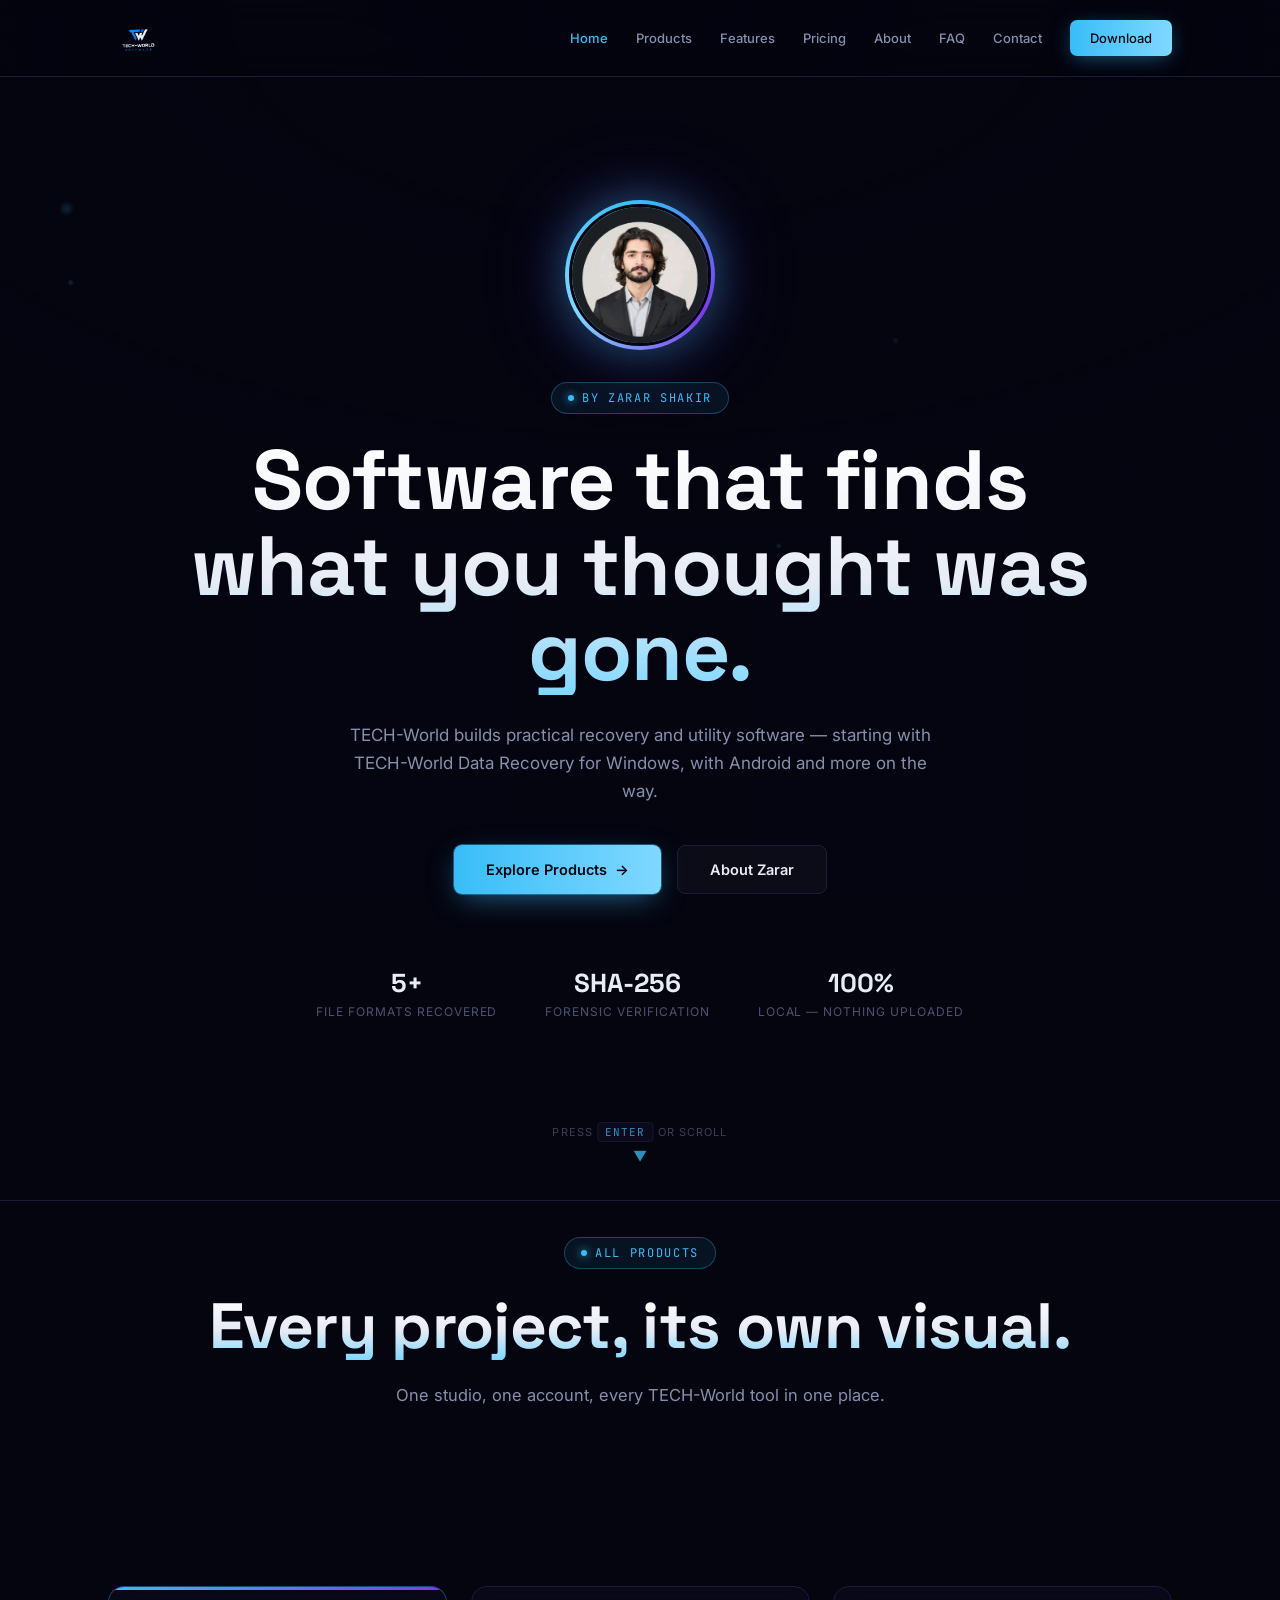
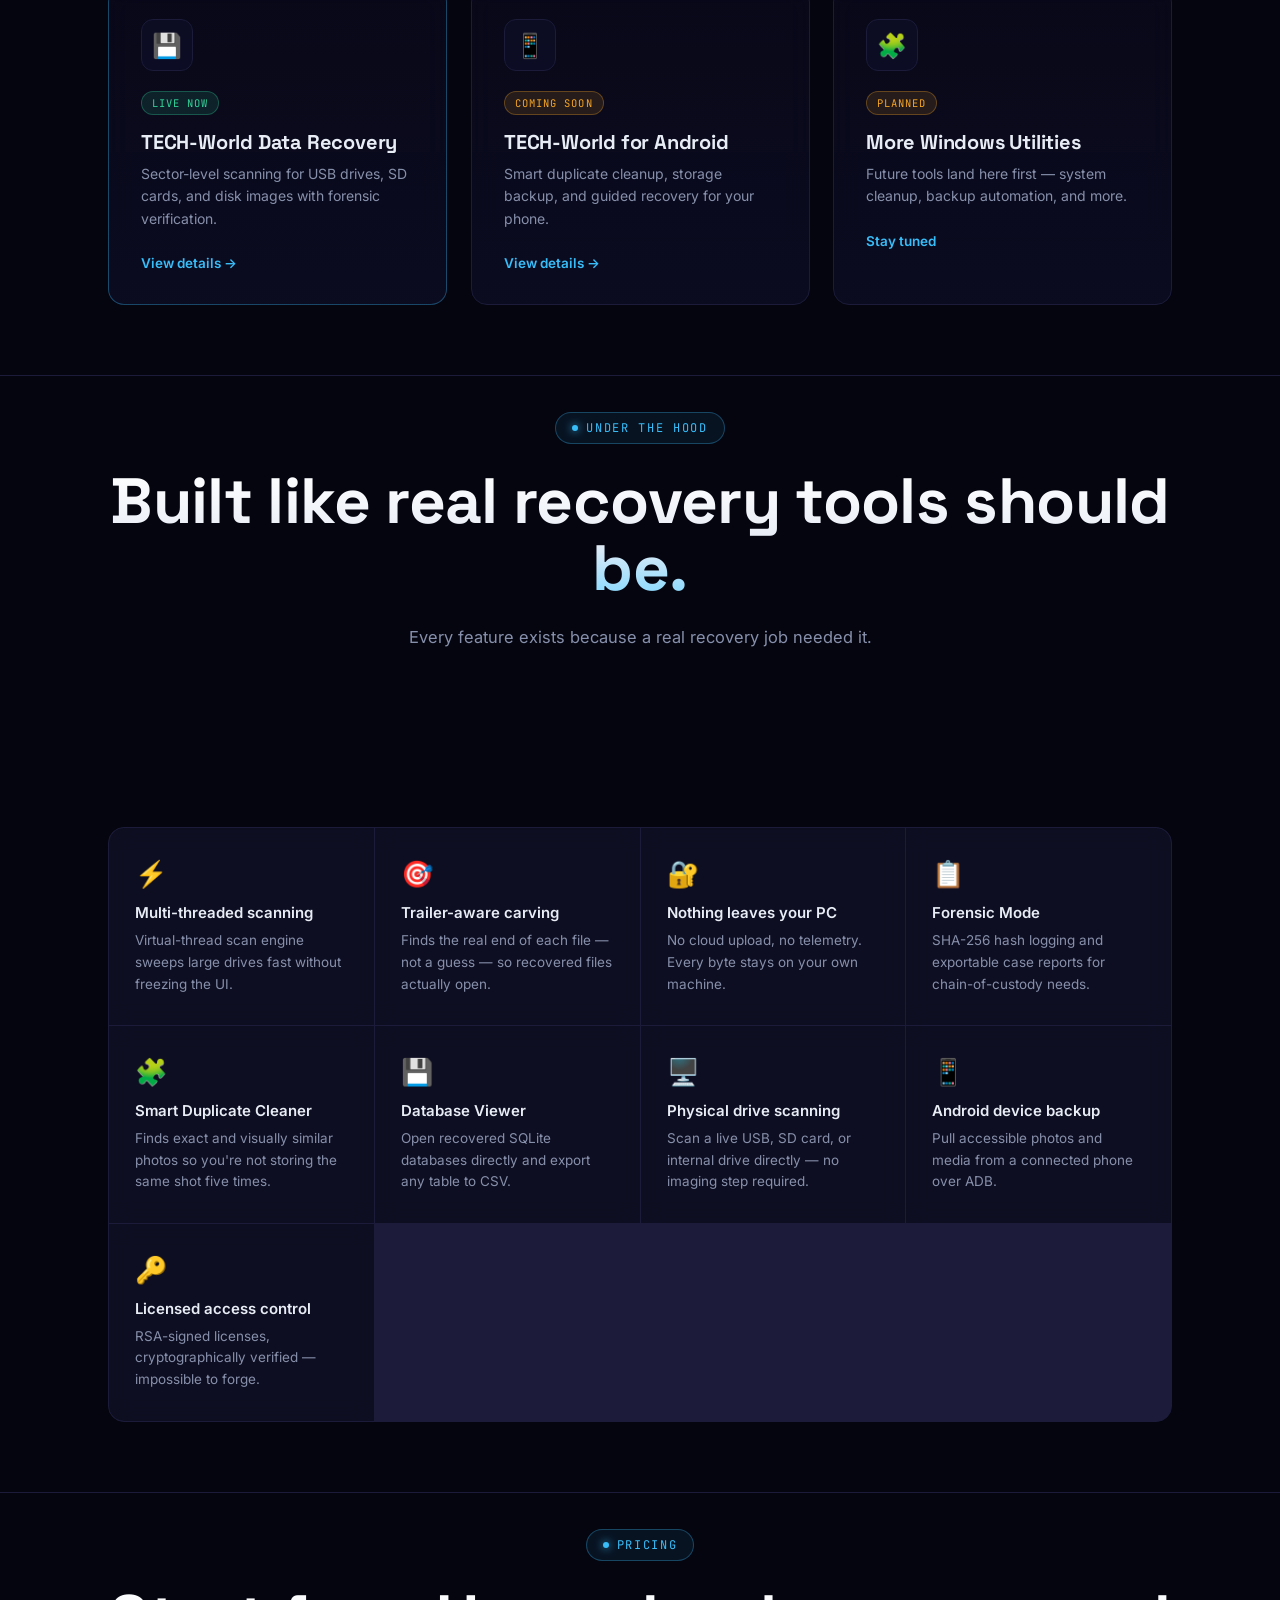
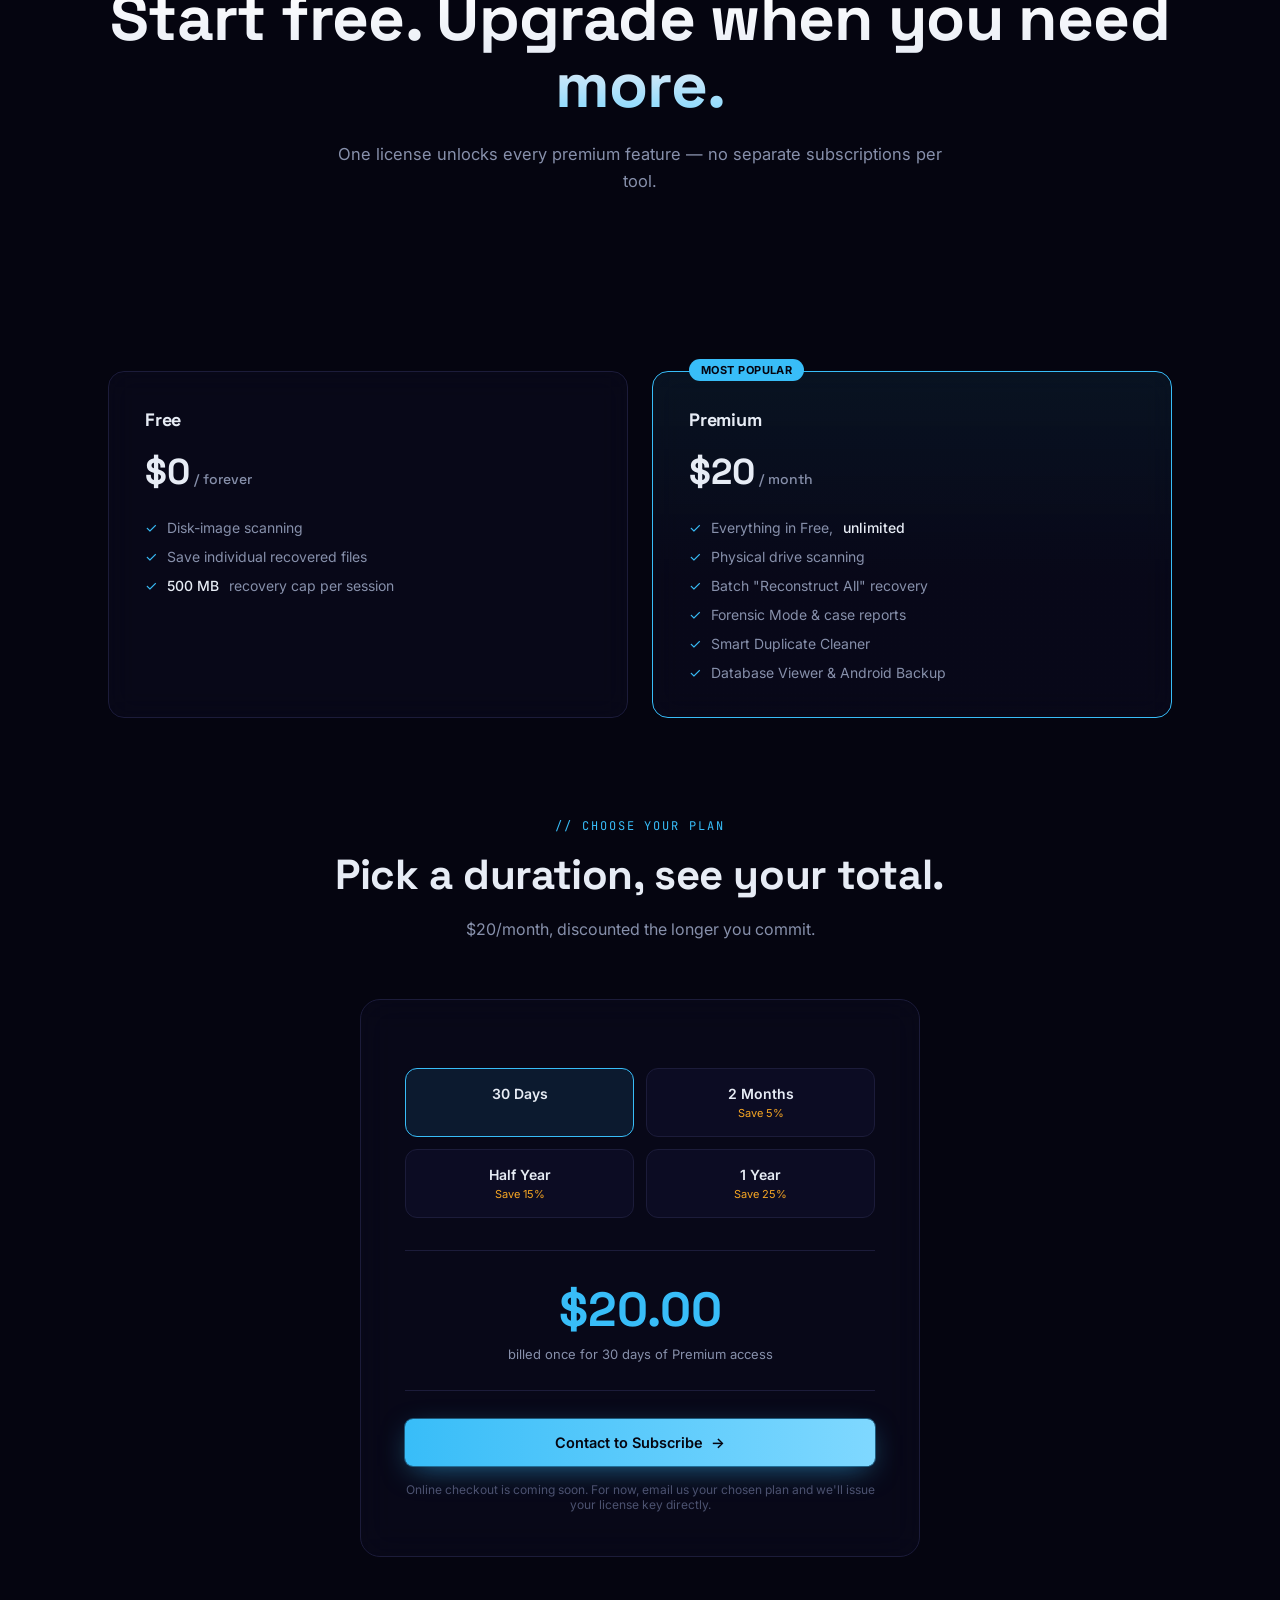
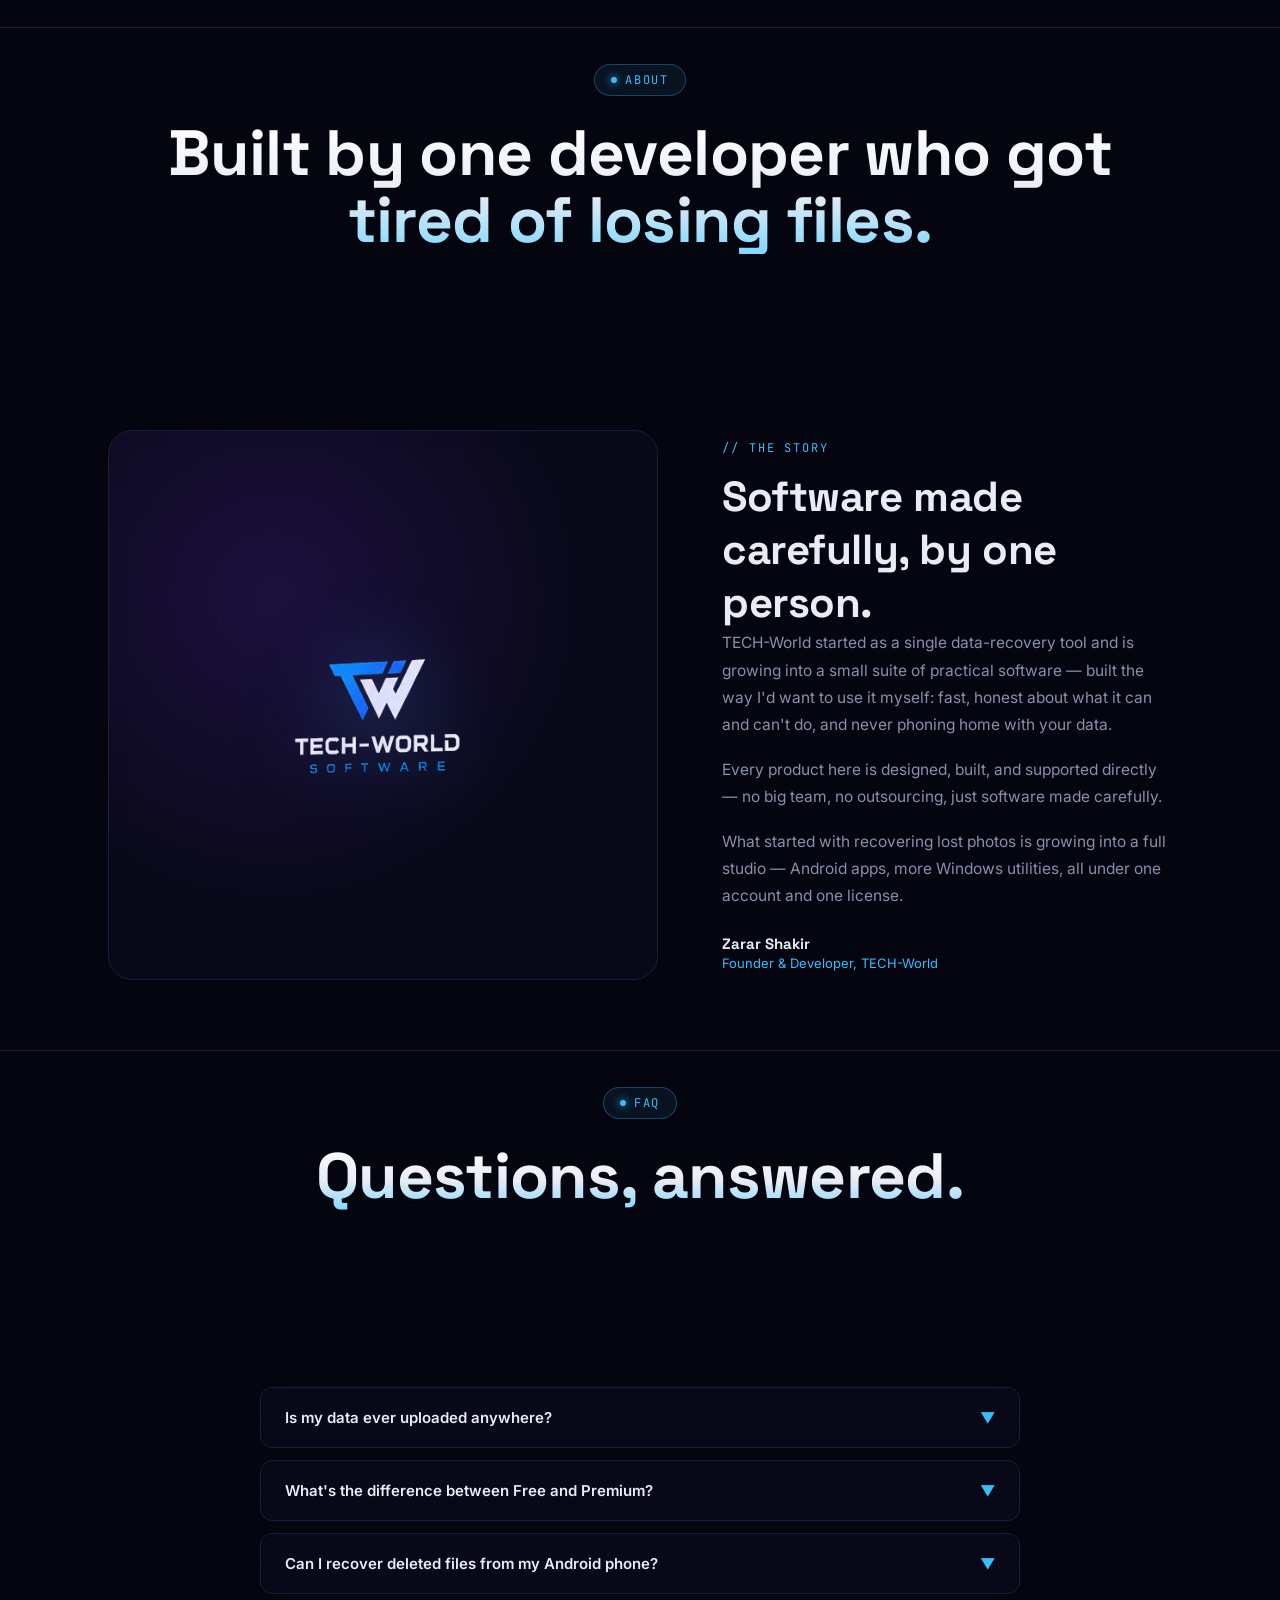
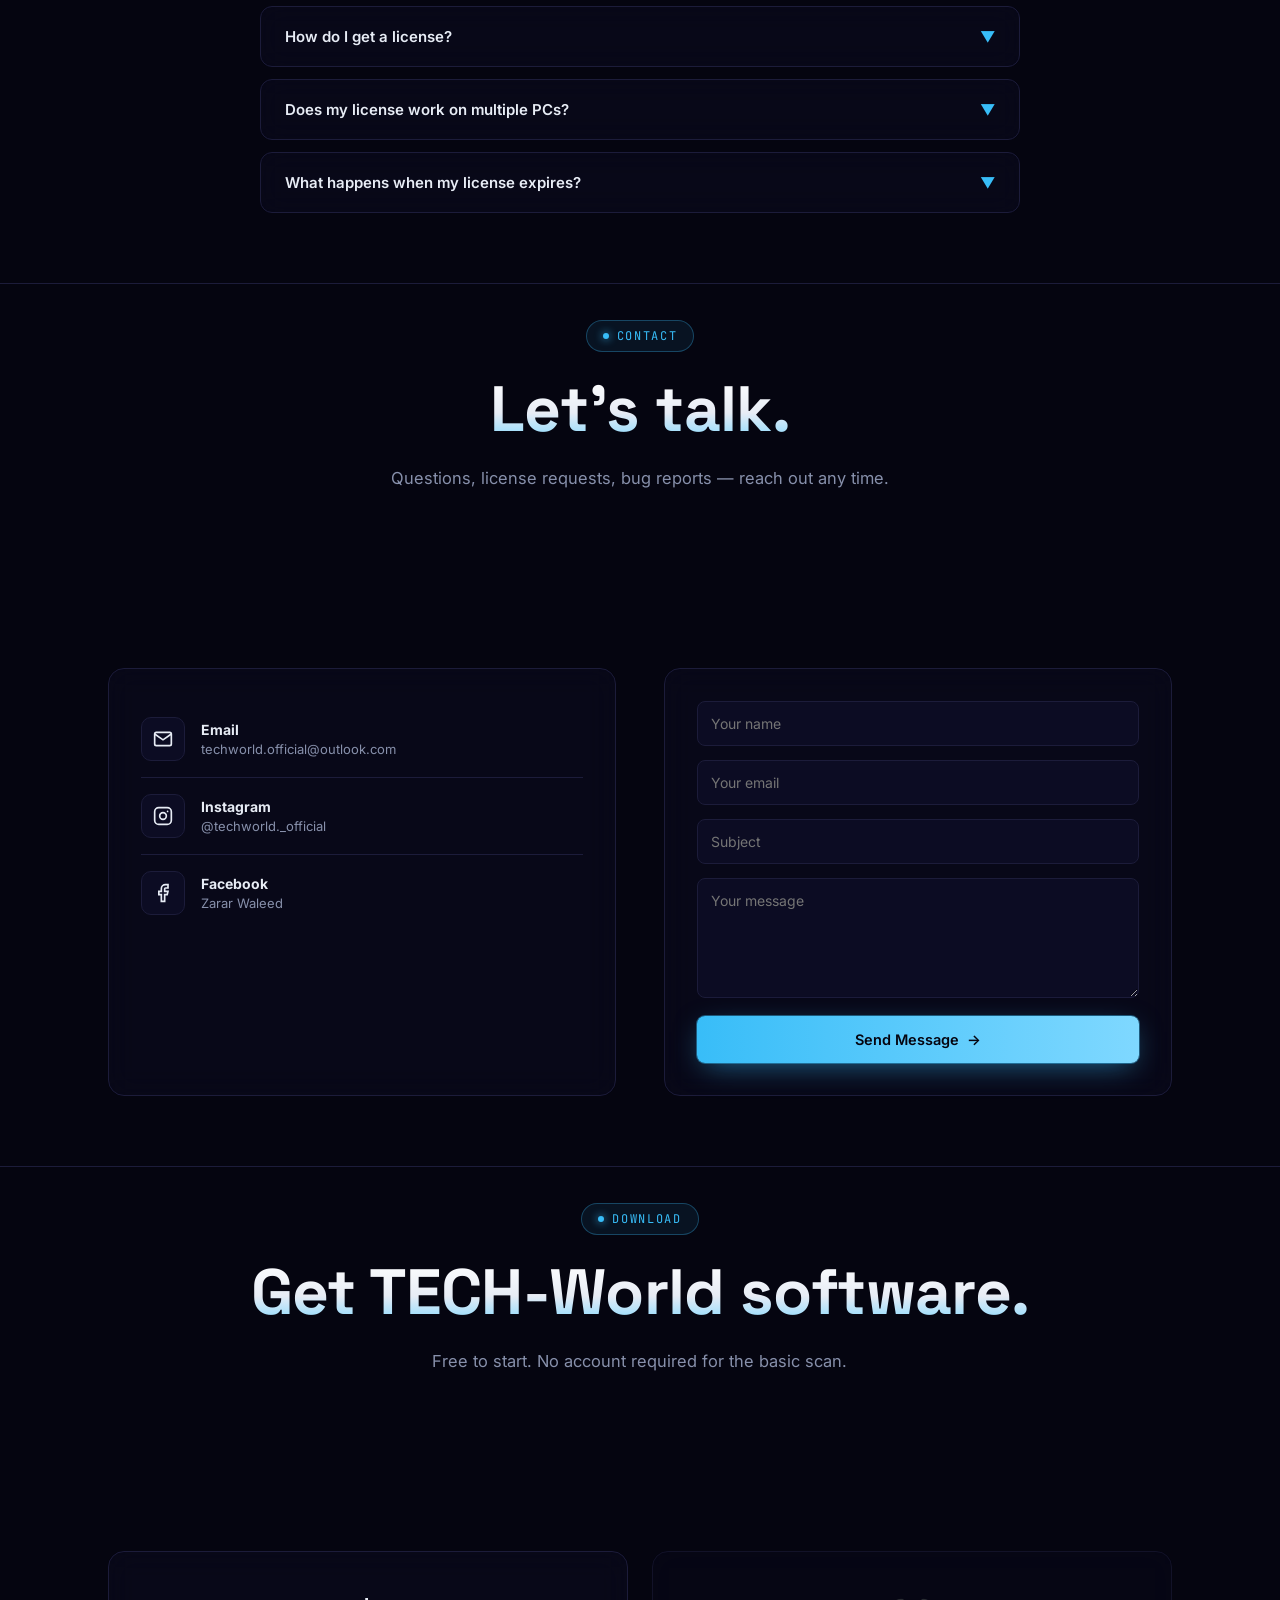
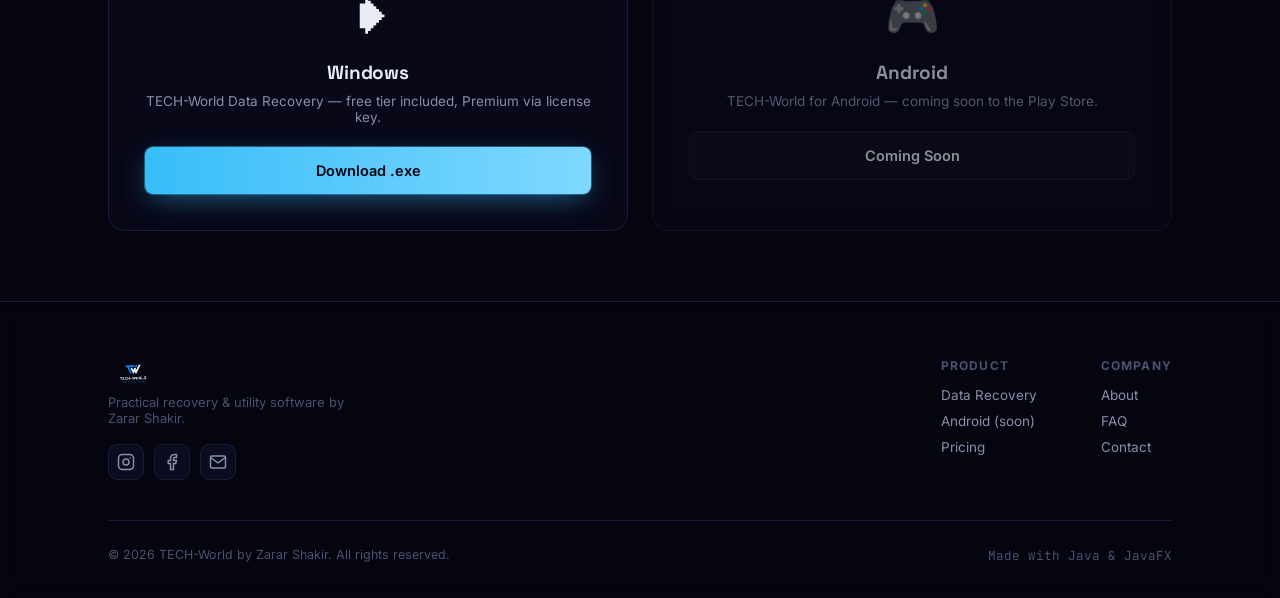
==== index.html @ 9b6d64a4 "Add files via upload" ====
<!DOCTYPE html>
<html lang="en">
<head>
<meta charset="UTF-8" />
<meta name="viewport" content="width=device-width, initial-scale=1.0" />
<title>Home — TECH-WORLD</title>
<meta name="description" content="Software by Zarar Shakir — TECH-World Data Recovery and future Android & Windows apps." />
<link rel="stylesheet" href="styles.css" />

</head>
<body>
<canvas id="neuralCanvas"></canvas>
<div class="page-vignette"></div>
<nav>
  <div class="wrap">
    <a href="index.html" class="nav-brand">
      <img src="logo-tw.png" alt="TECH-WORLD logo" />
    </a>
    <button class="nav-toggle" onclick="toggleNav()">&#9776;</button>
    <div class="nav-links">
      <a href="index.html" class="active">Home</a>
      <a href="products.html">Products</a>
      <a href="features.html">Features</a>
      <a href="pricing.html">Pricing</a>
      <a href="about.html">About</a>
      <a href="faq.html">FAQ</a>
      <a href="contact.html">Contact</a>
      <a href="download.html" class="nav-cta">Download</a>
    </div>
  </div>
</nav>

<section class="hero" id="slide-0" data-slide="0">
  <div class="wrap">
    <div class="profile-parallax-wrap" id="profileWrap">
      <div class="profile-photo-ring">
        <img src="profile.jpg" alt="Zarar Shakir" class="profile-photo" />
      </div>
    </div>
    <div class="eyebrow"><span class="dot"></span> BY ZARAR SHAKIR</div>
    <h1>Software that finds<br/>what you thought was gone.</h1>
    <p class="sub">TECH-World builds practical recovery and utility software — starting with TECH-World Data Recovery for Windows, with Android and more on the way.</p>
    <div class="hero-ctas">
      <a href="products.html" class="btn-primary">Explore Products &nbsp;&rarr;</a>
      <a href="about.html" class="btn-ghost">About Zarar</a>
    </div>
    <div class="hero-stats">
      <div class="hero-stat"><b>5+</b><span>File formats recovered</span></div>
      <div class="hero-stat"><b>SHA&#8209;256</b><span>Forensic verification</span></div>
      <div class="hero-stat"><b>100%</b><span>Local — nothing uploaded</span></div>
    </div>
  </div>
  <div class="scroll-hint" onclick="advanceSlide()">
    <span>Press <kbd>Enter</kbd> or scroll</span>
    <div class="scroll-hint-arrow">&#9660;</div>
  </div>
</section>

<div class="page-slide-wrap" id="slide-1" data-slide="1">
<section class="page-hero">
  <div class="wrap">
    <div class="eyebrow reveal"><span class="dot"></span> ALL PRODUCTS</div>
    <h1 class="reveal">Every project, its own visual.</h1>
    <p class="sub reveal">One studio, one account, every TECH-World tool in one place.</p>
  </div>
</section>
<section>
  <div class="wrap">
    <div class="products-grid">
      <div class="product-card featured" onclick="window.location.href='recovery.html'">
        <div class="product-icon">&#128190;</div>
        <span class="product-status status-live">Live now</span>
        <h3>TECH-World Data Recovery</h3>
        <p>Sector-level scanning for USB drives, SD cards, and disk images with forensic verification.</p>
        <span class="product-link">View details &rarr;</span>
      </div>
      <div class="product-card" onclick="window.location.href='android.html'">
        <div class="product-icon">&#128241;</div>
        <span class="product-status status-soon">Coming soon</span>
        <h3>TECH-World for Android</h3>
        <p>Smart duplicate cleanup, storage backup, and guided recovery for your phone.</p>
        <span class="product-link">View details &rarr;</span>
      </div>
      <div class="product-card">
        <div class="product-icon">&#129513;</div>
        <span class="product-status status-soon">Planned</span>
        <h3>More Windows Utilities</h3>
        <p>Future tools land here first — system cleanup, backup automation, and more.</p>
        <span class="product-link">Stay tuned</span>
      </div>
    </div>
  </div>
</section>
</div>


<div class="page-slide-wrap" id="slide-2" data-slide="2">
<section class="page-hero">
  <div class="wrap">
    <div class="eyebrow reveal"><span class="dot"></span> UNDER THE HOOD</div>
    <h1 class="reveal">Built like real recovery tools should be.</h1>
    <p class="sub reveal">Every feature exists because a real recovery job needed it.</p>
  </div>
</section>
<section>
  <div class="wrap">
    <div class="features-grid reveal">
      <div class="feature-item"><div class="f-icon">&#9889;</div><h4>Multi-threaded scanning</h4><p>Virtual-thread scan engine sweeps large drives fast without freezing the UI.</p></div>
      <div class="feature-item"><div class="f-icon">&#127919;</div><h4>Trailer-aware carving</h4><p>Finds the real end of each file — not a guess — so recovered files actually open.</p></div>
      <div class="feature-item"><div class="f-icon">&#128272;</div><h4>Nothing leaves your PC</h4><p>No cloud upload, no telemetry. Every byte stays on your own machine.</p></div>
      <div class="feature-item"><div class="f-icon">&#128203;</div><h4>Forensic Mode</h4><p>SHA-256 hash logging and exportable case reports for chain-of-custody needs.</p></div>
      <div class="feature-item"><div class="f-icon">&#129513;</div><h4>Smart Duplicate Cleaner</h4><p>Finds exact and visually similar photos so you're not storing the same shot five times.</p></div>
      <div class="feature-item"><div class="f-icon">&#128190;</div><h4>Database Viewer</h4><p>Open recovered SQLite databases directly and export any table to CSV.</p></div>
      <div class="feature-item"><div class="f-icon">&#128421;&#65039;</div><h4>Physical drive scanning</h4><p>Scan a live USB, SD card, or internal drive directly — no imaging step required.</p></div>
      <div class="feature-item"><div class="f-icon">&#128241;</div><h4>Android device backup</h4><p>Pull accessible photos and media from a connected phone over ADB.</p></div>
      <div class="feature-item"><div class="f-icon">&#128273;</div><h4>Licensed access control</h4><p>RSA-signed licenses, cryptographically verified — impossible to forge.</p></div>
    </div>
  </div>
</section>
</div>


<div class="page-slide-wrap" id="slide-3" data-slide="3">
<section class="page-hero">
  <div class="wrap">
    <div class="eyebrow reveal"><span class="dot"></span> PRICING</div>
    <h1 class="reveal">Start free. Upgrade when you need more.</h1>
    <p class="sub reveal">One license unlocks every premium feature — no separate subscriptions per tool.</p>
  </div>
</section>
<section>
  <div class="wrap">
    <div class="pricing-grid reveal">
      <div class="price-card">
        <h3>Free</h3>
        <div class="price">$0<span> / forever</span></div>
        <ul>
          <li><span class="check">&#10003;</span> Disk-image scanning</li>
          <li><span class="check">&#10003;</span> Save individual recovered files</li>
          <li><span class="check">&#10003;</span> <b>500&nbsp;MB</b> recovery cap per session</li>
        </ul>
      </div>
      <div class="price-card highlight">
        <span class="price-badge">MOST POPULAR</span>
        <h3>Premium</h3>
        <div class="price">$20<span> / month</span></div>
        <ul>
          <li><span class="check">&#10003;</span> Everything in Free, <b>unlimited</b></li>
          <li><span class="check">&#10003;</span> Physical drive scanning</li>
          <li><span class="check">&#10003;</span> Batch "Reconstruct All" recovery</li>
          <li><span class="check">&#10003;</span> Forensic Mode &amp; case reports</li>
          <li><span class="check">&#10003;</span> Smart Duplicate Cleaner</li>
          <li><span class="check">&#10003;</span> Database Viewer &amp; Android Backup</li>
        </ul>
      </div>
    </div>
  </div>
</section>

<section>
  <div class="wrap">
    <span class="section-label reveal center" style="text-align:center; display:block;">// Choose your plan</span>
    <h2 class="section-title reveal center">Pick a duration, see your total.</h2>
    <p class="section-desc reveal center">$20/month, discounted the longer you commit.</p>

    <div class="calc-card reveal">
      <div class="duration-options" id="durationOptions">
        <div class="duration-opt selected" data-months="1" data-discount="0">
          <div class="d-label">30 Days</div>
          <div class="d-save">&nbsp;</div>
        </div>
        <div class="duration-opt" data-months="2" data-discount="0.05">
          <div class="d-label">2 Months</div>
          <div class="d-save">Save 5%</div>
        </div>
        <div class="duration-opt" data-months="6" data-discount="0.15">
          <div class="d-label">Half Year</div>
          <div class="d-save">Save 15%</div>
        </div>
        <div class="duration-opt" data-months="12" data-discount="0.25">
          <div class="d-label">1 Year</div>
          <div class="d-save">Save 25%</div>
        </div>
      </div>
      <div class="calc-total">
        <div class="amount" id="calcAmount">$20.00</div>
        <div class="period" id="calcPeriod">billed once for 30 days of Premium access</div>
      </div>
      <div class="hero-ctas" style="margin-top:0;">
        <a href="mailto:techworld.official@outlook.com?subject=TECH-World%20Premium%20Subscription" class="btn-primary" style="width:100%; justify-content:center;" id="subscribeBtn">Contact to Subscribe &nbsp;&rarr;</a>
      </div>
      <p style="text-align:center; font-size:12px; color:var(--ink-faint); margin-top:16px;">
        Online checkout is coming soon. For now, email us your chosen plan and we'll issue your license key directly.
      </p>
    </div>
  </div>
</section>

<script>
const BASE_PRICE = 20;
const opts = document.querySelectorAll('.duration-opt');
opts.forEach(opt => {
  opt.addEventListener('click', () => {
    opts.forEach(o => o.classList.remove('selected'));
    opt.classList.add('selected');
    const months = parseInt(opt.dataset.months);
    const discount = parseFloat(opt.dataset.discount);
    const total = BASE_PRICE * months * (1 - discount);
    document.getElementById('calcAmount').textContent = '$' + total.toFixed(2);
    const label = opt.querySelector('.d-label').textContent;
    document.getElementById('calcPeriod').textContent = 'billed once for ' + label.toLowerCase() + ' of Premium access';
    document.getElementById('subscribeBtn').href = 'mailto:techworld.official@outlook.com?subject=TECH-World%20Premium%20-%20' + encodeURIComponent(label) + '&body=I%27d%20like%20to%20subscribe%20to%20the%20' + encodeURIComponent(label) + '%20plan%20(%24' + total.toFixed(2) + ').';
  });
});
</script>
</div>


<div class="page-slide-wrap" id="slide-4" data-slide="4">
<section class="page-hero">
  <div class="wrap">
    <div class="eyebrow reveal"><span class="dot"></span> ABOUT</div>
    <h1 class="reveal">Built by one developer who got tired of losing files.</h1>
  </div>
</section>
<section>
  <div class="wrap">
    <div class="about-wrap">
      <div class="about-visual reveal-l">
        <img src="logo-tw.png" alt="TECH-WORLD emblem" />
      </div>
      <div class="about-text reveal-r">
        <span class="section-label">// The story</span>
        <h2 class="section-title">Software made carefully, by one person.</h2>
        <p>TECH-World started as a single data-recovery tool and is growing into a small suite of practical software — built the way I'd want to use it myself: fast, honest about what it can and can't do, and never phoning home with your data.</p>
        <p>Every product here is designed, built, and supported directly — no big team, no outsourcing, just software made carefully.</p>
        <p>What started with recovering lost photos is growing into a full studio — Android apps, more Windows utilities, all under one account and one license.</p>
        <div class="name">Zarar Shakir</div>
        <div class="role">Founder &amp; Developer, TECH-World</div>
      </div>
    </div>
  </div>
</section>
</div>


<div class="page-slide-wrap" id="slide-5" data-slide="5">
<section class="page-hero">
  <div class="wrap">
    <div class="eyebrow reveal"><span class="dot"></span> FAQ</div>
    <h1 class="reveal">Questions, answered.</h1>
  </div>
</section>
<section>
  <div class="wrap">
    <div class="faq-list reveal">
      
      <div class="faq-item" onclick="toggleFaq(this)">
        <div class="faq-q">Is my data ever uploaded anywhere? <span class="arrow">&#9660;</span></div>
        <div class="faq-a"><p>No. TECH-World Data Recovery runs entirely on your PC. Nothing you scan or recover is ever sent over the network — verified in the app's own source code.</p></div>
      </div>
      <div class="faq-item" onclick="toggleFaq(this)">
        <div class="faq-q">What's the difference between Free and Premium? <span class="arrow">&#9660;</span></div>
        <div class="faq-a"><p>Free lets you scan disk images and save individual files up to 500MB per session. Premium removes that cap and unlocks physical drive scanning, batch recovery, Forensic Mode, Duplicate Cleaner, Database Viewer, and Android Backup.</p></div>
      </div>
      <div class="faq-item" onclick="toggleFaq(this)">
        <div class="faq-q">Can I recover deleted files from my Android phone? <span class="arrow">&#9660;</span></div>
        <div class="faq-a"><p>Only accessible (not-yet-deleted) files can be pulled from a non-rooted phone — Android's security model blocks raw storage access even for us. See the Android product page for what's realistically possible.</p></div>
      </div>
      <div class="faq-item" onclick="toggleFaq(this)">
        <div class="faq-q">How do I get a license? <span class="arrow">&#9660;</span></div>
        <div class="faq-a"><p>Email us at techworld.official@outlook.com with your chosen plan from the Pricing page, and we'll issue your license key directly.</p></div>
      </div>
      <div class="faq-item" onclick="toggleFaq(this)">
        <div class="faq-q">Does my license work on multiple PCs? <span class="arrow">&#9660;</span></div>
        <div class="faq-a"><p>Each license key is tied to you as a customer, not to a specific machine — reach out if you need it on more than one device.</p></div>
      </div>
      <div class="faq-item" onclick="toggleFaq(this)">
        <div class="faq-q">What happens when my license expires? <span class="arrow">&#9660;</span></div>
        <div class="faq-a"><p>The app automatically drops back to the Free tier — your recovered files stay exactly where you saved them; nothing is deleted.</p></div>
      </div>
    </div>
  </div>
</section>
</div>


<div class="page-slide-wrap" id="slide-6" data-slide="6">
<section class="page-hero">
  <div class="wrap">
    <div class="eyebrow reveal"><span class="dot"></span> CONTACT</div>
    <h1 class="reveal">Let's talk.</h1>
    <p class="sub reveal">Questions, license requests, bug reports — reach out any time.</p>
  </div>
</section>
<section>
  <div class="wrap">
    <div class="contact-grid">
      <div class="contact-card reveal-l">
        <div class="contact-row">
          <div class="c-icon"><svg width="20" height="20" viewBox="0 0 24 24" fill="none" stroke="currentColor" stroke-width="2"><rect x="2" y="4" width="20" height="16" rx="2"/><path d="M2 6l10 7 10-7"/></svg></div>
          <div><b>Email</b><span>techworld.official@outlook.com</span></div>
        </div>
        <div class="contact-row">
          <div class="c-icon"><svg width="20" height="20" viewBox="0 0 24 24" fill="none" stroke="currentColor" stroke-width="2"><rect x="2" y="2" width="20" height="20" rx="5"/><circle cx="12" cy="12" r="4"/><circle cx="17.5" cy="6.5" r="1" fill="currentColor" stroke="none"/></svg></div>
          <div><b>Instagram</b><span>@techworld._official</span></div>
        </div>
        <div class="contact-row">
          <div class="c-icon"><svg width="20" height="20" viewBox="0 0 24 24" fill="none" stroke="currentColor" stroke-width="2"><path d="M18 2h-3a5 5 0 0 0-5 5v3H7v4h3v8h4v-8h3l1-4h-4V7a1 1 0 0 1 1-1h3z"/></svg></div>
          <div><b>Facebook</b><span>Zarar Waleed</span></div>
        </div>
      </div>
      <div class="contact-card reveal-r">
        <form class="contact-form" onsubmit="event.preventDefault(); window.location.href='mailto:techworld.official@outlook.com?subject=' + encodeURIComponent(this.subject.value) + '&body=' + encodeURIComponent('From: ' + this.name.value + ' (' + this.email.value + ')\n\n' + this.message.value);">
          <input type="text" name="name" placeholder="Your name" required />
          <input type="email" name="email" placeholder="Your email" required />
          <input type="text" name="subject" placeholder="Subject" required />
          <textarea name="message" placeholder="Your message" required></textarea>
          <button type="submit" class="btn-primary" style="width:100%; justify-content:center;">Send Message &nbsp;&rarr;</button>
        </form>
      </div>
    </div>
  </div>
</section>
</div>


<div class="page-slide-wrap" id="slide-7" data-slide="7">
<section class="page-hero">
  <div class="wrap">
    <div class="eyebrow reveal"><span class="dot"></span> DOWNLOAD</div>
    <h1 class="reveal">Get TECH-World software.</h1>
    <p class="sub reveal">Free to start. No account required for the basic scan.</p>
  </div>
</section>
<section>
  <div class="wrap">
    <div class="download-cards reveal">
      <div class="dl-card">
        <div class="dl-big-icon">&#129090;</div>
        <h3>Windows</h3>
        <p>TECH-World Data Recovery — free tier included, Premium via license key.</p>
        <button class="btn-primary" style="width:100%; justify-content:center;" onclick="pendingDownloadUrl='#'; openModal('licenseModal')">Download .exe</button>
      </div>
      <div class="dl-card" style="opacity:.6;">
        <div class="dl-big-icon">&#127918;</div>
        <h3>Android</h3>
        <p>TECH-World for Android — coming soon to the Play Store.</p>
        <button class="btn-ghost" style="width:100%; justify-content:center; cursor:not-allowed;" disabled>Coming Soon</button>
      </div>
    </div>
  </div>
</section>

<div class="modal-backdrop" id="licenseModal">
  <div class="modal-box" style="max-width:480px;">
    <div class="modal-close" onclick="closeModal('licenseModal')">&#10005;</div>
    <div class="modal-header">
      <h2>Enter Your License Key</h2>
      <p>Have a license? Paste it below to unlock Premium. No license? The free tier downloads too — <a href="pricing.html" style="color:var(--teal)">see pricing</a>.</p>
    </div>
    <div class="modal-body">
      <textarea class="license-input" id="licenseKeyInput" placeholder="Paste your license key here (optional for Free tier)..."></textarea>
      <div class="license-status" id="licenseStatus"></div>
      <div class="modal-actions">
        <button class="btn-primary" style="flex:1; justify-content:center;" onclick="verifyAndDownload()">Verify &amp; Download</button>
      </div>
    </div>
  </div>
</div>
</div>


<footer>
  <div class="wrap">
    <div class="footer-top">
      <div>
        <a href="index.html" class="footer-brand">
          <img src="logo-tw.png" alt="TECH-WORLD logo" />
        </a>
        <p class="footer-tagline">Practical recovery &amp; utility software by Zarar Shakir.</p>
        <div class="social-row">
          <a href="https://www.instagram.com/techworld._official?utm_source=ig_web_button_share_sheet&igsh=ZDNlZDc0MzIxNw==" target="_blank" rel="noopener" class="social-icon" aria-label="Instagram" title="Instagram">
            <svg width="18" height="18" viewBox="0 0 24 24" fill="none" stroke="currentColor" stroke-width="2"><rect x="2" y="2" width="20" height="20" rx="5"/><circle cx="12" cy="12" r="4"/><circle cx="17.5" cy="6.5" r="1" fill="currentColor" stroke="none"/></svg>
          </a>
          <a href="https://web.facebook.com/zarar.waleed.2025" target="_blank" rel="noopener" class="social-icon" aria-label="Facebook" title="Facebook">
            <svg width="18" height="18" viewBox="0 0 24 24" fill="none" stroke="currentColor" stroke-width="2"><path d="M18 2h-3a5 5 0 0 0-5 5v3H7v4h3v8h4v-8h3l1-4h-4V7a1 1 0 0 1 1-1h3z"/></svg>
          </a>
          <a href="mailto:techworld.official@outlook.com" class="social-icon" aria-label="Email" title="Email">
            <svg width="18" height="18" viewBox="0 0 24 24" fill="none" stroke="currentColor" stroke-width="2"><rect x="2" y="4" width="20" height="16" rx="2"/><path d="M2 6l10 7 10-7"/></svg>
          </a>
        </div>
      </div>
      <div class="footer-cols">
        <div class="footer-col">
          <h5>Product</h5>
          <a href="recovery.html">Data Recovery</a>
          <a href="android.html">Android (soon)</a>
          <a href="pricing.html">Pricing</a>
        </div>
        <div class="footer-col">
          <h5>Company</h5>
          <a href="about.html">About</a>
          <a href="faq.html">FAQ</a>
          <a href="mailto:techworld.official@outlook.com">Contact</a>
        </div>
      </div>
    </div>
    <div class="footer-bottom">
      <span>&copy; 2026 TECH-World by Zarar Shakir. All rights reserved.</span>
      <span class="mono">Made with Java &amp; JavaFX</span>
    </div>
  </div>
</footer>
<script src="main.js"></script>
</body>
</html>
---- styles.css ----
@import url('https://fonts.googleapis.com/css2?family=Space+Grotesk:wght@400;500;600;700;800&family=Inter:wght@400;500;600;700&family=JetBrains+Mono:wght@400;500&display=swap');

:root{
  --void: #050510; --panel: rgba(11,11,32,0.55); --panel-solid: #0b0b20;
  --panel-2: rgba(16,16,42,0.65); --line: #1c1c3a;
  --teal: #38bdf8; --teal-soft: #7fd8ff; --indigo: #7c3aed; --amber: #f5a524;
  --ink: #e7ecf5; --ink-dim: #8790ab; --ink-faint: #4c5270;
}
*{ margin:0; padding:0; box-sizing:border-box; }
html{ scroll-behavior:smooth; }
body{ background:var(--void); color:var(--ink); font-family:'Inter', sans-serif; overflow-x:hidden;
  animation:pageFadeIn .6s ease; }
@keyframes pageFadeIn{ from{ opacity:0; } to{ opacity:1; } }
::selection{ background:var(--teal); color:var(--void); }
a{ color:inherit; text-decoration:none; }
img{ max-width:100%; display:block; }
button{ font-family:inherit; }
h1,h2,h3{ font-family:'Space Grotesk', sans-serif; letter-spacing:-0.01em; }
.mono{ font-family:'JetBrains Mono', monospace; }
.wrap{ max-width:1120px; margin:0 auto; padding:0 28px; position:relative; z-index:2; }

#neuralCanvas{ position:absolute; top:0; left:0; right:0; z-index:0; pointer-events:none; }
.page-vignette{ position:fixed; inset:0; z-index:1; pointer-events:none;
  background:radial-gradient(ellipse 80% 60% at 50% 0%, rgba(5,5,16,0) 0%, rgba(5,5,16,0.5) 100%); }

nav{ position:fixed; top:0; left:0; right:0; z-index:50; background:rgba(5,5,16,0.55);
  backdrop-filter:blur(16px); border-bottom:1px solid var(--line); }
nav .wrap{ display:flex; align-items:center; justify-content:space-between; height:76px; }
.nav-brand{ display:flex; align-items:center; gap:10px; }
.nav-brand img{ height:34px; width:auto; }
.nav-links{ display:flex; gap:28px; align-items:center; }
.nav-links a{ font-size:13px; color:var(--ink-dim); font-weight:500; transition:color .18s; white-space:nowrap; }
.nav-links a:hover, .nav-links a.active{ color:var(--teal); }
.nav-cta{ background:linear-gradient(90deg, var(--teal), var(--teal-soft)); color:var(--void) !important;
  font-weight:700; font-size:13px; padding:10px 20px; border-radius:7px;
  box-shadow:0 4px 20px -4px rgba(56,189,248,0.5); }
.nav-toggle{ display:none; background:none; border:1px solid var(--line); color:var(--ink); width:38px; height:38px; border-radius:8px; font-size:16px; cursor:pointer; }
@media (max-width:900px){
  .nav-links{ display:none; position:fixed; top:76px; left:0; right:0; background:var(--panel-solid);
    flex-direction:column; padding:20px 28px; border-bottom:1px solid var(--line); gap:16px; }
  .nav-links.open{ display:flex; }
  .nav-toggle{ display:block; }
}

.page-hero{ position:relative; min-height:52vh; display:flex; align-items:center; padding-top:76px; }
.page-hero .wrap{ padding:70px 28px; text-align:center; }
.profile-parallax-wrap{
  display:flex; justify-content:center; margin-bottom:32px;
  perspective:1000px;
}
.profile-photo-ring{
  width:150px; height:150px; border-radius:50%;
  padding:4px;
  background:conic-gradient(from 0deg, var(--teal), var(--indigo), var(--teal-soft), var(--teal));
  box-shadow:0 0 50px -5px rgba(56,189,248,0.5), 0 0 100px -20px rgba(124,58,237,0.4);
  transition:transform .12s ease-out;
  will-change:transform;
  animation:ringSpin 8s linear infinite;
}
@keyframes ringSpin{ from{ filter:hue-rotate(0deg);} to{ filter:hue-rotate(15deg);} }
.profile-photo{
  width:100%; height:100%; border-radius:50%; object-fit:cover;
  border:3px solid var(--void); display:block;
}

.eyebrow{ display:inline-flex; align-items:center; gap:8px; font-family:'JetBrains Mono', monospace;
  font-size:12px; letter-spacing:0.14em; color:var(--teal); text-transform:uppercase;
  background:rgba(56,189,248,0.08); border:1px solid rgba(56,189,248,0.3); padding:7px 16px;
  border-radius:20px; margin-bottom:24px; animation:floaty 4s ease-in-out infinite; }
.eyebrow .dot{ width:6px; height:6px; border-radius:50%; background:var(--teal); box-shadow:0 0 8px var(--teal); animation:pulse 1.6s infinite; }
@keyframes pulse{ 0%,100%{opacity:1;} 50%{opacity:.3;} }
@keyframes floaty{ 0%,100%{ transform:translateY(0); } 50%{ transform:translateY(-6px); } }

.page-hero h1{ font-size:clamp(36px, 6vw, 64px); font-weight:800; line-height:1.05;
  background:linear-gradient(180deg, #fff 0%, var(--ink) 55%, var(--teal-soft) 100%);
  -webkit-background-clip:text; background-clip:text; color:transparent; }
.page-hero .sub{ max-width:620px; margin:22px auto 0; font-size:16.5px; line-height:1.65; color:var(--ink-dim); }

.hero{ position:relative; min-height:100vh; display:flex; align-items:center; }
.hero .wrap{ padding-top:100px; padding-bottom:80px; text-align:center; }
.hero h1{ font-size:clamp(42px, 7vw, 84px); font-weight:800; line-height:1.02;
  background:linear-gradient(180deg, #fff 0%, var(--ink) 55%, var(--teal-soft) 100%);
  -webkit-background-clip:text; background-clip:text; color:transparent; }
.hero .sub{ max-width:600px; margin:26px auto 0; font-size:17px; line-height:1.65; color:var(--ink-dim); }
.hero-stats{ display:flex; gap:48px; justify-content:center; margin-top:72px; flex-wrap:wrap; }
.hero-stat b{ display:block; font-family:'Space Grotesk',sans-serif; font-size:26px; color:var(--ink); }
.hero-stat span{ font-size:12px; color:var(--ink-faint); text-transform:uppercase; letter-spacing:0.08em; }

.scroll-hint{ position:absolute; bottom:36px; left:50%; transform:translateX(-50%); text-align:center;
  cursor:pointer; opacity:0.75; transition:opacity .2s; }
.scroll-hint:hover{ opacity:1; }
.scroll-hint span{ font-size:11px; color:var(--ink-faint); text-transform:uppercase; letter-spacing:0.1em; display:block; margin-bottom:8px; }
.scroll-hint kbd{ background:var(--panel-2); border:1px solid var(--line); border-radius:4px; padding:2px 7px; font-family:'JetBrains Mono',monospace; color:var(--teal); }
.scroll-hint-arrow{ color:var(--teal); font-size:14px; animation:bounce 1.8s ease-in-out infinite; }
@keyframes bounce{ 0%,100%{ transform:translateY(0); } 50%{ transform:translateY(8px); } }

.slide-transition-overlay{ position:fixed; inset:0; z-index:200; background:var(--void); opacity:0;
  pointer-events:none; transition:opacity .35s ease; }
.slide-transition-overlay.active{ opacity:1; }
.page-slide-wrap{ border-top:1px solid var(--line); }
.page-slide-wrap .page-hero{ min-height:auto; padding-top:60px; }
.page-slide-wrap .page-hero .wrap{ padding:36px 28px 20px; }
.page-slide-wrap section{ padding:30px 0 70px; }
.page-slide-wrap section:first-of-type{ padding-top:0; }

.hero-ctas{ display:flex; gap:16px; justify-content:center; margin-top:40px; flex-wrap:wrap; }
.btn-primary, .btn-ghost{ font-weight:600; font-size:14.5px; padding:15px 32px; border-radius:8px;
  cursor:pointer; display:inline-flex; align-items:center; gap:8px;
  transition:transform .25s ease, box-shadow .25s ease; border:none; }
.btn-primary{ background:linear-gradient(90deg, var(--teal), var(--teal-soft)); color:var(--void);
  box-shadow:0 0 0 1px rgba(56,189,248,0.4), 0 8px 30px -8px rgba(56,189,248,0.6); }
.btn-primary:hover{ transform:translateY(-3px) scale(1.02); box-shadow:0 0 0 1px rgba(56,189,248,0.6), 0 16px 40px -8px rgba(56,189,248,0.8); }
.btn-ghost{ background:rgba(255,255,255,0.03); border:1px solid var(--line) !important; color:var(--ink); }
.btn-ghost:hover{ border-color:var(--teal) !important; color:var(--teal); transform:translateY(-2px); }

.reveal{ opacity:0; transform:translateY(28px); transition:opacity .7s ease, transform .7s ease; }
.reveal.in{ opacity:1; transform:translateY(0); }
.reveal-l{ opacity:0; transform:translateX(-32px); transition:opacity .7s ease, transform .7s ease; }
.reveal-l.in{ opacity:1; transform:translateX(0); }
.reveal-r{ opacity:0; transform:translateX(32px); transition:opacity .7s ease, transform .7s ease; }
.reveal-r.in{ opacity:1; transform:translateX(0); }

section{ position:relative; padding:100px 0; }
.section-label{ font-family:'JetBrains Mono', monospace; font-size:12px; letter-spacing:0.16em;
  color:var(--teal); text-transform:uppercase; margin-bottom:14px; display:block; }
.section-title{ font-size:clamp(28px,4vw,42px); font-weight:700; max-width:640px; }
.section-desc{ color:var(--ink-dim); font-size:16px; max-width:560px; margin-top:16px; line-height:1.6; }
.center{ text-align:center; margin-left:auto; margin-right:auto; }

.products-grid{ display:grid; grid-template-columns:repeat(auto-fit, minmax(320px,1fr)); gap:24px; margin-top:56px; perspective:1200px; }
.product-card{ background:linear-gradient(180deg, var(--panel), var(--panel-2)); backdrop-filter:blur(14px);
  border:1px solid var(--line); border-radius:16px; padding:32px; position:relative; overflow:hidden;
  cursor:pointer; transform-style:preserve-3d; transition:border-color .25s, box-shadow .25s; will-change:transform; }
.product-card:hover{ border-color:rgba(56,189,248,0.45); box-shadow:0 20px 50px -20px rgba(56,189,248,0.35); }
.product-card.featured{ border-color:rgba(56,189,248,0.35); }
.product-card.featured::before{ content:""; position:absolute; top:0; left:0; right:0; height:3px;
  background:linear-gradient(90deg, var(--teal), var(--indigo)); }
.product-icon{ width:52px; height:52px; border-radius:12px; background:var(--panel-2); border:1px solid var(--line);
  display:flex; align-items:center; justify-content:center; font-size:24px; margin-bottom:20px; transform:translateZ(30px); }
.product-card h3{ font-size:20px; margin-bottom:8px; transform:translateZ(20px); }
.product-status{ display:inline-block; font-family:'JetBrains Mono',monospace; font-size:10.5px; letter-spacing:0.1em;
  text-transform:uppercase; padding:4px 10px; border-radius:12px; margin-bottom:14px; }
.status-live{ background:rgba(52,211,153,0.12); color:#34d399; border:1px solid rgba(52,211,153,0.3); }
.status-soon{ background:rgba(245,165,36,0.12); color:var(--amber); border:1px solid rgba(245,165,36,0.3); }
.product-card p{ color:var(--ink-dim); font-size:14px; line-height:1.6; margin-bottom:22px; }
.product-link{ font-size:13.5px; font-weight:600; color:var(--teal); display:inline-flex; align-items:center; gap:6px; }

.features-grid{ display:grid; grid-template-columns:repeat(auto-fit, minmax(260px,1fr)); gap:1px; margin-top:56px;
  background:var(--line); border:1px solid var(--line); border-radius:16px; overflow:hidden; }
.feature-item{ background:rgba(5,5,16,0.55); backdrop-filter:blur(10px); padding:30px 26px; transition:background .25s, transform .25s; }
.feature-item:hover{ background:rgba(11,11,32,0.75); transform:translateY(-3px); }
.feature-item .f-icon{ font-size:26px; margin-bottom:14px; }
.feature-item h4{ font-size:15px; font-weight:600; margin-bottom:8px; }
.feature-item p{ font-size:13.5px; color:var(--ink-dim); line-height:1.6; }

.pricing-grid{ display:grid; grid-template-columns:repeat(auto-fit, minmax(300px,1fr)); gap:24px; margin-top:56px; }
.price-card{ background:var(--panel); backdrop-filter:blur(14px); border:1px solid var(--line); border-radius:16px;
  padding:36px; transition:transform .25s; position:relative; }
.price-card:hover{ transform:translateY(-4px); }
.price-card.highlight{ border-color:var(--teal); background:linear-gradient(180deg, rgba(56,189,248,0.08), var(--panel) 60%); }
.price-badge{ position:absolute; top:-13px; left:36px; background:var(--teal); color:var(--void); font-size:11px;
  font-weight:700; padding:4px 12px; border-radius:12px; letter-spacing:0.04em; }
.price-card h3{ font-size:18px; margin-bottom:6px; }
.price-card .price{ font-family:'Space Grotesk',sans-serif; font-size:36px; font-weight:700; margin:18px 0 4px; }
.price-card .price span{ font-size:14px; color:var(--ink-dim); font-weight:500; }
.price-card ul{ list-style:none; margin-top:24px; display:flex; flex-direction:column; gap:12px; }
.price-card li{ font-size:14px; color:var(--ink-dim); display:flex; align-items:flex-start; gap:10px; }
.price-card li b{ color:var(--ink); font-weight:500; }
.check{ color:var(--teal); flex-shrink:0; }

/* subscription calculator */
.calc-card{ background:var(--panel); backdrop-filter:blur(16px); border:1px solid var(--line); border-radius:20px;
  padding:44px; max-width:560px; margin:56px auto 0; }
.duration-options{ display:grid; grid-template-columns:repeat(2, 1fr); gap:12px; margin:24px 0 32px; }
.duration-opt{ background:var(--panel-2); border:1px solid var(--line); border-radius:12px; padding:16px;
  text-align:center; cursor:pointer; transition:.2s; }
.duration-opt:hover{ border-color:rgba(56,189,248,0.4); }
.duration-opt.selected{ border-color:var(--teal); background:rgba(56,189,248,0.1); }
.duration-opt .d-label{ font-weight:600; font-size:14px; }
.duration-opt .d-save{ font-size:11px; color:var(--amber); margin-top:4px; }
.calc-total{ text-align:center; padding:28px 0; border-top:1px solid var(--line); border-bottom:1px solid var(--line); margin-bottom:28px; }
.calc-total .amount{ font-family:'Space Grotesk',sans-serif; font-size:48px; font-weight:800; color:var(--teal); }
.calc-total .period{ font-size:13px; color:var(--ink-dim); margin-top:6px; }

.about-wrap{ display:grid; grid-template-columns:1.1fr 0.9fr; gap:64px; align-items:center; margin-top:56px; }
.about-visual{ aspect-ratio:1; border-radius:24px; background:var(--panel); backdrop-filter:blur(14px);
  border:1px solid var(--line); display:flex; align-items:center; justify-content:center; position:relative; overflow:hidden; }
.about-visual img{ width:60%; filter:drop-shadow(0 0 40px rgba(56,189,248,0.35)); }
.about-visual::after{ content:""; position:absolute; inset:0;
  background:radial-gradient(circle at 30% 30%, rgba(124,58,237,0.18), transparent 60%); }
.about-text p{ color:var(--ink-dim); font-size:15.5px; line-height:1.75; margin-bottom:18px; }
.about-text .name{ font-family:'Space Grotesk',sans-serif; font-size:15px; font-weight:700; color:var(--ink); margin-top:24px; }
.about-text .role{ font-size:13px; color:var(--teal); margin-top:2px; }
@media (max-width:820px){ .about-wrap{ grid-template-columns:1fr; } }

.faq-list{ max-width:760px; margin:56px auto 0; display:flex; flex-direction:column; gap:12px; }
.faq-item{ background:var(--panel); backdrop-filter:blur(12px); border:1px solid var(--line); border-radius:12px; overflow:hidden; }
.faq-q{ padding:20px 24px; cursor:pointer; display:flex; justify-content:space-between; align-items:center; font-weight:600; font-size:15px; }
.faq-q .arrow{ transition:transform .3s; color:var(--teal); }
.faq-item.open .faq-q .arrow{ transform:rotate(180deg); }
.faq-a{ max-height:0; overflow:hidden; transition:max-height .35s ease; }
.faq-item.open .faq-a{ max-height:220px; }
.faq-a p{ padding:0 24px 20px; color:var(--ink-dim); font-size:14px; line-height:1.65; }

.contact-grid{ display:grid; grid-template-columns:1fr 1fr; gap:48px; margin-top:56px; }
.contact-card{ background:var(--panel); backdrop-filter:blur(14px); border:1px solid var(--line); border-radius:16px; padding:32px; }
.contact-row{ display:flex; align-items:center; gap:16px; padding:16px 0; border-bottom:1px solid var(--line); }
.contact-row:last-child{ border-bottom:none; }
.contact-row .c-icon{ width:44px; height:44px; border-radius:10px; background:var(--panel-2); border:1px solid var(--line);
  display:flex; align-items:center; justify-content:center; flex-shrink:0; }
.contact-row b{ display:block; font-size:14px; }
.contact-row span{ font-size:13px; color:var(--ink-dim); }
.contact-form input, .contact-form textarea{ width:100%; background:var(--panel-2); border:1px solid var(--line);
  border-radius:8px; color:var(--ink); padding:13px; font-family:inherit; font-size:14px; margin-bottom:14px; }
.contact-form textarea{ min-height:120px; resize:vertical; }
.contact-form input:focus, .contact-form textarea:focus{ outline:none; border-color:var(--teal); }
@media (max-width:820px){ .contact-grid{ grid-template-columns:1fr; } }

.download-cards{ display:grid; grid-template-columns:repeat(auto-fit, minmax(280px,1fr)); gap:24px; margin-top:56px; }
.dl-card{ background:var(--panel); backdrop-filter:blur(14px); border:1px solid var(--line); border-radius:16px; padding:36px; text-align:center; transition:transform .25s; }
.dl-card:hover{ transform:translateY(-4px); }
.dl-card .dl-big-icon{ font-size:44px; margin-bottom:18px; }
.dl-card h3{ font-size:19px; margin-bottom:8px; }
.dl-card p{ color:var(--ink-dim); font-size:13.5px; margin-bottom:22px; }

footer{ border-top:1px solid var(--line); padding:56px 0 34px; background:rgba(5,5,16,0.4); backdrop-filter:blur(10px); }
.footer-top{ display:flex; justify-content:space-between; flex-wrap:wrap; gap:32px; margin-bottom:40px; }
.footer-brand{ display:flex; align-items:center; gap:10px; }
.footer-brand img{ height:28px; width:auto; }
.footer-tagline{ color:var(--ink-faint); font-size:13px; margin-top:8px; max-width:260px; }
.social-row{ display:flex; gap:10px; margin-top:18px; }
.social-icon{ width:36px; height:36px; border-radius:9px; background:var(--panel-2); border:1px solid var(--line);
  display:flex; align-items:center; justify-content:center; color:var(--ink-dim); transition:.2s; }
.social-icon:hover{ color:var(--teal); border-color:var(--teal); transform:translateY(-2px); }
.footer-cols{ display:flex; gap:64px; flex-wrap:wrap; }
.footer-col h5{ font-size:12px; text-transform:uppercase; letter-spacing:0.1em; color:var(--ink-faint); margin-bottom:14px; }
.footer-col a{ display:block; font-size:13.5px; color:var(--ink-dim); margin-bottom:10px; }
.footer-col a:hover{ color:var(--teal); }
.footer-bottom{ border-top:1px solid var(--line); padding-top:26px; display:flex; justify-content:space-between;
  flex-wrap:wrap; gap:12px; font-size:12.5px; color:var(--ink-faint); }

.modal-backdrop{ position:fixed; inset:0; z-index:100; background:rgba(2,2,8,0.75); backdrop-filter:blur(6px);
  display:none; align-items:center; justify-content:center; padding:24px; }
.modal-backdrop.open{ display:flex; }
.modal-box{ background:var(--panel-solid); border:1px solid var(--line); border-radius:18px; max-width:640px;
  width:100%; max-height:86vh; overflow-y:auto; position:relative; box-shadow:0 40px 100px -20px rgba(0,0,0,0.7);
  animation:modalIn .35s ease; }
@keyframes modalIn{ from{ opacity:0; transform:scale(0.94) translateY(10px);} to{ opacity:1; transform:scale(1) translateY(0);} }
.modal-close{ position:absolute; top:18px; right:18px; width:34px; height:34px; border-radius:50%;
  background:var(--panel-2); border:1px solid var(--line); color:var(--ink-dim); display:flex; align-items:center;
  justify-content:center; cursor:pointer; font-size:16px; transition:.2s; }
.modal-close:hover{ color:var(--ink); border-color:var(--teal); }
.modal-header{ padding:40px 40px 24px; border-bottom:1px solid var(--line); }
.modal-header .product-icon{ margin-bottom:18px; }
.modal-header h2{ font-size:26px; margin-bottom:10px; }
.modal-header p{ color:var(--ink-dim); font-size:14.5px; line-height:1.65; }
.modal-body{ padding:32px 40px 40px; }
.modal-body h4{ font-size:12px; text-transform:uppercase; letter-spacing:0.1em; color:var(--ink-faint); margin-bottom:14px; }
.modal-feature-list{ list-style:none; display:flex; flex-direction:column; gap:10px; margin-bottom:32px; }
.modal-feature-list li{ font-size:14px; color:var(--ink-dim); display:flex; gap:10px; }
.download-row{ display:flex; gap:14px; flex-wrap:wrap; }
.download-btn{ flex:1; min-width:220px; display:flex; align-items:center; gap:14px; background:var(--panel-2);
  border:1px solid var(--line); border-radius:12px; padding:16px 20px; cursor:pointer; transition:.2s; }
.download-btn:hover{ border-color:var(--teal); transform:translateY(-2px); }
.download-btn.disabled{ opacity:0.45; cursor:not-allowed; }
.download-btn.disabled:hover{ transform:none; border-color:var(--line); }
.download-btn .dl-icon{ font-size:24px; }
.download-btn .dl-text b{ display:block; font-size:14px; }
.download-btn .dl-text span{ font-size:11.5px; color:var(--ink-faint); }

#licenseModal .modal-header{ text-align:center; }
.license-input{ width:100%; background:var(--panel-2); border:1px solid var(--line); border-radius:8px;
  color:var(--ink); padding:14px; font-family:'JetBrains Mono',monospace; font-size:12.5px; resize:vertical; min-height:90px; }
.license-input:focus{ outline:none; border-color:var(--teal); }
.license-status{ margin-top:14px; font-size:13px; min-height:20px; }
.license-status.ok{ color:#34d399; }
.license-status.err{ color:#ef4a6b; }
.modal-actions{ margin-top:22px; display:flex; gap:12px; }

@media (prefers-reduced-motion: reduce){ * { animation-duration: 0.01ms !important; transition-duration: 0.01ms !important; } }
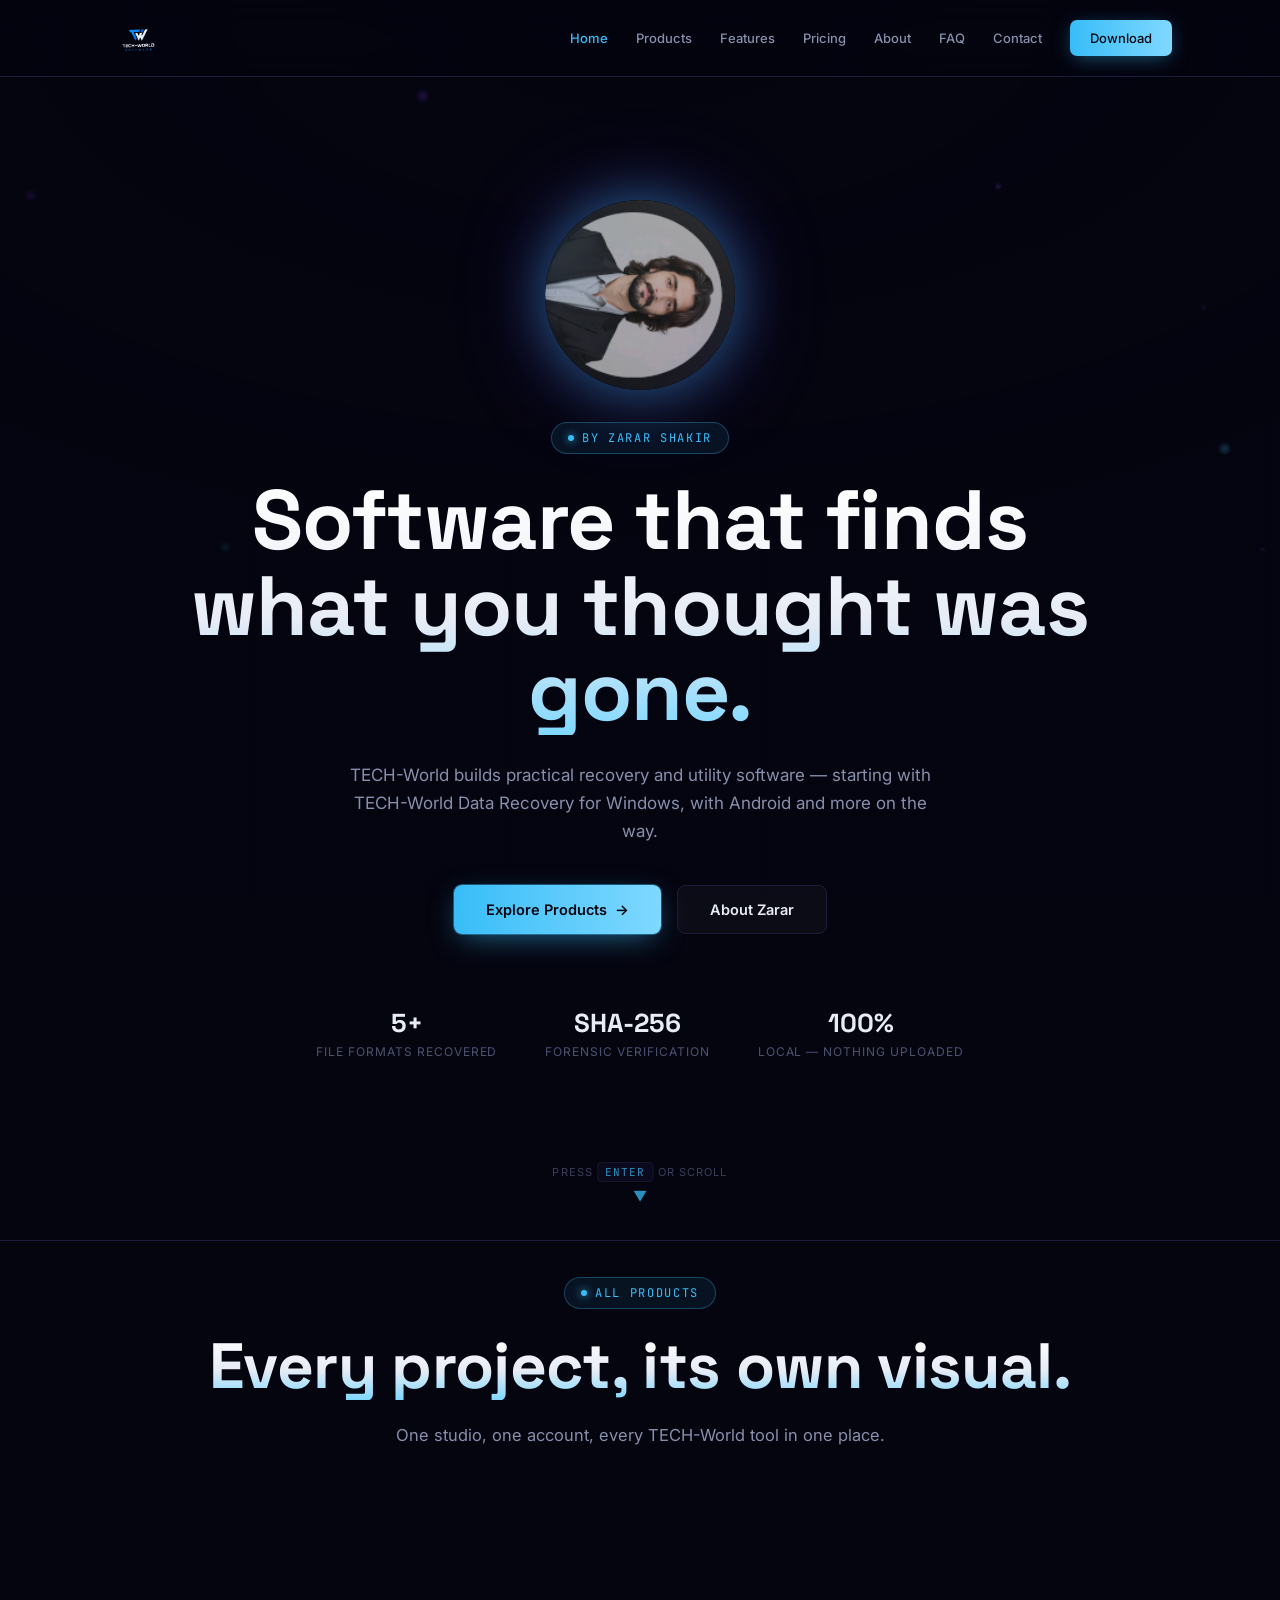
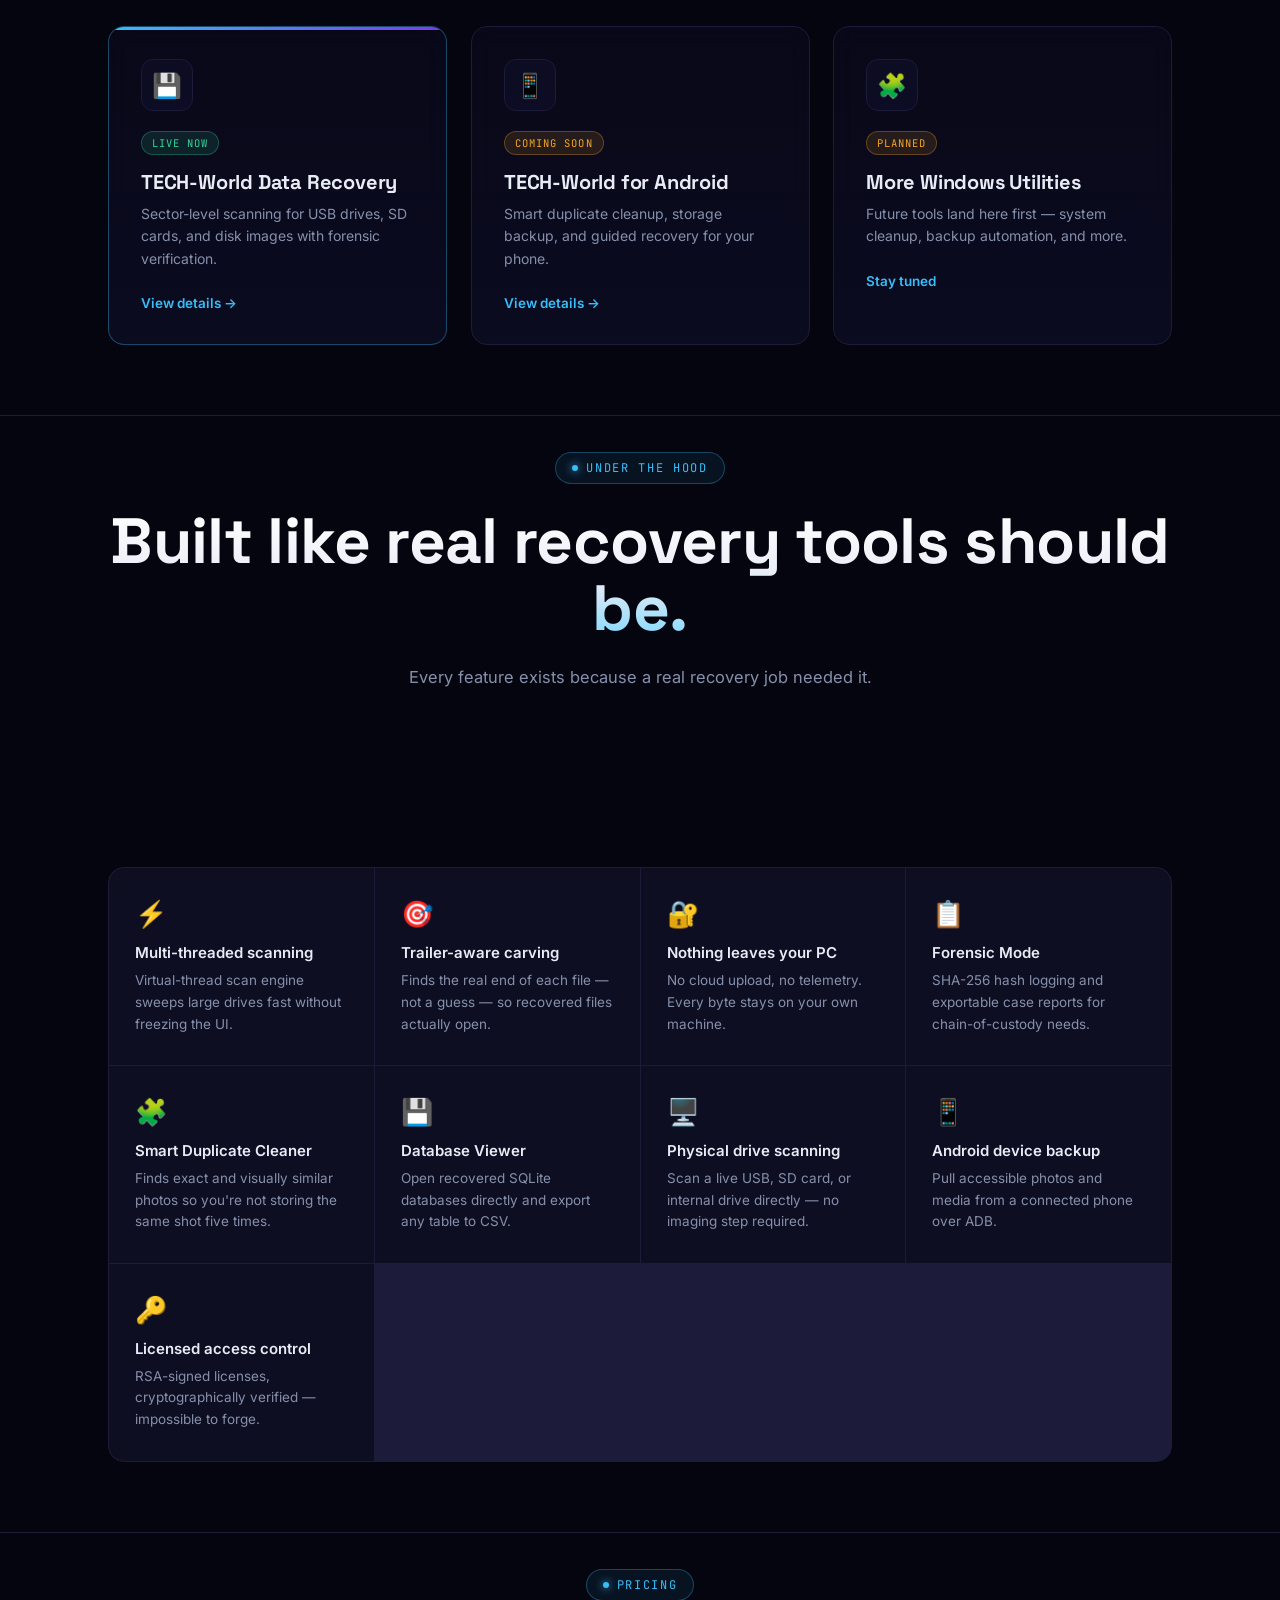
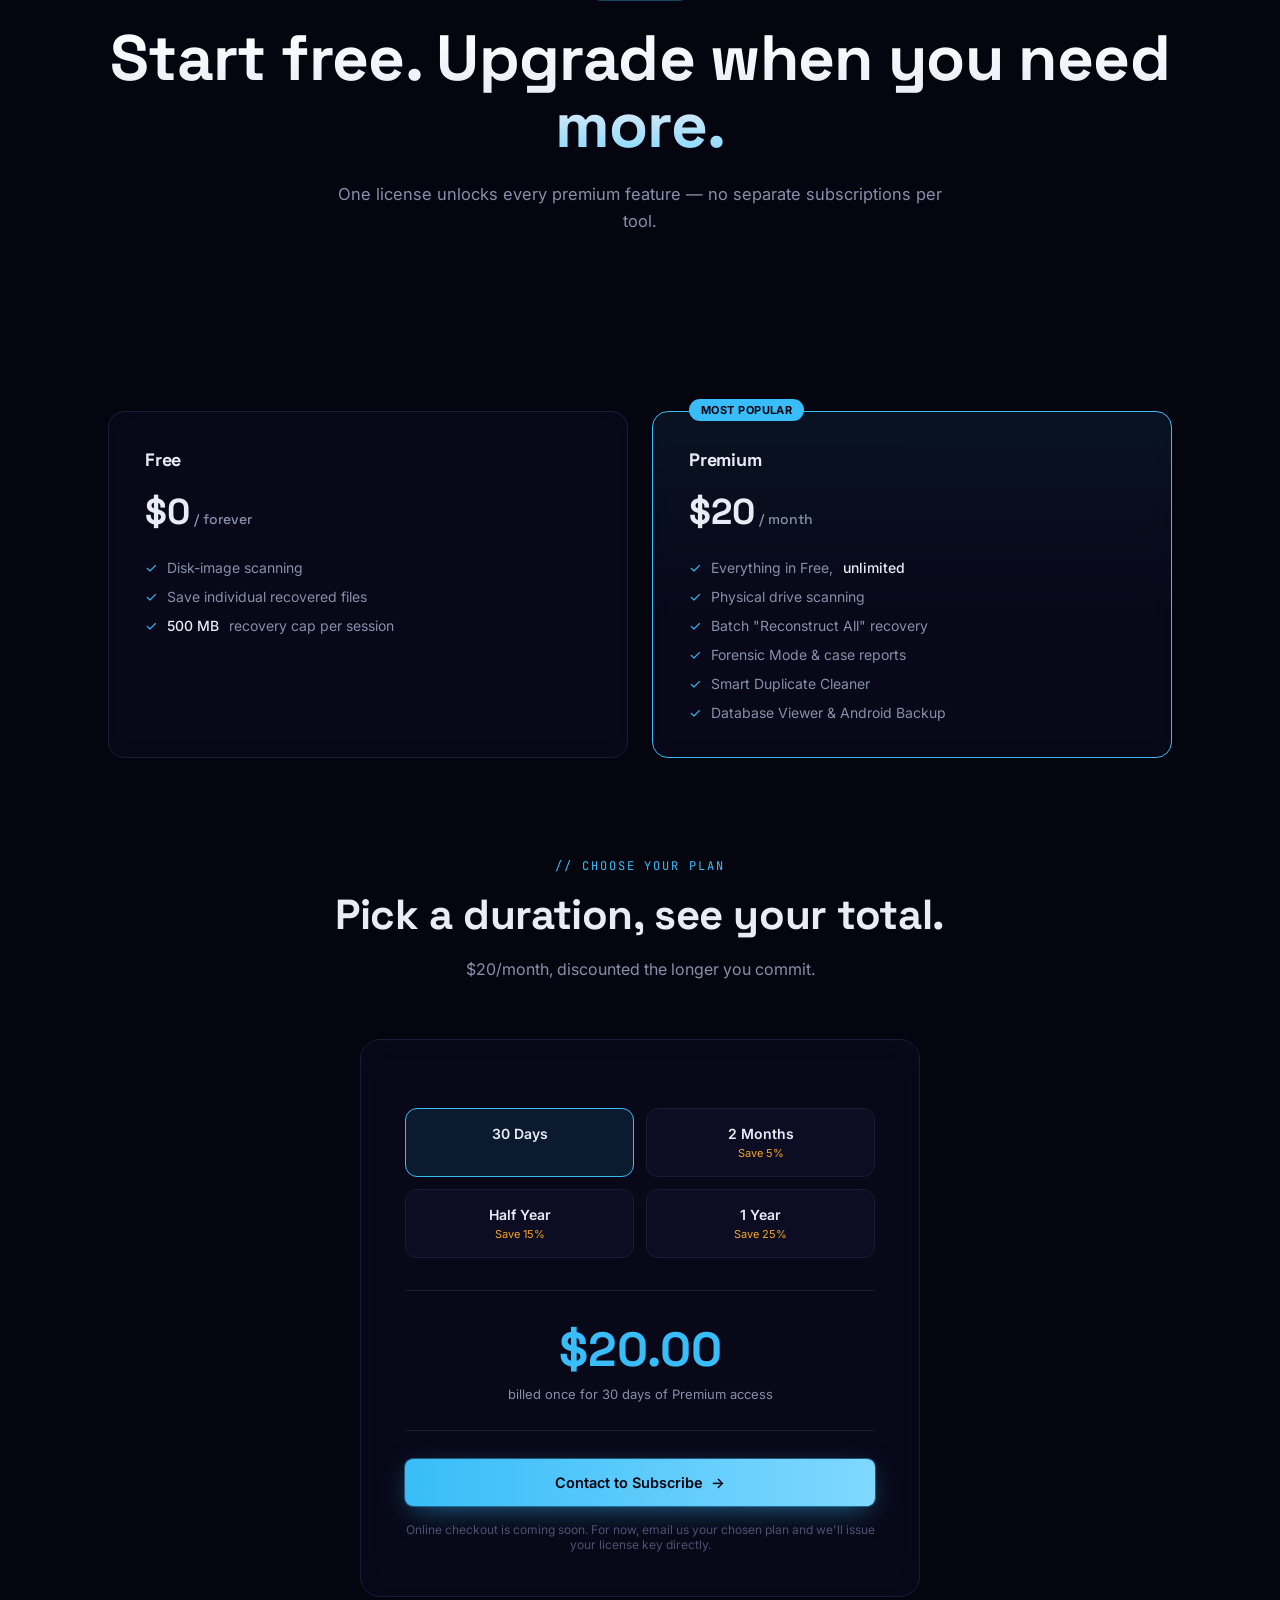
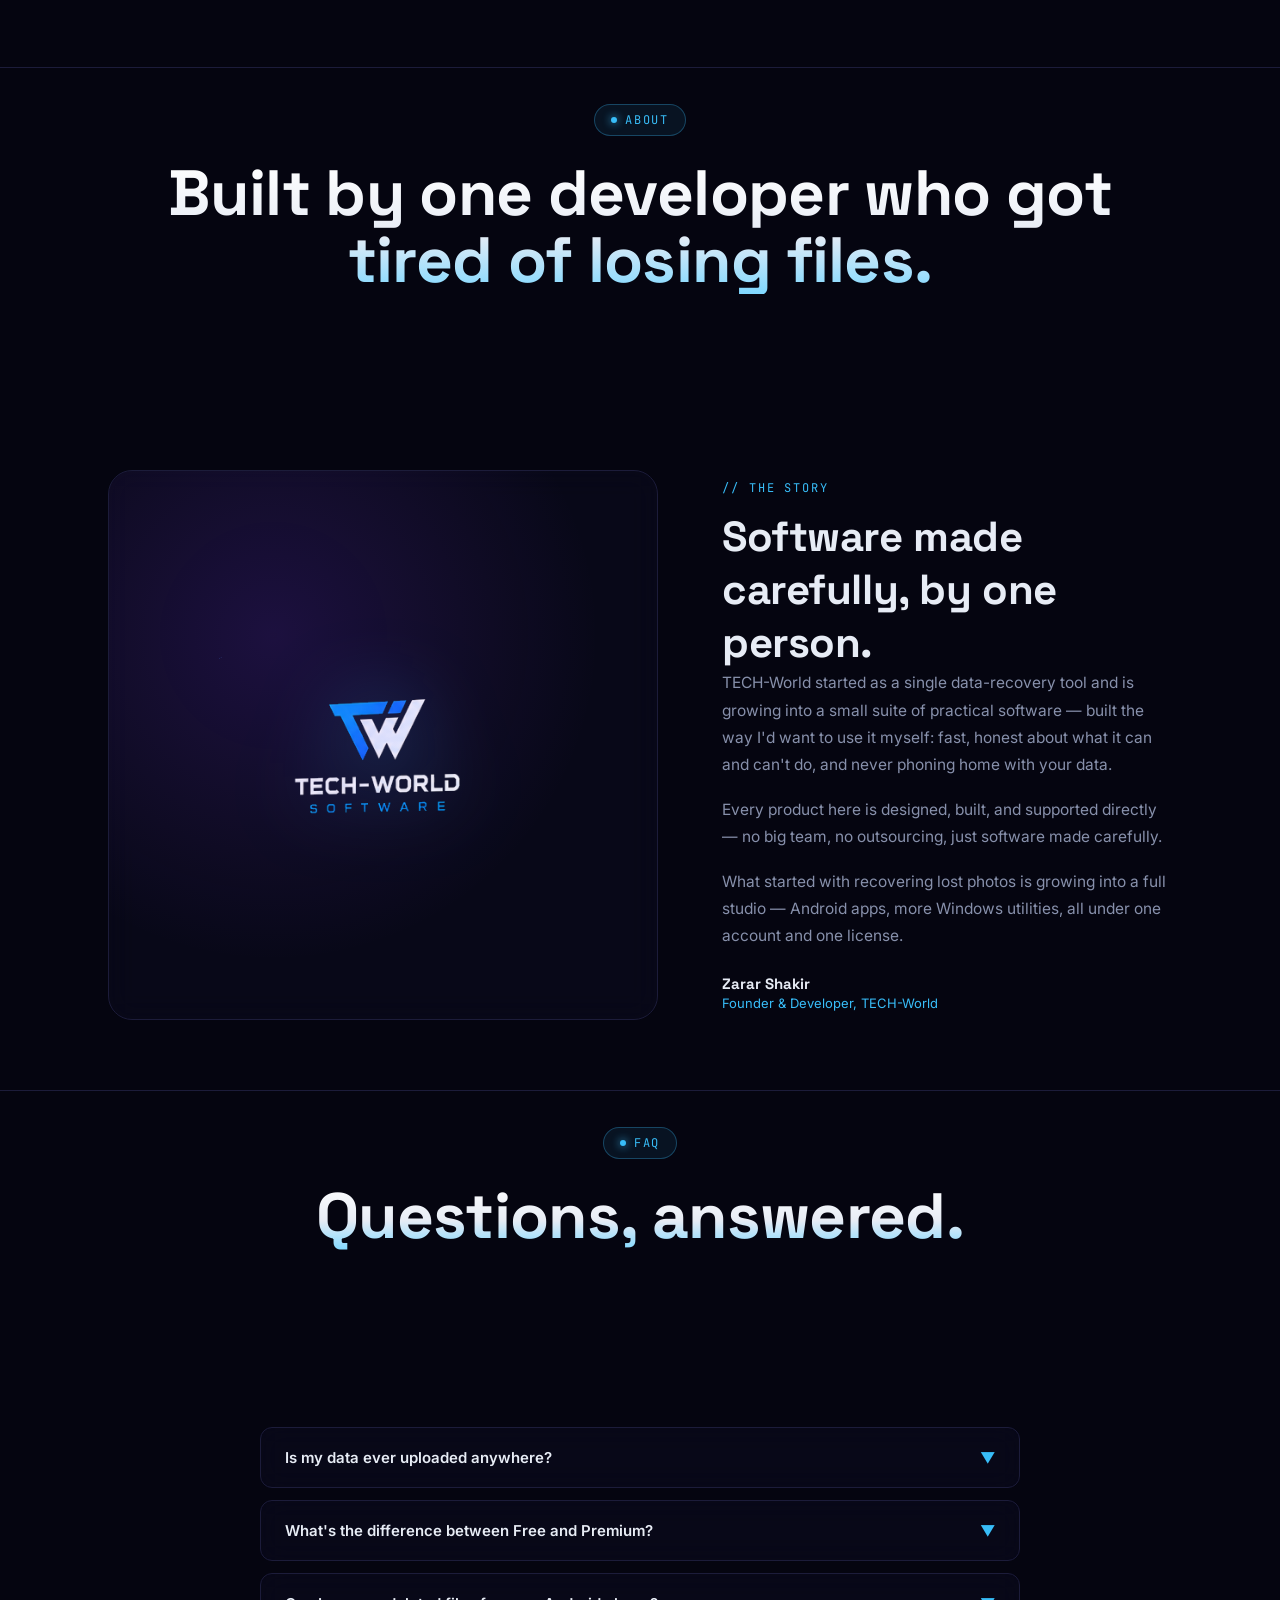
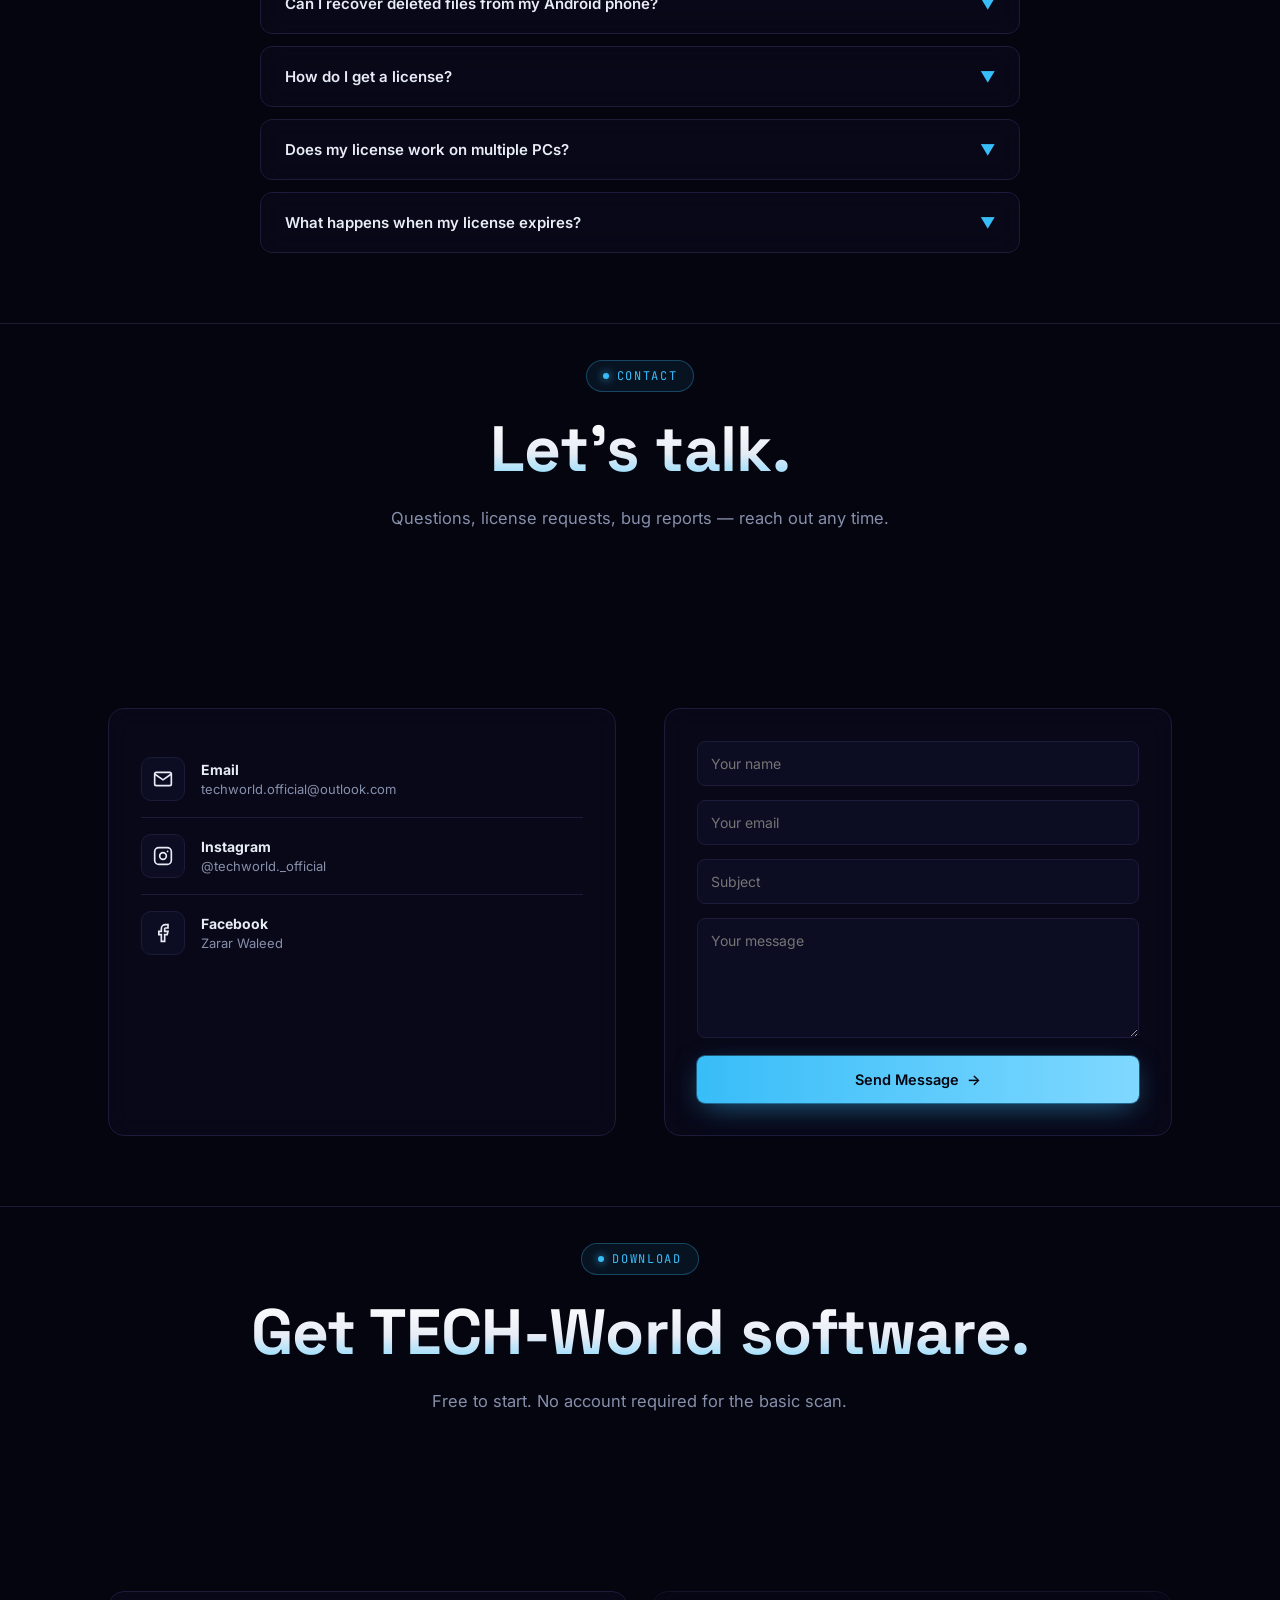
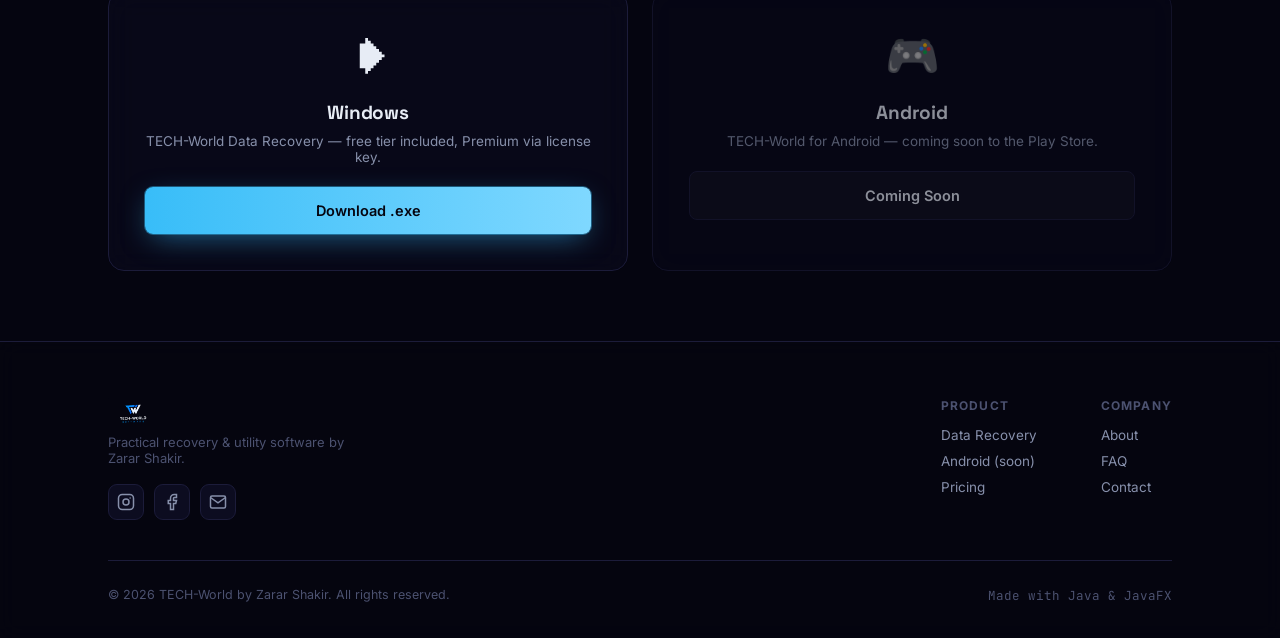
==== commit 51583b71: "Updated Files" ====
--- a/index.html
+++ b/index.html
@@ -33,9 +33,7 @@
 <section class="hero" id="slide-0" data-slide="0">
   <div class="wrap">
     <div class="profile-parallax-wrap" id="profileWrap">
-      <div class="profile-photo-ring">
-        <img src="profile.jpg" alt="Zarar Shakir" class="profile-photo" />
-      </div>
+      <div id="three3dPhoto"></div>
     </div>
     <div class="eyebrow"><span class="dot"></span> BY ZARAR SHAKIR</div>
     <h1>Software that finds<br/>what you thought was gone.</h1>
@@ -413,5 +411,75 @@
   </div>
 </footer>
 <script src="main.js"></script>
+<script type="module">
+import * as THREE from './three.module.min.js';
+
+const container = document.getElementById('three3dPhoto');
+if (container) {
+  const size = 190;
+  const scene = new THREE.Scene();
+  const camera = new THREE.PerspectiveCamera(35, 1, 0.1, 100);
+  camera.position.z = 4;
+
+  const renderer = new THREE.WebGLRenderer({ antialias: true, alpha: true });
+  renderer.setSize(size, size);
+  renderer.setPixelRatio(Math.min(window.devicePixelRatio, 2));
+  container.appendChild(renderer.domElement);
+
+  // Group holds the photo disc + glow ring so they rotate together
+  const group = new THREE.Group();
+  scene.add(group);
+
+  const textureLoader = new THREE.TextureLoader();
+  const photoTexture = textureLoader.load('profile.jpg');
+  photoTexture.colorSpace = THREE.SRGBColorSpace;
+
+  // Front disc: the photo, slightly domed via a low-poly sphere-cap for real depth
+  const discGeo = new THREE.CylinderGeometry(1.35, 1.35, 0.22, 64);
+  const discMat = new THREE.MeshStandardMaterial({ map: photoTexture, roughness: 0.55, metalness: 0.1 });
+  const sideMat = new THREE.MeshStandardMaterial({ color: 0x0b0b20, roughness: 0.7 });
+  const disc = new THREE.Mesh(discGeo, [sideMat, discMat, discMat]);
+  disc.rotation.x = Math.PI / 2;
+  group.add(disc);
+
+  // Glowing rim ring (brand teal/indigo), sits just behind the disc edge
+  const ringGeo = new THREE.TorusGeometry(1.42, 0.045, 16, 100);
+  const ringMat = new THREE.MeshBasicMaterial({ color: 0x38bdf8 });
+  const ring = new THREE.Mesh(ringGeo, ringMat);
+  group.add(ring);
+
+  // Lighting: soft key light + brand-colored rim lights for a premium glow
+  scene.add(new THREE.AmbientLight(0xffffff, 0.7));
+  const keyLight = new THREE.DirectionalLight(0xffffff, 1.1);
+  keyLight.position.set(2, 3, 4);
+  scene.add(keyLight);
+  const rimTeal = new THREE.PointLight(0x38bdf8, 2.2, 8);
+  rimTeal.position.set(-2, 1, 2);
+  scene.add(rimTeal);
+  const rimIndigo = new THREE.PointLight(0x7c3aed, 2.0, 8);
+  rimIndigo.position.set(2, -1.5, 2);
+  scene.add(rimIndigo);
+
+  // Mouse-driven rotation (real 3D, not CSS) — smoothed with lerp each frame
+  let targetRotX = 0, targetRotY = 0;
+  window.addEventListener('mousemove', e => {
+    const nx = (e.clientX / window.innerWidth) * 2 - 1;   // -1..1
+    const ny = (e.clientY / window.innerHeight) * 2 - 1;  // -1..1
+    targetRotY = nx * 0.55;   // left/right look
+    targetRotX = ny * 0.35;   // up/down look
+  });
+
+  let autoT = 0;
+  function animate() {
+    requestAnimationFrame(animate);
+    autoT += 0.003;
+    group.rotation.y += (targetRotY - group.rotation.y) * 0.06;
+    group.rotation.x += (-targetRotX - group.rotation.x) * 0.06;
+    ring.rotation.z += 0.004; // slow independent ring spin for a "living" feel
+    renderer.render(scene, camera);
+  }
+  animate();
+}
+</script>
 </body>
 </html>
--- a/styles.css
+++ b/styles.css
@@ -46,22 +46,13 @@
 .page-hero .wrap{ padding:70px 28px; text-align:center; }
 .profile-parallax-wrap{
   display:flex; justify-content:center; margin-bottom:32px;
-  perspective:1000px;
-}
-.profile-photo-ring{
-  width:150px; height:150px; border-radius:50%;
-  padding:4px;
-  background:conic-gradient(from 0deg, var(--teal), var(--indigo), var(--teal-soft), var(--teal));
-  box-shadow:0 0 50px -5px rgba(56,189,248,0.5), 0 0 100px -20px rgba(124,58,237,0.4);
-  transition:transform .12s ease-out;
-  will-change:transform;
-  animation:ringSpin 8s linear infinite;
-}
-@keyframes ringSpin{ from{ filter:hue-rotate(0deg);} to{ filter:hue-rotate(15deg);} }
-.profile-photo{
-  width:100%; height:100%; border-radius:50%; object-fit:cover;
-  border:3px solid var(--void); display:block;
-}
+}
+#three3dPhoto{
+  width:190px; height:190px; border-radius:50%;
+  box-shadow:0 0 60px -5px rgba(56,189,248,0.55), 0 0 110px -20px rgba(124,58,237,0.45);
+  overflow:hidden;
+}
+#three3dPhoto canvas{ display:block; border-radius:50%; }
 
 .eyebrow{ display:inline-flex; align-items:center; gap:8px; font-family:'JetBrains Mono', monospace;
   font-size:12px; letter-spacing:0.14em; color:var(--teal); text-transform:uppercase;
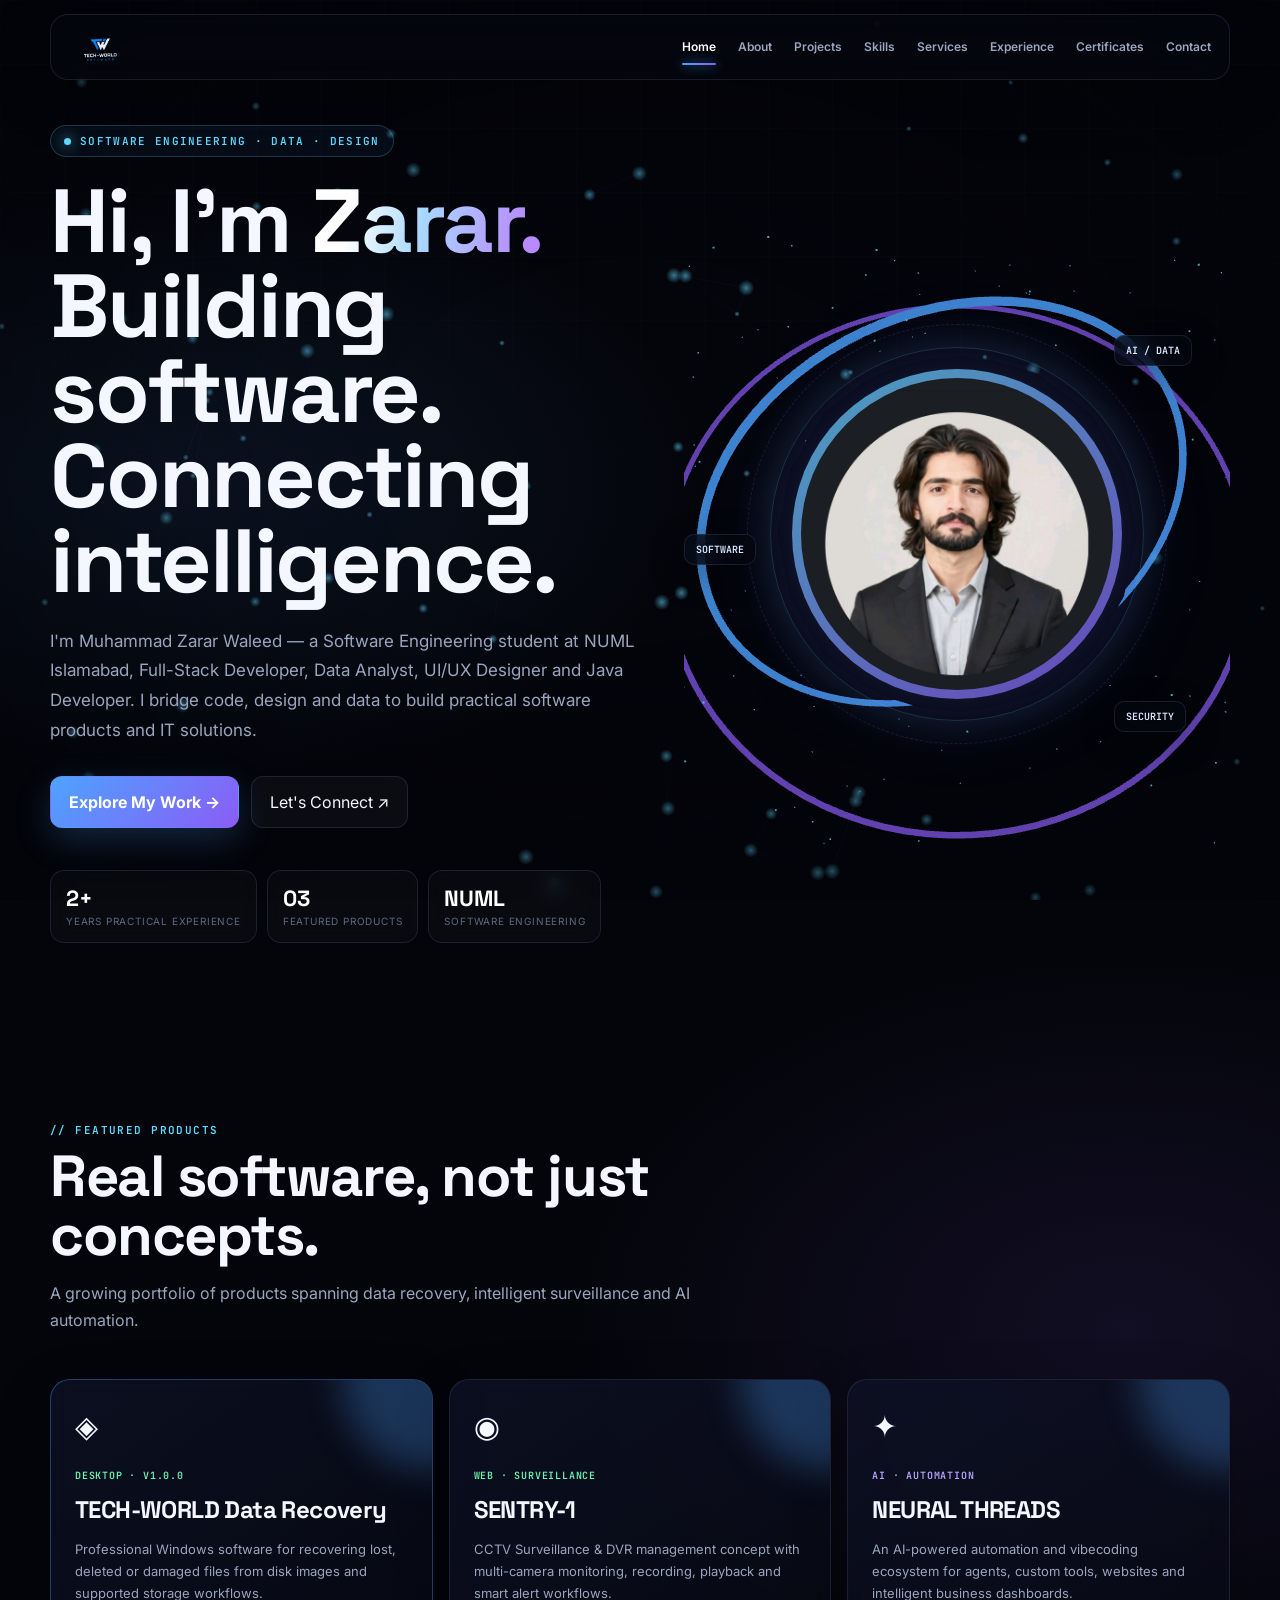
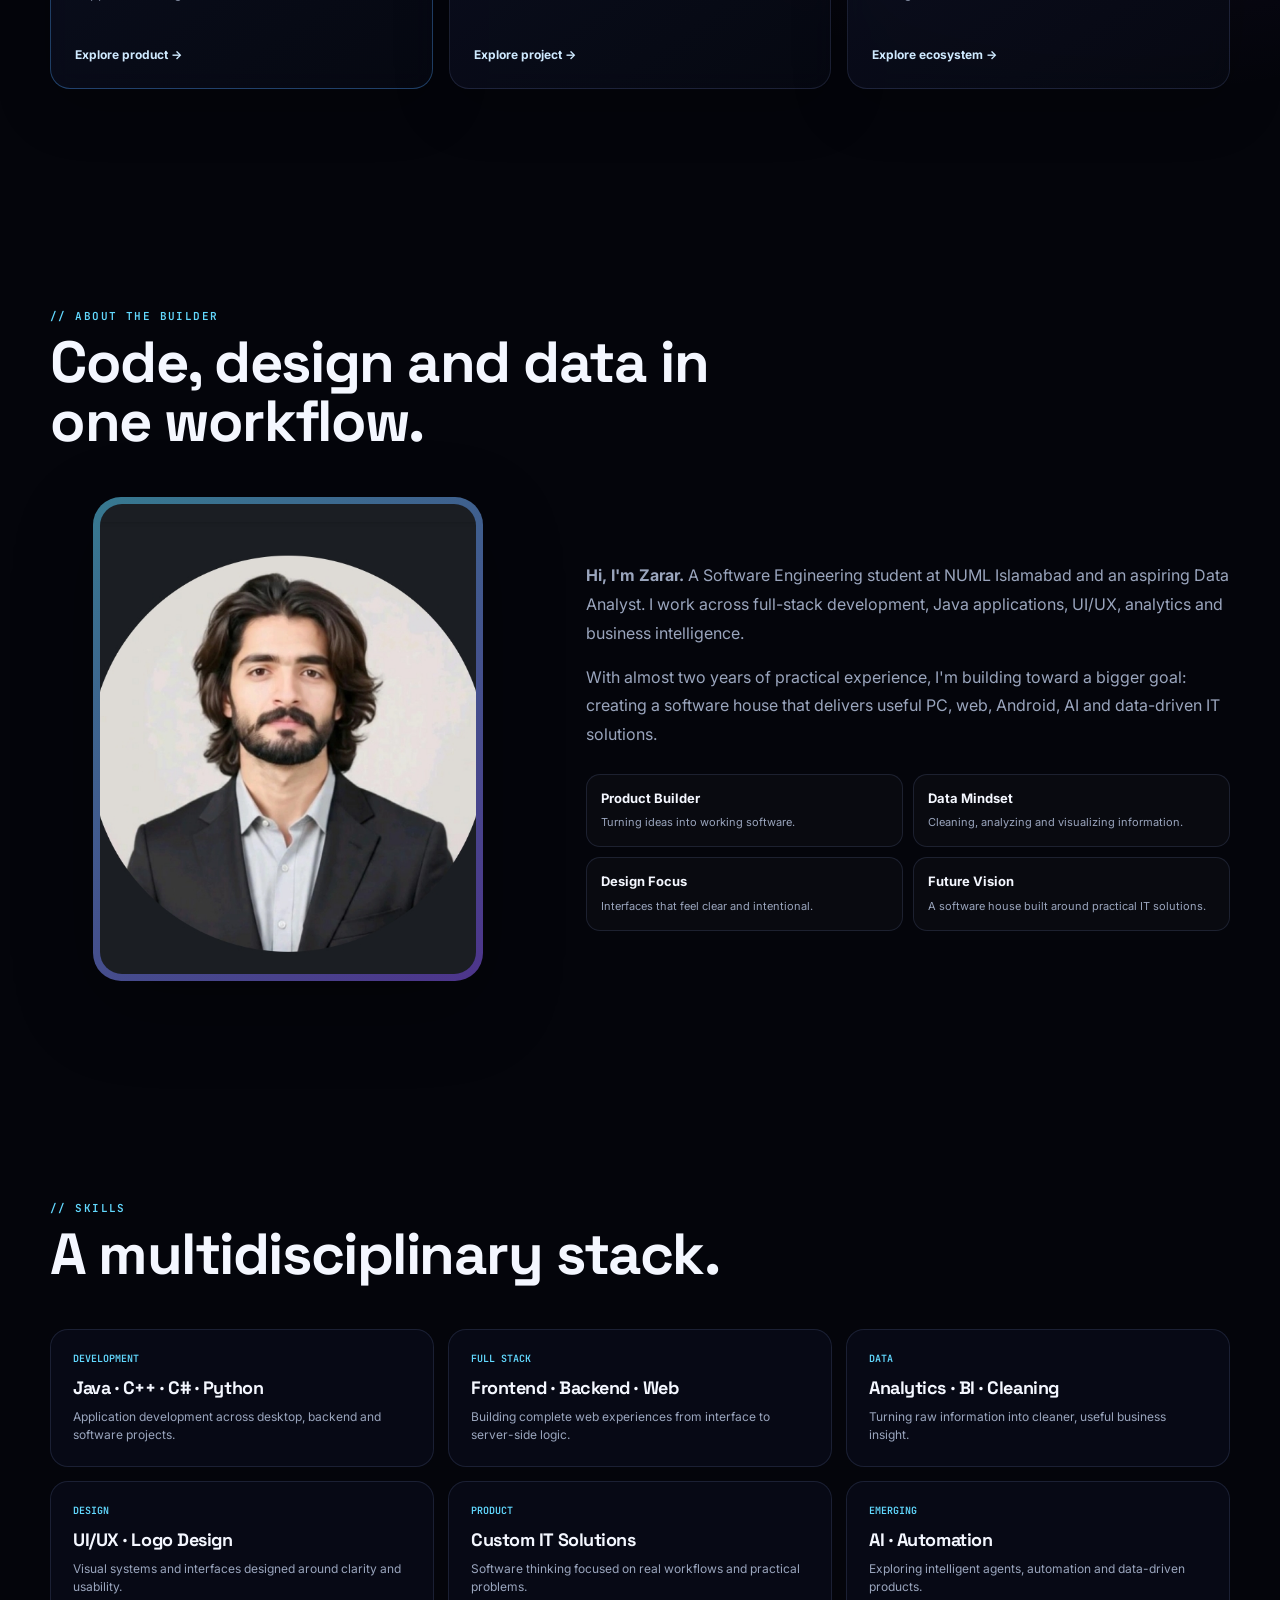
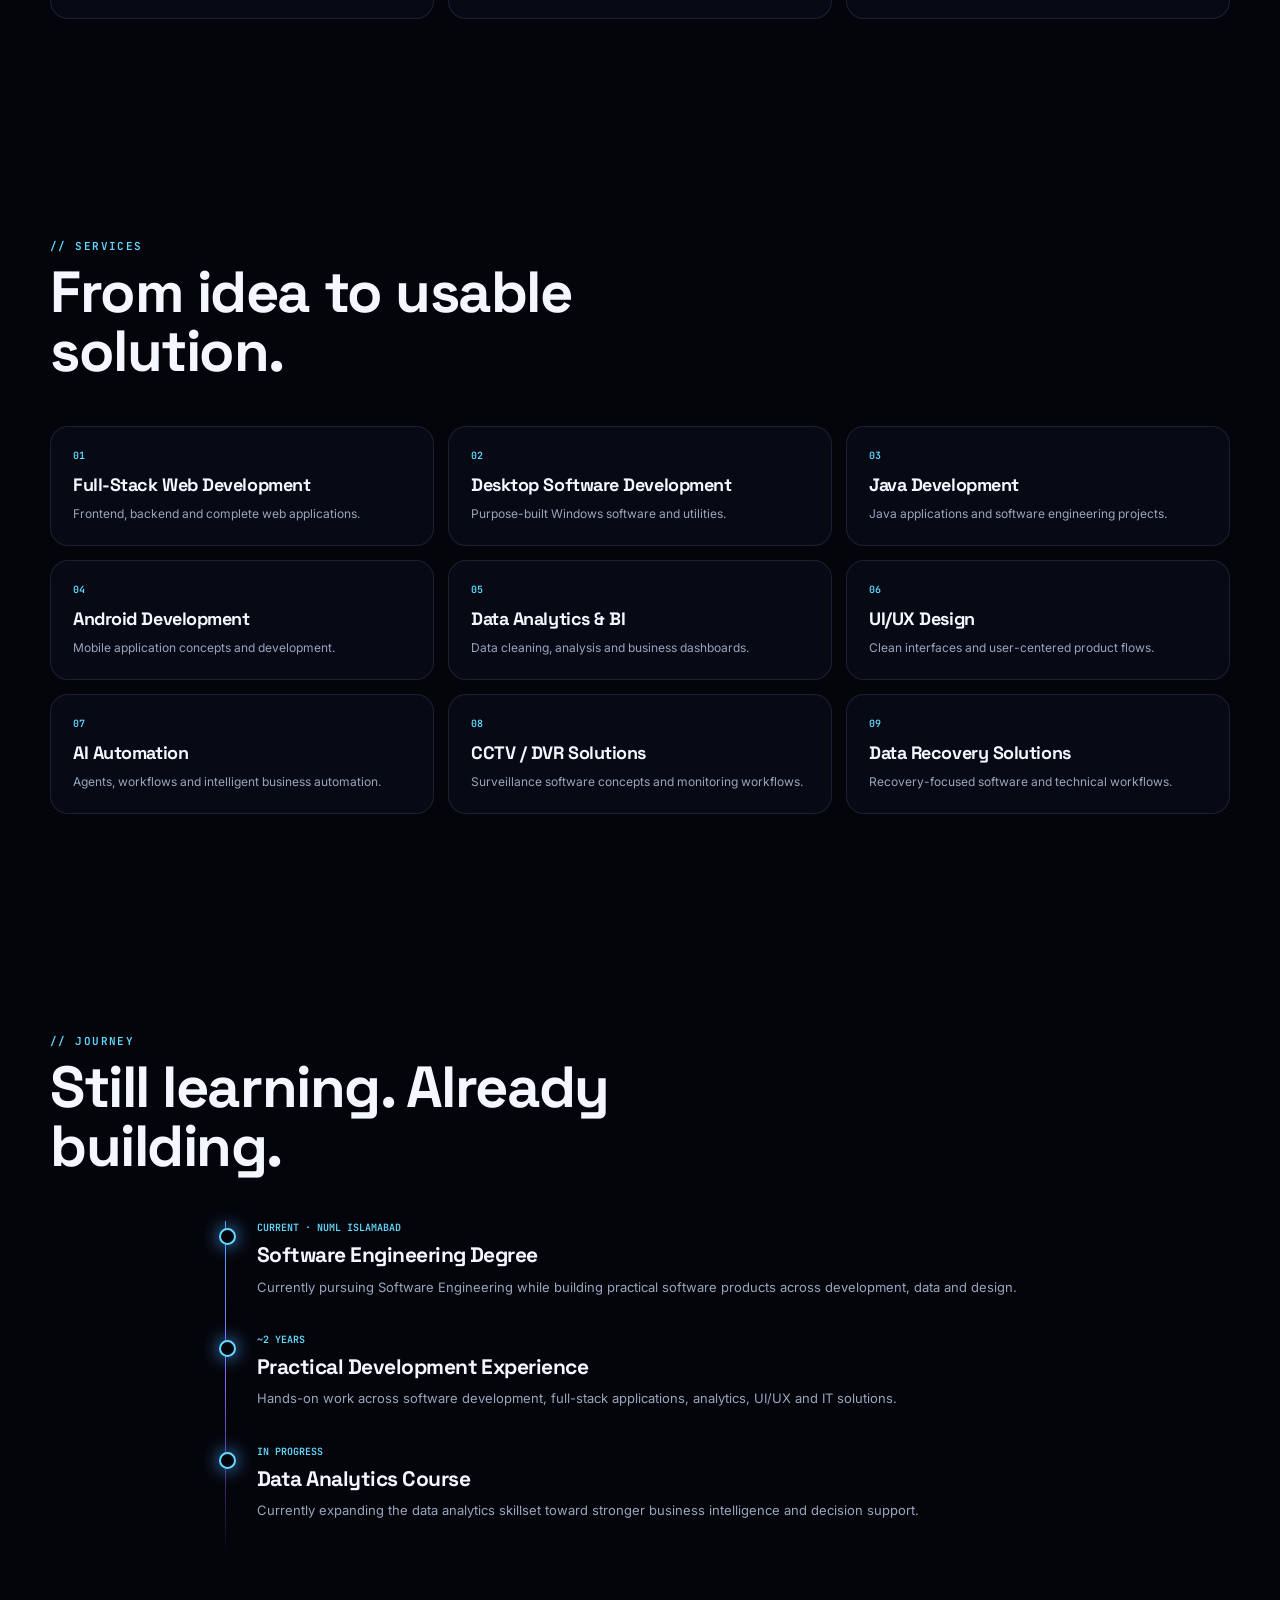
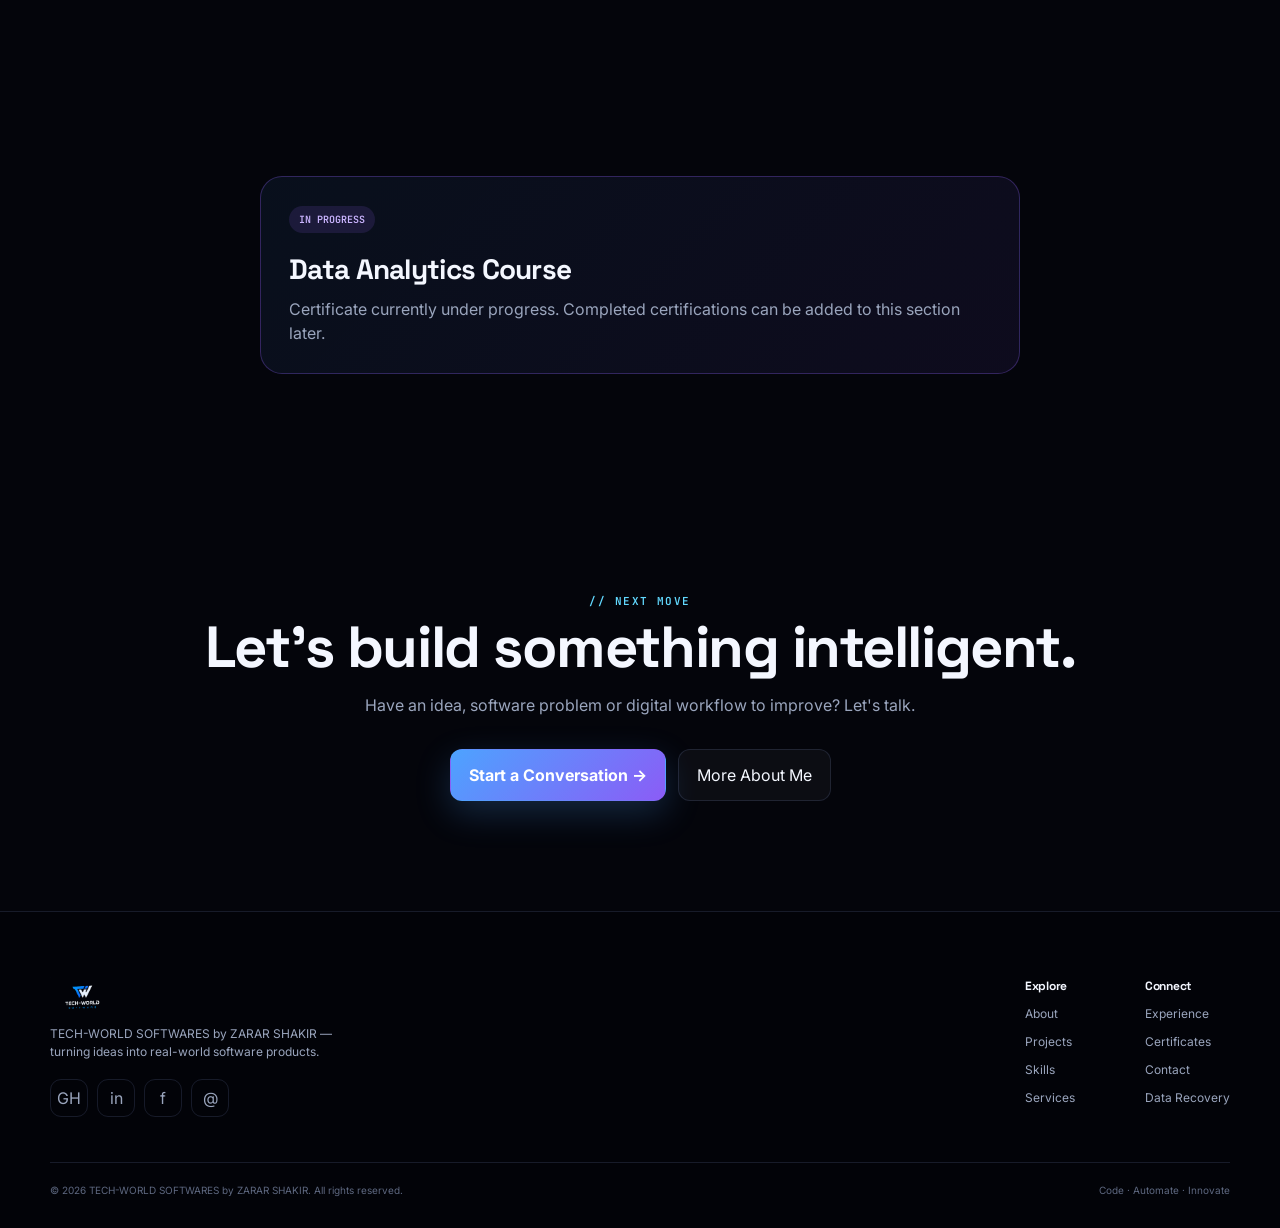
==== commit 408ae418: "Files Updated" ====
--- a/index.html
+++ b/index.html
@@ -1,485 +1,129 @@
 <!DOCTYPE html>
 <html lang="en">
 <head>
-<meta charset="UTF-8" />
-<meta name="viewport" content="width=device-width, initial-scale=1.0" />
-<title>Home — TECH-WORLD</title>
-<meta name="description" content="Software by Zarar Shakir — TECH-World Data Recovery and future Android & Windows apps." />
-<link rel="stylesheet" href="styles.css" />
-
+<meta charset="UTF-8"><meta name="viewport" content="width=device-width,initial-scale=1">
+<title>Muhammad Zarar Waleed | TECH-WORLD SOFTWARES</title>
+<meta name="description" content="Muhammad Zarar Waleed — Software Engineering student, Full-Stack Developer, Data Analyst, UI/UX Designer and Java Developer.">
+<link rel="stylesheet" href="styles.css">
 </head>
 <body>
-<canvas id="neuralCanvas"></canvas>
-<div class="page-vignette"></div>
-<nav>
-  <div class="wrap">
-    <a href="index.html" class="nav-brand">
-      <img src="logo-tw.png" alt="TECH-WORLD logo" />
-    </a>
-    <button class="nav-toggle" onclick="toggleNav()">&#9776;</button>
-    <div class="nav-links">
-      <a href="index.html" class="active">Home</a>
-      <a href="products.html">Products</a>
-      <a href="features.html">Features</a>
-      <a href="pricing.html">Pricing</a>
-      <a href="about.html">About</a>
-      <a href="faq.html">FAQ</a>
-      <a href="contact.html">Contact</a>
-      <a href="download.html" class="nav-cta">Download</a>
-    </div>
-  </div>
-</nav>
+<canvas id="neuralCanvas" aria-hidden="true"></canvas><div class="page-vignette"></div>
+<nav><div class="wrap">
+<a class="nav-brand" href="index.html"><img src="logo-tw.png" alt="TECH-WORLD SOFTWARES"></a>
+<button class="nav-toggle" onclick="toggleNav()" aria-label="Open navigation">☰</button>
+<div class="nav-links">
+<a class="active" href="index.html">Home</a><a href="about.html">About</a><a href="products.html">Projects</a><a href="features.html">Skills</a><a href="services.html">Services</a><a href="experience.html">Experience</a><a href="certificates.html">Certificates</a><a href="contact.html">Contact</a>
+</div></div></nav>
 
-<section class="hero" id="slide-0" data-slide="0">
-  <div class="wrap">
-    <div class="profile-parallax-wrap" id="profileWrap">
-      <div id="three3dPhoto"></div>
-    </div>
-    <div class="eyebrow"><span class="dot"></span> BY ZARAR SHAKIR</div>
-    <h1>Software that finds<br/>what you thought was gone.</h1>
-    <p class="sub">TECH-World builds practical recovery and utility software — starting with TECH-World Data Recovery for Windows, with Android and more on the way.</p>
-    <div class="hero-ctas">
-      <a href="products.html" class="btn-primary">Explore Products &nbsp;&rarr;</a>
-      <a href="about.html" class="btn-ghost">About Zarar</a>
-    </div>
-    <div class="hero-stats">
-      <div class="hero-stat"><b>5+</b><span>File formats recovered</span></div>
-      <div class="hero-stat"><b>SHA&#8209;256</b><span>Forensic verification</span></div>
-      <div class="hero-stat"><b>100%</b><span>Local — nothing uploaded</span></div>
-    </div>
-  </div>
-  <div class="scroll-hint" onclick="advanceSlide()">
-    <span>Press <kbd>Enter</kbd> or scroll</span>
-    <div class="scroll-hint-arrow">&#9660;</div>
-  </div>
-</section>
-
-<div class="page-slide-wrap" id="slide-1" data-slide="1">
-<section class="page-hero">
-  <div class="wrap">
-    <div class="eyebrow reveal"><span class="dot"></span> ALL PRODUCTS</div>
-    <h1 class="reveal">Every project, its own visual.</h1>
-    <p class="sub reveal">One studio, one account, every TECH-World tool in one place.</p>
-  </div>
-</section>
-<section>
-  <div class="wrap">
-    <div class="products-grid">
-      <div class="product-card featured" onclick="window.location.href='recovery.html'">
-        <div class="product-icon">&#128190;</div>
-        <span class="product-status status-live">Live now</span>
-        <h3>TECH-World Data Recovery</h3>
-        <p>Sector-level scanning for USB drives, SD cards, and disk images with forensic verification.</p>
-        <span class="product-link">View details &rarr;</span>
-      </div>
-      <div class="product-card" onclick="window.location.href='android.html'">
-        <div class="product-icon">&#128241;</div>
-        <span class="product-status status-soon">Coming soon</span>
-        <h3>TECH-World for Android</h3>
-        <p>Smart duplicate cleanup, storage backup, and guided recovery for your phone.</p>
-        <span class="product-link">View details &rarr;</span>
-      </div>
-      <div class="product-card">
-        <div class="product-icon">&#129513;</div>
-        <span class="product-status status-soon">Planned</span>
-        <h3>More Windows Utilities</h3>
-        <p>Future tools land here first — system cleanup, backup automation, and more.</p>
-        <span class="product-link">Stay tuned</span>
-      </div>
-    </div>
-  </div>
-</section>
+<main>
+<section class="hero">
+<div class="wrap">
+<div class="hero-copy">
+<div class="eyebrow"><span class="dot"></span> SOFTWARE ENGINEERING · DATA · DESIGN</div>
+<h1>Hi, I'm <span class="gradient-text">Zarar.</span><br>Building software.<br>Connecting intelligence.</h1>
+<p class="sub">I'm Muhammad Zarar Waleed — a Software Engineering student at NUML Islamabad, Full-Stack Developer, Data Analyst, UI/UX Designer and Java Developer. I bridge code, design and data to build practical software products and IT solutions.</p>
+<div class="hero-ctas"><a class="btn-primary" href="products.html">Explore My Work →</a><a class="btn-ghost" href="contact.html">Let's Connect ↗</a></div>
+<div class="hero-stats"><div class="hero-stat"><b>2+</b><span>Years practical experience</span></div><div class="hero-stat"><b>03</b><span>Featured products</span></div><div class="hero-stat"><b>NUML</b><span>Software Engineering</span></div></div>
 </div>
-
-
-<div class="page-slide-wrap" id="slide-2" data-slide="2">
-<section class="page-hero">
-  <div class="wrap">
-    <div class="eyebrow reveal"><span class="dot"></span> UNDER THE HOOD</div>
-    <h1 class="reveal">Built like real recovery tools should be.</h1>
-    <p class="sub reveal">Every feature exists because a real recovery job needed it.</p>
-  </div>
-</section>
-<section>
-  <div class="wrap">
-    <div class="features-grid reveal">
-      <div class="feature-item"><div class="f-icon">&#9889;</div><h4>Multi-threaded scanning</h4><p>Virtual-thread scan engine sweeps large drives fast without freezing the UI.</p></div>
-      <div class="feature-item"><div class="f-icon">&#127919;</div><h4>Trailer-aware carving</h4><p>Finds the real end of each file — not a guess — so recovered files actually open.</p></div>
-      <div class="feature-item"><div class="f-icon">&#128272;</div><h4>Nothing leaves your PC</h4><p>No cloud upload, no telemetry. Every byte stays on your own machine.</p></div>
-      <div class="feature-item"><div class="f-icon">&#128203;</div><h4>Forensic Mode</h4><p>SHA-256 hash logging and exportable case reports for chain-of-custody needs.</p></div>
-      <div class="feature-item"><div class="f-icon">&#129513;</div><h4>Smart Duplicate Cleaner</h4><p>Finds exact and visually similar photos so you're not storing the same shot five times.</p></div>
-      <div class="feature-item"><div class="f-icon">&#128190;</div><h4>Database Viewer</h4><p>Open recovered SQLite databases directly and export any table to CSV.</p></div>
-      <div class="feature-item"><div class="f-icon">&#128421;&#65039;</div><h4>Physical drive scanning</h4><p>Scan a live USB, SD card, or internal drive directly — no imaging step required.</p></div>
-      <div class="feature-item"><div class="f-icon">&#128241;</div><h4>Android device backup</h4><p>Pull accessible photos and media from a connected phone over ADB.</p></div>
-      <div class="feature-item"><div class="f-icon">&#128273;</div><h4>Licensed access control</h4><p>RSA-signed licenses, cryptographically verified — impossible to forge.</p></div>
-    </div>
-  </div>
-</section>
+<div class="hero-stage" aria-label="Interactive technology portrait">
+<div id="hero3d"></div>
+<div class="profile-hero-card"><img src="profile.jpg" alt="Muhammad Zarar Waleed"></div>
+<div class="orbit-label one">AI / DATA</div><div class="orbit-label two">SOFTWARE</div><div class="orbit-label three">SECURITY</div>
 </div>
-
-
-<div class="page-slide-wrap" id="slide-3" data-slide="3">
-<section class="page-hero">
-  <div class="wrap">
-    <div class="eyebrow reveal"><span class="dot"></span> PRICING</div>
-    <h1 class="reveal">Start free. Upgrade when you need more.</h1>
-    <p class="sub reveal">One license unlocks every premium feature — no separate subscriptions per tool.</p>
-  </div>
-</section>
-<section>
-  <div class="wrap">
-    <div class="pricing-grid reveal">
-      <div class="price-card">
-        <h3>Free</h3>
-        <div class="price">$0<span> / forever</span></div>
-        <ul>
-          <li><span class="check">&#10003;</span> Disk-image scanning</li>
-          <li><span class="check">&#10003;</span> Save individual recovered files</li>
-          <li><span class="check">&#10003;</span> <b>500&nbsp;MB</b> recovery cap per session</li>
-        </ul>
-      </div>
-      <div class="price-card highlight">
-        <span class="price-badge">MOST POPULAR</span>
-        <h3>Premium</h3>
-        <div class="price">$20<span> / month</span></div>
-        <ul>
-          <li><span class="check">&#10003;</span> Everything in Free, <b>unlimited</b></li>
-          <li><span class="check">&#10003;</span> Physical drive scanning</li>
-          <li><span class="check">&#10003;</span> Batch "Reconstruct All" recovery</li>
-          <li><span class="check">&#10003;</span> Forensic Mode &amp; case reports</li>
-          <li><span class="check">&#10003;</span> Smart Duplicate Cleaner</li>
-          <li><span class="check">&#10003;</span> Database Viewer &amp; Android Backup</li>
-        </ul>
-      </div>
-    </div>
-  </div>
+</div>
 </section>
 
 <section>
-  <div class="wrap">
-    <span class="section-label reveal center" style="text-align:center; display:block;">// Choose your plan</span>
-    <h2 class="section-title reveal center">Pick a duration, see your total.</h2>
-    <p class="section-desc reveal center">$20/month, discounted the longer you commit.</p>
-
-    <div class="calc-card reveal">
-      <div class="duration-options" id="durationOptions">
-        <div class="duration-opt selected" data-months="1" data-discount="0">
-          <div class="d-label">30 Days</div>
-          <div class="d-save">&nbsp;</div>
-        </div>
-        <div class="duration-opt" data-months="2" data-discount="0.05">
-          <div class="d-label">2 Months</div>
-          <div class="d-save">Save 5%</div>
-        </div>
-        <div class="duration-opt" data-months="6" data-discount="0.15">
-          <div class="d-label">Half Year</div>
-          <div class="d-save">Save 15%</div>
-        </div>
-        <div class="duration-opt" data-months="12" data-discount="0.25">
-          <div class="d-label">1 Year</div>
-          <div class="d-save">Save 25%</div>
-        </div>
-      </div>
-      <div class="calc-total">
-        <div class="amount" id="calcAmount">$20.00</div>
-        <div class="period" id="calcPeriod">billed once for 30 days of Premium access</div>
-      </div>
-      <div class="hero-ctas" style="margin-top:0;">
-        <a href="mailto:techworld.official@outlook.com?subject=TECH-World%20Premium%20Subscription" class="btn-primary" style="width:100%; justify-content:center;" id="subscribeBtn">Contact to Subscribe &nbsp;&rarr;</a>
-      </div>
-      <p style="text-align:center; font-size:12px; color:var(--ink-faint); margin-top:16px;">
-        Online checkout is coming soon. For now, email us your chosen plan and we'll issue your license key directly.
-      </p>
-    </div>
-  </div>
+<div class="wrap">
+<div class="section-head"><div class="section-label">// Featured products</div><h2 class="section-title">Real software, not just concepts.</h2><p class="section-desc">A growing portfolio of products spanning data recovery, intelligent surveillance and AI automation.</p></div>
+<div class="showcase-grid">
+<a class="product-card featured" href="recovery.html"><div class="product-icon">◈</div><span class="product-status status-live">Desktop · v1.0.0</span><h3>TECH-WORLD Data Recovery</h3><p>Professional Windows software for recovering lost, deleted or damaged files from disk images and supported storage workflows.</p><span class="product-link">Explore product →</span></a>
+<a class="product-card" href="sentry.html"><div class="product-icon">◉</div><span class="product-status status-live">Web · Surveillance</span><h3>SENTRY-1</h3><p>CCTV Surveillance & DVR management concept with multi-camera monitoring, recording, playback and smart alert workflows.</p><span class="product-link">Explore project →</span></a>
+<a class="product-card" href="neural-threads.html"><div class="product-icon">✦</div><span class="product-status status-soon">AI · Automation</span><h3>NEURAL THREADS</h3><p>An AI-powered automation and vibecoding ecosystem for agents, custom tools, websites and intelligent business dashboards.</p><span class="product-link">Explore ecosystem →</span></a>
+</div></div>
 </section>
 
-<script>
-const BASE_PRICE = 20;
-const opts = document.querySelectorAll('.duration-opt');
-opts.forEach(opt => {
-  opt.addEventListener('click', () => {
-    opts.forEach(o => o.classList.remove('selected'));
-    opt.classList.add('selected');
-    const months = parseInt(opt.dataset.months);
-    const discount = parseFloat(opt.dataset.discount);
-    const total = BASE_PRICE * months * (1 - discount);
-    document.getElementById('calcAmount').textContent = '$' + total.toFixed(2);
-    const label = opt.querySelector('.d-label').textContent;
-    document.getElementById('calcPeriod').textContent = 'billed once for ' + label.toLowerCase() + ' of Premium access';
-    document.getElementById('subscribeBtn').href = 'mailto:techworld.official@outlook.com?subject=TECH-World%20Premium%20-%20' + encodeURIComponent(label) + '&body=I%27d%20like%20to%20subscribe%20to%20the%20' + encodeURIComponent(label) + '%20plan%20(%24' + total.toFixed(2) + ').';
-  });
-});
-</script>
-</div>
-
-
-<div class="page-slide-wrap" id="slide-4" data-slide="4">
-<section class="page-hero">
-  <div class="wrap">
-    <div class="eyebrow reveal"><span class="dot"></span> ABOUT</div>
-    <h1 class="reveal">Built by one developer who got tired of losing files.</h1>
-  </div>
-</section>
 <section>
-  <div class="wrap">
-    <div class="about-wrap">
-      <div class="about-visual reveal-l">
-        <img src="logo-tw.png" alt="TECH-WORLD emblem" />
-      </div>
-      <div class="about-text reveal-r">
-        <span class="section-label">// The story</span>
-        <h2 class="section-title">Software made carefully, by one person.</h2>
-        <p>TECH-World started as a single data-recovery tool and is growing into a small suite of practical software — built the way I'd want to use it myself: fast, honest about what it can and can't do, and never phoning home with your data.</p>
-        <p>Every product here is designed, built, and supported directly — no big team, no outsourcing, just software made carefully.</p>
-        <p>What started with recovering lost photos is growing into a full studio — Android apps, more Windows utilities, all under one account and one license.</p>
-        <div class="name">Zarar Shakir</div>
-        <div class="role">Founder &amp; Developer, TECH-World</div>
-      </div>
-    </div>
-  </div>
-</section>
-</div>
-
-
-<div class="page-slide-wrap" id="slide-5" data-slide="5">
-<section class="page-hero">
-  <div class="wrap">
-    <div class="eyebrow reveal"><span class="dot"></span> FAQ</div>
-    <h1 class="reveal">Questions, answered.</h1>
-  </div>
-</section>
-<section>
-  <div class="wrap">
-    <div class="faq-list reveal">
-      
-      <div class="faq-item" onclick="toggleFaq(this)">
-        <div class="faq-q">Is my data ever uploaded anywhere? <span class="arrow">&#9660;</span></div>
-        <div class="faq-a"><p>No. TECH-World Data Recovery runs entirely on your PC. Nothing you scan or recover is ever sent over the network — verified in the app's own source code.</p></div>
-      </div>
-      <div class="faq-item" onclick="toggleFaq(this)">
-        <div class="faq-q">What's the difference between Free and Premium? <span class="arrow">&#9660;</span></div>
-        <div class="faq-a"><p>Free lets you scan disk images and save individual files up to 500MB per session. Premium removes that cap and unlocks physical drive scanning, batch recovery, Forensic Mode, Duplicate Cleaner, Database Viewer, and Android Backup.</p></div>
-      </div>
-      <div class="faq-item" onclick="toggleFaq(this)">
-        <div class="faq-q">Can I recover deleted files from my Android phone? <span class="arrow">&#9660;</span></div>
-        <div class="faq-a"><p>Only accessible (not-yet-deleted) files can be pulled from a non-rooted phone — Android's security model blocks raw storage access even for us. See the Android product page for what's realistically possible.</p></div>
-      </div>
-      <div class="faq-item" onclick="toggleFaq(this)">
-        <div class="faq-q">How do I get a license? <span class="arrow">&#9660;</span></div>
-        <div class="faq-a"><p>Email us at techworld.official@outlook.com with your chosen plan from the Pricing page, and we'll issue your license key directly.</p></div>
-      </div>
-      <div class="faq-item" onclick="toggleFaq(this)">
-        <div class="faq-q">Does my license work on multiple PCs? <span class="arrow">&#9660;</span></div>
-        <div class="faq-a"><p>Each license key is tied to you as a customer, not to a specific machine — reach out if you need it on more than one device.</p></div>
-      </div>
-      <div class="faq-item" onclick="toggleFaq(this)">
-        <div class="faq-q">What happens when my license expires? <span class="arrow">&#9660;</span></div>
-        <div class="faq-a"><p>The app automatically drops back to the Free tier — your recovered files stay exactly where you saved them; nothing is deleted.</p></div>
-      </div>
-    </div>
-  </div>
-</section>
-</div>
-
-
-<div class="page-slide-wrap" id="slide-6" data-slide="6">
-<section class="page-hero">
-  <div class="wrap">
-    <div class="eyebrow reveal"><span class="dot"></span> CONTACT</div>
-    <h1 class="reveal">Let's talk.</h1>
-    <p class="sub reveal">Questions, license requests, bug reports — reach out any time.</p>
-  </div>
-</section>
-<section>
-  <div class="wrap">
-    <div class="contact-grid">
-      <div class="contact-card reveal-l">
-        <div class="contact-row">
-          <div class="c-icon"><svg width="20" height="20" viewBox="0 0 24 24" fill="none" stroke="currentColor" stroke-width="2"><rect x="2" y="4" width="20" height="16" rx="2"/><path d="M2 6l10 7 10-7"/></svg></div>
-          <div><b>Email</b><span>techworld.official@outlook.com</span></div>
-        </div>
-        <div class="contact-row">
-          <div class="c-icon"><svg width="20" height="20" viewBox="0 0 24 24" fill="none" stroke="currentColor" stroke-width="2"><rect x="2" y="2" width="20" height="20" rx="5"/><circle cx="12" cy="12" r="4"/><circle cx="17.5" cy="6.5" r="1" fill="currentColor" stroke="none"/></svg></div>
-          <div><b>Instagram</b><span>@techworld._official</span></div>
-        </div>
-        <div class="contact-row">
-          <div class="c-icon"><svg width="20" height="20" viewBox="0 0 24 24" fill="none" stroke="currentColor" stroke-width="2"><path d="M18 2h-3a5 5 0 0 0-5 5v3H7v4h3v8h4v-8h3l1-4h-4V7a1 1 0 0 1 1-1h3z"/></svg></div>
-          <div><b>Facebook</b><span>Zarar Waleed</span></div>
-        </div>
-      </div>
-      <div class="contact-card reveal-r">
-        <form class="contact-form" onsubmit="event.preventDefault(); window.location.href='mailto:techworld.official@outlook.com?subject=' + encodeURIComponent(this.subject.value) + '&body=' + encodeURIComponent('From: ' + this.name.value + ' (' + this.email.value + ')\n\n' + this.message.value);">
-          <input type="text" name="name" placeholder="Your name" required />
-          <input type="email" name="email" placeholder="Your email" required />
-          <input type="text" name="subject" placeholder="Subject" required />
-          <textarea name="message" placeholder="Your message" required></textarea>
-          <button type="submit" class="btn-primary" style="width:100%; justify-content:center;">Send Message &nbsp;&rarr;</button>
-        </form>
-      </div>
-    </div>
-  </div>
-</section>
-</div>
-
-
-<div class="page-slide-wrap" id="slide-7" data-slide="7">
-<section class="page-hero">
-  <div class="wrap">
-    <div class="eyebrow reveal"><span class="dot"></span> DOWNLOAD</div>
-    <h1 class="reveal">Get TECH-World software.</h1>
-    <p class="sub reveal">Free to start. No account required for the basic scan.</p>
-  </div>
-</section>
-<section>
-  <div class="wrap">
-    <div class="download-cards reveal">
-      <div class="dl-card">
-        <div class="dl-big-icon">&#129090;</div>
-        <h3>Windows</h3>
-        <p>TECH-World Data Recovery — free tier included, Premium via license key.</p>
-        <button class="btn-primary" style="width:100%; justify-content:center;" onclick="pendingDownloadUrl='#'; openModal('licenseModal')">Download .exe</button>
-      </div>
-      <div class="dl-card" style="opacity:.6;">
-        <div class="dl-big-icon">&#127918;</div>
-        <h3>Android</h3>
-        <p>TECH-World for Android — coming soon to the Play Store.</p>
-        <button class="btn-ghost" style="width:100%; justify-content:center; cursor:not-allowed;" disabled>Coming Soon</button>
-      </div>
-    </div>
-  </div>
+<div class="wrap">
+<div class="section-head"><div class="section-label">// About the builder</div><h2 class="section-title">Code, design and data in one workflow.</h2></div>
+<div class="about-grid">
+<div class="about-photo"><img src="profile.jpg" alt="Muhammad Zarar Waleed"></div>
+<div class="about-text">
+<p><strong>Hi, I'm Zarar.</strong> A Software Engineering student at NUML Islamabad and an aspiring Data Analyst. I work across full-stack development, Java applications, UI/UX, analytics and business intelligence.</p>
+<p>With almost two years of practical experience, I'm building toward a bigger goal: creating a software house that delivers useful PC, web, Android, AI and data-driven IT solutions.</p>
+<div class="about-points"><div class="about-point"><strong>Product Builder</strong><span>Turning ideas into working software.</span></div><div class="about-point"><strong>Data Mindset</strong><span>Cleaning, analyzing and visualizing information.</span></div><div class="about-point"><strong>Design Focus</strong><span>Interfaces that feel clear and intentional.</span></div><div class="about-point"><strong>Future Vision</strong><span>A software house built around practical IT solutions.</span></div></div>
+</div></div></div>
 </section>
 
-<div class="modal-backdrop" id="licenseModal">
-  <div class="modal-box" style="max-width:480px;">
-    <div class="modal-close" onclick="closeModal('licenseModal')">&#10005;</div>
-    <div class="modal-header">
-      <h2>Enter Your License Key</h2>
-      <p>Have a license? Paste it below to unlock Premium. No license? The free tier downloads too — <a href="pricing.html" style="color:var(--teal)">see pricing</a>.</p>
-    </div>
-    <div class="modal-body">
-      <textarea class="license-input" id="licenseKeyInput" placeholder="Paste your license key here (optional for Free tier)..."></textarea>
-      <div class="license-status" id="licenseStatus"></div>
-      <div class="modal-actions">
-        <button class="btn-primary" style="flex:1; justify-content:center;" onclick="verifyAndDownload()">Verify &amp; Download</button>
-      </div>
-    </div>
-  </div>
+<section>
+<div class="wrap">
+<div class="section-head"><div class="section-label">// Skills</div><h2 class="section-title">A multidisciplinary stack.</h2></div>
+<div class="skill-grid">
+<div class="skill-card"><div class="mini">Development</div><h3>Java · C++ · C# · Python</h3><p>Application development across desktop, backend and software projects.</p></div>
+<div class="skill-card"><div class="mini">Full Stack</div><h3>Frontend · Backend · Web</h3><p>Building complete web experiences from interface to server-side logic.</p></div>
+<div class="skill-card"><div class="mini">Data</div><h3>Analytics · BI · Cleaning</h3><p>Turning raw information into cleaner, useful business insight.</p></div>
+<div class="skill-card"><div class="mini">Design</div><h3>UI/UX · Logo Design</h3><p>Visual systems and interfaces designed around clarity and usability.</p></div>
+<div class="skill-card"><div class="mini">Product</div><h3>Custom IT Solutions</h3><p>Software thinking focused on real workflows and practical problems.</p></div>
+<div class="skill-card"><div class="mini">Emerging</div><h3>AI · Automation</h3><p>Exploring intelligent agents, automation and data-driven products.</p></div>
+</div></div>
+</section>
+
+<section>
+<div class="wrap">
+<div class="section-head"><div class="section-label">// Services</div><h2 class="section-title">From idea to usable solution.</h2></div>
+<div class="service-grid">
+<div class="service-card"><div class="mini">01</div><h3>Full-Stack Web Development</h3><p>Frontend, backend and complete web applications.</p></div>
+<div class="service-card"><div class="mini">02</div><h3>Desktop Software Development</h3><p>Purpose-built Windows software and utilities.</p></div>
+<div class="service-card"><div class="mini">03</div><h3>Java Development</h3><p>Java applications and software engineering projects.</p></div>
+<div class="service-card"><div class="mini">04</div><h3>Android Development</h3><p>Mobile application concepts and development.</p></div>
+<div class="service-card"><div class="mini">05</div><h3>Data Analytics & BI</h3><p>Data cleaning, analysis and business dashboards.</p></div>
+<div class="service-card"><div class="mini">06</div><h3>UI/UX Design</h3><p>Clean interfaces and user-centered product flows.</p></div>
+<div class="service-card"><div class="mini">07</div><h3>AI Automation</h3><p>Agents, workflows and intelligent business automation.</p></div>
+<div class="service-card"><div class="mini">08</div><h3>CCTV / DVR Solutions</h3><p>Surveillance software concepts and monitoring workflows.</p></div>
+<div class="service-card"><div class="mini">09</div><h3>Data Recovery Solutions</h3><p>Recovery-focused software and technical workflows.</p></div>
+</div></div>
+</section>
+
+<section>
+<div class="wrap">
+<div class="section-head"><div class="section-label">// Journey</div><h2 class="section-title">Still learning. Already building.</h2></div>
+<div class="timeline"><div class="timeline-item"><div class="time">CURRENT · NUML ISLAMABAD</div><h3>Software Engineering Degree</h3><p>Currently pursuing Software Engineering while building practical software products across development, data and design.</p></div><div class="timeline-item"><div class="time">~2 YEARS</div><h3>Practical Development Experience</h3><p>Hands-on work across software development, full-stack applications, analytics, UI/UX and IT solutions.</p></div><div class="timeline-item"><div class="time">IN PROGRESS</div><h3>Data Analytics Course</h3><p>Currently expanding the data analytics skillset toward stronger business intelligence and decision support.</p></div></div>
 </div>
-</div>
+</section>
 
+<section>
+<div class="wrap"><div class="certificate-card"><span class="badge-progress">In Progress</span><h3>Data Analytics Course</h3><p>Certificate currently under progress. Completed certifications can be added to this section later.</p></div></div>
+</section>
 
-<footer>
-  <div class="wrap">
-    <div class="footer-top">
-      <div>
-        <a href="index.html" class="footer-brand">
-          <img src="logo-tw.png" alt="TECH-WORLD logo" />
-        </a>
-        <p class="footer-tagline">Practical recovery &amp; utility software by Zarar Shakir.</p>
-        <div class="social-row">
-          <a href="https://www.instagram.com/techworld._official?utm_source=ig_web_button_share_sheet&igsh=ZDNlZDc0MzIxNw==" target="_blank" rel="noopener" class="social-icon" aria-label="Instagram" title="Instagram">
-            <svg width="18" height="18" viewBox="0 0 24 24" fill="none" stroke="currentColor" stroke-width="2"><rect x="2" y="2" width="20" height="20" rx="5"/><circle cx="12" cy="12" r="4"/><circle cx="17.5" cy="6.5" r="1" fill="currentColor" stroke="none"/></svg>
-          </a>
-          <a href="https://web.facebook.com/zarar.waleed.2025" target="_blank" rel="noopener" class="social-icon" aria-label="Facebook" title="Facebook">
-            <svg width="18" height="18" viewBox="0 0 24 24" fill="none" stroke="currentColor" stroke-width="2"><path d="M18 2h-3a5 5 0 0 0-5 5v3H7v4h3v8h4v-8h3l1-4h-4V7a1 1 0 0 1 1-1h3z"/></svg>
-          </a>
-          <a href="mailto:techworld.official@outlook.com" class="social-icon" aria-label="Email" title="Email">
-            <svg width="18" height="18" viewBox="0 0 24 24" fill="none" stroke="currentColor" stroke-width="2"><rect x="2" y="4" width="20" height="16" rx="2"/><path d="M2 6l10 7 10-7"/></svg>
-          </a>
-        </div>
-      </div>
-      <div class="footer-cols">
-        <div class="footer-col">
-          <h5>Product</h5>
-          <a href="recovery.html">Data Recovery</a>
-          <a href="android.html">Android (soon)</a>
-          <a href="pricing.html">Pricing</a>
-        </div>
-        <div class="footer-col">
-          <h5>Company</h5>
-          <a href="about.html">About</a>
-          <a href="faq.html">FAQ</a>
-          <a href="mailto:techworld.official@outlook.com">Contact</a>
-        </div>
-      </div>
-    </div>
-    <div class="footer-bottom">
-      <span>&copy; 2026 TECH-World by Zarar Shakir. All rights reserved.</span>
-      <span class="mono">Made with Java &amp; JavaFX</span>
-    </div>
-  </div>
-</footer>
+<section>
+<div class="wrap" style="text-align:center"><div class="section-label">// Next move</div><h2 class="section-title center">Let's build something intelligent.</h2><p class="section-desc center">Have an idea, software problem or digital workflow to improve? Let's talk.</p><div class="hero-ctas" style="justify-content:center"><a class="btn-primary" href="contact.html">Start a Conversation →</a><a class="btn-ghost" href="about.html">More About Me</a></div></div>
+</section>
+</main>
+
+<footer><div class="wrap"><div class="footer-top"><div><a class="footer-brand" href="index.html"><img src="logo-tw.png" alt="TECH-WORLD SOFTWARES"></a><p class="footer-tagline">TECH-WORLD SOFTWARES by ZARAR SHAKIR — turning ideas into real-world software products.</p><div class="social-row"><a class="social-icon" href="https://github.com/TechWorldSoftwares/TechWorldSoftwares.github.io" target="_blank" aria-label="GitHub">GH</a><a class="social-icon" href="https://www.linkedin.com/in/m-zarar-waleed-9b4a78322" target="_blank" aria-label="LinkedIn">in</a><a class="social-icon" href="https://web.facebook.com/zarar.waleed.2025" target="_blank" aria-label="Facebook">f</a><a class="social-icon" href="mailto:techworldsoftwares585@gmail.com" aria-label="Email">@</a></div></div><div class="footer-cols"><div class="footer-col"><h5>Explore</h5><a href="about.html">About</a><a href="products.html">Projects</a><a href="features.html">Skills</a><a href="services.html">Services</a></div><div class="footer-col"><h5>Connect</h5><a href="experience.html">Experience</a><a href="certificates.html">Certificates</a><a href="contact.html">Contact</a><a href="recovery.html">Data Recovery</a></div></div></div><div class="footer-bottom"><span>© 2026 TECH-WORLD SOFTWARES by ZARAR SHAKIR. All rights reserved.</span><span class="mono">Code · Automate · Innovate</span></div></div></footer>
+
 <script src="main.js"></script>
 <script type="module">
 import * as THREE from './three.module.min.js';
-
-const container = document.getElementById('three3dPhoto');
-if (container) {
-  const size = 190;
-  const scene = new THREE.Scene();
-  const camera = new THREE.PerspectiveCamera(35, 1, 0.1, 100);
-  camera.position.z = 4;
-
-  const renderer = new THREE.WebGLRenderer({ antialias: true, alpha: true });
-  renderer.setSize(size, size);
-  renderer.setPixelRatio(Math.min(window.devicePixelRatio, 2));
-  container.appendChild(renderer.domElement);
-
-  // Group holds the photo disc + glow ring so they rotate together
-  const group = new THREE.Group();
-  scene.add(group);
-
-  const textureLoader = new THREE.TextureLoader();
-  const photoTexture = textureLoader.load('profile.jpg');
-  photoTexture.colorSpace = THREE.SRGBColorSpace;
-
-  // Front disc: the photo, slightly domed via a low-poly sphere-cap for real depth
-  const discGeo = new THREE.CylinderGeometry(1.35, 1.35, 0.22, 64);
-  const discMat = new THREE.MeshStandardMaterial({ map: photoTexture, roughness: 0.55, metalness: 0.1 });
-  const sideMat = new THREE.MeshStandardMaterial({ color: 0x0b0b20, roughness: 0.7 });
-  const disc = new THREE.Mesh(discGeo, [sideMat, discMat, discMat]);
-  disc.rotation.x = Math.PI / 2;
-  group.add(disc);
-
-  // Glowing rim ring (brand teal/indigo), sits just behind the disc edge
-  const ringGeo = new THREE.TorusGeometry(1.42, 0.045, 16, 100);
-  const ringMat = new THREE.MeshBasicMaterial({ color: 0x38bdf8 });
-  const ring = new THREE.Mesh(ringGeo, ringMat);
-  group.add(ring);
-
-  // Lighting: soft key light + brand-colored rim lights for a premium glow
-  scene.add(new THREE.AmbientLight(0xffffff, 0.7));
-  const keyLight = new THREE.DirectionalLight(0xffffff, 1.1);
-  keyLight.position.set(2, 3, 4);
-  scene.add(keyLight);
-  const rimTeal = new THREE.PointLight(0x38bdf8, 2.2, 8);
-  rimTeal.position.set(-2, 1, 2);
-  scene.add(rimTeal);
-  const rimIndigo = new THREE.PointLight(0x7c3aed, 2.0, 8);
-  rimIndigo.position.set(2, -1.5, 2);
-  scene.add(rimIndigo);
-
-  // Mouse-driven rotation (real 3D, not CSS) — smoothed with lerp each frame
-  let targetRotX = 0, targetRotY = 0;
-  window.addEventListener('mousemove', e => {
-    const nx = (e.clientX / window.innerWidth) * 2 - 1;   // -1..1
-    const ny = (e.clientY / window.innerHeight) * 2 - 1;  // -1..1
-    targetRotY = nx * 0.55;   // left/right look
-    targetRotX = ny * 0.35;   // up/down look
-  });
-
-  let autoT = 0;
-  function animate() {
-    requestAnimationFrame(animate);
-    autoT += 0.003;
-    group.rotation.y += (targetRotY - group.rotation.y) * 0.06;
-    group.rotation.x += (-targetRotX - group.rotation.x) * 0.06;
-    ring.rotation.z += 0.004; // slow independent ring spin for a "living" feel
-    renderer.render(scene, camera);
-  }
-  animate();
+const host=document.getElementById('hero3d');
+if(host && !matchMedia('(prefers-reduced-motion: reduce)').matches){
+ const scene=new THREE.Scene(), camera=new THREE.PerspectiveCamera(38,1,.1,100); camera.position.z=6;
+ const renderer=new THREE.WebGLRenderer({alpha:true,antialias:true}); renderer.setPixelRatio(Math.min(devicePixelRatio||1,1.6)); host.appendChild(renderer.domElement);
+ const group=new THREE.Group();scene.add(group);
+ const core=new THREE.Mesh(new THREE.IcosahedronGeometry(1.18,2),new THREE.MeshStandardMaterial({color:0x10172e,metalness:.8,roughness:.22,transparent:true,opacity:.9}));
+ group.add(core);
+ const ring1=new THREE.Mesh(new THREE.TorusGeometry(1.65,.025,12,96),new THREE.MeshBasicMaterial({color:0x4da3ff,transparent:true,opacity:.8}));
+ const ring2=new THREE.Mesh(new THREE.TorusGeometry(1.92,.018,12,96),new THREE.MeshBasicMaterial({color:0x8b5cf6,transparent:true,opacity:.7}));
+ ring1.rotation.x=.7;ring1.rotation.y=.3;ring2.rotation.x=-.45;ring2.rotation.z=.6;group.add(ring1,ring2);
+ const pts=new THREE.BufferGeometry(), arr=[]; for(let i=0;i<180;i++){const r=1.8+Math.random()*.9,a=Math.random()*Math.PI*2,b=Math.acos(2*Math.random()-1);arr.push(r*Math.sin(b)*Math.cos(a),r*Math.sin(b)*Math.sin(a),r*Math.cos(b))}
+ pts.setAttribute('position',new THREE.Float32BufferAttribute(arr,3));
+ group.add(new THREE.Points(pts,new THREE.PointsMaterial({color:0x62d9ff,size:.025,transparent:true,opacity:.75})));
+ scene.add(new THREE.AmbientLight(0xffffff,.7));
+ const blue=new THREE.PointLight(0x4da3ff,3.2,10);blue.position.set(-3,2,3);scene.add(blue);
+ const purple=new THREE.PointLight(0x8b5cf6,3,10);purple.position.set(3,-2,2);scene.add(purple);
+ let tx=0,ty=0; addEventListener('mousemove',e=>{tx=(e.clientX/innerWidth-.5)*.55;ty=(e.clientY/innerHeight-.5)*.35},{passive:true});
+ function resize(){const r=host.getBoundingClientRect();renderer.setSize(r.width,r.height,false);camera.aspect=r.width/r.height;camera.updateProjectionMatrix()} addEventListener('resize',resize);resize();
+ let t=0;function loop(){requestAnimationFrame(loop);t+=.004;group.rotation.y+=(tx-group.rotation.y)*.025;group.rotation.x+=(-ty-group.rotation.x)*.025;core.rotation.y+=.002;ring1.rotation.z+=.004;ring2.rotation.z-=.003;renderer.render(scene,camera)}loop();
 }
 </script>
-</body>
-</html>+</body></html>
--- a/styles.css
+++ b/styles.css
@@ -1,271 +1,161 @@
-@import url('https://fonts.googleapis.com/css2?family=Space+Grotesk:wght@400;500;600;700;800&family=Inter:wght@400;500;600;700&family=JetBrains+Mono:wght@400;500&display=swap');
+
+@import url('https://fonts.googleapis.com/css2?family=Space+Grotesk:wght@400;500;600;700&family=Inter:wght@400;500;600;700&family=JetBrains+Mono:wght@400;500&display=swap');
 
 :root{
-  --void: #050510; --panel: rgba(11,11,32,0.55); --panel-solid: #0b0b20;
-  --panel-2: rgba(16,16,42,0.65); --line: #1c1c3a;
-  --teal: #38bdf8; --teal-soft: #7fd8ff; --indigo: #7c3aed; --amber: #f5a524;
-  --ink: #e7ecf5; --ink-dim: #8790ab; --ink-faint: #4c5270;
+  --bg:#04050b;
+  --bg2:#070914;
+  --panel:rgba(10,13,28,.72);
+  --panel-solid:#0a0d1c;
+  --line:rgba(130,150,210,.16);
+  --text:#f4f7ff;
+  --muted:#9aa5bd;
+  --faint:#5e6880;
+  --blue:#4da3ff;
+  --cyan:#62d9ff;
+  --purple:#8b5cf6;
+  --violet:#b66dff;
+  --glow-blue:rgba(77,163,255,.28);
+  --glow-purple:rgba(139,92,246,.26);
 }
-*{ margin:0; padding:0; box-sizing:border-box; }
-html{ scroll-behavior:smooth; }
-body{ background:var(--void); color:var(--ink); font-family:'Inter', sans-serif; overflow-x:hidden;
-  animation:pageFadeIn .6s ease; }
-@keyframes pageFadeIn{ from{ opacity:0; } to{ opacity:1; } }
-::selection{ background:var(--teal); color:var(--void); }
-a{ color:inherit; text-decoration:none; }
-img{ max-width:100%; display:block; }
-button{ font-family:inherit; }
-h1,h2,h3{ font-family:'Space Grotesk', sans-serif; letter-spacing:-0.01em; }
-.mono{ font-family:'JetBrains Mono', monospace; }
-.wrap{ max-width:1120px; margin:0 auto; padding:0 28px; position:relative; z-index:2; }
+*{box-sizing:border-box;margin:0;padding:0}
+html{scroll-behavior:smooth}
+body{background:
+ radial-gradient(900px 500px at 12% 8%,rgba(77,163,255,.10),transparent 62%),
+ radial-gradient(900px 600px at 88% 22%,rgba(139,92,246,.10),transparent 62%),
+ var(--bg);color:var(--text);font-family:Inter,system-ui,sans-serif;overflow-x:hidden;line-height:1.5}
+body:before{content:"";position:fixed;inset:0;pointer-events:none;z-index:-1;background-image:linear-gradient(rgba(255,255,255,.018) 1px,transparent 1px),linear-gradient(90deg,rgba(255,255,255,.018) 1px,transparent 1px);background-size:64px 64px;mask-image:linear-gradient(to bottom,black,transparent 80%)}
+::selection{background:var(--purple);color:white}
+a{color:inherit;text-decoration:none}
+img{max-width:100%;display:block}
+button,input,textarea{font:inherit}
+h1,h2,h3,h4,h5{font-family:"Space Grotesk",sans-serif;letter-spacing:-.025em}
+.wrap{width:min(1180px,calc(100% - 40px));margin:auto;position:relative;z-index:2}
 
-#neuralCanvas{ position:absolute; top:0; left:0; right:0; z-index:0; pointer-events:none; }
-.page-vignette{ position:fixed; inset:0; z-index:1; pointer-events:none;
-  background:radial-gradient(ellipse 80% 60% at 50% 0%, rgba(5,5,16,0) 0%, rgba(5,5,16,0.5) 100%); }
+#neuralCanvas{position:fixed;inset:0;width:100%;height:100%;z-index:0;pointer-events:none;opacity:.9}
+.page-vignette{position:fixed;inset:0;z-index:1;pointer-events:none;background:radial-gradient(ellipse at center,transparent 30%,rgba(2,3,8,.62) 100%)}
 
-nav{ position:fixed; top:0; left:0; right:0; z-index:50; background:rgba(5,5,16,0.55);
-  backdrop-filter:blur(16px); border-bottom:1px solid var(--line); }
-nav .wrap{ display:flex; align-items:center; justify-content:space-between; height:76px; }
-.nav-brand{ display:flex; align-items:center; gap:10px; }
-.nav-brand img{ height:34px; width:auto; }
-.nav-links{ display:flex; gap:28px; align-items:center; }
-.nav-links a{ font-size:13px; color:var(--ink-dim); font-weight:500; transition:color .18s; white-space:nowrap; }
-.nav-links a:hover, .nav-links a.active{ color:var(--teal); }
-.nav-cta{ background:linear-gradient(90deg, var(--teal), var(--teal-soft)); color:var(--void) !important;
-  font-weight:700; font-size:13px; padding:10px 20px; border-radius:7px;
-  box-shadow:0 4px 20px -4px rgba(56,189,248,0.5); }
-.nav-toggle{ display:none; background:none; border:1px solid var(--line); color:var(--ink); width:38px; height:38px; border-radius:8px; font-size:16px; cursor:pointer; }
-@media (max-width:900px){
-  .nav-links{ display:none; position:fixed; top:76px; left:0; right:0; background:var(--panel-solid);
-    flex-direction:column; padding:20px 28px; border-bottom:1px solid var(--line); gap:16px; }
-  .nav-links.open{ display:flex; }
-  .nav-toggle{ display:block; }
+nav{position:fixed;top:14px;left:0;right:0;z-index:100;padding:0 18px}
+nav .wrap{height:66px;padding:0 18px;display:flex;align-items:center;justify-content:space-between;border:1px solid var(--line);border-radius:18px;background:rgba(5,7,16,.66);backdrop-filter:blur(22px);box-shadow:0 16px 60px rgba(0,0,0,.25)}
+.nav-brand{display:flex;align-items:center;gap:10px;min-width:180px}
+.nav-brand img{height:35px;width:auto}
+.nav-links{display:flex;align-items:center;gap:22px}
+.nav-links a{font-size:12px;color:var(--muted);font-weight:600;transition:.25s;white-space:nowrap}
+.nav-links a:hover,.nav-links a.active{color:#fff}
+.nav-links a.active{position:relative}
+.nav-links a.active:after{content:"";position:absolute;left:0;right:0;bottom:-9px;height:2px;border-radius:2px;background:linear-gradient(90deg,var(--blue),var(--purple));box-shadow:0 0 12px var(--blue)}
+.nav-cta{padding:10px 15px;border-radius:11px!important;color:#fff!important;background:linear-gradient(135deg,var(--blue),var(--purple));box-shadow:0 8px 28px rgba(77,163,255,.22)}
+.nav-toggle{display:none;background:rgba(255,255,255,.04);border:1px solid var(--line);color:white;width:40px;height:40px;border-radius:11px;cursor:pointer}
+
+.hero{min-height:100vh;position:relative;display:flex;align-items:center;padding:125px 0 70px;overflow:hidden}
+.hero .wrap{display:grid;grid-template-columns:1.05fr .95fr;align-items:center;gap:30px}
+.hero-copy{position:relative;z-index:5}
+.eyebrow{display:inline-flex;align-items:center;gap:9px;padding:8px 13px;border:1px solid rgba(98,217,255,.22);background:rgba(77,163,255,.06);border-radius:999px;color:var(--cyan);font:600 11px "JetBrains Mono",monospace;letter-spacing:.12em;text-transform:uppercase}
+.eyebrow .dot{width:7px;height:7px;border-radius:50%;background:var(--cyan);box-shadow:0 0 14px var(--cyan);animation:pulse 1.7s infinite}
+@keyframes pulse{50%{opacity:.35;transform:scale(.75)}}
+.hero h1{font-size:clamp(48px,7vw,92px);line-height:.95;margin:22px 0 22px;font-weight:700;max-width:760px}
+.gradient-text{background:linear-gradient(100deg,#fff 18%,#a8d8ff 48%,#b88aff 90%);-webkit-background-clip:text;background-clip:text;color:transparent}
+.hero .sub{max-width:650px;color:var(--muted);font-size:17px;line-height:1.75}
+.hero-ctas{display:flex;gap:12px;flex-wrap:wrap;margin-top:30px}
+.btn-primary,.btn-ghost{display:inline-flex;align-items:center;justify-content:center;gap:8px;border-radius:12px;padding:13px 18px;border:1px solid transparent;cursor:pointer;transition:transform .25s,box-shadow .25s,border-color .25s;background:none;color:white}
+.btn-primary{background:linear-gradient(135deg,var(--blue),var(--purple));box-shadow:0 12px 35px rgba(77,163,255,.22);font-weight:700}
+.btn-ghost{border-color:var(--line);background:rgba(255,255,255,.035);color:var(--text)}
+.btn-primary:hover,.btn-ghost:hover{transform:translateY(-3px)}
+.btn-ghost:hover{border-color:rgba(98,217,255,.35);box-shadow:0 12px 30px rgba(77,163,255,.08)}
+.hero-stats{display:flex;gap:10px;flex-wrap:wrap;margin-top:42px}
+.hero-stat{min-width:120px;padding:13px 15px;border:1px solid var(--line);border-radius:14px;background:rgba(255,255,255,.025);backdrop-filter:blur(10px)}
+.hero-stat b{display:block;font:700 22px "Space Grotesk";color:#fff}
+.hero-stat span{display:block;margin-top:2px;font-size:10px;color:var(--faint);text-transform:uppercase;letter-spacing:.08em}
+
+.hero-stage{min-height:620px;position:relative;display:grid;place-items:center}
+#hero3d{position:absolute;inset:0;z-index:2}
+#hero3d canvas{width:100%!important;height:100%!important;display:block}
+.profile-hero-card{position:relative;z-index:5;width:min(330px,70vw);aspect-ratio:1;border-radius:50%;padding:9px;background:linear-gradient(145deg,rgba(98,217,255,.75),rgba(139,92,246,.75));box-shadow:0 0 70px rgba(77,163,255,.18),0 0 100px rgba(139,92,246,.15);animation:float 6s ease-in-out infinite}
+.profile-hero-card:before{content:"";position:absolute;inset:-22px;border:1px solid rgba(98,217,255,.18);border-radius:50%;box-shadow:0 0 55px rgba(98,217,255,.09);animation:spin 18s linear infinite}
+.profile-hero-card:after{content:"";position:absolute;inset:-45px;border:1px dashed rgba(139,92,246,.18);border-radius:50%;animation:spin 30s linear infinite reverse}
+.profile-hero-card img{width:100%;height:100%;object-fit:cover;border-radius:50%;position:relative;z-index:2}
+@keyframes float{50%{transform:translateY(-10px)}}
+@keyframes spin{to{transform:rotate(360deg)}}
+.orbit-label{position:absolute;z-index:6;padding:8px 11px;border:1px solid var(--line);background:rgba(5,7,16,.72);backdrop-filter:blur(12px);border-radius:10px;font:600 10px "JetBrains Mono";color:#dbe9ff;box-shadow:0 10px 35px rgba(0,0,0,.25)}
+.orbit-label.one{right:7%;top:18%}.orbit-label.two{left:0;top:50%}.orbit-label.three{right:8%;bottom:18%}
+
+section{position:relative;z-index:3;padding:110px 0}
+.section-head{max-width:700px;margin-bottom:45px}
+.section-label{color:var(--cyan);font:600 11px "JetBrains Mono";text-transform:uppercase;letter-spacing:.13em}
+.section-title{font-size:clamp(34px,5vw,58px);line-height:1.02;margin-top:10px}
+.section-desc{color:var(--muted);max-width:650px;margin-top:15px;line-height:1.7}
+.section-title.center,.section-desc.center{text-align:center;margin-left:auto;margin-right:auto}
+
+.showcase-grid{display:grid;grid-template-columns:repeat(3,1fr);gap:16px}
+.product-card,.feature-item,.contact-card,.dl-card,.price-card,.calc-card,.faq-item{border:1px solid var(--line);background:linear-gradient(145deg,rgba(14,18,38,.78),rgba(7,9,19,.78));border-radius:20px;box-shadow:0 18px 55px rgba(0,0,0,.22);backdrop-filter:blur(12px)}
+.product-card{padding:24px;min-height:310px;display:flex;flex-direction:column;transition:transform .25s,border-color .25s,box-shadow .25s;overflow:hidden;position:relative}
+.product-card:before{content:"";position:absolute;width:180px;height:180px;right:-90px;top:-90px;border-radius:50%;background:var(--glow-blue);filter:blur(18px)}
+.product-card:hover{border-color:rgba(98,217,255,.35);box-shadow:0 24px 70px rgba(0,0,0,.32)}
+.product-card.featured{border-color:rgba(77,163,255,.35)}
+.product-icon{font-size:30px;margin-bottom:20px}
+.product-status{font:600 10px "JetBrains Mono";text-transform:uppercase;letter-spacing:.08em;margin-bottom:10px}
+.status-live{color:#69f5b0}.status-soon{color:#b7a6ff}
+.product-card h3{font-size:24px;margin-bottom:10px}.product-card p{color:var(--muted);font-size:13px;line-height:1.7}.product-link{margin-top:auto;padding-top:20px;color:#cfeaff;font-size:12px;font-weight:700}
+
+.about-grid{display:grid;grid-template-columns:.85fr 1.15fr;gap:60px;align-items:center}
+.about-photo{width:min(390px,100%);margin:auto;border-radius:28px;padding:7px;background:linear-gradient(145deg,rgba(98,217,255,.55),rgba(139,92,246,.55));box-shadow:0 25px 80px rgba(0,0,0,.3)}
+.about-photo img{border-radius:22px;width:100%;aspect-ratio:4/5;object-fit:cover}
+.about-text p{color:var(--muted);margin-top:15px;line-height:1.8}
+.about-points{display:grid;grid-template-columns:repeat(2,1fr);gap:10px;margin-top:25px}
+.about-point{padding:14px;border:1px solid var(--line);border-radius:14px;background:rgba(255,255,255,.025)}
+.about-point strong{display:block;font-size:13px}.about-point span{font-size:11px;color:var(--muted)}
+
+.skill-grid,.service-grid,.timeline-grid{display:grid;grid-template-columns:repeat(3,1fr);gap:14px}
+.skill-card,.service-card{padding:22px;border:1px solid var(--line);border-radius:18px;background:rgba(10,13,28,.66);transition:.25s}
+.skill-card:hover,.service-card:hover{transform:translateY(-5px);border-color:rgba(139,92,246,.38)}
+.skill-card .mini,.service-card .mini{font:600 10px "JetBrains Mono";color:var(--cyan);text-transform:uppercase}
+.skill-card h3,.service-card h3{margin-top:9px;font-size:18px}.skill-card p,.service-card p{margin-top:7px;color:var(--muted);font-size:12px}
+
+.timeline{position:relative;max-width:850px;margin:auto}
+.timeline:before{content:"";position:absolute;left:10px;top:0;bottom:0;width:1px;background:linear-gradient(var(--blue),var(--purple),transparent)}
+.timeline-item{position:relative;padding:0 0 35px 42px}.timeline-item:before{content:"";position:absolute;left:4px;top:7px;width:13px;height:13px;border-radius:50%;background:var(--bg);border:2px solid var(--cyan);box-shadow:0 0 18px var(--blue)}
+.timeline-item .time{font:600 10px "JetBrains Mono";color:var(--cyan)}.timeline-item h3{font-size:21px;margin:5px 0}.timeline-item p{color:var(--muted);font-size:13px;line-height:1.7}
+
+.certificate-card{max-width:760px;margin:auto;padding:28px;border:1px solid rgba(139,92,246,.3);border-radius:22px;background:linear-gradient(135deg,rgba(77,163,255,.07),rgba(139,92,246,.08))}
+.badge-progress{display:inline-block;padding:7px 10px;border-radius:999px;background:rgba(139,92,246,.14);color:#cbb5ff;font:600 10px "JetBrains Mono";text-transform:uppercase}
+.certificate-card h3{font-size:28px;margin:15px 0 7px}.certificate-card p{color:var(--muted)}
+
+.page-hero{min-height:52vh;display:flex;align-items:center;padding-top:80px;text-align:center}
+.page-hero .wrap{padding:80px 0}.page-hero h1{font-size:clamp(42px,6vw,72px);line-height:1.02;margin:18px auto 0;max-width:900px}.page-hero .sub{max-width:700px;margin:18px auto;color:var(--muted)}
+
+.features-grid{display:grid;grid-template-columns:repeat(2,1fr);gap:14px}.feature-item{padding:24px}.f-icon{font-size:25px}.feature-item h4{margin-top:12px;font-size:18px}.feature-item p{color:var(--muted);font-size:13px;line-height:1.7;margin-top:7px}
+
+.products-grid,.download-cards,.pricing-grid{display:grid;grid-template-columns:repeat(3,1fr);gap:16px}
+.download-cards{grid-template-columns:repeat(2,1fr);max-width:900px;margin:auto}
+.dl-card{padding:30px}.dl-big-icon{font-size:40px;margin-bottom:14px}.dl-card h3{font-size:25px}.dl-card p{color:var(--muted);margin:8px 0 22px}
+.pricing-grid{grid-template-columns:repeat(2,1fr);max-width:900px;margin:auto}.price-card{padding:26px}.price-card.highlight{border-color:rgba(98,217,255,.38)}.price-badge{font:600 10px "JetBrains Mono";color:var(--cyan)}.price{font-size:40px;font-family:"Space Grotesk";font-weight:700;margin:12px 0}.period{color:var(--muted);font-size:12px}.check{color:#78f5bb;font-size:13px;margin-top:8px}
+.calc-card{padding:25px;max-width:700px;margin:35px auto}.duration-options{display:flex;gap:10px;flex-wrap:wrap}.duration-opt{padding:10px 14px;border:1px solid var(--line);border-radius:10px;cursor:pointer}.duration-opt.selected{border-color:var(--blue);background:rgba(77,163,255,.1)}.calc-total{font-size:28px;margin-top:20px}.d-label{color:var(--muted);font-size:12px}.amount{font-weight:700}.d-save{color:#78f5bb;font-size:11px}
+
+.contact-grid{display:grid;grid-template-columns:.8fr 1.2fr;gap:16px;max-width:950px;margin:auto}.contact-card{padding:28px}.contact-row{display:flex;gap:14px;padding:16px 0;border-bottom:1px solid var(--line)}.contact-row:last-child{border-bottom:0}.c-icon{width:40px;height:40px;border-radius:12px;display:grid;place-items:center;background:rgba(77,163,255,.09);color:var(--cyan)}.contact-row b{display:block}.contact-row span{display:block;color:var(--muted);font-size:12px;margin-top:3px}.contact-form{display:grid;gap:11px}.contact-form input,.contact-form textarea,.license-input{width:100%;background:rgba(0,0,0,.25);border:1px solid var(--line);border-radius:12px;color:#fff;padding:13px 14px;outline:none}.contact-form textarea{min-height:150px;resize:vertical}.contact-form input:focus,.contact-form textarea:focus,.license-input:focus{border-color:rgba(98,217,255,.5);box-shadow:0 0 0 3px rgba(77,163,255,.07)}
+
+.faq-list{max-width:850px;margin:auto}.faq-item{margin-bottom:10px;overflow:hidden;cursor:pointer}.faq-q{padding:19px 20px;font-weight:700;display:flex;justify-content:space-between;gap:20px}.arrow{color:var(--cyan);transition:.2s}.faq-a{max-height:0;overflow:hidden;transition:max-height .3s ease}.faq-a p{padding:0 20px 20px;color:var(--muted);font-size:13px;line-height:1.7}.faq-item.open .faq-a{max-height:300px}.faq-item.open .arrow{transform:rotate(180deg)}
+
+.about-wrap{display:grid;grid-template-columns:.8fr 1.2fr;gap:60px;align-items:center}.about-visual{display:grid;place-items:center}.about-visual img{width:min(300px,100%);filter:drop-shadow(0 0 40px rgba(77,163,255,.2))}.name{font:700 26px "Space Grotesk";margin-top:25px}.role{color:var(--cyan);font-size:12px;margin-top:3px}
+
+.social-row{display:flex;gap:9px;margin-top:18px}.social-icon{width:38px;height:38px;display:grid;place-items:center;border:1px solid var(--line);border-radius:11px;color:var(--muted);transition:.2s}.social-icon:hover{color:#fff;border-color:rgba(98,217,255,.4);transform:translateY(-3px)}
+footer{position:relative;z-index:3;padding:65px 0 30px;border-top:1px solid var(--line);background:rgba(3,4,9,.65)}
+.footer-top{display:flex;justify-content:space-between;gap:40px}.footer-brand img{height:36px}.footer-tagline{max-width:300px;color:var(--muted);font-size:12px;margin-top:12px}.footer-cols{display:flex;gap:70px}.footer-col{display:flex;flex-direction:column;gap:10px}.footer-col h5{font-size:12px}.footer-col a{font-size:12px;color:var(--muted)}.footer-col a:hover{color:#fff}.footer-bottom{display:flex;justify-content:space-between;gap:20px;margin-top:45px;padding-top:20px;border-top:1px solid var(--line);color:var(--faint);font-size:10px}
+
+.modal-backdrop{position:fixed;inset:0;background:rgba(0,0,0,.72);backdrop-filter:blur(12px);z-index:200;display:none;place-items:center;padding:20px}.modal-backdrop.open{display:grid}.modal-box{width:min(100%,520px);background:var(--panel-solid);border:1px solid var(--line);border-radius:20px;padding:26px;position:relative}.modal-close{position:absolute;right:18px;top:16px;cursor:pointer;color:var(--muted)}.modal-header h2{font-size:25px}.modal-header p{color:var(--muted);font-size:12px;margin-top:8px}.modal-body{margin-top:18px}.modal-actions{display:flex;gap:10px;margin-top:12px}.license-status{font-size:12px;margin-top:9px}.license-status.err{color:#ff879b}.license-status.ok{color:#78f5bb}
+
+.reveal,.reveal-l,.reveal-r{opacity:0;transform:translateY(24px);transition:opacity .7s ease,transform .7s ease}.reveal-l{transform:translateX(-28px)}.reveal-r{transform:translateX(28px)}.reveal.in,.reveal-l.in,.reveal-r.in{opacity:1;transform:none}
+.slide-transition-overlay{position:fixed;inset:0;background:var(--bg);z-index:150;pointer-events:none;opacity:0;transition:opacity .22s}.slide-transition-overlay.active{opacity:1}
+
+@media(max-width:1000px){
+ nav .wrap{height:60px}.nav-brand img{height:31px}.nav-links{display:none;position:fixed;top:82px;left:18px;right:18px;padding:18px;flex-direction:column;align-items:stretch;background:rgba(7,9,19,.96);border:1px solid var(--line);border-radius:16px}.nav-links.open{display:flex}.nav-links a{padding:8px}.nav-links a.active:after{display:none}.nav-toggle{display:block}
+ .hero .wrap{grid-template-columns:1fr;text-align:center}.hero-copy{display:flex;flex-direction:column;align-items:center}.hero-stage{min-height:510px}.showcase-grid,.skill-grid,.service-grid,.timeline-grid,.products-grid{grid-template-columns:1fr 1fr}
+ .about-grid,.about-wrap,.contact-grid{grid-template-columns:1fr}.about-text{max-width:750px;margin:auto}.about-visual{order:0}.contact-grid{max-width:700px}
 }
-
-.page-hero{ position:relative; min-height:52vh; display:flex; align-items:center; padding-top:76px; }
-.page-hero .wrap{ padding:70px 28px; text-align:center; }
-.profile-parallax-wrap{
-  display:flex; justify-content:center; margin-bottom:32px;
+@media(max-width:640px){
+ .wrap{width:min(100% - 28px,1180px)}nav{top:7px;padding:0 7px}nav .wrap{padding:0 12px;border-radius:15px}.nav-brand{min-width:0}.nav-brand img{max-width:150px;height:29px}
+ .hero{padding-top:95px}.hero h1{font-size:clamp(42px,14vw,65px)}.hero .sub{font-size:14px}.hero-stage{min-height:390px}.profile-hero-card{width:min(250px,66vw)}
+ .orbit-label{font-size:8px;padding:6px 8px}.orbit-label.one{right:0}.orbit-label.two{left:0}.orbit-label.three{right:0}
+ section{padding:78px 0}.section-title{font-size:38px}.showcase-grid,.skill-grid,.service-grid,.timeline-grid,.features-grid,.products-grid,.pricing-grid,.download-cards{grid-template-columns:1fr}
+ .about-points{grid-template-columns:1fr}.footer-top,.footer-bottom{flex-direction:column}.footer-cols{gap:35px}.footer-bottom{margin-top:30px}
+ .page-hero{min-height:45vh}.page-hero .wrap{padding:65px 0}.page-hero h1{font-size:42px}
 }
-#three3dPhoto{
-  width:190px; height:190px; border-radius:50%;
-  box-shadow:0 0 60px -5px rgba(56,189,248,0.55), 0 0 110px -20px rgba(124,58,237,0.45);
-  overflow:hidden;
-}
-#three3dPhoto canvas{ display:block; border-radius:50%; }
-
-.eyebrow{ display:inline-flex; align-items:center; gap:8px; font-family:'JetBrains Mono', monospace;
-  font-size:12px; letter-spacing:0.14em; color:var(--teal); text-transform:uppercase;
-  background:rgba(56,189,248,0.08); border:1px solid rgba(56,189,248,0.3); padding:7px 16px;
-  border-radius:20px; margin-bottom:24px; animation:floaty 4s ease-in-out infinite; }
-.eyebrow .dot{ width:6px; height:6px; border-radius:50%; background:var(--teal); box-shadow:0 0 8px var(--teal); animation:pulse 1.6s infinite; }
-@keyframes pulse{ 0%,100%{opacity:1;} 50%{opacity:.3;} }
-@keyframes floaty{ 0%,100%{ transform:translateY(0); } 50%{ transform:translateY(-6px); } }
-
-.page-hero h1{ font-size:clamp(36px, 6vw, 64px); font-weight:800; line-height:1.05;
-  background:linear-gradient(180deg, #fff 0%, var(--ink) 55%, var(--teal-soft) 100%);
-  -webkit-background-clip:text; background-clip:text; color:transparent; }
-.page-hero .sub{ max-width:620px; margin:22px auto 0; font-size:16.5px; line-height:1.65; color:var(--ink-dim); }
-
-.hero{ position:relative; min-height:100vh; display:flex; align-items:center; }
-.hero .wrap{ padding-top:100px; padding-bottom:80px; text-align:center; }
-.hero h1{ font-size:clamp(42px, 7vw, 84px); font-weight:800; line-height:1.02;
-  background:linear-gradient(180deg, #fff 0%, var(--ink) 55%, var(--teal-soft) 100%);
-  -webkit-background-clip:text; background-clip:text; color:transparent; }
-.hero .sub{ max-width:600px; margin:26px auto 0; font-size:17px; line-height:1.65; color:var(--ink-dim); }
-.hero-stats{ display:flex; gap:48px; justify-content:center; margin-top:72px; flex-wrap:wrap; }
-.hero-stat b{ display:block; font-family:'Space Grotesk',sans-serif; font-size:26px; color:var(--ink); }
-.hero-stat span{ font-size:12px; color:var(--ink-faint); text-transform:uppercase; letter-spacing:0.08em; }
-
-.scroll-hint{ position:absolute; bottom:36px; left:50%; transform:translateX(-50%); text-align:center;
-  cursor:pointer; opacity:0.75; transition:opacity .2s; }
-.scroll-hint:hover{ opacity:1; }
-.scroll-hint span{ font-size:11px; color:var(--ink-faint); text-transform:uppercase; letter-spacing:0.1em; display:block; margin-bottom:8px; }
-.scroll-hint kbd{ background:var(--panel-2); border:1px solid var(--line); border-radius:4px; padding:2px 7px; font-family:'JetBrains Mono',monospace; color:var(--teal); }
-.scroll-hint-arrow{ color:var(--teal); font-size:14px; animation:bounce 1.8s ease-in-out infinite; }
-@keyframes bounce{ 0%,100%{ transform:translateY(0); } 50%{ transform:translateY(8px); } }
-
-.slide-transition-overlay{ position:fixed; inset:0; z-index:200; background:var(--void); opacity:0;
-  pointer-events:none; transition:opacity .35s ease; }
-.slide-transition-overlay.active{ opacity:1; }
-.page-slide-wrap{ border-top:1px solid var(--line); }
-.page-slide-wrap .page-hero{ min-height:auto; padding-top:60px; }
-.page-slide-wrap .page-hero .wrap{ padding:36px 28px 20px; }
-.page-slide-wrap section{ padding:30px 0 70px; }
-.page-slide-wrap section:first-of-type{ padding-top:0; }
-
-.hero-ctas{ display:flex; gap:16px; justify-content:center; margin-top:40px; flex-wrap:wrap; }
-.btn-primary, .btn-ghost{ font-weight:600; font-size:14.5px; padding:15px 32px; border-radius:8px;
-  cursor:pointer; display:inline-flex; align-items:center; gap:8px;
-  transition:transform .25s ease, box-shadow .25s ease; border:none; }
-.btn-primary{ background:linear-gradient(90deg, var(--teal), var(--teal-soft)); color:var(--void);
-  box-shadow:0 0 0 1px rgba(56,189,248,0.4), 0 8px 30px -8px rgba(56,189,248,0.6); }
-.btn-primary:hover{ transform:translateY(-3px) scale(1.02); box-shadow:0 0 0 1px rgba(56,189,248,0.6), 0 16px 40px -8px rgba(56,189,248,0.8); }
-.btn-ghost{ background:rgba(255,255,255,0.03); border:1px solid var(--line) !important; color:var(--ink); }
-.btn-ghost:hover{ border-color:var(--teal) !important; color:var(--teal); transform:translateY(-2px); }
-
-.reveal{ opacity:0; transform:translateY(28px); transition:opacity .7s ease, transform .7s ease; }
-.reveal.in{ opacity:1; transform:translateY(0); }
-.reveal-l{ opacity:0; transform:translateX(-32px); transition:opacity .7s ease, transform .7s ease; }
-.reveal-l.in{ opacity:1; transform:translateX(0); }
-.reveal-r{ opacity:0; transform:translateX(32px); transition:opacity .7s ease, transform .7s ease; }
-.reveal-r.in{ opacity:1; transform:translateX(0); }
-
-section{ position:relative; padding:100px 0; }
-.section-label{ font-family:'JetBrains Mono', monospace; font-size:12px; letter-spacing:0.16em;
-  color:var(--teal); text-transform:uppercase; margin-bottom:14px; display:block; }
-.section-title{ font-size:clamp(28px,4vw,42px); font-weight:700; max-width:640px; }
-.section-desc{ color:var(--ink-dim); font-size:16px; max-width:560px; margin-top:16px; line-height:1.6; }
-.center{ text-align:center; margin-left:auto; margin-right:auto; }
-
-.products-grid{ display:grid; grid-template-columns:repeat(auto-fit, minmax(320px,1fr)); gap:24px; margin-top:56px; perspective:1200px; }
-.product-card{ background:linear-gradient(180deg, var(--panel), var(--panel-2)); backdrop-filter:blur(14px);
-  border:1px solid var(--line); border-radius:16px; padding:32px; position:relative; overflow:hidden;
-  cursor:pointer; transform-style:preserve-3d; transition:border-color .25s, box-shadow .25s; will-change:transform; }
-.product-card:hover{ border-color:rgba(56,189,248,0.45); box-shadow:0 20px 50px -20px rgba(56,189,248,0.35); }
-.product-card.featured{ border-color:rgba(56,189,248,0.35); }
-.product-card.featured::before{ content:""; position:absolute; top:0; left:0; right:0; height:3px;
-  background:linear-gradient(90deg, var(--teal), var(--indigo)); }
-.product-icon{ width:52px; height:52px; border-radius:12px; background:var(--panel-2); border:1px solid var(--line);
-  display:flex; align-items:center; justify-content:center; font-size:24px; margin-bottom:20px; transform:translateZ(30px); }
-.product-card h3{ font-size:20px; margin-bottom:8px; transform:translateZ(20px); }
-.product-status{ display:inline-block; font-family:'JetBrains Mono',monospace; font-size:10.5px; letter-spacing:0.1em;
-  text-transform:uppercase; padding:4px 10px; border-radius:12px; margin-bottom:14px; }
-.status-live{ background:rgba(52,211,153,0.12); color:#34d399; border:1px solid rgba(52,211,153,0.3); }
-.status-soon{ background:rgba(245,165,36,0.12); color:var(--amber); border:1px solid rgba(245,165,36,0.3); }
-.product-card p{ color:var(--ink-dim); font-size:14px; line-height:1.6; margin-bottom:22px; }
-.product-link{ font-size:13.5px; font-weight:600; color:var(--teal); display:inline-flex; align-items:center; gap:6px; }
-
-.features-grid{ display:grid; grid-template-columns:repeat(auto-fit, minmax(260px,1fr)); gap:1px; margin-top:56px;
-  background:var(--line); border:1px solid var(--line); border-radius:16px; overflow:hidden; }
-.feature-item{ background:rgba(5,5,16,0.55); backdrop-filter:blur(10px); padding:30px 26px; transition:background .25s, transform .25s; }
-.feature-item:hover{ background:rgba(11,11,32,0.75); transform:translateY(-3px); }
-.feature-item .f-icon{ font-size:26px; margin-bottom:14px; }
-.feature-item h4{ font-size:15px; font-weight:600; margin-bottom:8px; }
-.feature-item p{ font-size:13.5px; color:var(--ink-dim); line-height:1.6; }
-
-.pricing-grid{ display:grid; grid-template-columns:repeat(auto-fit, minmax(300px,1fr)); gap:24px; margin-top:56px; }
-.price-card{ background:var(--panel); backdrop-filter:blur(14px); border:1px solid var(--line); border-radius:16px;
-  padding:36px; transition:transform .25s; position:relative; }
-.price-card:hover{ transform:translateY(-4px); }
-.price-card.highlight{ border-color:var(--teal); background:linear-gradient(180deg, rgba(56,189,248,0.08), var(--panel) 60%); }
-.price-badge{ position:absolute; top:-13px; left:36px; background:var(--teal); color:var(--void); font-size:11px;
-  font-weight:700; padding:4px 12px; border-radius:12px; letter-spacing:0.04em; }
-.price-card h3{ font-size:18px; margin-bottom:6px; }
-.price-card .price{ font-family:'Space Grotesk',sans-serif; font-size:36px; font-weight:700; margin:18px 0 4px; }
-.price-card .price span{ font-size:14px; color:var(--ink-dim); font-weight:500; }
-.price-card ul{ list-style:none; margin-top:24px; display:flex; flex-direction:column; gap:12px; }
-.price-card li{ font-size:14px; color:var(--ink-dim); display:flex; align-items:flex-start; gap:10px; }
-.price-card li b{ color:var(--ink); font-weight:500; }
-.check{ color:var(--teal); flex-shrink:0; }
-
-/* subscription calculator */
-.calc-card{ background:var(--panel); backdrop-filter:blur(16px); border:1px solid var(--line); border-radius:20px;
-  padding:44px; max-width:560px; margin:56px auto 0; }
-.duration-options{ display:grid; grid-template-columns:repeat(2, 1fr); gap:12px; margin:24px 0 32px; }
-.duration-opt{ background:var(--panel-2); border:1px solid var(--line); border-radius:12px; padding:16px;
-  text-align:center; cursor:pointer; transition:.2s; }
-.duration-opt:hover{ border-color:rgba(56,189,248,0.4); }
-.duration-opt.selected{ border-color:var(--teal); background:rgba(56,189,248,0.1); }
-.duration-opt .d-label{ font-weight:600; font-size:14px; }
-.duration-opt .d-save{ font-size:11px; color:var(--amber); margin-top:4px; }
-.calc-total{ text-align:center; padding:28px 0; border-top:1px solid var(--line); border-bottom:1px solid var(--line); margin-bottom:28px; }
-.calc-total .amount{ font-family:'Space Grotesk',sans-serif; font-size:48px; font-weight:800; color:var(--teal); }
-.calc-total .period{ font-size:13px; color:var(--ink-dim); margin-top:6px; }
-
-.about-wrap{ display:grid; grid-template-columns:1.1fr 0.9fr; gap:64px; align-items:center; margin-top:56px; }
-.about-visual{ aspect-ratio:1; border-radius:24px; background:var(--panel); backdrop-filter:blur(14px);
-  border:1px solid var(--line); display:flex; align-items:center; justify-content:center; position:relative; overflow:hidden; }
-.about-visual img{ width:60%; filter:drop-shadow(0 0 40px rgba(56,189,248,0.35)); }
-.about-visual::after{ content:""; position:absolute; inset:0;
-  background:radial-gradient(circle at 30% 30%, rgba(124,58,237,0.18), transparent 60%); }
-.about-text p{ color:var(--ink-dim); font-size:15.5px; line-height:1.75; margin-bottom:18px; }
-.about-text .name{ font-family:'Space Grotesk',sans-serif; font-size:15px; font-weight:700; color:var(--ink); margin-top:24px; }
-.about-text .role{ font-size:13px; color:var(--teal); margin-top:2px; }
-@media (max-width:820px){ .about-wrap{ grid-template-columns:1fr; } }
-
-.faq-list{ max-width:760px; margin:56px auto 0; display:flex; flex-direction:column; gap:12px; }
-.faq-item{ background:var(--panel); backdrop-filter:blur(12px); border:1px solid var(--line); border-radius:12px; overflow:hidden; }
-.faq-q{ padding:20px 24px; cursor:pointer; display:flex; justify-content:space-between; align-items:center; font-weight:600; font-size:15px; }
-.faq-q .arrow{ transition:transform .3s; color:var(--teal); }
-.faq-item.open .faq-q .arrow{ transform:rotate(180deg); }
-.faq-a{ max-height:0; overflow:hidden; transition:max-height .35s ease; }
-.faq-item.open .faq-a{ max-height:220px; }
-.faq-a p{ padding:0 24px 20px; color:var(--ink-dim); font-size:14px; line-height:1.65; }
-
-.contact-grid{ display:grid; grid-template-columns:1fr 1fr; gap:48px; margin-top:56px; }
-.contact-card{ background:var(--panel); backdrop-filter:blur(14px); border:1px solid var(--line); border-radius:16px; padding:32px; }
-.contact-row{ display:flex; align-items:center; gap:16px; padding:16px 0; border-bottom:1px solid var(--line); }
-.contact-row:last-child{ border-bottom:none; }
-.contact-row .c-icon{ width:44px; height:44px; border-radius:10px; background:var(--panel-2); border:1px solid var(--line);
-  display:flex; align-items:center; justify-content:center; flex-shrink:0; }
-.contact-row b{ display:block; font-size:14px; }
-.contact-row span{ font-size:13px; color:var(--ink-dim); }
-.contact-form input, .contact-form textarea{ width:100%; background:var(--panel-2); border:1px solid var(--line);
-  border-radius:8px; color:var(--ink); padding:13px; font-family:inherit; font-size:14px; margin-bottom:14px; }
-.contact-form textarea{ min-height:120px; resize:vertical; }
-.contact-form input:focus, .contact-form textarea:focus{ outline:none; border-color:var(--teal); }
-@media (max-width:820px){ .contact-grid{ grid-template-columns:1fr; } }
-
-.download-cards{ display:grid; grid-template-columns:repeat(auto-fit, minmax(280px,1fr)); gap:24px; margin-top:56px; }
-.dl-card{ background:var(--panel); backdrop-filter:blur(14px); border:1px solid var(--line); border-radius:16px; padding:36px; text-align:center; transition:transform .25s; }
-.dl-card:hover{ transform:translateY(-4px); }
-.dl-card .dl-big-icon{ font-size:44px; margin-bottom:18px; }
-.dl-card h3{ font-size:19px; margin-bottom:8px; }
-.dl-card p{ color:var(--ink-dim); font-size:13.5px; margin-bottom:22px; }
-
-footer{ border-top:1px solid var(--line); padding:56px 0 34px; background:rgba(5,5,16,0.4); backdrop-filter:blur(10px); }
-.footer-top{ display:flex; justify-content:space-between; flex-wrap:wrap; gap:32px; margin-bottom:40px; }
-.footer-brand{ display:flex; align-items:center; gap:10px; }
-.footer-brand img{ height:28px; width:auto; }
-.footer-tagline{ color:var(--ink-faint); font-size:13px; margin-top:8px; max-width:260px; }
-.social-row{ display:flex; gap:10px; margin-top:18px; }
-.social-icon{ width:36px; height:36px; border-radius:9px; background:var(--panel-2); border:1px solid var(--line);
-  display:flex; align-items:center; justify-content:center; color:var(--ink-dim); transition:.2s; }
-.social-icon:hover{ color:var(--teal); border-color:var(--teal); transform:translateY(-2px); }
-.footer-cols{ display:flex; gap:64px; flex-wrap:wrap; }
-.footer-col h5{ font-size:12px; text-transform:uppercase; letter-spacing:0.1em; color:var(--ink-faint); margin-bottom:14px; }
-.footer-col a{ display:block; font-size:13.5px; color:var(--ink-dim); margin-bottom:10px; }
-.footer-col a:hover{ color:var(--teal); }
-.footer-bottom{ border-top:1px solid var(--line); padding-top:26px; display:flex; justify-content:space-between;
-  flex-wrap:wrap; gap:12px; font-size:12.5px; color:var(--ink-faint); }
-
-.modal-backdrop{ position:fixed; inset:0; z-index:100; background:rgba(2,2,8,0.75); backdrop-filter:blur(6px);
-  display:none; align-items:center; justify-content:center; padding:24px; }
-.modal-backdrop.open{ display:flex; }
-.modal-box{ background:var(--panel-solid); border:1px solid var(--line); border-radius:18px; max-width:640px;
-  width:100%; max-height:86vh; overflow-y:auto; position:relative; box-shadow:0 40px 100px -20px rgba(0,0,0,0.7);
-  animation:modalIn .35s ease; }
-@keyframes modalIn{ from{ opacity:0; transform:scale(0.94) translateY(10px);} to{ opacity:1; transform:scale(1) translateY(0);} }
-.modal-close{ position:absolute; top:18px; right:18px; width:34px; height:34px; border-radius:50%;
-  background:var(--panel-2); border:1px solid var(--line); color:var(--ink-dim); display:flex; align-items:center;
-  justify-content:center; cursor:pointer; font-size:16px; transition:.2s; }
-.modal-close:hover{ color:var(--ink); border-color:var(--teal); }
-.modal-header{ padding:40px 40px 24px; border-bottom:1px solid var(--line); }
-.modal-header .product-icon{ margin-bottom:18px; }
-.modal-header h2{ font-size:26px; margin-bottom:10px; }
-.modal-header p{ color:var(--ink-dim); font-size:14.5px; line-height:1.65; }
-.modal-body{ padding:32px 40px 40px; }
-.modal-body h4{ font-size:12px; text-transform:uppercase; letter-spacing:0.1em; color:var(--ink-faint); margin-bottom:14px; }
-.modal-feature-list{ list-style:none; display:flex; flex-direction:column; gap:10px; margin-bottom:32px; }
-.modal-feature-list li{ font-size:14px; color:var(--ink-dim); display:flex; gap:10px; }
-.download-row{ display:flex; gap:14px; flex-wrap:wrap; }
-.download-btn{ flex:1; min-width:220px; display:flex; align-items:center; gap:14px; background:var(--panel-2);
-  border:1px solid var(--line); border-radius:12px; padding:16px 20px; cursor:pointer; transition:.2s; }
-.download-btn:hover{ border-color:var(--teal); transform:translateY(-2px); }
-.download-btn.disabled{ opacity:0.45; cursor:not-allowed; }
-.download-btn.disabled:hover{ transform:none; border-color:var(--line); }
-.download-btn .dl-icon{ font-size:24px; }
-.download-btn .dl-text b{ display:block; font-size:14px; }
-.download-btn .dl-text span{ font-size:11.5px; color:var(--ink-faint); }
-
-#licenseModal .modal-header{ text-align:center; }
-.license-input{ width:100%; background:var(--panel-2); border:1px solid var(--line); border-radius:8px;
-  color:var(--ink); padding:14px; font-family:'JetBrains Mono',monospace; font-size:12.5px; resize:vertical; min-height:90px; }
-.license-input:focus{ outline:none; border-color:var(--teal); }
-.license-status{ margin-top:14px; font-size:13px; min-height:20px; }
-.license-status.ok{ color:#34d399; }
-.license-status.err{ color:#ef4a6b; }
-.modal-actions{ margin-top:22px; display:flex; gap:12px; }
-
-@media (prefers-reduced-motion: reduce){ * { animation-duration: 0.01ms !important; transition-duration: 0.01ms !important; } }
+@media(prefers-reduced-motion:reduce){*,*:before,*:after{animation-duration:.001ms!important;animation-iteration-count:1!important;scroll-behavior:auto!important;transition-duration:.001ms!important}}
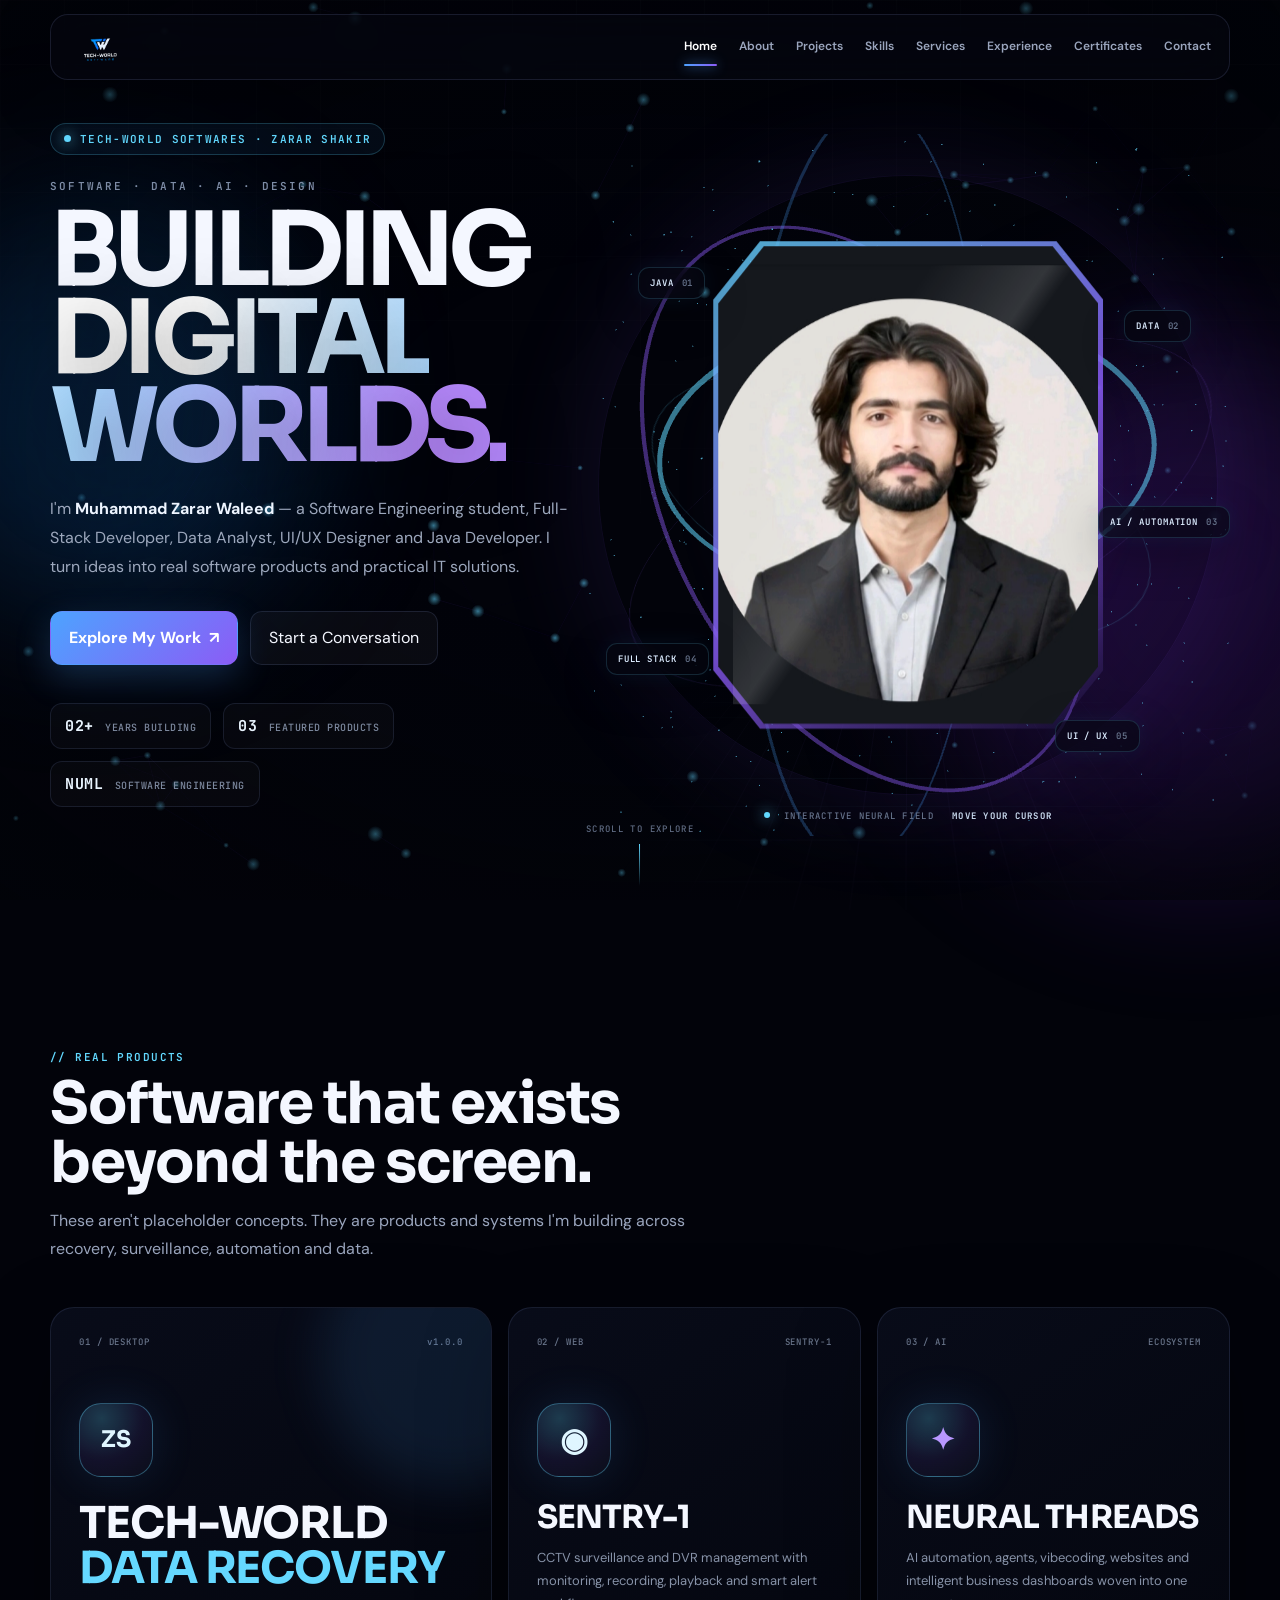
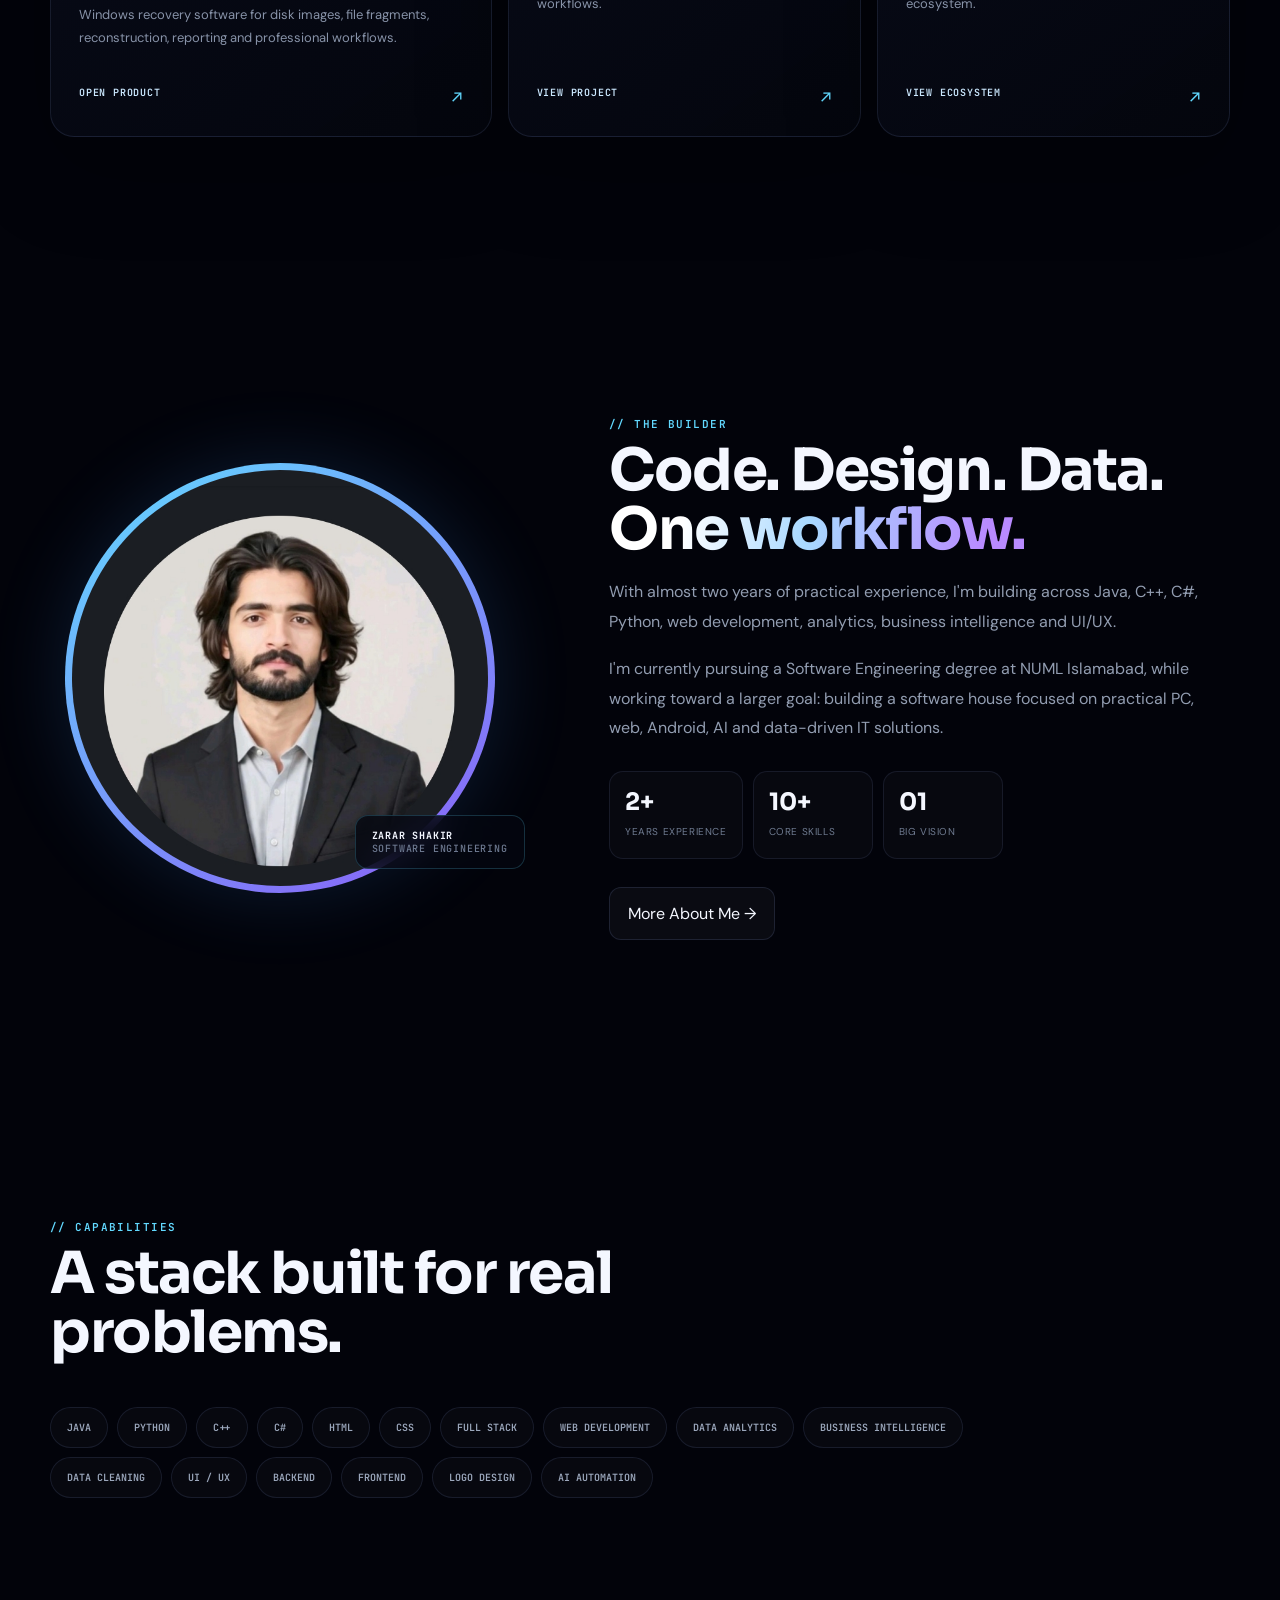
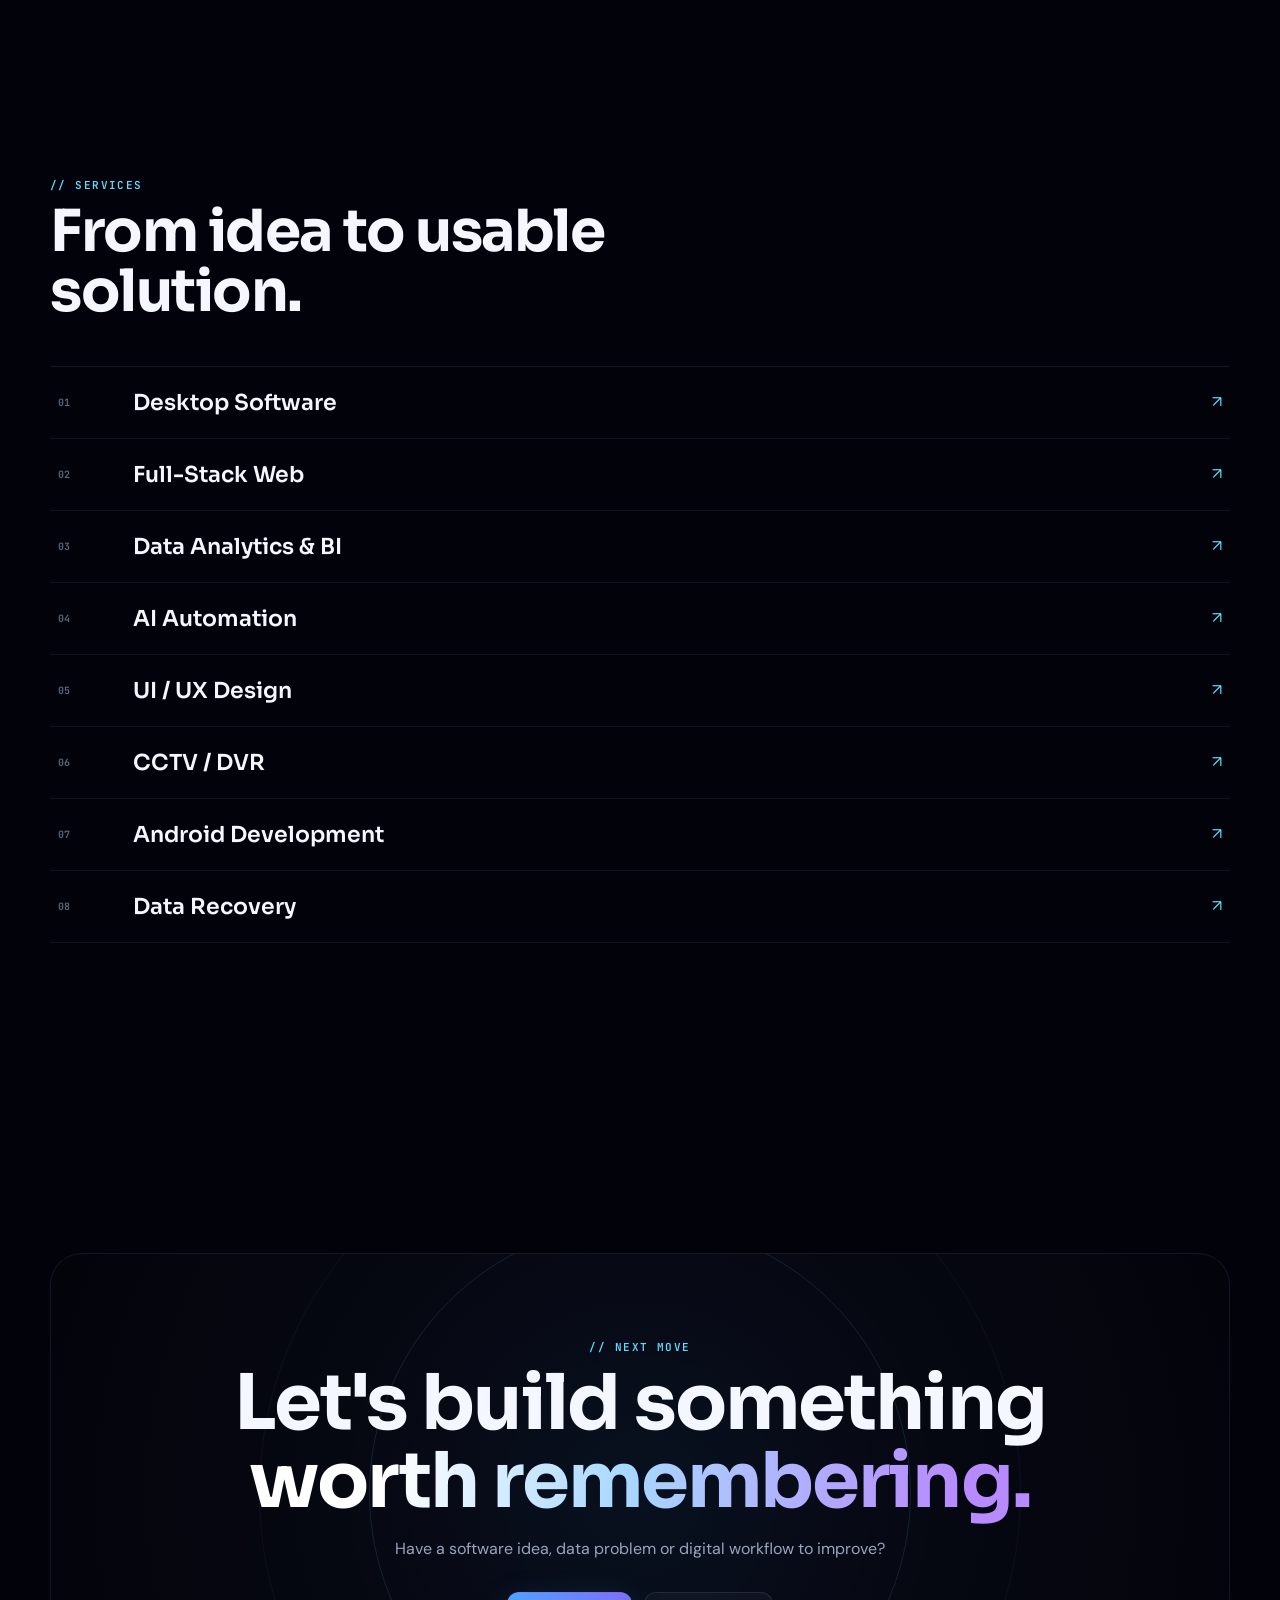
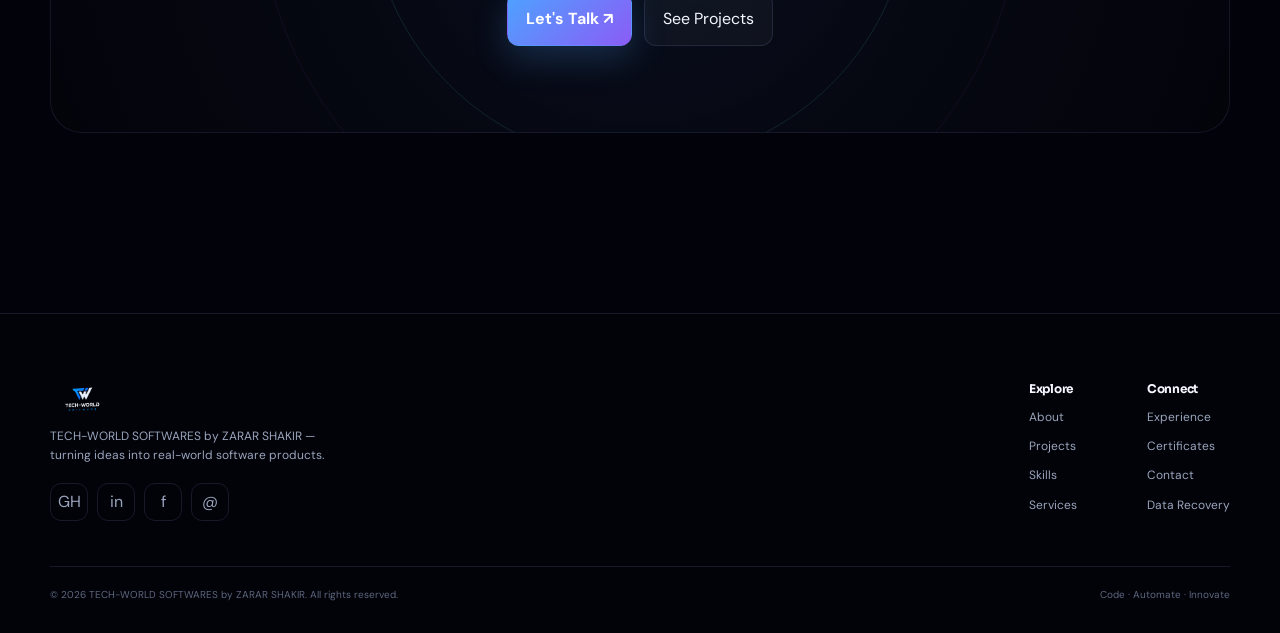
==== commit 71be07b3: "updated files" ====
--- a/index.html
+++ b/index.html
@@ -1,13 +1,15 @@
 <!DOCTYPE html>
 <html lang="en">
 <head>
-<meta charset="UTF-8"><meta name="viewport" content="width=device-width,initial-scale=1">
-<title>Muhammad Zarar Waleed | TECH-WORLD SOFTWARES</title>
+<meta charset="UTF-8">
+<meta name="viewport" content="width=device-width, initial-scale=1.0">
+<title>Muhammad Zarar Waleed — TECH-WORLD SOFTWARES</title>
 <meta name="description" content="Muhammad Zarar Waleed — Software Engineering student, Full-Stack Developer, Data Analyst, UI/UX Designer and Java Developer.">
 <link rel="stylesheet" href="styles.css">
 </head>
-<body>
-<canvas id="neuralCanvas" aria-hidden="true"></canvas><div class="page-vignette"></div>
+<body class="cinematic-home">
+<canvas id="neuralCanvas" aria-hidden="true"></canvas>
+<div class="ambient ambient-a"></div><div class="ambient ambient-b"></div><div class="page-vignette"></div>
 <nav><div class="wrap">
 <a class="nav-brand" href="index.html"><img src="logo-tw.png" alt="TECH-WORLD SOFTWARES"></a>
 <button class="nav-toggle" onclick="toggleNav()" aria-label="Open navigation">☰</button>
@@ -16,114 +18,81 @@
 </div></div></nav>
 
 <main>
-<section class="hero">
-<div class="wrap">
-<div class="hero-copy">
-<div class="eyebrow"><span class="dot"></span> SOFTWARE ENGINEERING · DATA · DESIGN</div>
-<h1>Hi, I'm <span class="gradient-text">Zarar.</span><br>Building software.<br>Connecting intelligence.</h1>
-<p class="sub">I'm Muhammad Zarar Waleed — a Software Engineering student at NUML Islamabad, Full-Stack Developer, Data Analyst, UI/UX Designer and Java Developer. I bridge code, design and data to build practical software products and IT solutions.</p>
-<div class="hero-ctas"><a class="btn-primary" href="products.html">Explore My Work →</a><a class="btn-ghost" href="contact.html">Let's Connect ↗</a></div>
-<div class="hero-stats"><div class="hero-stat"><b>2+</b><span>Years practical experience</span></div><div class="hero-stat"><b>03</b><span>Featured products</span></div><div class="hero-stat"><b>NUML</b><span>Software Engineering</span></div></div>
-</div>
-<div class="hero-stage" aria-label="Interactive technology portrait">
-<div id="hero3d"></div>
-<div class="profile-hero-card"><img src="profile.jpg" alt="Muhammad Zarar Waleed"></div>
-<div class="orbit-label one">AI / DATA</div><div class="orbit-label two">SOFTWARE</div><div class="orbit-label three">SECURITY</div>
-</div>
-</div>
+<section class="cinematic-hero">
+  <div class="hero-scanline"></div>
+  <div class="wrap cinematic-grid">
+    <div class="hero-copy cinematic-copy">
+      <div class="eyebrow"><span class="dot"></span> TECH-WORLD SOFTWARES · ZARAR SHAKIR</div>
+      <div class="hero-kicker">SOFTWARE · DATA · AI · DESIGN</div>
+      <h1>BUILDING<br><span class="gradient-text">DIGITAL WORLDS.</span></h1>
+      <p class="hero-lead">I'm <strong>Muhammad Zarar Waleed</strong> — a Software Engineering student, Full-Stack Developer, Data Analyst, UI/UX Designer and Java Developer. I turn ideas into real software products and practical IT solutions.</p>
+      <div class="hero-ctas"><a class="btn-primary" href="products.html">Explore My Work <span>↗</span></a><a class="btn-ghost" href="contact.html">Start a Conversation</a></div>
+      <div class="hero-meta"><span><b>02+</b> years building</span><span><b>03</b> featured products</span><span><b>NUML</b> Software Engineering</span></div>
+    </div>
+
+    <div class="cinematic-stage" id="cinematicStage">
+      <div class="stage-grid"></div>
+      <div class="stage-halo halo-one"></div><div class="stage-halo halo-two"></div>
+      <div class="portrait-orbit orbit-a"></div><div class="portrait-orbit orbit-b"></div>
+      <div class="portrait-wrap" id="portraitWrap">
+        <div class="portrait-glow"></div>
+        <div class="portrait-frame"><img src="profile.jpg" alt="Muhammad Zarar Waleed"></div>
+        <div class="portrait-sheen"></div>
+      </div>
+      <div class="floating-node node-1"><span>JAVA</span><i>01</i></div>
+      <div class="floating-node node-2"><span>DATA</span><i>02</i></div>
+      <div class="floating-node node-3"><span>AI / AUTOMATION</span><i>03</i></div>
+      <div class="floating-node node-4"><span>FULL STACK</span><i>04</i></div>
+      <div class="floating-node node-5"><span>UI / UX</span><i>05</i></div>
+      <div class="stage-caption"><span class="pulse-dot"></span> INTERACTIVE NEURAL FIELD <b>MOVE YOUR CURSOR</b></div>
+    </div>
+  </div>
+  <div class="scroll-cue"><span>SCROLL TO EXPLORE</span><i></i></div>
 </section>
 
-<section>
-<div class="wrap">
-<div class="section-head"><div class="section-label">// Featured products</div><h2 class="section-title">Real software, not just concepts.</h2><p class="section-desc">A growing portfolio of products spanning data recovery, intelligent surveillance and AI automation.</p></div>
-<div class="showcase-grid">
-<a class="product-card featured" href="recovery.html"><div class="product-icon">◈</div><span class="product-status status-live">Desktop · v1.0.0</span><h3>TECH-WORLD Data Recovery</h3><p>Professional Windows software for recovering lost, deleted or damaged files from disk images and supported storage workflows.</p><span class="product-link">Explore product →</span></a>
-<a class="product-card" href="sentry.html"><div class="product-icon">◉</div><span class="product-status status-live">Web · Surveillance</span><h3>SENTRY-1</h3><p>CCTV Surveillance & DVR management concept with multi-camera monitoring, recording, playback and smart alert workflows.</p><span class="product-link">Explore project →</span></a>
-<a class="product-card" href="neural-threads.html"><div class="product-icon">✦</div><span class="product-status status-soon">AI · Automation</span><h3>NEURAL THREADS</h3><p>An AI-powered automation and vibecoding ecosystem for agents, custom tools, websites and intelligent business dashboards.</p><span class="product-link">Explore ecosystem →</span></a>
-</div></div>
+<section class="cinematic-section projects-section">
+  <div class="wrap">
+    <div class="section-head reveal"><div class="section-label">// REAL PRODUCTS</div><h2 class="section-title">Software that exists beyond the screen.</h2><p class="section-desc">These aren't placeholder concepts. They are products and systems I'm building across recovery, surveillance, automation and data.</p></div>
+    <div class="project-stage-grid">
+      <a class="project-portal project-main reveal" href="recovery.html"><div class="portal-glow"></div><div class="portal-top"><span>01 / DESKTOP</span><span>v1.0.0</span></div><div class="portal-icon">ZS</div><h3>TECH-WORLD<br><span>DATA RECOVERY</span></h3><p>Windows recovery software for disk images, file fragments, reconstruction, reporting and professional workflows.</p><div class="portal-foot">OPEN PRODUCT <b>↗</b></div></a>
+      <a class="project-portal reveal" href="sentry.html"><div class="portal-top"><span>02 / WEB</span><span>SENTRY-1</span></div><div class="portal-icon camera">◉</div><h3>SENTRY-1</h3><p>CCTV surveillance and DVR management with monitoring, recording, playback and smart alert workflows.</p><div class="portal-foot">VIEW PROJECT <b>↗</b></div></a>
+      <a class="project-portal reveal" href="neural-threads.html"><div class="portal-top"><span>03 / AI</span><span>ECOSYSTEM</span></div><div class="portal-icon thread">✦</div><h3>NEURAL THREADS</h3><p>AI automation, agents, vibecoding, websites and intelligent business dashboards woven into one ecosystem.</p><div class="portal-foot">VIEW ECOSYSTEM <b>↗</b></div></a>
+    </div>
+  </div>
 </section>
 
-<section>
-<div class="wrap">
-<div class="section-head"><div class="section-label">// About the builder</div><h2 class="section-title">Code, design and data in one workflow.</h2></div>
-<div class="about-grid">
-<div class="about-photo"><img src="profile.jpg" alt="Muhammad Zarar Waleed"></div>
-<div class="about-text">
-<p><strong>Hi, I'm Zarar.</strong> A Software Engineering student at NUML Islamabad and an aspiring Data Analyst. I work across full-stack development, Java applications, UI/UX, analytics and business intelligence.</p>
-<p>With almost two years of practical experience, I'm building toward a bigger goal: creating a software house that delivers useful PC, web, Android, AI and data-driven IT solutions.</p>
-<div class="about-points"><div class="about-point"><strong>Product Builder</strong><span>Turning ideas into working software.</span></div><div class="about-point"><strong>Data Mindset</strong><span>Cleaning, analyzing and visualizing information.</span></div><div class="about-point"><strong>Design Focus</strong><span>Interfaces that feel clear and intentional.</span></div><div class="about-point"><strong>Future Vision</strong><span>A software house built around practical IT solutions.</span></div></div>
-</div></div></div>
+<section class="cinematic-section profile-section">
+  <div class="wrap profile-split">
+    <div class="profile-visual reveal-l"><div class="profile-ring"><img src="profile.jpg" alt="Muhammad Zarar Waleed"></div><div class="profile-label">ZARAR SHAKIR<br><span>SOFTWARE ENGINEERING</span></div></div>
+    <div class="profile-copy reveal-r"><div class="section-label">// THE BUILDER</div><h2 class="section-title">Code. Design. Data.<br><span class="gradient-text">One workflow.</span></h2><p>With almost two years of practical experience, I'm building across Java, C++, C#, Python, web development, analytics, business intelligence and UI/UX.</p><p>I'm currently pursuing a Software Engineering degree at NUML Islamabad, while working toward a larger goal: building a software house focused on practical PC, web, Android, AI and data-driven IT solutions.</p><div class="mini-stats"><div><b>2+</b><span>Years experience</span></div><div><b>10+</b><span>Core skills</span></div><div><b>01</b><span>Big vision</span></div></div><a class="btn-ghost" href="about.html">More About Me →</a></div>
+  </div>
 </section>
 
-<section>
-<div class="wrap">
-<div class="section-head"><div class="section-label">// Skills</div><h2 class="section-title">A multidisciplinary stack.</h2></div>
-<div class="skill-grid">
-<div class="skill-card"><div class="mini">Development</div><h3>Java · C++ · C# · Python</h3><p>Application development across desktop, backend and software projects.</p></div>
-<div class="skill-card"><div class="mini">Full Stack</div><h3>Frontend · Backend · Web</h3><p>Building complete web experiences from interface to server-side logic.</p></div>
-<div class="skill-card"><div class="mini">Data</div><h3>Analytics · BI · Cleaning</h3><p>Turning raw information into cleaner, useful business insight.</p></div>
-<div class="skill-card"><div class="mini">Design</div><h3>UI/UX · Logo Design</h3><p>Visual systems and interfaces designed around clarity and usability.</p></div>
-<div class="skill-card"><div class="mini">Product</div><h3>Custom IT Solutions</h3><p>Software thinking focused on real workflows and practical problems.</p></div>
-<div class="skill-card"><div class="mini">Emerging</div><h3>AI · Automation</h3><p>Exploring intelligent agents, automation and data-driven products.</p></div>
-</div></div>
-</section>
+<section class="cinematic-section skill-section"><div class="wrap"><div class="section-head reveal"><div class="section-label">// CAPABILITIES</div><h2 class="section-title">A stack built for real problems.</h2></div><div class="skill-wall"><span>JAVA</span><span>PYTHON</span><span>C++</span><span>C#</span><span>HTML</span><span>CSS</span><span>FULL STACK</span><span>WEB DEVELOPMENT</span><span>DATA ANALYTICS</span><span>BUSINESS INTELLIGENCE</span><span>DATA CLEANING</span><span>UI / UX</span><span>BACKEND</span><span>FRONTEND</span><span>LOGO DESIGN</span><span>AI AUTOMATION</span></div></div></section>
 
-<section>
-<div class="wrap">
-<div class="section-head"><div class="section-label">// Services</div><h2 class="section-title">From idea to usable solution.</h2></div>
-<div class="service-grid">
-<div class="service-card"><div class="mini">01</div><h3>Full-Stack Web Development</h3><p>Frontend, backend and complete web applications.</p></div>
-<div class="service-card"><div class="mini">02</div><h3>Desktop Software Development</h3><p>Purpose-built Windows software and utilities.</p></div>
-<div class="service-card"><div class="mini">03</div><h3>Java Development</h3><p>Java applications and software engineering projects.</p></div>
-<div class="service-card"><div class="mini">04</div><h3>Android Development</h3><p>Mobile application concepts and development.</p></div>
-<div class="service-card"><div class="mini">05</div><h3>Data Analytics & BI</h3><p>Data cleaning, analysis and business dashboards.</p></div>
-<div class="service-card"><div class="mini">06</div><h3>UI/UX Design</h3><p>Clean interfaces and user-centered product flows.</p></div>
-<div class="service-card"><div class="mini">07</div><h3>AI Automation</h3><p>Agents, workflows and intelligent business automation.</p></div>
-<div class="service-card"><div class="mini">08</div><h3>CCTV / DVR Solutions</h3><p>Surveillance software concepts and monitoring workflows.</p></div>
-<div class="service-card"><div class="mini">09</div><h3>Data Recovery Solutions</h3><p>Recovery-focused software and technical workflows.</p></div>
-</div></div>
-</section>
+<section class="cinematic-section service-section"><div class="wrap"><div class="section-head reveal"><div class="section-label">// SERVICES</div><h2 class="section-title">From idea to usable solution.</h2></div><div class="service-rail"><a href="services.html"><b>01</b><span>Desktop Software</span><i>↗</i></a><a href="services.html"><b>02</b><span>Full-Stack Web</span><i>↗</i></a><a href="services.html"><b>03</b><span>Data Analytics & BI</span><i>↗</i></a><a href="services.html"><b>04</b><span>AI Automation</span><i>↗</i></a><a href="services.html"><b>05</b><span>UI / UX Design</span><i>↗</i></a><a href="services.html"><b>06</b><span>CCTV / DVR</span><i>↗</i></a><a href="services.html"><b>07</b><span>Android Development</span><i>↗</i></a><a href="services.html"><b>08</b><span>Data Recovery</span><i>↗</i></a></div></div></section>
 
-<section>
-<div class="wrap">
-<div class="section-head"><div class="section-label">// Journey</div><h2 class="section-title">Still learning. Already building.</h2></div>
-<div class="timeline"><div class="timeline-item"><div class="time">CURRENT · NUML ISLAMABAD</div><h3>Software Engineering Degree</h3><p>Currently pursuing Software Engineering while building practical software products across development, data and design.</p></div><div class="timeline-item"><div class="time">~2 YEARS</div><h3>Practical Development Experience</h3><p>Hands-on work across software development, full-stack applications, analytics, UI/UX and IT solutions.</p></div><div class="timeline-item"><div class="time">IN PROGRESS</div><h3>Data Analytics Course</h3><p>Currently expanding the data analytics skillset toward stronger business intelligence and decision support.</p></div></div>
-</div>
-</section>
-
-<section>
-<div class="wrap"><div class="certificate-card"><span class="badge-progress">In Progress</span><h3>Data Analytics Course</h3><p>Certificate currently under progress. Completed certifications can be added to this section later.</p></div></div>
-</section>
-
-<section>
-<div class="wrap" style="text-align:center"><div class="section-label">// Next move</div><h2 class="section-title center">Let's build something intelligent.</h2><p class="section-desc center">Have an idea, software problem or digital workflow to improve? Let's talk.</p><div class="hero-ctas" style="justify-content:center"><a class="btn-primary" href="contact.html">Start a Conversation →</a><a class="btn-ghost" href="about.html">More About Me</a></div></div>
-</section>
+<section class="cinematic-section final-section"><div class="wrap final-wrap reveal"><div class="section-label">// NEXT MOVE</div><h2 class="section-title">Let's build something<br><span class="gradient-text">worth remembering.</span></h2><p class="section-desc">Have a software idea, data problem or digital workflow to improve?</p><div class="hero-ctas"><a class="btn-primary" href="contact.html">Let's Talk ↗</a><a class="btn-ghost" href="products.html">See Projects</a></div></div></section>
 </main>
-
-<footer><div class="wrap"><div class="footer-top"><div><a class="footer-brand" href="index.html"><img src="logo-tw.png" alt="TECH-WORLD SOFTWARES"></a><p class="footer-tagline">TECH-WORLD SOFTWARES by ZARAR SHAKIR — turning ideas into real-world software products.</p><div class="social-row"><a class="social-icon" href="https://github.com/TechWorldSoftwares/TechWorldSoftwares.github.io" target="_blank" aria-label="GitHub">GH</a><a class="social-icon" href="https://www.linkedin.com/in/m-zarar-waleed-9b4a78322" target="_blank" aria-label="LinkedIn">in</a><a class="social-icon" href="https://web.facebook.com/zarar.waleed.2025" target="_blank" aria-label="Facebook">f</a><a class="social-icon" href="mailto:techworldsoftwares585@gmail.com" aria-label="Email">@</a></div></div><div class="footer-cols"><div class="footer-col"><h5>Explore</h5><a href="about.html">About</a><a href="products.html">Projects</a><a href="features.html">Skills</a><a href="services.html">Services</a></div><div class="footer-col"><h5>Connect</h5><a href="experience.html">Experience</a><a href="certificates.html">Certificates</a><a href="contact.html">Contact</a><a href="recovery.html">Data Recovery</a></div></div></div><div class="footer-bottom"><span>© 2026 TECH-WORLD SOFTWARES by ZARAR SHAKIR. All rights reserved.</span><span class="mono">Code · Automate · Innovate</span></div></div></footer>
-
+<footer><div class="wrap"><div class="footer-top"><div><a class="footer-brand" href="index.html"><img src="logo-tw.png" alt="TECH-WORLD SOFTWARES"></a><p class="footer-tagline">TECH-WORLD SOFTWARES by ZARAR SHAKIR — turning ideas into real-world software products.</p><div class="social-row"><a class="social-icon" href="https://github.com/TechWorldSoftwares/TechWorldSoftwares.github.io" target="_blank" rel="noopener">GH</a><a class="social-icon" href="https://www.linkedin.com/in/m-zarar-waleed-9b4a78322" target="_blank" rel="noopener">in</a><a class="social-icon" href="https://web.facebook.com/zarar.waleed.2025" target="_blank" rel="noopener">f</a><a class="social-icon" href="mailto:techworldsoftwares585@gmail.com">@</a></div></div><div class="footer-cols"><div class="footer-col"><h5>Explore</h5><a href="about.html">About</a><a href="products.html">Projects</a><a href="features.html">Skills</a><a href="services.html">Services</a></div><div class="footer-col"><h5>Connect</h5><a href="experience.html">Experience</a><a href="certificates.html">Certificates</a><a href="contact.html">Contact</a><a href="recovery.html">Data Recovery</a></div></div></div><div class="footer-bottom"><span>© 2026 TECH-WORLD SOFTWARES by ZARAR SHAKIR. All rights reserved.</span><span class="mono">Code · Automate · Innovate</span></div></div></footer>
 <script src="main.js"></script>
 <script type="module">
 import * as THREE from './three.module.min.js';
-const host=document.getElementById('hero3d');
+const host=document.getElementById('cinematicStage');
 if(host && !matchMedia('(prefers-reduced-motion: reduce)').matches){
- const scene=new THREE.Scene(), camera=new THREE.PerspectiveCamera(38,1,.1,100); camera.position.z=6;
- const renderer=new THREE.WebGLRenderer({alpha:true,antialias:true}); renderer.setPixelRatio(Math.min(devicePixelRatio||1,1.6)); host.appendChild(renderer.domElement);
- const group=new THREE.Group();scene.add(group);
- const core=new THREE.Mesh(new THREE.IcosahedronGeometry(1.18,2),new THREE.MeshStandardMaterial({color:0x10172e,metalness:.8,roughness:.22,transparent:true,opacity:.9}));
- group.add(core);
- const ring1=new THREE.Mesh(new THREE.TorusGeometry(1.65,.025,12,96),new THREE.MeshBasicMaterial({color:0x4da3ff,transparent:true,opacity:.8}));
- const ring2=new THREE.Mesh(new THREE.TorusGeometry(1.92,.018,12,96),new THREE.MeshBasicMaterial({color:0x8b5cf6,transparent:true,opacity:.7}));
- ring1.rotation.x=.7;ring1.rotation.y=.3;ring2.rotation.x=-.45;ring2.rotation.z=.6;group.add(ring1,ring2);
- const pts=new THREE.BufferGeometry(), arr=[]; for(let i=0;i<180;i++){const r=1.8+Math.random()*.9,a=Math.random()*Math.PI*2,b=Math.acos(2*Math.random()-1);arr.push(r*Math.sin(b)*Math.cos(a),r*Math.sin(b)*Math.sin(a),r*Math.cos(b))}
- pts.setAttribute('position',new THREE.Float32BufferAttribute(arr,3));
- group.add(new THREE.Points(pts,new THREE.PointsMaterial({color:0x62d9ff,size:.025,transparent:true,opacity:.75})));
- scene.add(new THREE.AmbientLight(0xffffff,.7));
- const blue=new THREE.PointLight(0x4da3ff,3.2,10);blue.position.set(-3,2,3);scene.add(blue);
- const purple=new THREE.PointLight(0x8b5cf6,3,10);purple.position.set(3,-2,2);scene.add(purple);
- let tx=0,ty=0; addEventListener('mousemove',e=>{tx=(e.clientX/innerWidth-.5)*.55;ty=(e.clientY/innerHeight-.5)*.35},{passive:true});
- function resize(){const r=host.getBoundingClientRect();renderer.setSize(r.width,r.height,false);camera.aspect=r.width/r.height;camera.updateProjectionMatrix()} addEventListener('resize',resize);resize();
- let t=0;function loop(){requestAnimationFrame(loop);t+=.004;group.rotation.y+=(tx-group.rotation.y)*.025;group.rotation.x+=(-ty-group.rotation.x)*.025;core.rotation.y+=.002;ring1.rotation.z+=.004;ring2.rotation.z-=.003;renderer.render(scene,camera)}loop();
+ const scene=new THREE.Scene(); const camera=new THREE.PerspectiveCamera(42,1,.1,100); camera.position.z=7;
+ const renderer=new THREE.WebGLRenderer({alpha:true,antialias:true}); renderer.setPixelRatio(Math.min(devicePixelRatio||1,1.5)); host.appendChild(renderer.domElement);
+ const group=new THREE.Group(); scene.add(group);
+ const core=new THREE.Mesh(new THREE.IcosahedronGeometry(1.25,2),new THREE.MeshPhysicalMaterial({color:0x0a1022,metalness:.75,roughness:.2,transparent:true,opacity:.8,emissive:0x080b25,emissiveIntensity:.5})); group.add(core);
+ const ringA=new THREE.Mesh(new THREE.TorusGeometry(1.85,.018,12,128),new THREE.MeshBasicMaterial({color:0x62d9ff,transparent:true,opacity:.55})); ringA.rotation.x=.95; ringA.rotation.z=.2;
+ const ringB=new THREE.Mesh(new THREE.TorusGeometry(2.25,.012,12,128),new THREE.MeshBasicMaterial({color:0x8b5cf6,transparent:true,opacity:.45})); ringB.rotation.x=-.55; ringB.rotation.y=.7;
+ const ringC=new THREE.Mesh(new THREE.TorusGeometry(2.7,.008,8,128),new THREE.MeshBasicMaterial({color:0x4da3ff,transparent:true,opacity:.25})); ringC.rotation.y=1.2; group.add(ringA,ringB,ringC);
+ const geo=new THREE.BufferGeometry(), pts=[]; for(let i=0;i<420;i++){const r=1.7+Math.random()*1.8,a=Math.random()*Math.PI*2,b=Math.acos(2*Math.random()-1);pts.push(r*Math.sin(b)*Math.cos(a),r*Math.sin(b)*Math.sin(a),r*Math.cos(b));} geo.setAttribute('position',new THREE.Float32BufferAttribute(pts,3)); group.add(new THREE.Points(geo,new THREE.PointsMaterial({color:0x63d8ff,size:.018,transparent:true,opacity:.75})));
+ scene.add(new THREE.AmbientLight(0xffffff,.55)); const l1=new THREE.PointLight(0x4da3ff,3.8,12);l1.position.set(-3,2,4);scene.add(l1);const l2=new THREE.PointLight(0x8b5cf6,3.2,12);l2.position.set(3,-2,3);scene.add(l2);
+ let mx=0,my=0,tx=0,ty=0; addEventListener('mousemove',e=>{tx=(e.clientX/innerWidth-.5)*.7;ty=(e.clientY/innerHeight-.5)*.5},{passive:true});
+ function resize(){const r=host.getBoundingClientRect();renderer.setSize(r.width,r.height,false);camera.aspect=r.width/r.height;camera.updateProjectionMatrix()} addEventListener('resize',resize,{passive:true});resize();
+ function loop(t){requestAnimationFrame(loop);mx+=(tx-mx)*.035;my+=(ty-my)*.035;group.rotation.y=mx+Math.sin(t*.00025)*.08;group.rotation.x=-my+Math.cos(t*.00022)*.05;ringA.rotation.z+=.003;ringB.rotation.z-=.002;ringC.rotation.x+=.0015;core.rotation.y+=.002;renderer.render(scene,camera)} requestAnimationFrame(loop);
 }
 </script>
-</body></html>
+</body>
+</html>
--- a/styles.css
+++ b/styles.css
@@ -1,5 +1,5 @@
 
-@import url('https://fonts.googleapis.com/css2?family=Space+Grotesk:wght@400;500;600;700&family=Inter:wght@400;500;600;700&family=JetBrains+Mono:wght@400;500&display=swap');
+@import url('https://fonts.googleapis.com/css2?family=DM+Sans:wght@400;500;600;700&family=JetBrains+Mono:wght@400;500;600&family=Sora:wght@400;500;600;700&display=swap');
 
 :root{
   --bg:#04050b;
@@ -22,13 +22,13 @@
 body{background:
  radial-gradient(900px 500px at 12% 8%,rgba(77,163,255,.10),transparent 62%),
  radial-gradient(900px 600px at 88% 22%,rgba(139,92,246,.10),transparent 62%),
- var(--bg);color:var(--text);font-family:Inter,system-ui,sans-serif;overflow-x:hidden;line-height:1.5}
+ var(--bg);color:var(--text);font-family:"DM Sans",system-ui,sans-serif;overflow-x:hidden;line-height:1.6;-webkit-font-smoothing:antialiased;text-rendering:optimizeLegibility}
 body:before{content:"";position:fixed;inset:0;pointer-events:none;z-index:-1;background-image:linear-gradient(rgba(255,255,255,.018) 1px,transparent 1px),linear-gradient(90deg,rgba(255,255,255,.018) 1px,transparent 1px);background-size:64px 64px;mask-image:linear-gradient(to bottom,black,transparent 80%)}
 ::selection{background:var(--purple);color:white}
 a{color:inherit;text-decoration:none}
 img{max-width:100%;display:block}
 button,input,textarea{font:inherit}
-h1,h2,h3,h4,h5{font-family:"Space Grotesk",sans-serif;letter-spacing:-.025em}
+h1,h2,h3,h4,h5{font-family:"Sora",sans-serif;letter-spacing:-.025em}
 .wrap{width:min(1180px,calc(100% - 40px));margin:auto;position:relative;z-index:2}
 
 #neuralCanvas{position:fixed;inset:0;width:100%;height:100%;z-index:0;pointer-events:none;opacity:.9}
@@ -63,7 +63,7 @@
 .btn-ghost:hover{border-color:rgba(98,217,255,.35);box-shadow:0 12px 30px rgba(77,163,255,.08)}
 .hero-stats{display:flex;gap:10px;flex-wrap:wrap;margin-top:42px}
 .hero-stat{min-width:120px;padding:13px 15px;border:1px solid var(--line);border-radius:14px;background:rgba(255,255,255,.025);backdrop-filter:blur(10px)}
-.hero-stat b{display:block;font:700 22px "Space Grotesk";color:#fff}
+.hero-stat b{display:block;font:700 22px "Sora";color:#fff}
 .hero-stat span{display:block;margin-top:2px;font-size:10px;color:var(--faint);text-transform:uppercase;letter-spacing:.08em}
 
 .hero-stage{min-height:620px;position:relative;display:grid;place-items:center}
@@ -127,14 +127,14 @@
 .products-grid,.download-cards,.pricing-grid{display:grid;grid-template-columns:repeat(3,1fr);gap:16px}
 .download-cards{grid-template-columns:repeat(2,1fr);max-width:900px;margin:auto}
 .dl-card{padding:30px}.dl-big-icon{font-size:40px;margin-bottom:14px}.dl-card h3{font-size:25px}.dl-card p{color:var(--muted);margin:8px 0 22px}
-.pricing-grid{grid-template-columns:repeat(2,1fr);max-width:900px;margin:auto}.price-card{padding:26px}.price-card.highlight{border-color:rgba(98,217,255,.38)}.price-badge{font:600 10px "JetBrains Mono";color:var(--cyan)}.price{font-size:40px;font-family:"Space Grotesk";font-weight:700;margin:12px 0}.period{color:var(--muted);font-size:12px}.check{color:#78f5bb;font-size:13px;margin-top:8px}
+.pricing-grid{grid-template-columns:repeat(2,1fr);max-width:900px;margin:auto}.price-card{padding:26px}.price-card.highlight{border-color:rgba(98,217,255,.38)}.price-badge{font:600 10px "JetBrains Mono";color:var(--cyan)}.price{font-size:40px;font-family:"Sora";font-weight:700;margin:12px 0}.period{color:var(--muted);font-size:12px}.check{color:#78f5bb;font-size:13px;margin-top:8px}
 .calc-card{padding:25px;max-width:700px;margin:35px auto}.duration-options{display:flex;gap:10px;flex-wrap:wrap}.duration-opt{padding:10px 14px;border:1px solid var(--line);border-radius:10px;cursor:pointer}.duration-opt.selected{border-color:var(--blue);background:rgba(77,163,255,.1)}.calc-total{font-size:28px;margin-top:20px}.d-label{color:var(--muted);font-size:12px}.amount{font-weight:700}.d-save{color:#78f5bb;font-size:11px}
 
 .contact-grid{display:grid;grid-template-columns:.8fr 1.2fr;gap:16px;max-width:950px;margin:auto}.contact-card{padding:28px}.contact-row{display:flex;gap:14px;padding:16px 0;border-bottom:1px solid var(--line)}.contact-row:last-child{border-bottom:0}.c-icon{width:40px;height:40px;border-radius:12px;display:grid;place-items:center;background:rgba(77,163,255,.09);color:var(--cyan)}.contact-row b{display:block}.contact-row span{display:block;color:var(--muted);font-size:12px;margin-top:3px}.contact-form{display:grid;gap:11px}.contact-form input,.contact-form textarea,.license-input{width:100%;background:rgba(0,0,0,.25);border:1px solid var(--line);border-radius:12px;color:#fff;padding:13px 14px;outline:none}.contact-form textarea{min-height:150px;resize:vertical}.contact-form input:focus,.contact-form textarea:focus,.license-input:focus{border-color:rgba(98,217,255,.5);box-shadow:0 0 0 3px rgba(77,163,255,.07)}
 
 .faq-list{max-width:850px;margin:auto}.faq-item{margin-bottom:10px;overflow:hidden;cursor:pointer}.faq-q{padding:19px 20px;font-weight:700;display:flex;justify-content:space-between;gap:20px}.arrow{color:var(--cyan);transition:.2s}.faq-a{max-height:0;overflow:hidden;transition:max-height .3s ease}.faq-a p{padding:0 20px 20px;color:var(--muted);font-size:13px;line-height:1.7}.faq-item.open .faq-a{max-height:300px}.faq-item.open .arrow{transform:rotate(180deg)}
 
-.about-wrap{display:grid;grid-template-columns:.8fr 1.2fr;gap:60px;align-items:center}.about-visual{display:grid;place-items:center}.about-visual img{width:min(300px,100%);filter:drop-shadow(0 0 40px rgba(77,163,255,.2))}.name{font:700 26px "Space Grotesk";margin-top:25px}.role{color:var(--cyan);font-size:12px;margin-top:3px}
+.about-wrap{display:grid;grid-template-columns:.8fr 1.2fr;gap:60px;align-items:center}.about-visual{display:grid;place-items:center}.about-visual img{width:min(300px,100%);filter:drop-shadow(0 0 40px rgba(77,163,255,.2))}.name{font:700 26px "Sora";margin-top:25px}.role{color:var(--cyan);font-size:12px;margin-top:3px}
 
 .social-row{display:flex;gap:9px;margin-top:18px}.social-icon{width:38px;height:38px;display:grid;place-items:center;border:1px solid var(--line);border-radius:11px;color:var(--muted);transition:.2s}.social-icon:hover{color:#fff;border-color:rgba(98,217,255,.4);transform:translateY(-3px)}
 footer{position:relative;z-index:3;padding:65px 0 30px;border-top:1px solid var(--line);background:rgba(3,4,9,.65)}
@@ -159,3 +159,26 @@
  .page-hero{min-height:45vh}.page-hero .wrap{padding:65px 0}.page-hero h1{font-size:42px}
 }
 @media(prefers-reduced-motion:reduce){*,*:before,*:after{animation-duration:.001ms!important;animation-iteration-count:1!important;scroll-behavior:auto!important;transition-duration:.001ms!important}}
+
+/* ===== CINEMATIC PORTFOLIO V3 ===== */
+.cinematic-home{background:#02030a;}
+.ambient{position:fixed;pointer-events:none;filter:blur(80px);opacity:.35;z-index:0;border-radius:50%;}
+.ambient-a{width:420px;height:420px;left:-120px;top:22%;background:#1265b7}.ambient-b{width:520px;height:520px;right:-180px;top:38%;background:#6423b6}
+.cinematic-hero{min-height:100svh;padding:110px 0 50px;display:flex;align-items:center;position:relative;overflow:hidden}
+.hero-scanline{position:absolute;inset:0;pointer-events:none;background:linear-gradient(transparent 49.8%,rgba(98,217,255,.035) 50%,transparent 50.2%);background-size:100% 8px;mask-image:linear-gradient(to bottom,rgba(0,0,0,.5),transparent 70%)}
+.cinematic-grid{display:grid;grid-template-columns:.9fr 1.1fr;gap:10px;align-items:center;min-height:calc(100svh - 150px)}
+.cinematic-copy{z-index:8;padding-bottom:40px}.hero-kicker{font:600 11px 'JetBrains Mono';letter-spacing:.2em;color:#8190aa;margin-top:24px}.cinematic-copy h1{font-size:clamp(58px,8vw,118px);line-height:.86;margin:14px 0 24px;letter-spacing:-.065em;text-shadow:0 20px 80px rgba(0,0,0,.35)}
+.hero-lead{max-width:620px;color:#9da8bd;font-size:16px;line-height:1.8}.hero-lead strong{color:#eef5ff}.hero-meta{display:flex;gap:12px;flex-wrap:wrap;margin-top:38px}.hero-meta span{padding:12px 14px;border:1px solid rgba(130,150,210,.15);background:rgba(255,255,255,.025);border-radius:12px;color:#7d899f;font:500 10px 'JetBrains Mono';text-transform:uppercase;letter-spacing:.05em}.hero-meta b{color:#eaf5ff;font-size:15px;margin-right:5px}
+.cinematic-stage{height:min(760px,78vh);min-height:560px;position:relative;isolation:isolate;perspective:1200px}.cinematic-stage canvas{position:absolute!important;inset:0;z-index:1;width:100%!important;height:100%!important}.stage-grid{position:absolute;inset:12% 4% 5%;background:linear-gradient(rgba(98,217,255,.055) 1px,transparent 1px),linear-gradient(90deg,rgba(139,92,246,.055) 1px,transparent 1px);background-size:42px 42px;transform:perspective(600px) rotateX(62deg) translateY(22%);transform-origin:center bottom;mask-image:radial-gradient(circle,black 0 35%,transparent 78%);opacity:.55;z-index:0}.stage-halo{position:absolute;left:50%;top:50%;transform:translate(-50%,-50%);border-radius:50%;pointer-events:none}.halo-one{width:360px;height:360px;background:radial-gradient(circle,rgba(77,163,255,.13),transparent 67%);filter:blur(15px)}.halo-two{width:620px;height:620px;border:1px solid rgba(139,92,246,.09);box-shadow:0 0 120px rgba(139,92,246,.12)}
+.portrait-wrap{position:absolute;z-index:6;left:50%;top:50%;width:min(390px,44vw);aspect-ratio:4/5;transform:translate(-50%,-50%) rotateY(0deg);transform-style:preserve-3d;transition:transform .15s ease-out}.portrait-glow{position:absolute;inset:8%;background:radial-gradient(circle,rgba(77,163,255,.45),rgba(139,92,246,.2) 45%,transparent 70%);filter:blur(35px);transform:translateZ(-40px)}.portrait-frame{position:absolute;inset:0;padding:5px;background:linear-gradient(145deg,rgba(98,217,255,.8),rgba(139,92,246,.85) 55%,rgba(15,16,32,.2));clip-path:polygon(12% 0,88% 0,100% 12%,100% 88%,88% 100%,12% 100%,0 88%,0 12%);box-shadow:0 30px 100px rgba(0,0,0,.45),0 0 45px rgba(98,217,255,.16)}.portrait-frame img{width:100%;height:100%;object-fit:cover;object-position:center top;clip-path:inherit;filter:saturate(.92) contrast(1.06);background:#080b15}.portrait-sheen{position:absolute;inset:5%;background:linear-gradient(125deg,transparent 30%,rgba(255,255,255,.13) 48%,transparent 52%);mix-blend-mode:screen;animation:sheen 7s linear infinite;pointer-events:none;clip-path:inherit}.portrait-orbit{position:absolute;left:50%;top:50%;border-radius:50%;border:1px solid rgba(98,217,255,.18);z-index:4;transform:translate(-50%,-50%) rotate(18deg) rotateX(64deg)}.orbit-a{width:510px;height:510px}.orbit-b{width:610px;height:610px;border-color:rgba(139,92,246,.14);transform:translate(-50%,-50%) rotate(-24deg) rotateX(66deg)}
+@keyframes sheen{0%{transform:translateX(-100%)}45%,100%{transform:translateX(100%)}} 
+.floating-node{position:absolute;z-index:7;padding:9px 11px;border:1px solid rgba(98,217,255,.16);background:rgba(5,7,17,.62);backdrop-filter:blur(14px);border-radius:11px;box-shadow:0 16px 45px rgba(0,0,0,.3),0 0 25px rgba(77,163,255,.08);font:600 9px 'JetBrains Mono';letter-spacing:.1em;color:#dcecff;animation:nodeFloat 5s ease-in-out infinite}.floating-node i{font-style:normal;color:#66738b;margin-left:8px}.node-1{left:8%;top:19%;animation-delay:-1s}.node-2{right:6%;top:25%;animation-delay:-2.2s}.node-3{right:0;top:53%;animation-delay:-3.2s}.node-4{left:3%;bottom:23%;animation-delay:-.4s}.node-5{right:14%;bottom:12%;animation-delay:-1.8s}@keyframes nodeFloat{50%{transform:translate3d(0,-10px,0)}}
+.stage-caption{position:absolute;z-index:8;bottom:2%;left:50%;transform:translateX(-50%);white-space:nowrap;color:#67748d;font:500 9px 'JetBrains Mono';letter-spacing:.14em}.stage-caption b{color:#c7d8ed;margin-left:12px}.pulse-dot{display:inline-block;width:6px;height:6px;border-radius:50%;background:#62d9ff;box-shadow:0 0 14px #62d9ff;margin-right:7px;vertical-align:1px}
+.scroll-cue{position:absolute;bottom:24px;left:50%;transform:translateX(-50%);z-index:10;color:#5f6b82;font:500 9px 'JetBrains Mono';letter-spacing:.15em;text-align:center}.scroll-cue i{display:block;width:1px;height:42px;margin:9px auto 0;background:linear-gradient(#62d9ff,transparent);animation:scrollPulse 1.8s ease-in-out infinite}@keyframes scrollPulse{50%{height:58px;opacity:.35}}
+.cinematic-section{padding:140px 0}.project-stage-grid{display:grid;grid-template-columns:1.25fr 1fr 1fr;gap:16px}.project-portal{min-height:430px;padding:28px;position:relative;overflow:hidden;border:1px solid rgba(130,150,210,.15);background:linear-gradient(145deg,rgba(10,14,29,.82),rgba(4,6,14,.92));border-radius:24px;box-shadow:0 30px 90px rgba(0,0,0,.28);transition:.35s transform,.35s border-color,.35s box-shadow;display:flex;flex-direction:column}.project-portal:hover{transform:translateY(-10px) rotateX(2deg) rotateY(-1deg);border-color:rgba(98,217,255,.34);box-shadow:0 40px 100px rgba(0,0,0,.42),0 0 55px rgba(77,163,255,.08)}.portal-top{display:flex;justify-content:space-between;color:#69758b;font:500 9px 'JetBrains Mono';letter-spacing:.1em}.portal-icon{width:74px;height:74px;border-radius:22px;margin:55px 0 24px;display:grid;place-items:center;font:700 23px 'Sora';color:#dff6ff;border:1px solid rgba(98,217,255,.35);background:radial-gradient(circle at 30% 20%,rgba(98,217,255,.24),rgba(139,92,246,.09) 55%,rgba(255,255,255,.02));box-shadow:0 0 45px rgba(77,163,255,.12)}.portal-icon.camera{font-size:32px}.portal-icon.thread{font-size:30px;color:#b997ff}.project-portal h3{font-size:32px;line-height:1.02}.project-main h3{font-size:44px}.project-portal h3 span{color:#65d8ff}.project-portal p{margin-top:14px;color:#8792a8;font-size:13px;line-height:1.75;max-width:540px}.portal-foot{margin-top:auto;padding-top:26px;color:#cbe8ff;font:600 10px 'JetBrains Mono';letter-spacing:.08em}.portal-foot b{float:right;color:#62d9ff;font-size:17px}.portal-glow{position:absolute;width:260px;height:260px;right:-90px;top:-80px;border-radius:50%;background:rgba(77,163,255,.11);filter:blur(25px)}
+.profile-split{display:grid;grid-template-columns:.85fr 1.15fr;gap:100px;align-items:center}.profile-visual{position:relative;max-width:430px;margin:auto}.profile-ring{padding:7px;border-radius:50%;background:linear-gradient(145deg,#62d9ff,#8b5cf6);box-shadow:0 0 80px rgba(77,163,255,.16)}.profile-ring img{aspect-ratio:1;object-fit:cover;border-radius:50%;object-position:center top}.profile-label{position:absolute;right:-30px;bottom:24px;padding:13px 16px;border:1px solid rgba(98,217,255,.2);background:rgba(5,7,17,.76);backdrop-filter:blur(15px);border-radius:13px;font:700 10px 'JetBrains Mono';letter-spacing:.08em}.profile-label span{color:#6e7a91;font-weight:500}.profile-copy p{color:#929db1;line-height:1.85;margin:18px 0;max-width:700px}.mini-stats{display:flex;gap:10px;margin:28px 0}.mini-stats div{min-width:120px;padding:15px;border:1px solid rgba(130,150,210,.13);border-radius:14px;background:rgba(255,255,255,.025)}.mini-stats b{display:block;font:700 24px 'Sora'}.mini-stats span{font-size:10px;color:#6f7b91;text-transform:uppercase;letter-spacing:.06em}
+.skill-wall{display:flex;flex-wrap:wrap;gap:9px;max-width:1000px}.skill-wall span{padding:13px 16px;border:1px solid rgba(130,150,210,.14);border-radius:999px;color:#9ca8bd;background:rgba(255,255,255,.025);font:600 10px 'JetBrains Mono';transition:.25s}.skill-wall span:hover{color:#eaf7ff;border-color:rgba(98,217,255,.34);box-shadow:0 0 30px rgba(77,163,255,.08);transform:translateY(-3px)}
+.service-rail{border-top:1px solid rgba(130,150,210,.14)}.service-rail a{display:grid;grid-template-columns:60px 1fr 30px;align-items:center;gap:15px;padding:22px 8px;border-bottom:1px solid rgba(130,150,210,.12);transition:.25s}.service-rail a:hover{padding-left:18px;background:linear-gradient(90deg,rgba(77,163,255,.07),transparent)}.service-rail b{font:600 10px 'JetBrains Mono';color:#5f6c82}.service-rail span{font:600 22px 'Sora'}.service-rail i{font-style:normal;color:#62d9ff;text-align:right}.final-section{padding-top:170px;padding-bottom:180px}.final-wrap{min-height:480px;display:flex;flex-direction:column;justify-content:center;align-items:center;text-align:center;border:1px solid rgba(130,150,210,.12);border-radius:32px;background:radial-gradient(circle at center,rgba(77,163,255,.09),rgba(10,12,24,.6) 45%,rgba(4,5,11,.82));position:relative;overflow:hidden}.final-wrap:before,.final-wrap:after{content:'';position:absolute;border-radius:50%;border:1px solid rgba(98,217,255,.12);width:540px;height:540px;left:50%;top:50%;transform:translate(-50%,-50%);pointer-events:none}.final-wrap:after{width:760px;height:760px;border-color:rgba(139,92,246,.08)}.final-wrap>*{position:relative;z-index:2}.final-wrap .section-title{font-size:clamp(44px,6vw,78px)}
+@media(max-width:1000px){.cinematic-grid{grid-template-columns:1fr}.cinematic-copy{text-align:center;display:flex;align-items:center;flex-direction:column}.hero-lead{max-width:720px}.cinematic-stage{height:600px}.project-stage-grid{grid-template-columns:1fr 1fr}.project-main{grid-column:1/-1}.profile-split{grid-template-columns:1fr;gap:60px}.profile-copy{text-align:center}.profile-copy .btn-ghost{margin:auto}.mini-stats{justify-content:center}}
+@media(max-width:640px){.cinematic-hero{padding-top:95px}.cinematic-grid{min-height:auto}.cinematic-copy h1{font-size:clamp(48px,16vw,72px)}.hero-lead{font-size:14px}.hero-meta{justify-content:center}.hero-meta span{font-size:8px}.cinematic-stage{min-height:470px;height:66vh}.portrait-wrap{width:min(280px,66vw)}.orbit-a{width:370px;height:370px}.orbit-b{width:440px;height:440px}.floating-node{font-size:7px;padding:7px 8px}.node-1{left:0}.node-2{right:0}.node-3{right:-2%}.node-4{left:-2%}.node-5{right:4%}.stage-caption{font-size:7px}.stage-caption b{display:none}.project-stage-grid{grid-template-columns:1fr}.project-main{grid-column:auto}.project-main h3{font-size:36px}.project-portal{min-height:360px}.service-rail span{font-size:17px}.mini-stats{flex-wrap:wrap}.mini-stats div{flex:1;min-width:95px}.final-wrap{min-height:420px;padding:25px}.final-wrap:before{width:360px;height:360px}.final-wrap:after{width:520px;height:520px}}
+@media(prefers-reduced-motion:reduce){.floating-node,.portrait-sheen,.scroll-cue i{animation:none}.portrait-wrap{transition:none}}
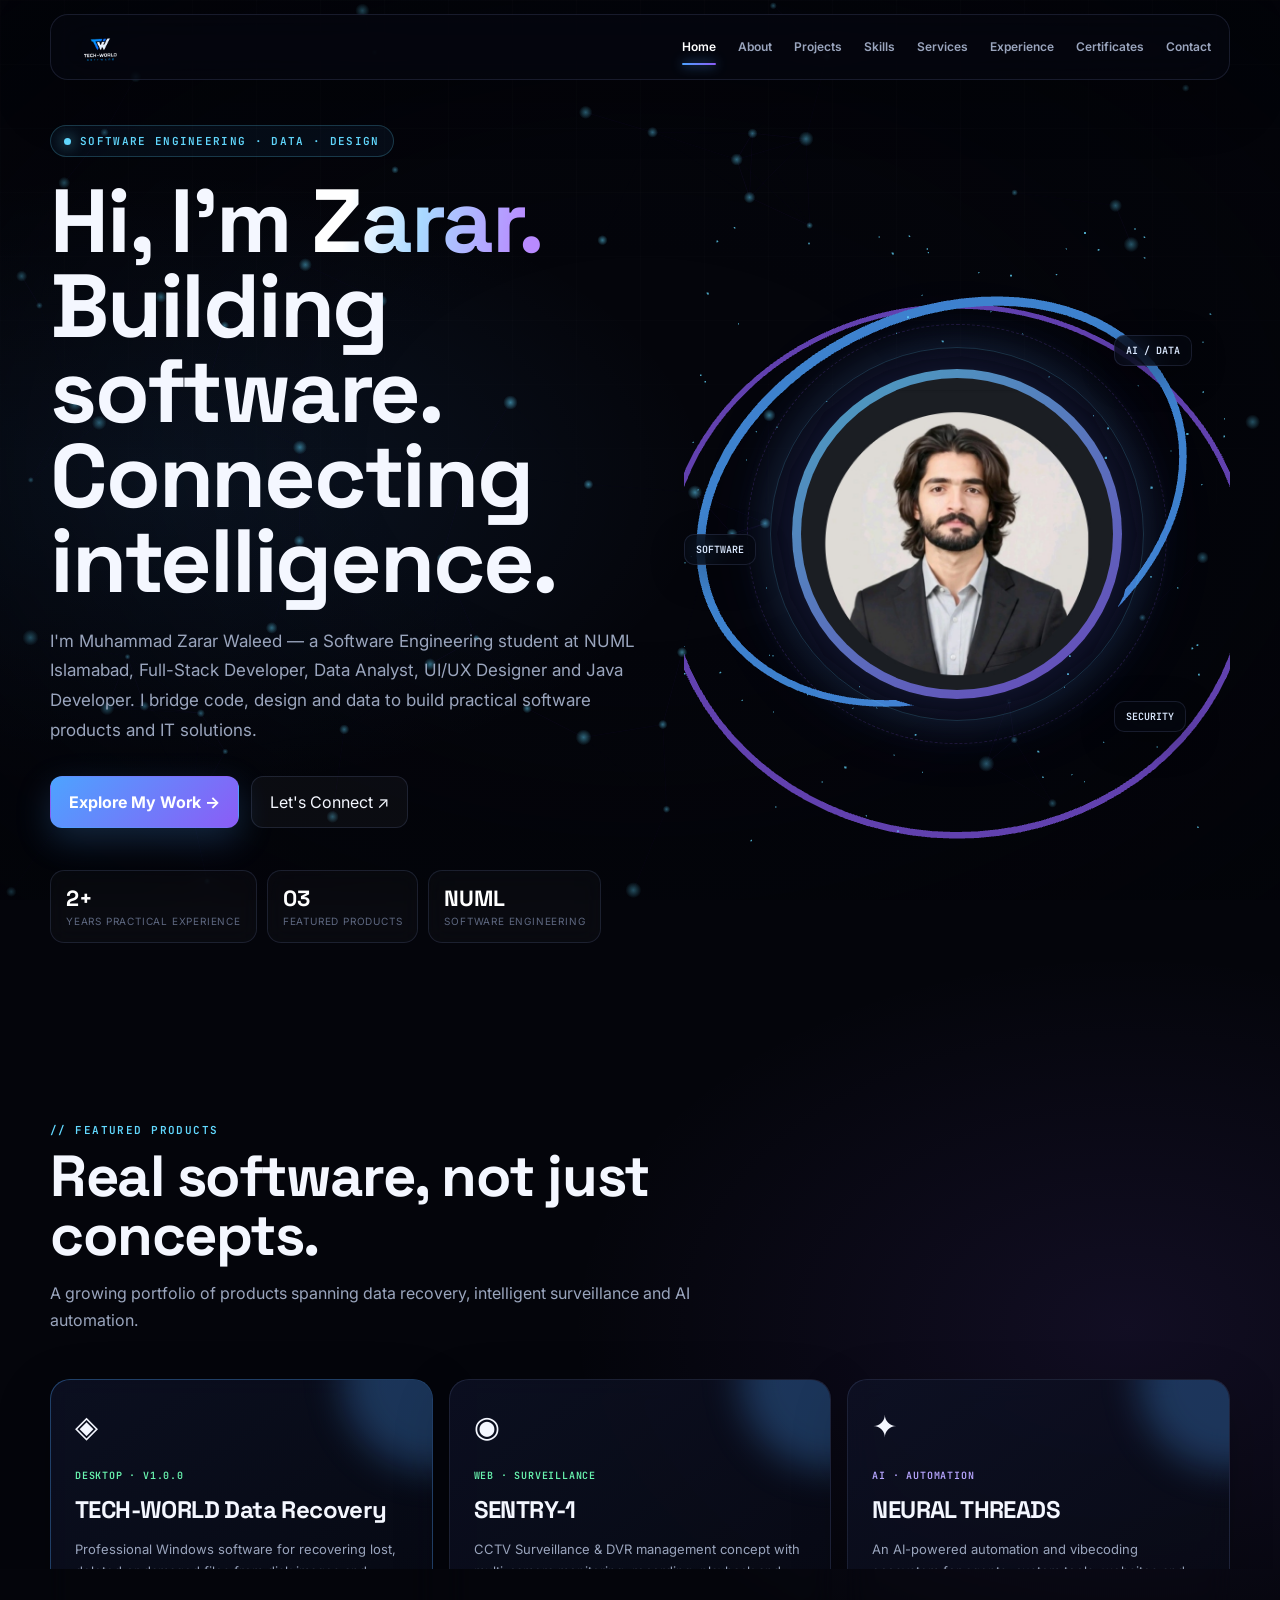
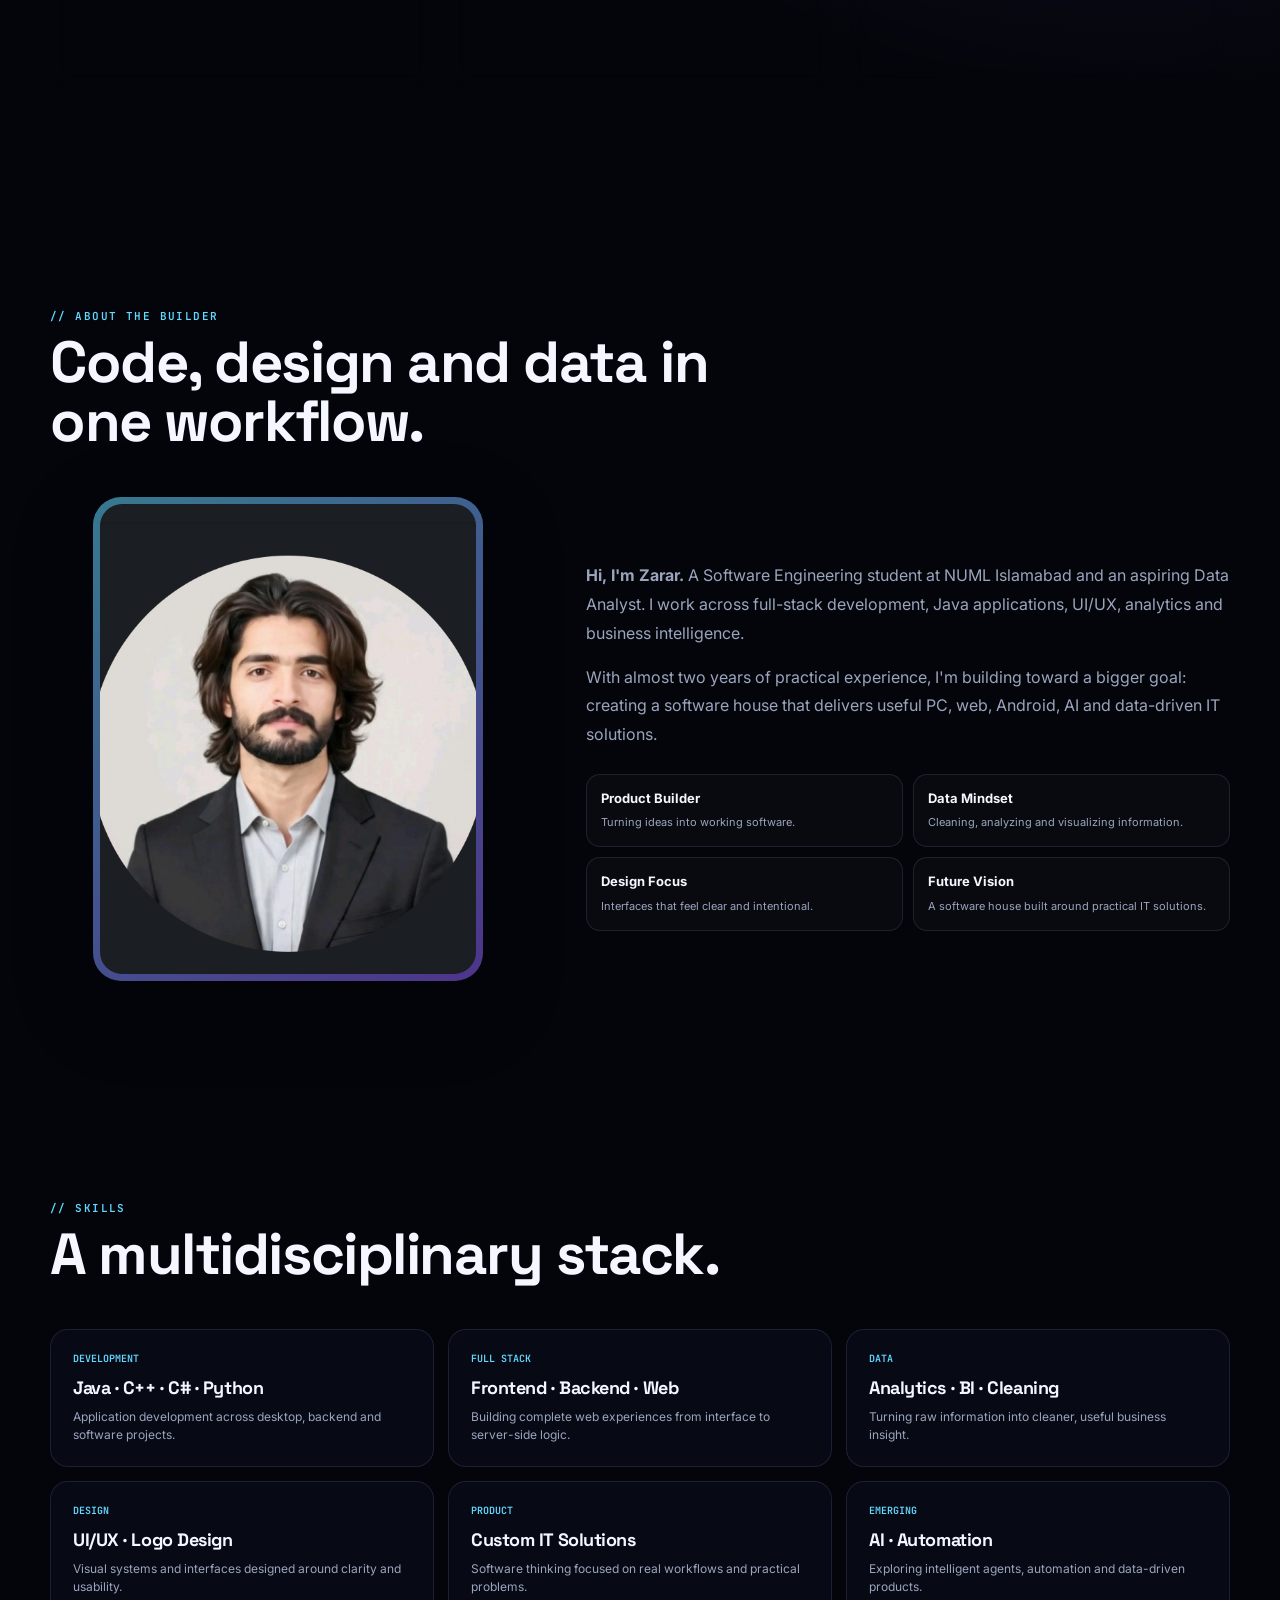
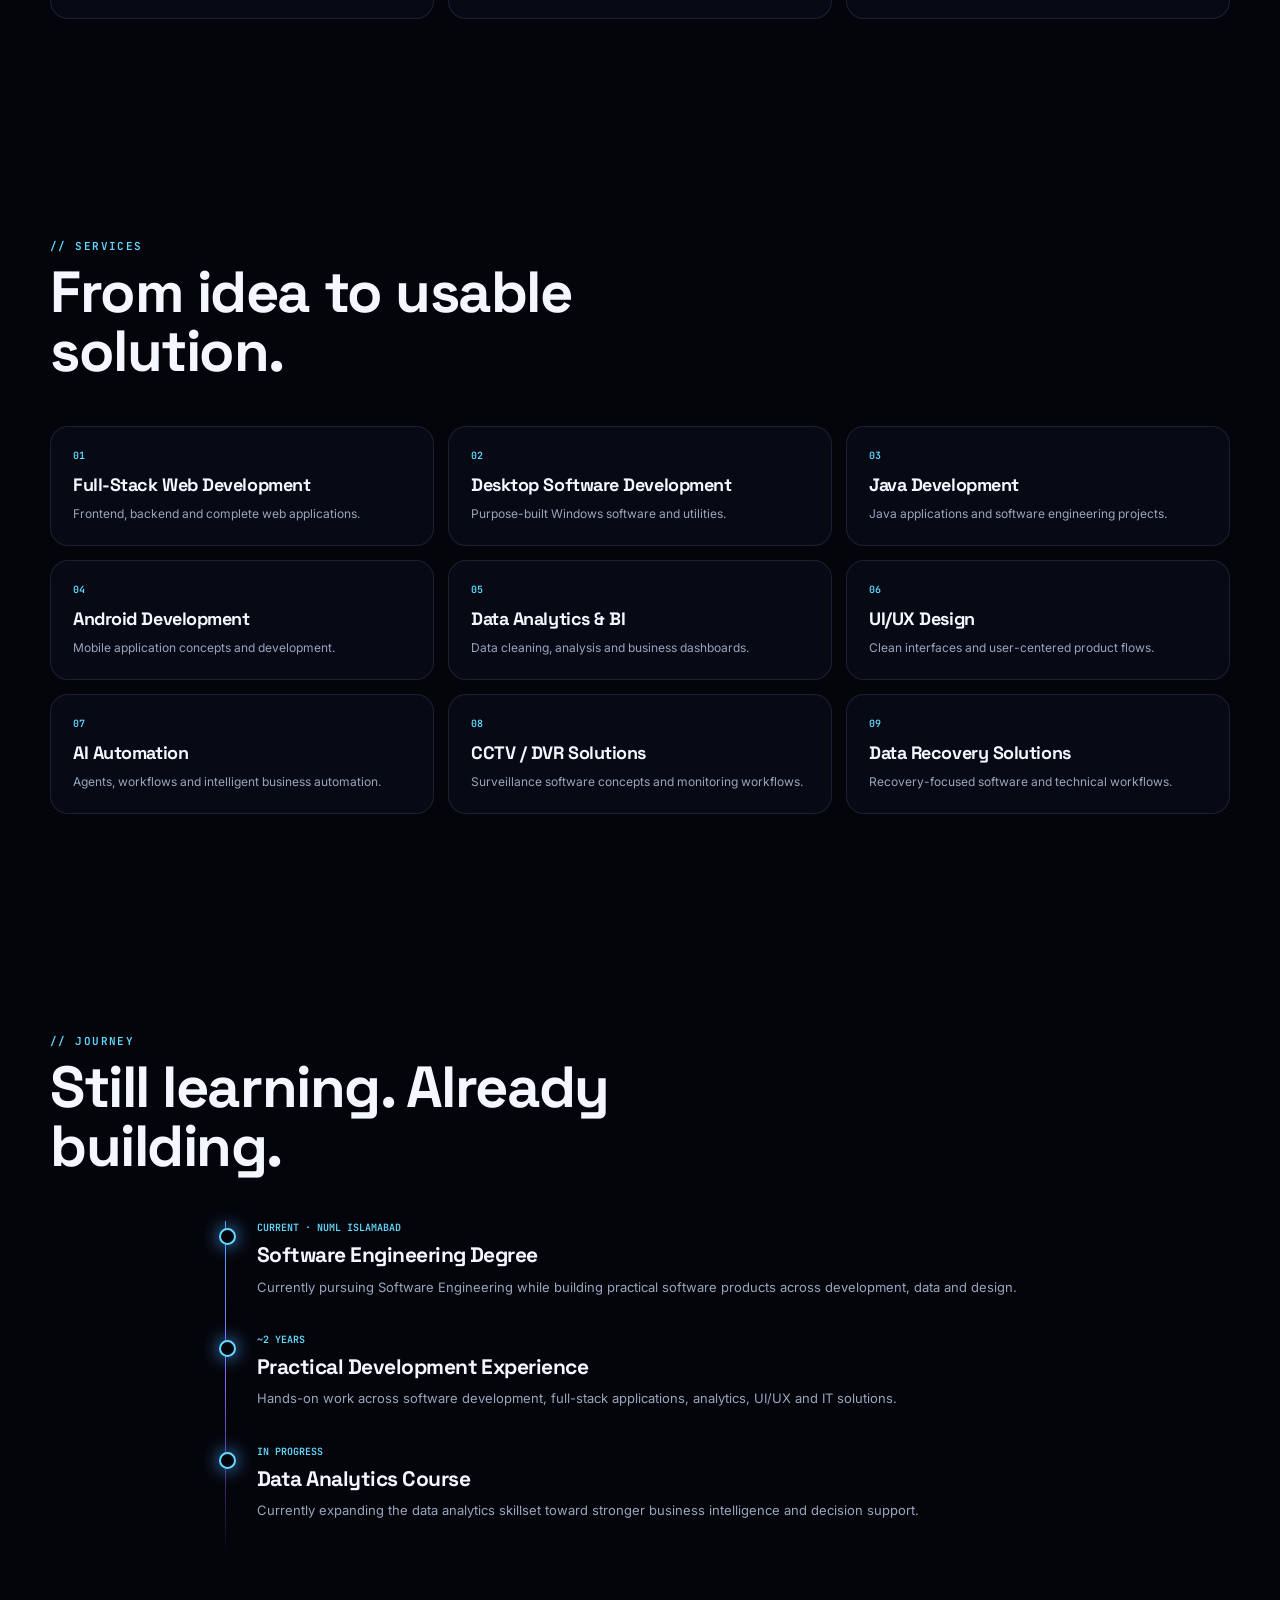
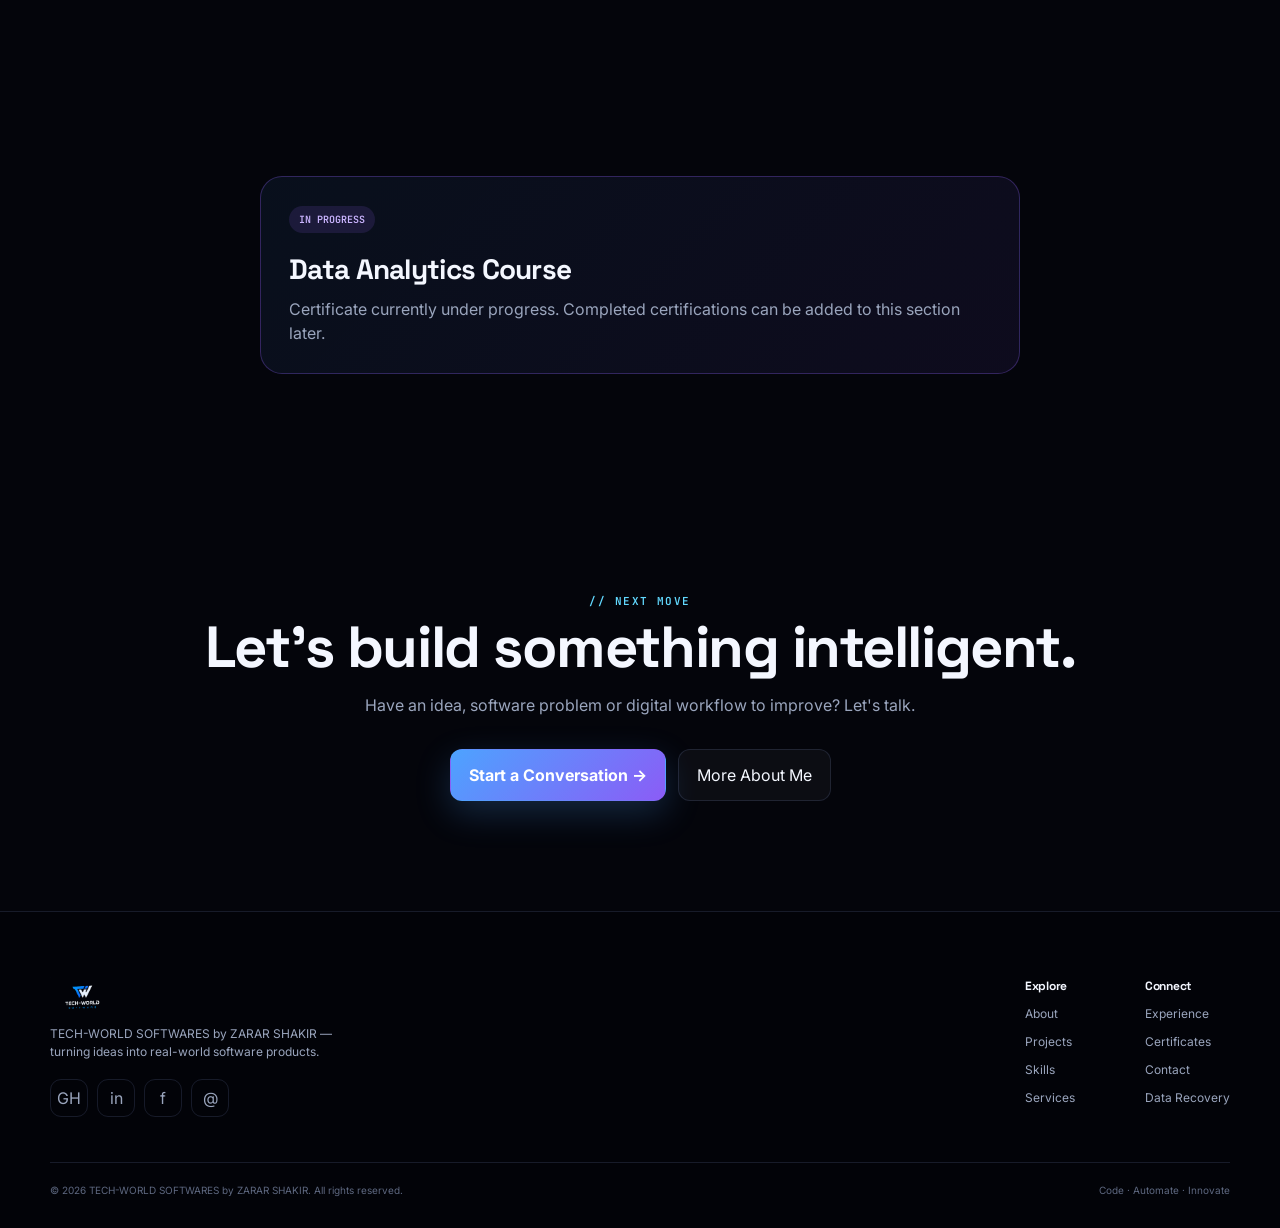
==== commit f8e4bc41: "updated files" ====
--- a/index.html
+++ b/index.html
@@ -1,15 +1,13 @@
 <!DOCTYPE html>
 <html lang="en">
 <head>
-<meta charset="UTF-8">
-<meta name="viewport" content="width=device-width, initial-scale=1.0">
-<title>Muhammad Zarar Waleed — TECH-WORLD SOFTWARES</title>
+<meta charset="UTF-8"><meta name="viewport" content="width=device-width,initial-scale=1">
+<title>Muhammad Zarar Waleed | TECH-WORLD SOFTWARES</title>
 <meta name="description" content="Muhammad Zarar Waleed — Software Engineering student, Full-Stack Developer, Data Analyst, UI/UX Designer and Java Developer.">
 <link rel="stylesheet" href="styles.css">
 </head>
-<body class="cinematic-home">
-<canvas id="neuralCanvas" aria-hidden="true"></canvas>
-<div class="ambient ambient-a"></div><div class="ambient ambient-b"></div><div class="page-vignette"></div>
+<body>
+<canvas id="neuralCanvas" aria-hidden="true"></canvas><div class="page-vignette"></div>
 <nav><div class="wrap">
 <a class="nav-brand" href="index.html"><img src="logo-tw.png" alt="TECH-WORLD SOFTWARES"></a>
 <button class="nav-toggle" onclick="toggleNav()" aria-label="Open navigation">☰</button>
@@ -18,81 +16,114 @@
 </div></div></nav>
 
 <main>
-<section class="cinematic-hero">
-  <div class="hero-scanline"></div>
-  <div class="wrap cinematic-grid">
-    <div class="hero-copy cinematic-copy">
-      <div class="eyebrow"><span class="dot"></span> TECH-WORLD SOFTWARES · ZARAR SHAKIR</div>
-      <div class="hero-kicker">SOFTWARE · DATA · AI · DESIGN</div>
-      <h1>BUILDING<br><span class="gradient-text">DIGITAL WORLDS.</span></h1>
-      <p class="hero-lead">I'm <strong>Muhammad Zarar Waleed</strong> — a Software Engineering student, Full-Stack Developer, Data Analyst, UI/UX Designer and Java Developer. I turn ideas into real software products and practical IT solutions.</p>
-      <div class="hero-ctas"><a class="btn-primary" href="products.html">Explore My Work <span>↗</span></a><a class="btn-ghost" href="contact.html">Start a Conversation</a></div>
-      <div class="hero-meta"><span><b>02+</b> years building</span><span><b>03</b> featured products</span><span><b>NUML</b> Software Engineering</span></div>
-    </div>
-
-    <div class="cinematic-stage" id="cinematicStage">
-      <div class="stage-grid"></div>
-      <div class="stage-halo halo-one"></div><div class="stage-halo halo-two"></div>
-      <div class="portrait-orbit orbit-a"></div><div class="portrait-orbit orbit-b"></div>
-      <div class="portrait-wrap" id="portraitWrap">
-        <div class="portrait-glow"></div>
-        <div class="portrait-frame"><img src="profile.jpg" alt="Muhammad Zarar Waleed"></div>
-        <div class="portrait-sheen"></div>
-      </div>
-      <div class="floating-node node-1"><span>JAVA</span><i>01</i></div>
-      <div class="floating-node node-2"><span>DATA</span><i>02</i></div>
-      <div class="floating-node node-3"><span>AI / AUTOMATION</span><i>03</i></div>
-      <div class="floating-node node-4"><span>FULL STACK</span><i>04</i></div>
-      <div class="floating-node node-5"><span>UI / UX</span><i>05</i></div>
-      <div class="stage-caption"><span class="pulse-dot"></span> INTERACTIVE NEURAL FIELD <b>MOVE YOUR CURSOR</b></div>
-    </div>
-  </div>
-  <div class="scroll-cue"><span>SCROLL TO EXPLORE</span><i></i></div>
+<section class="hero">
+<div class="wrap">
+<div class="hero-copy">
+<div class="eyebrow"><span class="dot"></span> SOFTWARE ENGINEERING · DATA · DESIGN</div>
+<h1>Hi, I'm <span class="gradient-text">Zarar.</span><br>Building software.<br>Connecting intelligence.</h1>
+<p class="sub">I'm Muhammad Zarar Waleed — a Software Engineering student at NUML Islamabad, Full-Stack Developer, Data Analyst, UI/UX Designer and Java Developer. I bridge code, design and data to build practical software products and IT solutions.</p>
+<div class="hero-ctas"><a class="btn-primary" href="products.html">Explore My Work →</a><a class="btn-ghost" href="contact.html">Let's Connect ↗</a></div>
+<div class="hero-stats"><div class="hero-stat"><b>2+</b><span>Years practical experience</span></div><div class="hero-stat"><b>03</b><span>Featured products</span></div><div class="hero-stat"><b>NUML</b><span>Software Engineering</span></div></div>
+</div>
+<div class="hero-stage" aria-label="Interactive technology portrait">
+<div id="hero3d"></div>
+<div class="profile-hero-card"><img src="profile.jpg" alt="Muhammad Zarar Waleed"></div>
+<div class="orbit-label one">AI / DATA</div><div class="orbit-label two">SOFTWARE</div><div class="orbit-label three">SECURITY</div>
+</div>
+</div>
 </section>
 
-<section class="cinematic-section projects-section">
-  <div class="wrap">
-    <div class="section-head reveal"><div class="section-label">// REAL PRODUCTS</div><h2 class="section-title">Software that exists beyond the screen.</h2><p class="section-desc">These aren't placeholder concepts. They are products and systems I'm building across recovery, surveillance, automation and data.</p></div>
-    <div class="project-stage-grid">
-      <a class="project-portal project-main reveal" href="recovery.html"><div class="portal-glow"></div><div class="portal-top"><span>01 / DESKTOP</span><span>v1.0.0</span></div><div class="portal-icon">ZS</div><h3>TECH-WORLD<br><span>DATA RECOVERY</span></h3><p>Windows recovery software for disk images, file fragments, reconstruction, reporting and professional workflows.</p><div class="portal-foot">OPEN PRODUCT <b>↗</b></div></a>
-      <a class="project-portal reveal" href="sentry.html"><div class="portal-top"><span>02 / WEB</span><span>SENTRY-1</span></div><div class="portal-icon camera">◉</div><h3>SENTRY-1</h3><p>CCTV surveillance and DVR management with monitoring, recording, playback and smart alert workflows.</p><div class="portal-foot">VIEW PROJECT <b>↗</b></div></a>
-      <a class="project-portal reveal" href="neural-threads.html"><div class="portal-top"><span>03 / AI</span><span>ECOSYSTEM</span></div><div class="portal-icon thread">✦</div><h3>NEURAL THREADS</h3><p>AI automation, agents, vibecoding, websites and intelligent business dashboards woven into one ecosystem.</p><div class="portal-foot">VIEW ECOSYSTEM <b>↗</b></div></a>
-    </div>
-  </div>
+<section>
+<div class="wrap">
+<div class="section-head"><div class="section-label">// Featured products</div><h2 class="section-title">Real software, not just concepts.</h2><p class="section-desc">A growing portfolio of products spanning data recovery, intelligent surveillance and AI automation.</p></div>
+<div class="showcase-grid">
+<a class="product-card featured" href="recovery.html"><div class="product-icon">◈</div><span class="product-status status-live">Desktop · v1.0.0</span><h3>TECH-WORLD Data Recovery</h3><p>Professional Windows software for recovering lost, deleted or damaged files from disk images and supported storage workflows.</p><span class="product-link">Explore product →</span></a>
+<a class="product-card" href="sentry.html"><div class="product-icon">◉</div><span class="product-status status-live">Web · Surveillance</span><h3>SENTRY-1</h3><p>CCTV Surveillance & DVR management concept with multi-camera monitoring, recording, playback and smart alert workflows.</p><span class="product-link">Explore project →</span></a>
+<a class="product-card" href="neural-threads.html"><div class="product-icon">✦</div><span class="product-status status-soon">AI · Automation</span><h3>NEURAL THREADS</h3><p>An AI-powered automation and vibecoding ecosystem for agents, custom tools, websites and intelligent business dashboards.</p><span class="product-link">Explore ecosystem →</span></a>
+</div></div>
 </section>
 
-<section class="cinematic-section profile-section">
-  <div class="wrap profile-split">
-    <div class="profile-visual reveal-l"><div class="profile-ring"><img src="profile.jpg" alt="Muhammad Zarar Waleed"></div><div class="profile-label">ZARAR SHAKIR<br><span>SOFTWARE ENGINEERING</span></div></div>
-    <div class="profile-copy reveal-r"><div class="section-label">// THE BUILDER</div><h2 class="section-title">Code. Design. Data.<br><span class="gradient-text">One workflow.</span></h2><p>With almost two years of practical experience, I'm building across Java, C++, C#, Python, web development, analytics, business intelligence and UI/UX.</p><p>I'm currently pursuing a Software Engineering degree at NUML Islamabad, while working toward a larger goal: building a software house focused on practical PC, web, Android, AI and data-driven IT solutions.</p><div class="mini-stats"><div><b>2+</b><span>Years experience</span></div><div><b>10+</b><span>Core skills</span></div><div><b>01</b><span>Big vision</span></div></div><a class="btn-ghost" href="about.html">More About Me →</a></div>
-  </div>
+<section>
+<div class="wrap">
+<div class="section-head"><div class="section-label">// About the builder</div><h2 class="section-title">Code, design and data in one workflow.</h2></div>
+<div class="about-grid">
+<div class="about-photo"><img src="profile.jpg" alt="Muhammad Zarar Waleed"></div>
+<div class="about-text">
+<p><strong>Hi, I'm Zarar.</strong> A Software Engineering student at NUML Islamabad and an aspiring Data Analyst. I work across full-stack development, Java applications, UI/UX, analytics and business intelligence.</p>
+<p>With almost two years of practical experience, I'm building toward a bigger goal: creating a software house that delivers useful PC, web, Android, AI and data-driven IT solutions.</p>
+<div class="about-points"><div class="about-point"><strong>Product Builder</strong><span>Turning ideas into working software.</span></div><div class="about-point"><strong>Data Mindset</strong><span>Cleaning, analyzing and visualizing information.</span></div><div class="about-point"><strong>Design Focus</strong><span>Interfaces that feel clear and intentional.</span></div><div class="about-point"><strong>Future Vision</strong><span>A software house built around practical IT solutions.</span></div></div>
+</div></div></div>
 </section>
 
-<section class="cinematic-section skill-section"><div class="wrap"><div class="section-head reveal"><div class="section-label">// CAPABILITIES</div><h2 class="section-title">A stack built for real problems.</h2></div><div class="skill-wall"><span>JAVA</span><span>PYTHON</span><span>C++</span><span>C#</span><span>HTML</span><span>CSS</span><span>FULL STACK</span><span>WEB DEVELOPMENT</span><span>DATA ANALYTICS</span><span>BUSINESS INTELLIGENCE</span><span>DATA CLEANING</span><span>UI / UX</span><span>BACKEND</span><span>FRONTEND</span><span>LOGO DESIGN</span><span>AI AUTOMATION</span></div></div></section>
+<section>
+<div class="wrap">
+<div class="section-head"><div class="section-label">// Skills</div><h2 class="section-title">A multidisciplinary stack.</h2></div>
+<div class="skill-grid">
+<div class="skill-card"><div class="mini">Development</div><h3>Java · C++ · C# · Python</h3><p>Application development across desktop, backend and software projects.</p></div>
+<div class="skill-card"><div class="mini">Full Stack</div><h3>Frontend · Backend · Web</h3><p>Building complete web experiences from interface to server-side logic.</p></div>
+<div class="skill-card"><div class="mini">Data</div><h3>Analytics · BI · Cleaning</h3><p>Turning raw information into cleaner, useful business insight.</p></div>
+<div class="skill-card"><div class="mini">Design</div><h3>UI/UX · Logo Design</h3><p>Visual systems and interfaces designed around clarity and usability.</p></div>
+<div class="skill-card"><div class="mini">Product</div><h3>Custom IT Solutions</h3><p>Software thinking focused on real workflows and practical problems.</p></div>
+<div class="skill-card"><div class="mini">Emerging</div><h3>AI · Automation</h3><p>Exploring intelligent agents, automation and data-driven products.</p></div>
+</div></div>
+</section>
 
-<section class="cinematic-section service-section"><div class="wrap"><div class="section-head reveal"><div class="section-label">// SERVICES</div><h2 class="section-title">From idea to usable solution.</h2></div><div class="service-rail"><a href="services.html"><b>01</b><span>Desktop Software</span><i>↗</i></a><a href="services.html"><b>02</b><span>Full-Stack Web</span><i>↗</i></a><a href="services.html"><b>03</b><span>Data Analytics & BI</span><i>↗</i></a><a href="services.html"><b>04</b><span>AI Automation</span><i>↗</i></a><a href="services.html"><b>05</b><span>UI / UX Design</span><i>↗</i></a><a href="services.html"><b>06</b><span>CCTV / DVR</span><i>↗</i></a><a href="services.html"><b>07</b><span>Android Development</span><i>↗</i></a><a href="services.html"><b>08</b><span>Data Recovery</span><i>↗</i></a></div></div></section>
+<section>
+<div class="wrap">
+<div class="section-head"><div class="section-label">// Services</div><h2 class="section-title">From idea to usable solution.</h2></div>
+<div class="service-grid">
+<div class="service-card"><div class="mini">01</div><h3>Full-Stack Web Development</h3><p>Frontend, backend and complete web applications.</p></div>
+<div class="service-card"><div class="mini">02</div><h3>Desktop Software Development</h3><p>Purpose-built Windows software and utilities.</p></div>
+<div class="service-card"><div class="mini">03</div><h3>Java Development</h3><p>Java applications and software engineering projects.</p></div>
+<div class="service-card"><div class="mini">04</div><h3>Android Development</h3><p>Mobile application concepts and development.</p></div>
+<div class="service-card"><div class="mini">05</div><h3>Data Analytics & BI</h3><p>Data cleaning, analysis and business dashboards.</p></div>
+<div class="service-card"><div class="mini">06</div><h3>UI/UX Design</h3><p>Clean interfaces and user-centered product flows.</p></div>
+<div class="service-card"><div class="mini">07</div><h3>AI Automation</h3><p>Agents, workflows and intelligent business automation.</p></div>
+<div class="service-card"><div class="mini">08</div><h3>CCTV / DVR Solutions</h3><p>Surveillance software concepts and monitoring workflows.</p></div>
+<div class="service-card"><div class="mini">09</div><h3>Data Recovery Solutions</h3><p>Recovery-focused software and technical workflows.</p></div>
+</div></div>
+</section>
 
-<section class="cinematic-section final-section"><div class="wrap final-wrap reveal"><div class="section-label">// NEXT MOVE</div><h2 class="section-title">Let's build something<br><span class="gradient-text">worth remembering.</span></h2><p class="section-desc">Have a software idea, data problem or digital workflow to improve?</p><div class="hero-ctas"><a class="btn-primary" href="contact.html">Let's Talk ↗</a><a class="btn-ghost" href="products.html">See Projects</a></div></div></section>
+<section>
+<div class="wrap">
+<div class="section-head"><div class="section-label">// Journey</div><h2 class="section-title">Still learning. Already building.</h2></div>
+<div class="timeline"><div class="timeline-item"><div class="time">CURRENT · NUML ISLAMABAD</div><h3>Software Engineering Degree</h3><p>Currently pursuing Software Engineering while building practical software products across development, data and design.</p></div><div class="timeline-item"><div class="time">~2 YEARS</div><h3>Practical Development Experience</h3><p>Hands-on work across software development, full-stack applications, analytics, UI/UX and IT solutions.</p></div><div class="timeline-item"><div class="time">IN PROGRESS</div><h3>Data Analytics Course</h3><p>Currently expanding the data analytics skillset toward stronger business intelligence and decision support.</p></div></div>
+</div>
+</section>
+
+<section>
+<div class="wrap"><div class="certificate-card"><span class="badge-progress">In Progress</span><h3>Data Analytics Course</h3><p>Certificate currently under progress. Completed certifications can be added to this section later.</p></div></div>
+</section>
+
+<section>
+<div class="wrap" style="text-align:center"><div class="section-label">// Next move</div><h2 class="section-title center">Let's build something intelligent.</h2><p class="section-desc center">Have an idea, software problem or digital workflow to improve? Let's talk.</p><div class="hero-ctas" style="justify-content:center"><a class="btn-primary" href="contact.html">Start a Conversation →</a><a class="btn-ghost" href="about.html">More About Me</a></div></div>
+</section>
 </main>
-<footer><div class="wrap"><div class="footer-top"><div><a class="footer-brand" href="index.html"><img src="logo-tw.png" alt="TECH-WORLD SOFTWARES"></a><p class="footer-tagline">TECH-WORLD SOFTWARES by ZARAR SHAKIR — turning ideas into real-world software products.</p><div class="social-row"><a class="social-icon" href="https://github.com/TechWorldSoftwares/TechWorldSoftwares.github.io" target="_blank" rel="noopener">GH</a><a class="social-icon" href="https://www.linkedin.com/in/m-zarar-waleed-9b4a78322" target="_blank" rel="noopener">in</a><a class="social-icon" href="https://web.facebook.com/zarar.waleed.2025" target="_blank" rel="noopener">f</a><a class="social-icon" href="mailto:techworldsoftwares585@gmail.com">@</a></div></div><div class="footer-cols"><div class="footer-col"><h5>Explore</h5><a href="about.html">About</a><a href="products.html">Projects</a><a href="features.html">Skills</a><a href="services.html">Services</a></div><div class="footer-col"><h5>Connect</h5><a href="experience.html">Experience</a><a href="certificates.html">Certificates</a><a href="contact.html">Contact</a><a href="recovery.html">Data Recovery</a></div></div></div><div class="footer-bottom"><span>© 2026 TECH-WORLD SOFTWARES by ZARAR SHAKIR. All rights reserved.</span><span class="mono">Code · Automate · Innovate</span></div></div></footer>
+
+<footer><div class="wrap"><div class="footer-top"><div><a class="footer-brand" href="index.html"><img src="logo-tw.png" alt="TECH-WORLD SOFTWARES"></a><p class="footer-tagline">TECH-WORLD SOFTWARES by ZARAR SHAKIR — turning ideas into real-world software products.</p><div class="social-row"><a class="social-icon" href="https://github.com/TechWorldSoftwares/TechWorldSoftwares.github.io" target="_blank" aria-label="GitHub">GH</a><a class="social-icon" href="https://www.linkedin.com/in/m-zarar-waleed-9b4a78322" target="_blank" aria-label="LinkedIn">in</a><a class="social-icon" href="https://web.facebook.com/zarar.waleed.2025" target="_blank" aria-label="Facebook">f</a><a class="social-icon" href="mailto:techworldsoftwares585@gmail.com" aria-label="Email">@</a></div></div><div class="footer-cols"><div class="footer-col"><h5>Explore</h5><a href="about.html">About</a><a href="products.html">Projects</a><a href="features.html">Skills</a><a href="services.html">Services</a></div><div class="footer-col"><h5>Connect</h5><a href="experience.html">Experience</a><a href="certificates.html">Certificates</a><a href="contact.html">Contact</a><a href="recovery.html">Data Recovery</a></div></div></div><div class="footer-bottom"><span>© 2026 TECH-WORLD SOFTWARES by ZARAR SHAKIR. All rights reserved.</span><span class="mono">Code · Automate · Innovate</span></div></div></footer>
+
 <script src="main.js"></script>
 <script type="module">
 import * as THREE from './three.module.min.js';
-const host=document.getElementById('cinematicStage');
+const host=document.getElementById('hero3d');
 if(host && !matchMedia('(prefers-reduced-motion: reduce)').matches){
- const scene=new THREE.Scene(); const camera=new THREE.PerspectiveCamera(42,1,.1,100); camera.position.z=7;
- const renderer=new THREE.WebGLRenderer({alpha:true,antialias:true}); renderer.setPixelRatio(Math.min(devicePixelRatio||1,1.5)); host.appendChild(renderer.domElement);
- const group=new THREE.Group(); scene.add(group);
- const core=new THREE.Mesh(new THREE.IcosahedronGeometry(1.25,2),new THREE.MeshPhysicalMaterial({color:0x0a1022,metalness:.75,roughness:.2,transparent:true,opacity:.8,emissive:0x080b25,emissiveIntensity:.5})); group.add(core);
- const ringA=new THREE.Mesh(new THREE.TorusGeometry(1.85,.018,12,128),new THREE.MeshBasicMaterial({color:0x62d9ff,transparent:true,opacity:.55})); ringA.rotation.x=.95; ringA.rotation.z=.2;
- const ringB=new THREE.Mesh(new THREE.TorusGeometry(2.25,.012,12,128),new THREE.MeshBasicMaterial({color:0x8b5cf6,transparent:true,opacity:.45})); ringB.rotation.x=-.55; ringB.rotation.y=.7;
- const ringC=new THREE.Mesh(new THREE.TorusGeometry(2.7,.008,8,128),new THREE.MeshBasicMaterial({color:0x4da3ff,transparent:true,opacity:.25})); ringC.rotation.y=1.2; group.add(ringA,ringB,ringC);
- const geo=new THREE.BufferGeometry(), pts=[]; for(let i=0;i<420;i++){const r=1.7+Math.random()*1.8,a=Math.random()*Math.PI*2,b=Math.acos(2*Math.random()-1);pts.push(r*Math.sin(b)*Math.cos(a),r*Math.sin(b)*Math.sin(a),r*Math.cos(b));} geo.setAttribute('position',new THREE.Float32BufferAttribute(pts,3)); group.add(new THREE.Points(geo,new THREE.PointsMaterial({color:0x63d8ff,size:.018,transparent:true,opacity:.75})));
- scene.add(new THREE.AmbientLight(0xffffff,.55)); const l1=new THREE.PointLight(0x4da3ff,3.8,12);l1.position.set(-3,2,4);scene.add(l1);const l2=new THREE.PointLight(0x8b5cf6,3.2,12);l2.position.set(3,-2,3);scene.add(l2);
- let mx=0,my=0,tx=0,ty=0; addEventListener('mousemove',e=>{tx=(e.clientX/innerWidth-.5)*.7;ty=(e.clientY/innerHeight-.5)*.5},{passive:true});
- function resize(){const r=host.getBoundingClientRect();renderer.setSize(r.width,r.height,false);camera.aspect=r.width/r.height;camera.updateProjectionMatrix()} addEventListener('resize',resize,{passive:true});resize();
- function loop(t){requestAnimationFrame(loop);mx+=(tx-mx)*.035;my+=(ty-my)*.035;group.rotation.y=mx+Math.sin(t*.00025)*.08;group.rotation.x=-my+Math.cos(t*.00022)*.05;ringA.rotation.z+=.003;ringB.rotation.z-=.002;ringC.rotation.x+=.0015;core.rotation.y+=.002;renderer.render(scene,camera)} requestAnimationFrame(loop);
+ const scene=new THREE.Scene(), camera=new THREE.PerspectiveCamera(38,1,.1,100); camera.position.z=6;
+ const renderer=new THREE.WebGLRenderer({alpha:true,antialias:true}); renderer.setPixelRatio(Math.min(devicePixelRatio||1,1.6)); host.appendChild(renderer.domElement);
+ const group=new THREE.Group();scene.add(group);
+ const core=new THREE.Mesh(new THREE.IcosahedronGeometry(1.18,2),new THREE.MeshStandardMaterial({color:0x10172e,metalness:.8,roughness:.22,transparent:true,opacity:.9}));
+ group.add(core);
+ const ring1=new THREE.Mesh(new THREE.TorusGeometry(1.65,.025,12,96),new THREE.MeshBasicMaterial({color:0x4da3ff,transparent:true,opacity:.8}));
+ const ring2=new THREE.Mesh(new THREE.TorusGeometry(1.92,.018,12,96),new THREE.MeshBasicMaterial({color:0x8b5cf6,transparent:true,opacity:.7}));
+ ring1.rotation.x=.7;ring1.rotation.y=.3;ring2.rotation.x=-.45;ring2.rotation.z=.6;group.add(ring1,ring2);
+ const pts=new THREE.BufferGeometry(), arr=[]; for(let i=0;i<180;i++){const r=1.8+Math.random()*.9,a=Math.random()*Math.PI*2,b=Math.acos(2*Math.random()-1);arr.push(r*Math.sin(b)*Math.cos(a),r*Math.sin(b)*Math.sin(a),r*Math.cos(b))}
+ pts.setAttribute('position',new THREE.Float32BufferAttribute(arr,3));
+ group.add(new THREE.Points(pts,new THREE.PointsMaterial({color:0x62d9ff,size:.025,transparent:true,opacity:.75})));
+ scene.add(new THREE.AmbientLight(0xffffff,.7));
+ const blue=new THREE.PointLight(0x4da3ff,3.2,10);blue.position.set(-3,2,3);scene.add(blue);
+ const purple=new THREE.PointLight(0x8b5cf6,3,10);purple.position.set(3,-2,2);scene.add(purple);
+ let tx=0,ty=0; addEventListener('mousemove',e=>{tx=(e.clientX/innerWidth-.5)*.55;ty=(e.clientY/innerHeight-.5)*.35},{passive:true});
+ function resize(){const r=host.getBoundingClientRect();renderer.setSize(r.width,r.height,false);camera.aspect=r.width/r.height;camera.updateProjectionMatrix()} addEventListener('resize',resize);resize();
+ let t=0;function loop(){requestAnimationFrame(loop);t+=.004;group.rotation.y+=(tx-group.rotation.y)*.025;group.rotation.x+=(-ty-group.rotation.x)*.025;core.rotation.y+=.002;ring1.rotation.z+=.004;ring2.rotation.z-=.003;renderer.render(scene,camera)}loop();
 }
 </script>
-</body>
-</html>
+</body></html>
--- a/styles.css
+++ b/styles.css
@@ -1,5 +1,5 @@
 
-@import url('https://fonts.googleapis.com/css2?family=DM+Sans:wght@400;500;600;700&family=JetBrains+Mono:wght@400;500;600&family=Sora:wght@400;500;600;700&display=swap');
+@import url('https://fonts.googleapis.com/css2?family=Space+Grotesk:wght@400;500;600;700&family=Inter:wght@400;500;600;700&family=JetBrains+Mono:wght@400;500&display=swap');
 
 :root{
   --bg:#04050b;
@@ -22,13 +22,13 @@
 body{background:
  radial-gradient(900px 500px at 12% 8%,rgba(77,163,255,.10),transparent 62%),
  radial-gradient(900px 600px at 88% 22%,rgba(139,92,246,.10),transparent 62%),
- var(--bg);color:var(--text);font-family:"DM Sans",system-ui,sans-serif;overflow-x:hidden;line-height:1.6;-webkit-font-smoothing:antialiased;text-rendering:optimizeLegibility}
+ var(--bg);color:var(--text);font-family:Inter,system-ui,sans-serif;overflow-x:hidden;line-height:1.5}
 body:before{content:"";position:fixed;inset:0;pointer-events:none;z-index:-1;background-image:linear-gradient(rgba(255,255,255,.018) 1px,transparent 1px),linear-gradient(90deg,rgba(255,255,255,.018) 1px,transparent 1px);background-size:64px 64px;mask-image:linear-gradient(to bottom,black,transparent 80%)}
 ::selection{background:var(--purple);color:white}
 a{color:inherit;text-decoration:none}
 img{max-width:100%;display:block}
 button,input,textarea{font:inherit}
-h1,h2,h3,h4,h5{font-family:"Sora",sans-serif;letter-spacing:-.025em}
+h1,h2,h3,h4,h5{font-family:"Space Grotesk",sans-serif;letter-spacing:-.025em}
 .wrap{width:min(1180px,calc(100% - 40px));margin:auto;position:relative;z-index:2}
 
 #neuralCanvas{position:fixed;inset:0;width:100%;height:100%;z-index:0;pointer-events:none;opacity:.9}
@@ -63,7 +63,7 @@
 .btn-ghost:hover{border-color:rgba(98,217,255,.35);box-shadow:0 12px 30px rgba(77,163,255,.08)}
 .hero-stats{display:flex;gap:10px;flex-wrap:wrap;margin-top:42px}
 .hero-stat{min-width:120px;padding:13px 15px;border:1px solid var(--line);border-radius:14px;background:rgba(255,255,255,.025);backdrop-filter:blur(10px)}
-.hero-stat b{display:block;font:700 22px "Sora";color:#fff}
+.hero-stat b{display:block;font:700 22px "Space Grotesk";color:#fff}
 .hero-stat span{display:block;margin-top:2px;font-size:10px;color:var(--faint);text-transform:uppercase;letter-spacing:.08em}
 
 .hero-stage{min-height:620px;position:relative;display:grid;place-items:center}
@@ -127,14 +127,14 @@
 .products-grid,.download-cards,.pricing-grid{display:grid;grid-template-columns:repeat(3,1fr);gap:16px}
 .download-cards{grid-template-columns:repeat(2,1fr);max-width:900px;margin:auto}
 .dl-card{padding:30px}.dl-big-icon{font-size:40px;margin-bottom:14px}.dl-card h3{font-size:25px}.dl-card p{color:var(--muted);margin:8px 0 22px}
-.pricing-grid{grid-template-columns:repeat(2,1fr);max-width:900px;margin:auto}.price-card{padding:26px}.price-card.highlight{border-color:rgba(98,217,255,.38)}.price-badge{font:600 10px "JetBrains Mono";color:var(--cyan)}.price{font-size:40px;font-family:"Sora";font-weight:700;margin:12px 0}.period{color:var(--muted);font-size:12px}.check{color:#78f5bb;font-size:13px;margin-top:8px}
+.pricing-grid{grid-template-columns:repeat(2,1fr);max-width:900px;margin:auto}.price-card{padding:26px}.price-card.highlight{border-color:rgba(98,217,255,.38)}.price-badge{font:600 10px "JetBrains Mono";color:var(--cyan)}.price{font-size:40px;font-family:"Space Grotesk";font-weight:700;margin:12px 0}.period{color:var(--muted);font-size:12px}.check{color:#78f5bb;font-size:13px;margin-top:8px}
 .calc-card{padding:25px;max-width:700px;margin:35px auto}.duration-options{display:flex;gap:10px;flex-wrap:wrap}.duration-opt{padding:10px 14px;border:1px solid var(--line);border-radius:10px;cursor:pointer}.duration-opt.selected{border-color:var(--blue);background:rgba(77,163,255,.1)}.calc-total{font-size:28px;margin-top:20px}.d-label{color:var(--muted);font-size:12px}.amount{font-weight:700}.d-save{color:#78f5bb;font-size:11px}
 
 .contact-grid{display:grid;grid-template-columns:.8fr 1.2fr;gap:16px;max-width:950px;margin:auto}.contact-card{padding:28px}.contact-row{display:flex;gap:14px;padding:16px 0;border-bottom:1px solid var(--line)}.contact-row:last-child{border-bottom:0}.c-icon{width:40px;height:40px;border-radius:12px;display:grid;place-items:center;background:rgba(77,163,255,.09);color:var(--cyan)}.contact-row b{display:block}.contact-row span{display:block;color:var(--muted);font-size:12px;margin-top:3px}.contact-form{display:grid;gap:11px}.contact-form input,.contact-form textarea,.license-input{width:100%;background:rgba(0,0,0,.25);border:1px solid var(--line);border-radius:12px;color:#fff;padding:13px 14px;outline:none}.contact-form textarea{min-height:150px;resize:vertical}.contact-form input:focus,.contact-form textarea:focus,.license-input:focus{border-color:rgba(98,217,255,.5);box-shadow:0 0 0 3px rgba(77,163,255,.07)}
 
 .faq-list{max-width:850px;margin:auto}.faq-item{margin-bottom:10px;overflow:hidden;cursor:pointer}.faq-q{padding:19px 20px;font-weight:700;display:flex;justify-content:space-between;gap:20px}.arrow{color:var(--cyan);transition:.2s}.faq-a{max-height:0;overflow:hidden;transition:max-height .3s ease}.faq-a p{padding:0 20px 20px;color:var(--muted);font-size:13px;line-height:1.7}.faq-item.open .faq-a{max-height:300px}.faq-item.open .arrow{transform:rotate(180deg)}
 
-.about-wrap{display:grid;grid-template-columns:.8fr 1.2fr;gap:60px;align-items:center}.about-visual{display:grid;place-items:center}.about-visual img{width:min(300px,100%);filter:drop-shadow(0 0 40px rgba(77,163,255,.2))}.name{font:700 26px "Sora";margin-top:25px}.role{color:var(--cyan);font-size:12px;margin-top:3px}
+.about-wrap{display:grid;grid-template-columns:.8fr 1.2fr;gap:60px;align-items:center}.about-visual{display:grid;place-items:center}.about-visual img{width:min(300px,100%);filter:drop-shadow(0 0 40px rgba(77,163,255,.2))}.name{font:700 26px "Space Grotesk";margin-top:25px}.role{color:var(--cyan);font-size:12px;margin-top:3px}
 
 .social-row{display:flex;gap:9px;margin-top:18px}.social-icon{width:38px;height:38px;display:grid;place-items:center;border:1px solid var(--line);border-radius:11px;color:var(--muted);transition:.2s}.social-icon:hover{color:#fff;border-color:rgba(98,217,255,.4);transform:translateY(-3px)}
 footer{position:relative;z-index:3;padding:65px 0 30px;border-top:1px solid var(--line);background:rgba(3,4,9,.65)}
@@ -159,26 +159,3 @@
  .page-hero{min-height:45vh}.page-hero .wrap{padding:65px 0}.page-hero h1{font-size:42px}
 }
 @media(prefers-reduced-motion:reduce){*,*:before,*:after{animation-duration:.001ms!important;animation-iteration-count:1!important;scroll-behavior:auto!important;transition-duration:.001ms!important}}
-
-/* ===== CINEMATIC PORTFOLIO V3 ===== */
-.cinematic-home{background:#02030a;}
-.ambient{position:fixed;pointer-events:none;filter:blur(80px);opacity:.35;z-index:0;border-radius:50%;}
-.ambient-a{width:420px;height:420px;left:-120px;top:22%;background:#1265b7}.ambient-b{width:520px;height:520px;right:-180px;top:38%;background:#6423b6}
-.cinematic-hero{min-height:100svh;padding:110px 0 50px;display:flex;align-items:center;position:relative;overflow:hidden}
-.hero-scanline{position:absolute;inset:0;pointer-events:none;background:linear-gradient(transparent 49.8%,rgba(98,217,255,.035) 50%,transparent 50.2%);background-size:100% 8px;mask-image:linear-gradient(to bottom,rgba(0,0,0,.5),transparent 70%)}
-.cinematic-grid{display:grid;grid-template-columns:.9fr 1.1fr;gap:10px;align-items:center;min-height:calc(100svh - 150px)}
-.cinematic-copy{z-index:8;padding-bottom:40px}.hero-kicker{font:600 11px 'JetBrains Mono';letter-spacing:.2em;color:#8190aa;margin-top:24px}.cinematic-copy h1{font-size:clamp(58px,8vw,118px);line-height:.86;margin:14px 0 24px;letter-spacing:-.065em;text-shadow:0 20px 80px rgba(0,0,0,.35)}
-.hero-lead{max-width:620px;color:#9da8bd;font-size:16px;line-height:1.8}.hero-lead strong{color:#eef5ff}.hero-meta{display:flex;gap:12px;flex-wrap:wrap;margin-top:38px}.hero-meta span{padding:12px 14px;border:1px solid rgba(130,150,210,.15);background:rgba(255,255,255,.025);border-radius:12px;color:#7d899f;font:500 10px 'JetBrains Mono';text-transform:uppercase;letter-spacing:.05em}.hero-meta b{color:#eaf5ff;font-size:15px;margin-right:5px}
-.cinematic-stage{height:min(760px,78vh);min-height:560px;position:relative;isolation:isolate;perspective:1200px}.cinematic-stage canvas{position:absolute!important;inset:0;z-index:1;width:100%!important;height:100%!important}.stage-grid{position:absolute;inset:12% 4% 5%;background:linear-gradient(rgba(98,217,255,.055) 1px,transparent 1px),linear-gradient(90deg,rgba(139,92,246,.055) 1px,transparent 1px);background-size:42px 42px;transform:perspective(600px) rotateX(62deg) translateY(22%);transform-origin:center bottom;mask-image:radial-gradient(circle,black 0 35%,transparent 78%);opacity:.55;z-index:0}.stage-halo{position:absolute;left:50%;top:50%;transform:translate(-50%,-50%);border-radius:50%;pointer-events:none}.halo-one{width:360px;height:360px;background:radial-gradient(circle,rgba(77,163,255,.13),transparent 67%);filter:blur(15px)}.halo-two{width:620px;height:620px;border:1px solid rgba(139,92,246,.09);box-shadow:0 0 120px rgba(139,92,246,.12)}
-.portrait-wrap{position:absolute;z-index:6;left:50%;top:50%;width:min(390px,44vw);aspect-ratio:4/5;transform:translate(-50%,-50%) rotateY(0deg);transform-style:preserve-3d;transition:transform .15s ease-out}.portrait-glow{position:absolute;inset:8%;background:radial-gradient(circle,rgba(77,163,255,.45),rgba(139,92,246,.2) 45%,transparent 70%);filter:blur(35px);transform:translateZ(-40px)}.portrait-frame{position:absolute;inset:0;padding:5px;background:linear-gradient(145deg,rgba(98,217,255,.8),rgba(139,92,246,.85) 55%,rgba(15,16,32,.2));clip-path:polygon(12% 0,88% 0,100% 12%,100% 88%,88% 100%,12% 100%,0 88%,0 12%);box-shadow:0 30px 100px rgba(0,0,0,.45),0 0 45px rgba(98,217,255,.16)}.portrait-frame img{width:100%;height:100%;object-fit:cover;object-position:center top;clip-path:inherit;filter:saturate(.92) contrast(1.06);background:#080b15}.portrait-sheen{position:absolute;inset:5%;background:linear-gradient(125deg,transparent 30%,rgba(255,255,255,.13) 48%,transparent 52%);mix-blend-mode:screen;animation:sheen 7s linear infinite;pointer-events:none;clip-path:inherit}.portrait-orbit{position:absolute;left:50%;top:50%;border-radius:50%;border:1px solid rgba(98,217,255,.18);z-index:4;transform:translate(-50%,-50%) rotate(18deg) rotateX(64deg)}.orbit-a{width:510px;height:510px}.orbit-b{width:610px;height:610px;border-color:rgba(139,92,246,.14);transform:translate(-50%,-50%) rotate(-24deg) rotateX(66deg)}
-@keyframes sheen{0%{transform:translateX(-100%)}45%,100%{transform:translateX(100%)}} 
-.floating-node{position:absolute;z-index:7;padding:9px 11px;border:1px solid rgba(98,217,255,.16);background:rgba(5,7,17,.62);backdrop-filter:blur(14px);border-radius:11px;box-shadow:0 16px 45px rgba(0,0,0,.3),0 0 25px rgba(77,163,255,.08);font:600 9px 'JetBrains Mono';letter-spacing:.1em;color:#dcecff;animation:nodeFloat 5s ease-in-out infinite}.floating-node i{font-style:normal;color:#66738b;margin-left:8px}.node-1{left:8%;top:19%;animation-delay:-1s}.node-2{right:6%;top:25%;animation-delay:-2.2s}.node-3{right:0;top:53%;animation-delay:-3.2s}.node-4{left:3%;bottom:23%;animation-delay:-.4s}.node-5{right:14%;bottom:12%;animation-delay:-1.8s}@keyframes nodeFloat{50%{transform:translate3d(0,-10px,0)}}
-.stage-caption{position:absolute;z-index:8;bottom:2%;left:50%;transform:translateX(-50%);white-space:nowrap;color:#67748d;font:500 9px 'JetBrains Mono';letter-spacing:.14em}.stage-caption b{color:#c7d8ed;margin-left:12px}.pulse-dot{display:inline-block;width:6px;height:6px;border-radius:50%;background:#62d9ff;box-shadow:0 0 14px #62d9ff;margin-right:7px;vertical-align:1px}
-.scroll-cue{position:absolute;bottom:24px;left:50%;transform:translateX(-50%);z-index:10;color:#5f6b82;font:500 9px 'JetBrains Mono';letter-spacing:.15em;text-align:center}.scroll-cue i{display:block;width:1px;height:42px;margin:9px auto 0;background:linear-gradient(#62d9ff,transparent);animation:scrollPulse 1.8s ease-in-out infinite}@keyframes scrollPulse{50%{height:58px;opacity:.35}}
-.cinematic-section{padding:140px 0}.project-stage-grid{display:grid;grid-template-columns:1.25fr 1fr 1fr;gap:16px}.project-portal{min-height:430px;padding:28px;position:relative;overflow:hidden;border:1px solid rgba(130,150,210,.15);background:linear-gradient(145deg,rgba(10,14,29,.82),rgba(4,6,14,.92));border-radius:24px;box-shadow:0 30px 90px rgba(0,0,0,.28);transition:.35s transform,.35s border-color,.35s box-shadow;display:flex;flex-direction:column}.project-portal:hover{transform:translateY(-10px) rotateX(2deg) rotateY(-1deg);border-color:rgba(98,217,255,.34);box-shadow:0 40px 100px rgba(0,0,0,.42),0 0 55px rgba(77,163,255,.08)}.portal-top{display:flex;justify-content:space-between;color:#69758b;font:500 9px 'JetBrains Mono';letter-spacing:.1em}.portal-icon{width:74px;height:74px;border-radius:22px;margin:55px 0 24px;display:grid;place-items:center;font:700 23px 'Sora';color:#dff6ff;border:1px solid rgba(98,217,255,.35);background:radial-gradient(circle at 30% 20%,rgba(98,217,255,.24),rgba(139,92,246,.09) 55%,rgba(255,255,255,.02));box-shadow:0 0 45px rgba(77,163,255,.12)}.portal-icon.camera{font-size:32px}.portal-icon.thread{font-size:30px;color:#b997ff}.project-portal h3{font-size:32px;line-height:1.02}.project-main h3{font-size:44px}.project-portal h3 span{color:#65d8ff}.project-portal p{margin-top:14px;color:#8792a8;font-size:13px;line-height:1.75;max-width:540px}.portal-foot{margin-top:auto;padding-top:26px;color:#cbe8ff;font:600 10px 'JetBrains Mono';letter-spacing:.08em}.portal-foot b{float:right;color:#62d9ff;font-size:17px}.portal-glow{position:absolute;width:260px;height:260px;right:-90px;top:-80px;border-radius:50%;background:rgba(77,163,255,.11);filter:blur(25px)}
-.profile-split{display:grid;grid-template-columns:.85fr 1.15fr;gap:100px;align-items:center}.profile-visual{position:relative;max-width:430px;margin:auto}.profile-ring{padding:7px;border-radius:50%;background:linear-gradient(145deg,#62d9ff,#8b5cf6);box-shadow:0 0 80px rgba(77,163,255,.16)}.profile-ring img{aspect-ratio:1;object-fit:cover;border-radius:50%;object-position:center top}.profile-label{position:absolute;right:-30px;bottom:24px;padding:13px 16px;border:1px solid rgba(98,217,255,.2);background:rgba(5,7,17,.76);backdrop-filter:blur(15px);border-radius:13px;font:700 10px 'JetBrains Mono';letter-spacing:.08em}.profile-label span{color:#6e7a91;font-weight:500}.profile-copy p{color:#929db1;line-height:1.85;margin:18px 0;max-width:700px}.mini-stats{display:flex;gap:10px;margin:28px 0}.mini-stats div{min-width:120px;padding:15px;border:1px solid rgba(130,150,210,.13);border-radius:14px;background:rgba(255,255,255,.025)}.mini-stats b{display:block;font:700 24px 'Sora'}.mini-stats span{font-size:10px;color:#6f7b91;text-transform:uppercase;letter-spacing:.06em}
-.skill-wall{display:flex;flex-wrap:wrap;gap:9px;max-width:1000px}.skill-wall span{padding:13px 16px;border:1px solid rgba(130,150,210,.14);border-radius:999px;color:#9ca8bd;background:rgba(255,255,255,.025);font:600 10px 'JetBrains Mono';transition:.25s}.skill-wall span:hover{color:#eaf7ff;border-color:rgba(98,217,255,.34);box-shadow:0 0 30px rgba(77,163,255,.08);transform:translateY(-3px)}
-.service-rail{border-top:1px solid rgba(130,150,210,.14)}.service-rail a{display:grid;grid-template-columns:60px 1fr 30px;align-items:center;gap:15px;padding:22px 8px;border-bottom:1px solid rgba(130,150,210,.12);transition:.25s}.service-rail a:hover{padding-left:18px;background:linear-gradient(90deg,rgba(77,163,255,.07),transparent)}.service-rail b{font:600 10px 'JetBrains Mono';color:#5f6c82}.service-rail span{font:600 22px 'Sora'}.service-rail i{font-style:normal;color:#62d9ff;text-align:right}.final-section{padding-top:170px;padding-bottom:180px}.final-wrap{min-height:480px;display:flex;flex-direction:column;justify-content:center;align-items:center;text-align:center;border:1px solid rgba(130,150,210,.12);border-radius:32px;background:radial-gradient(circle at center,rgba(77,163,255,.09),rgba(10,12,24,.6) 45%,rgba(4,5,11,.82));position:relative;overflow:hidden}.final-wrap:before,.final-wrap:after{content:'';position:absolute;border-radius:50%;border:1px solid rgba(98,217,255,.12);width:540px;height:540px;left:50%;top:50%;transform:translate(-50%,-50%);pointer-events:none}.final-wrap:after{width:760px;height:760px;border-color:rgba(139,92,246,.08)}.final-wrap>*{position:relative;z-index:2}.final-wrap .section-title{font-size:clamp(44px,6vw,78px)}
-@media(max-width:1000px){.cinematic-grid{grid-template-columns:1fr}.cinematic-copy{text-align:center;display:flex;align-items:center;flex-direction:column}.hero-lead{max-width:720px}.cinematic-stage{height:600px}.project-stage-grid{grid-template-columns:1fr 1fr}.project-main{grid-column:1/-1}.profile-split{grid-template-columns:1fr;gap:60px}.profile-copy{text-align:center}.profile-copy .btn-ghost{margin:auto}.mini-stats{justify-content:center}}
-@media(max-width:640px){.cinematic-hero{padding-top:95px}.cinematic-grid{min-height:auto}.cinematic-copy h1{font-size:clamp(48px,16vw,72px)}.hero-lead{font-size:14px}.hero-meta{justify-content:center}.hero-meta span{font-size:8px}.cinematic-stage{min-height:470px;height:66vh}.portrait-wrap{width:min(280px,66vw)}.orbit-a{width:370px;height:370px}.orbit-b{width:440px;height:440px}.floating-node{font-size:7px;padding:7px 8px}.node-1{left:0}.node-2{right:0}.node-3{right:-2%}.node-4{left:-2%}.node-5{right:4%}.stage-caption{font-size:7px}.stage-caption b{display:none}.project-stage-grid{grid-template-columns:1fr}.project-main{grid-column:auto}.project-main h3{font-size:36px}.project-portal{min-height:360px}.service-rail span{font-size:17px}.mini-stats{flex-wrap:wrap}.mini-stats div{flex:1;min-width:95px}.final-wrap{min-height:420px;padding:25px}.final-wrap:before{width:360px;height:360px}.final-wrap:after{width:520px;height:520px}}
-@media(prefers-reduced-motion:reduce){.floating-node,.portrait-sheen,.scroll-cue i{animation:none}.portrait-wrap{transition:none}}
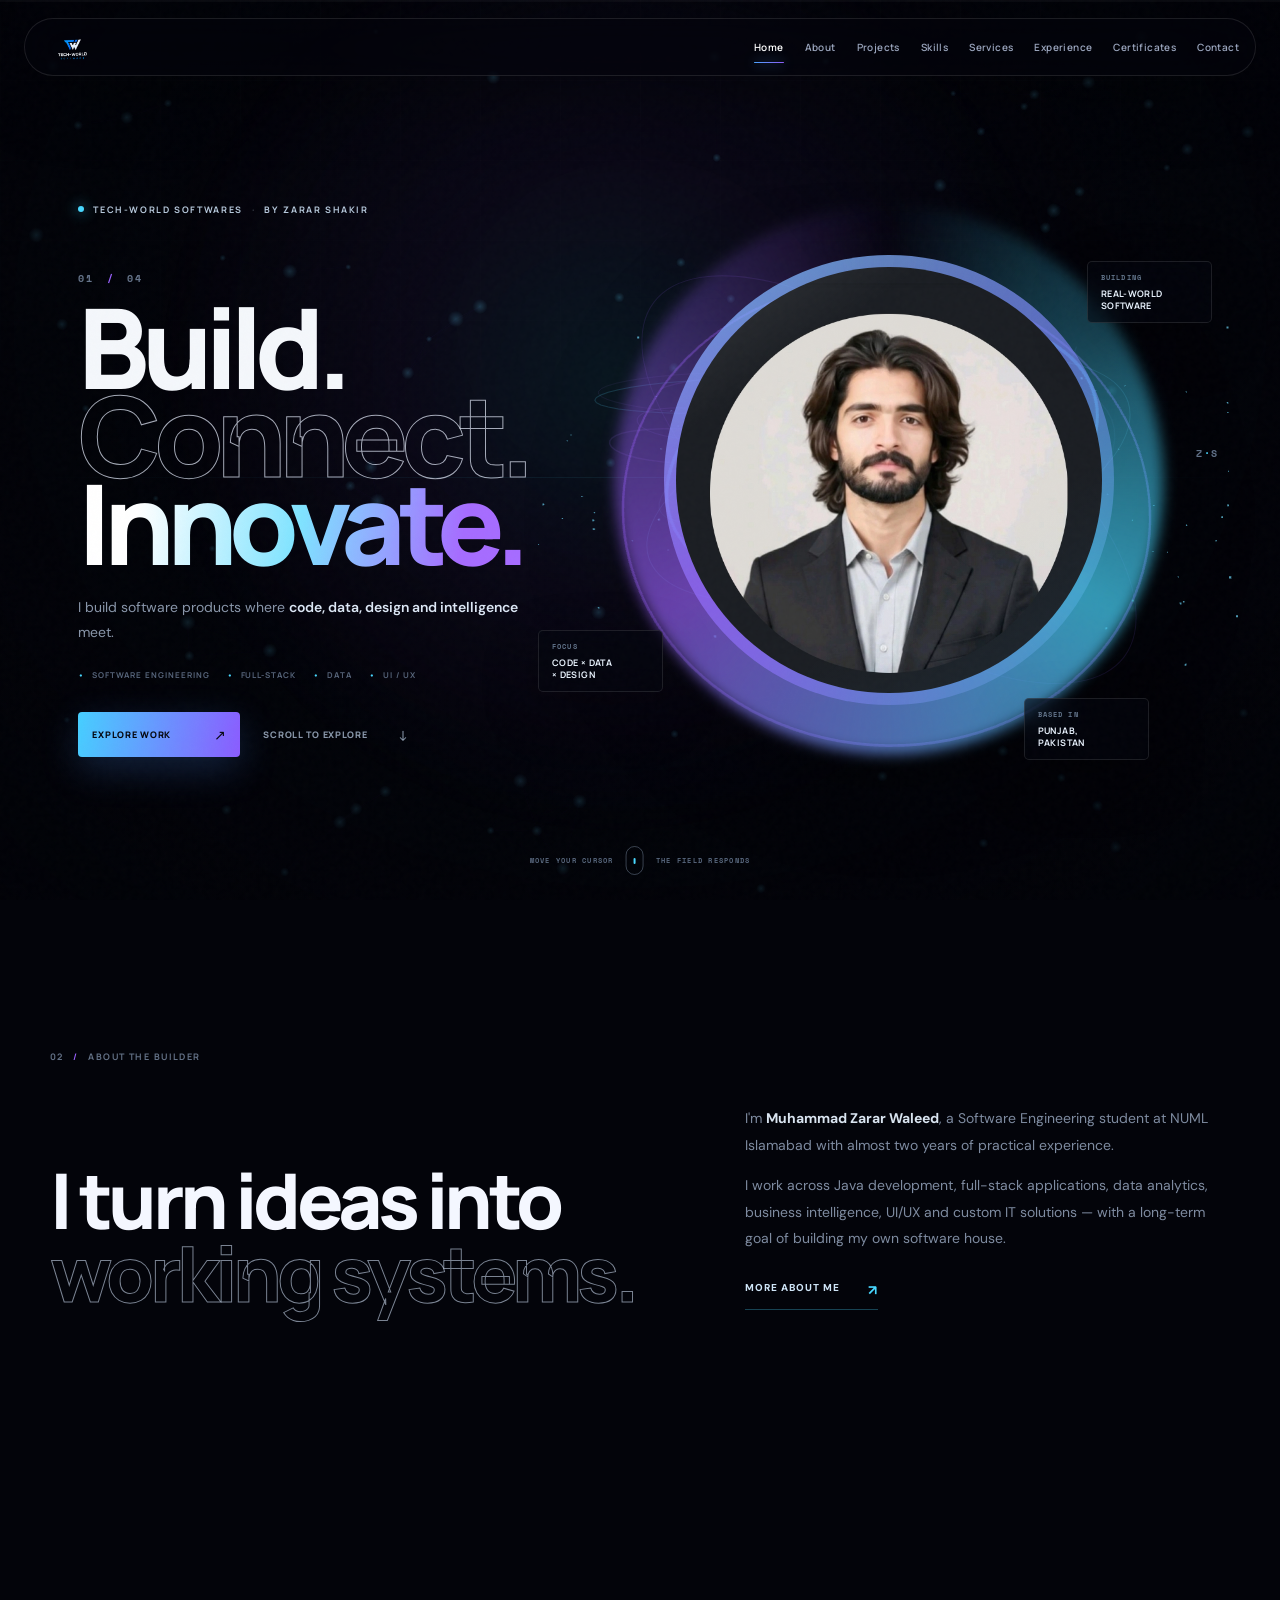
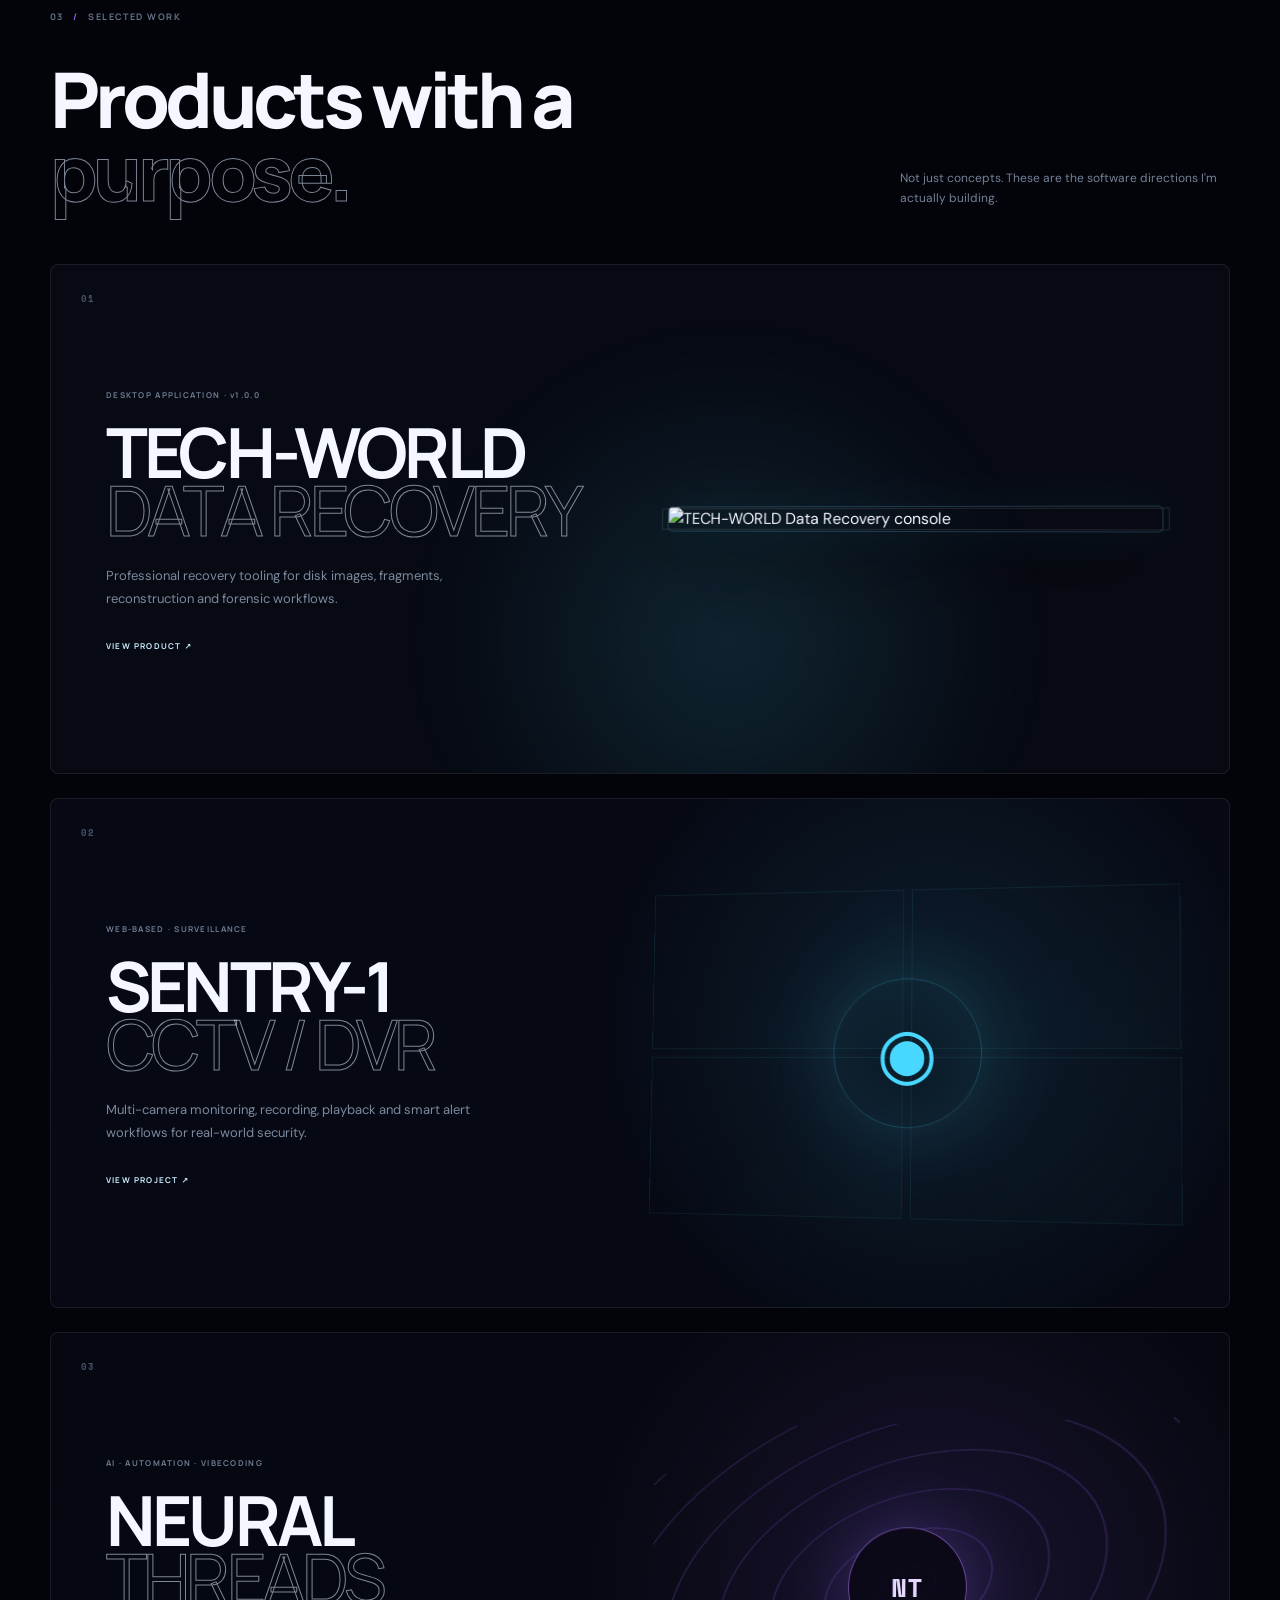
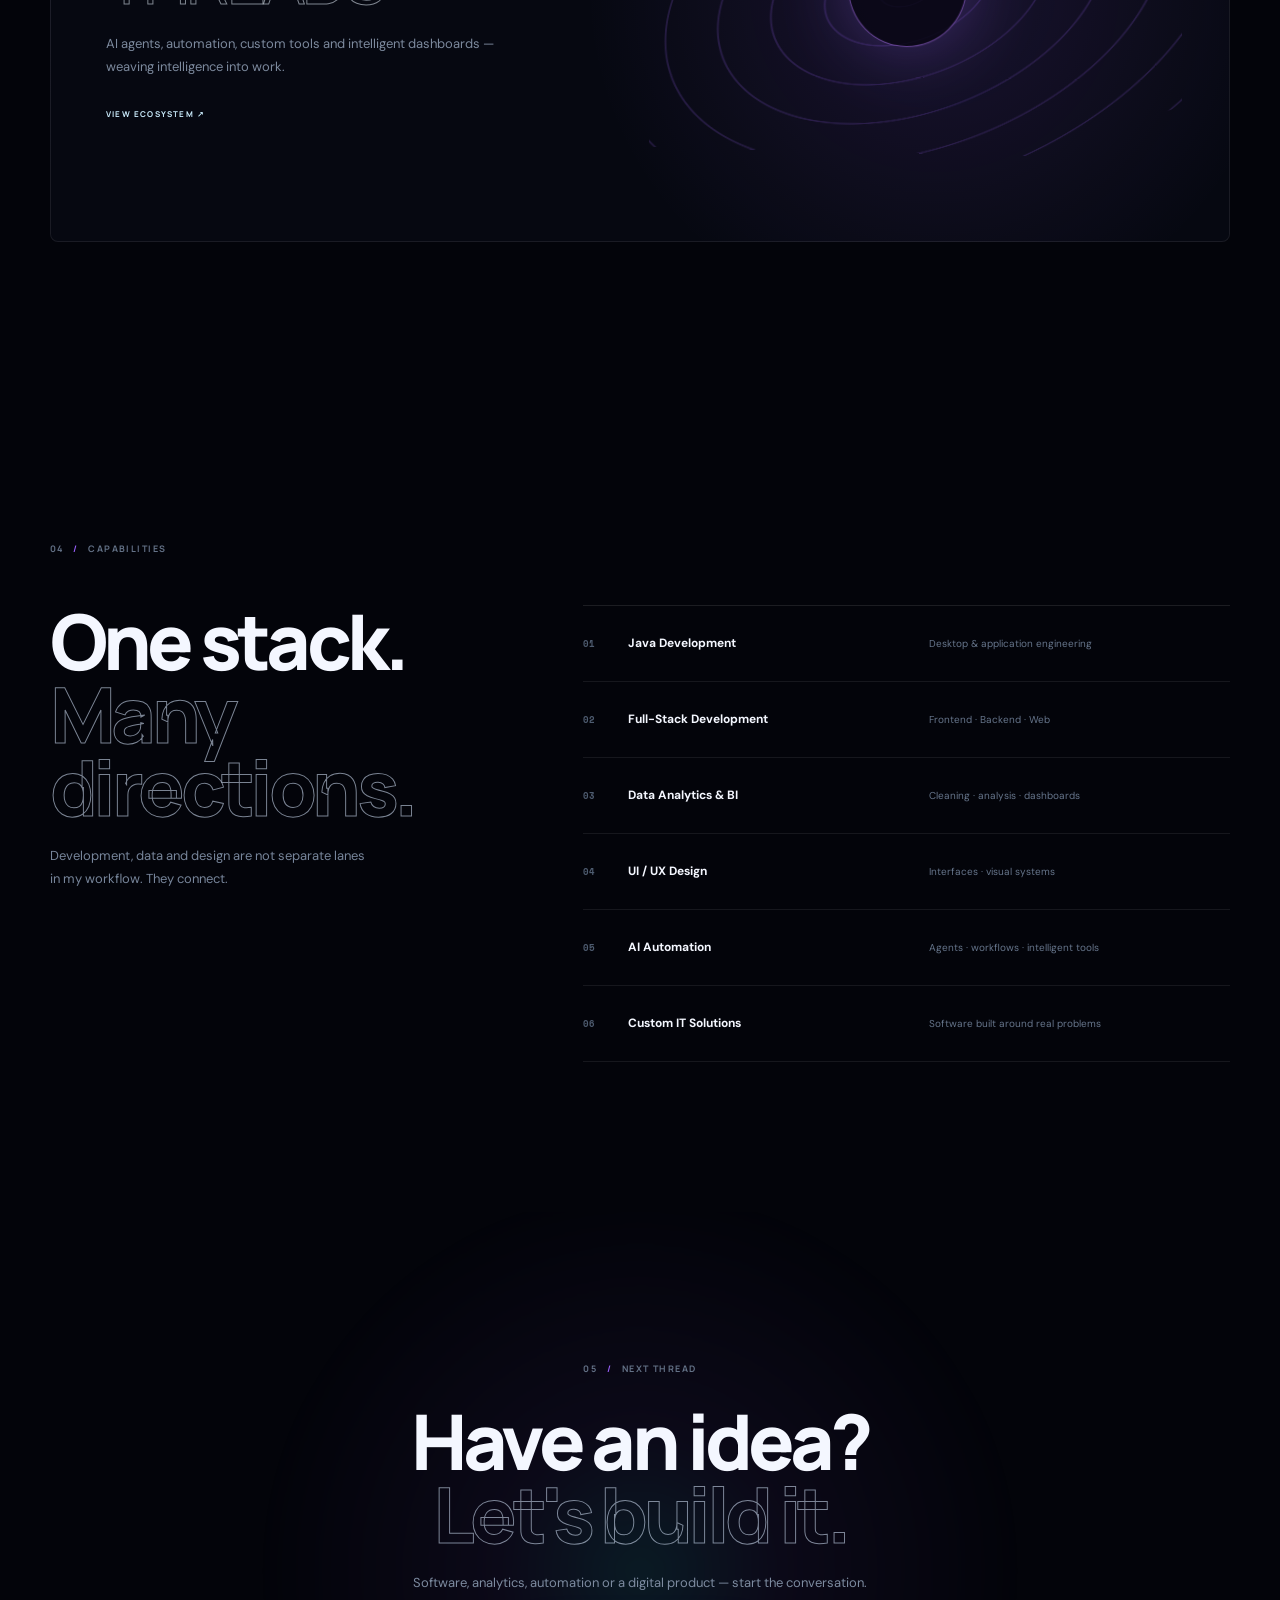
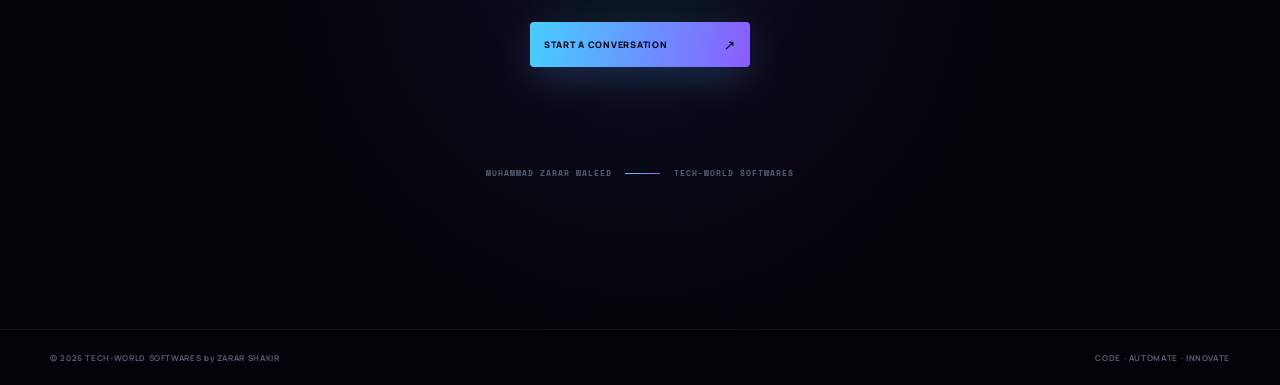
==== commit 6f6bf174: "updated files" ====
--- a/index.html
+++ b/index.html
@@ -1,129 +1,179 @@
 <!DOCTYPE html>
 <html lang="en">
 <head>
-<meta charset="UTF-8"><meta name="viewport" content="width=device-width,initial-scale=1">
-<title>Muhammad Zarar Waleed | TECH-WORLD SOFTWARES</title>
+<meta charset="UTF-8">
+<meta name="viewport" content="width=device-width,initial-scale=1">
+<title>Muhammad Zarar Waleed — TECH-WORLD SOFTWARES</title>
 <meta name="description" content="Muhammad Zarar Waleed — Software Engineering student, Full-Stack Developer, Data Analyst, UI/UX Designer and Java Developer.">
+<link rel="preconnect" href="https://fonts.googleapis.com">
+<link rel="preconnect" href="https://fonts.gstatic.com" crossorigin>
+<link href="https://fonts.googleapis.com/css2?family=DM+Sans:wght@400;500;600;700&family=Manrope:wght@400;500;600;700;800&family=Space+Mono:wght@400;700&display=swap" rel="stylesheet">
 <link rel="stylesheet" href="styles.css">
 </head>
-<body>
-<canvas id="neuralCanvas" aria-hidden="true"></canvas><div class="page-vignette"></div>
-<nav><div class="wrap">
-<a class="nav-brand" href="index.html"><img src="logo-tw.png" alt="TECH-WORLD SOFTWARES"></a>
-<button class="nav-toggle" onclick="toggleNav()" aria-label="Open navigation">☰</button>
-<div class="nav-links">
-<a class="active" href="index.html">Home</a><a href="about.html">About</a><a href="products.html">Projects</a><a href="features.html">Skills</a><a href="services.html">Services</a><a href="experience.html">Experience</a><a href="certificates.html">Certificates</a><a href="contact.html">Contact</a>
-</div></div></nav>
+<body class="cinematic-home">
+<canvas id="neuralCanvas" aria-hidden="true"></canvas>
+<canvas id="ribbonCanvas" aria-hidden="true"></canvas>
+<div class="cinematic-noise" aria-hidden="true"></div>
+<div class="page-vignette"></div>
+<div class="scroll-line" aria-hidden="true"><span></span></div>
+
+<nav class="cinematic-nav">
+  <div class="wrap nav-shell">
+    <a class="nav-brand" href="index.html"><img src="logo-tw.png" alt="TECH-WORLD SOFTWARES"></a>
+    <div class="nav-links">
+      <a class="active" href="index.html">Home</a>
+      <a href="about.html">About</a><a href="products.html">Projects</a><a href="features.html">Skills</a>
+      <a href="services.html">Services</a><a href="experience.html">Experience</a><a href="certificates.html">Certificates</a><a href="contact.html">Contact</a>
+    </div>
+    <button class="nav-toggle" onclick="toggleNav()" aria-label="Open navigation">☰</button>
+  </div>
+</nav>
 
 <main>
-<section class="hero">
-<div class="wrap">
-<div class="hero-copy">
-<div class="eyebrow"><span class="dot"></span> SOFTWARE ENGINEERING · DATA · DESIGN</div>
-<h1>Hi, I'm <span class="gradient-text">Zarar.</span><br>Building software.<br>Connecting intelligence.</h1>
-<p class="sub">I'm Muhammad Zarar Waleed — a Software Engineering student at NUML Islamabad, Full-Stack Developer, Data Analyst, UI/UX Designer and Java Developer. I bridge code, design and data to build practical software products and IT solutions.</p>
-<div class="hero-ctas"><a class="btn-primary" href="products.html">Explore My Work →</a><a class="btn-ghost" href="contact.html">Let's Connect ↗</a></div>
-<div class="hero-stats"><div class="hero-stat"><b>2+</b><span>Years practical experience</span></div><div class="hero-stat"><b>03</b><span>Featured products</span></div><div class="hero-stat"><b>NUML</b><span>Software Engineering</span></div></div>
-</div>
-<div class="hero-stage" aria-label="Interactive technology portrait">
-<div id="hero3d"></div>
-<div class="profile-hero-card"><img src="profile.jpg" alt="Muhammad Zarar Waleed"></div>
-<div class="orbit-label one">AI / DATA</div><div class="orbit-label two">SOFTWARE</div><div class="orbit-label three">SECURITY</div>
-</div>
-</div>
+<section class="cin-hero">
+  <div class="hero-scanline"></div>
+  <div class="wrap cin-hero-grid">
+    <div class="cin-copy">
+      <div class="cin-kicker"><i></i> TECH-WORLD SOFTWARES <span>·</span> BY ZARAR SHAKIR</div>
+      <div class="cin-index">01 <span>/</span> 04</div>
+      <h1><span>Build.</span><br><em>Connect.</em><br><strong>Innovate.</strong></h1>
+      <p class="cin-intro">I build software products where <b>code, data, design and intelligence</b> meet.</p>
+      <div class="cin-meta">
+        <span>SOFTWARE ENGINEERING</span><span>FULL-STACK</span><span>DATA</span><span>UI / UX</span>
+      </div>
+      <div class="cin-actions">
+        <a class="cin-btn primary" href="products.html"><span>Explore Work</span><b>↗</b></a>
+        <a class="cin-btn text" href="#about"><span>Scroll to explore</span><b>↓</b></a>
+      </div>
+    </div>
+
+    <div class="cin-visual" id="heroVisual">
+      <div class="visual-halo halo-a"></div><div class="visual-halo halo-b"></div>
+      <div class="visual-orbit orbit-a"></div><div class="visual-orbit orbit-b"></div>
+      <div class="visual-rings"><span></span><span></span><span></span></div>
+      <div class="portrait-wrap" id="portraitWrap">
+        <div class="portrait-backlight"></div>
+        <img src="profile.jpg" alt="Muhammad Zarar Waleed" class="portrait">
+        <div class="portrait-glass"></div>
+      </div>
+      <div class="float-chip chip-a"><small>BUILDING</small><b>REAL-WORLD<br>SOFTWARE</b></div>
+      <div class="float-chip chip-b"><small>FOCUS</small><b>CODE × DATA<br>× DESIGN</b></div>
+      <div class="float-chip chip-c"><small>BASED IN</small><b>PUNJAB,<br>PAKISTAN</b></div>
+      <div class="visual-mark">Z<span>·</span>S</div>
+    </div>
+  </div>
+  <div class="hero-bottom">
+    <span>MOVE YOUR CURSOR</span><div class="mouse-wheel"><i></i></div><span>THE FIELD RESPONDS</span>
+  </div>
 </section>
 
-<section>
-<div class="wrap">
-<div class="section-head"><div class="section-label">// Featured products</div><h2 class="section-title">Real software, not just concepts.</h2><p class="section-desc">A growing portfolio of products spanning data recovery, intelligent surveillance and AI automation.</p></div>
-<div class="showcase-grid">
-<a class="product-card featured" href="recovery.html"><div class="product-icon">◈</div><span class="product-status status-live">Desktop · v1.0.0</span><h3>TECH-WORLD Data Recovery</h3><p>Professional Windows software for recovering lost, deleted or damaged files from disk images and supported storage workflows.</p><span class="product-link">Explore product →</span></a>
-<a class="product-card" href="sentry.html"><div class="product-icon">◉</div><span class="product-status status-live">Web · Surveillance</span><h3>SENTRY-1</h3><p>CCTV Surveillance & DVR management concept with multi-camera monitoring, recording, playback and smart alert workflows.</p><span class="product-link">Explore project →</span></a>
-<a class="product-card" href="neural-threads.html"><div class="product-icon">✦</div><span class="product-status status-soon">AI · Automation</span><h3>NEURAL THREADS</h3><p>An AI-powered automation and vibecoding ecosystem for agents, custom tools, websites and intelligent business dashboards.</p><span class="product-link">Explore ecosystem →</span></a>
-</div></div>
+<section class="cin-intro-section" id="about">
+  <div class="wrap">
+    <div class="section-index">02 <span>/</span> ABOUT THE BUILDER</div>
+    <div class="statement-grid">
+      <h2>I turn ideas into <span>working systems.</span></h2>
+      <div><p>I'm <b>Muhammad Zarar Waleed</b>, a Software Engineering student at NUML Islamabad with almost two years of practical experience.</p>
+      <p>I work across Java development, full-stack applications, data analytics, business intelligence, UI/UX and custom IT solutions — with a long-term goal of building my own software house.</p>
+      <a class="line-link" href="about.html">More about me <b>↗</b></a></div>
+    </div>
+  </div>
 </section>
 
-<section>
-<div class="wrap">
-<div class="section-head"><div class="section-label">// About the builder</div><h2 class="section-title">Code, design and data in one workflow.</h2></div>
-<div class="about-grid">
-<div class="about-photo"><img src="profile.jpg" alt="Muhammad Zarar Waleed"></div>
-<div class="about-text">
-<p><strong>Hi, I'm Zarar.</strong> A Software Engineering student at NUML Islamabad and an aspiring Data Analyst. I work across full-stack development, Java applications, UI/UX, analytics and business intelligence.</p>
-<p>With almost two years of practical experience, I'm building toward a bigger goal: creating a software house that delivers useful PC, web, Android, AI and data-driven IT solutions.</p>
-<div class="about-points"><div class="about-point"><strong>Product Builder</strong><span>Turning ideas into working software.</span></div><div class="about-point"><strong>Data Mindset</strong><span>Cleaning, analyzing and visualizing information.</span></div><div class="about-point"><strong>Design Focus</strong><span>Interfaces that feel clear and intentional.</span></div><div class="about-point"><strong>Future Vision</strong><span>A software house built around practical IT solutions.</span></div></div>
-</div></div></div>
+<section class="cin-projects">
+  <div class="wrap">
+    <div class="section-index">03 <span>/</span> SELECTED WORK</div>
+    <div class="project-intro"><h2>Products with a <span>purpose.</span></h2><p>Not just concepts. These are the software directions I'm actually building.</p></div>
+    <div class="cin-project-stack">
+      <a class="cin-project project-recovery" href="recovery.html">
+        <div class="project-glow"></div><div class="project-no">01</div>
+        <div class="project-content"><small>DESKTOP APPLICATION · v1.0.0</small><h3>TECH-WORLD<br><span>DATA RECOVERY</span></h3><p>Professional recovery tooling for disk images, fragments, reconstruction and forensic workflows.</p><b class="project-arrow">VIEW PRODUCT ↗</b></div>
+        <div class="project-visual"><img src="assets/recovery/console.png" alt="TECH-WORLD Data Recovery console"><div class="screen-frame"></div></div>
+      </a>
+      <a class="cin-project project-sentry" href="sentry.html">
+        <div class="project-no">02</div><div class="project-content"><small>WEB-BASED · SURVEILLANCE</small><h3>SENTRY-1<br><span>CCTV / DVR</span></h3><p>Multi-camera monitoring, recording, playback and smart alert workflows for real-world security.</p><b class="project-arrow">VIEW PROJECT ↗</b></div>
+        <div class="project-visual sentry-visual"><div class="camera-orb">◉</div><div class="camera-grid"><i></i><i></i><i></i><i></i></div></div>
+      </a>
+      <a class="cin-project project-neural" href="neural-threads.html">
+        <div class="project-no">03</div><div class="project-content"><small>AI · AUTOMATION · VIBECODING</small><h3>NEURAL<br><span>THREADS</span></h3><p>AI agents, automation, custom tools and intelligent dashboards — weaving intelligence into work.</p><b class="project-arrow">VIEW ECOSYSTEM ↗</b></div>
+        <div class="project-visual thread-visual"><div class="thread-core">NT</div><div class="thread-lines"></div></div>
+      </a>
+    </div>
+  </div>
 </section>
 
-<section>
-<div class="wrap">
-<div class="section-head"><div class="section-label">// Skills</div><h2 class="section-title">A multidisciplinary stack.</h2></div>
-<div class="skill-grid">
-<div class="skill-card"><div class="mini">Development</div><h3>Java · C++ · C# · Python</h3><p>Application development across desktop, backend and software projects.</p></div>
-<div class="skill-card"><div class="mini">Full Stack</div><h3>Frontend · Backend · Web</h3><p>Building complete web experiences from interface to server-side logic.</p></div>
-<div class="skill-card"><div class="mini">Data</div><h3>Analytics · BI · Cleaning</h3><p>Turning raw information into cleaner, useful business insight.</p></div>
-<div class="skill-card"><div class="mini">Design</div><h3>UI/UX · Logo Design</h3><p>Visual systems and interfaces designed around clarity and usability.</p></div>
-<div class="skill-card"><div class="mini">Product</div><h3>Custom IT Solutions</h3><p>Software thinking focused on real workflows and practical problems.</p></div>
-<div class="skill-card"><div class="mini">Emerging</div><h3>AI · Automation</h3><p>Exploring intelligent agents, automation and data-driven products.</p></div>
-</div></div>
+<section class="cin-capabilities">
+  <div class="wrap">
+    <div class="section-index">04 <span>/</span> CAPABILITIES</div>
+    <div class="cap-grid">
+      <div class="cap-copy"><h2>One stack.<br><span>Many directions.</span></h2><p>Development, data and design are not separate lanes in my workflow. They connect.</p></div>
+      <div class="cap-list">
+        <div><b>01</b><strong>Java Development</strong><span>Desktop & application engineering</span></div>
+        <div><b>02</b><strong>Full-Stack Development</strong><span>Frontend · Backend · Web</span></div>
+        <div><b>03</b><strong>Data Analytics & BI</strong><span>Cleaning · analysis · dashboards</span></div>
+        <div><b>04</b><strong>UI / UX Design</strong><span>Interfaces · visual systems</span></div>
+        <div><b>05</b><strong>AI Automation</strong><span>Agents · workflows · intelligent tools</span></div>
+        <div><b>06</b><strong>Custom IT Solutions</strong><span>Software built around real problems</span></div>
+      </div>
+    </div>
+  </div>
 </section>
 
-<section>
-<div class="wrap">
-<div class="section-head"><div class="section-label">// Services</div><h2 class="section-title">From idea to usable solution.</h2></div>
-<div class="service-grid">
-<div class="service-card"><div class="mini">01</div><h3>Full-Stack Web Development</h3><p>Frontend, backend and complete web applications.</p></div>
-<div class="service-card"><div class="mini">02</div><h3>Desktop Software Development</h3><p>Purpose-built Windows software and utilities.</p></div>
-<div class="service-card"><div class="mini">03</div><h3>Java Development</h3><p>Java applications and software engineering projects.</p></div>
-<div class="service-card"><div class="mini">04</div><h3>Android Development</h3><p>Mobile application concepts and development.</p></div>
-<div class="service-card"><div class="mini">05</div><h3>Data Analytics & BI</h3><p>Data cleaning, analysis and business dashboards.</p></div>
-<div class="service-card"><div class="mini">06</div><h3>UI/UX Design</h3><p>Clean interfaces and user-centered product flows.</p></div>
-<div class="service-card"><div class="mini">07</div><h3>AI Automation</h3><p>Agents, workflows and intelligent business automation.</p></div>
-<div class="service-card"><div class="mini">08</div><h3>CCTV / DVR Solutions</h3><p>Surveillance software concepts and monitoring workflows.</p></div>
-<div class="service-card"><div class="mini">09</div><h3>Data Recovery Solutions</h3><p>Recovery-focused software and technical workflows.</p></div>
-</div></div>
-</section>
-
-<section>
-<div class="wrap">
-<div class="section-head"><div class="section-label">// Journey</div><h2 class="section-title">Still learning. Already building.</h2></div>
-<div class="timeline"><div class="timeline-item"><div class="time">CURRENT · NUML ISLAMABAD</div><h3>Software Engineering Degree</h3><p>Currently pursuing Software Engineering while building practical software products across development, data and design.</p></div><div class="timeline-item"><div class="time">~2 YEARS</div><h3>Practical Development Experience</h3><p>Hands-on work across software development, full-stack applications, analytics, UI/UX and IT solutions.</p></div><div class="timeline-item"><div class="time">IN PROGRESS</div><h3>Data Analytics Course</h3><p>Currently expanding the data analytics skillset toward stronger business intelligence and decision support.</p></div></div>
-</div>
-</section>
-
-<section>
-<div class="wrap"><div class="certificate-card"><span class="badge-progress">In Progress</span><h3>Data Analytics Course</h3><p>Certificate currently under progress. Completed certifications can be added to this section later.</p></div></div>
-</section>
-
-<section>
-<div class="wrap" style="text-align:center"><div class="section-label">// Next move</div><h2 class="section-title center">Let's build something intelligent.</h2><p class="section-desc center">Have an idea, software problem or digital workflow to improve? Let's talk.</p><div class="hero-ctas" style="justify-content:center"><a class="btn-primary" href="contact.html">Start a Conversation →</a><a class="btn-ghost" href="about.html">More About Me</a></div></div>
+<section class="cin-ending">
+  <div class="ending-radial"></div>
+  <div class="wrap">
+    <div class="section-index">05 <span>/</span> NEXT THREAD</div>
+    <h2>Have an idea?<br><span>Let's build it.</span></h2>
+    <p>Software, analytics, automation or a digital product — start the conversation.</p>
+    <a class="cin-btn primary big" href="contact.html"><span>Start a Conversation</span><b>↗</b></a>
+    <div class="ending-signature"><span>MUHAMMAD ZARAR WALEED</span><i></i><span>TECH-WORLD SOFTWARES</span></div>
+  </div>
 </section>
 </main>
 
-<footer><div class="wrap"><div class="footer-top"><div><a class="footer-brand" href="index.html"><img src="logo-tw.png" alt="TECH-WORLD SOFTWARES"></a><p class="footer-tagline">TECH-WORLD SOFTWARES by ZARAR SHAKIR — turning ideas into real-world software products.</p><div class="social-row"><a class="social-icon" href="https://github.com/TechWorldSoftwares/TechWorldSoftwares.github.io" target="_blank" aria-label="GitHub">GH</a><a class="social-icon" href="https://www.linkedin.com/in/m-zarar-waleed-9b4a78322" target="_blank" aria-label="LinkedIn">in</a><a class="social-icon" href="https://web.facebook.com/zarar.waleed.2025" target="_blank" aria-label="Facebook">f</a><a class="social-icon" href="mailto:techworldsoftwares585@gmail.com" aria-label="Email">@</a></div></div><div class="footer-cols"><div class="footer-col"><h5>Explore</h5><a href="about.html">About</a><a href="products.html">Projects</a><a href="features.html">Skills</a><a href="services.html">Services</a></div><div class="footer-col"><h5>Connect</h5><a href="experience.html">Experience</a><a href="certificates.html">Certificates</a><a href="contact.html">Contact</a><a href="recovery.html">Data Recovery</a></div></div></div><div class="footer-bottom"><span>© 2026 TECH-WORLD SOFTWARES by ZARAR SHAKIR. All rights reserved.</span><span class="mono">Code · Automate · Innovate</span></div></div></footer>
+<footer class="cin-footer"><div class="wrap"><span>© 2026 TECH-WORLD SOFTWARES by ZARAR SHAKIR</span><span>CODE · AUTOMATE · INNOVATE</span></div></footer>
 
 <script src="main.js"></script>
 <script type="module">
 import * as THREE from './three.module.min.js';
-const host=document.getElementById('hero3d');
+const host=document.getElementById('heroVisual');
 if(host && !matchMedia('(prefers-reduced-motion: reduce)').matches){
- const scene=new THREE.Scene(), camera=new THREE.PerspectiveCamera(38,1,.1,100); camera.position.z=6;
- const renderer=new THREE.WebGLRenderer({alpha:true,antialias:true}); renderer.setPixelRatio(Math.min(devicePixelRatio||1,1.6)); host.appendChild(renderer.domElement);
- const group=new THREE.Group();scene.add(group);
- const core=new THREE.Mesh(new THREE.IcosahedronGeometry(1.18,2),new THREE.MeshStandardMaterial({color:0x10172e,metalness:.8,roughness:.22,transparent:true,opacity:.9}));
- group.add(core);
- const ring1=new THREE.Mesh(new THREE.TorusGeometry(1.65,.025,12,96),new THREE.MeshBasicMaterial({color:0x4da3ff,transparent:true,opacity:.8}));
- const ring2=new THREE.Mesh(new THREE.TorusGeometry(1.92,.018,12,96),new THREE.MeshBasicMaterial({color:0x8b5cf6,transparent:true,opacity:.7}));
- ring1.rotation.x=.7;ring1.rotation.y=.3;ring2.rotation.x=-.45;ring2.rotation.z=.6;group.add(ring1,ring2);
- const pts=new THREE.BufferGeometry(), arr=[]; for(let i=0;i<180;i++){const r=1.8+Math.random()*.9,a=Math.random()*Math.PI*2,b=Math.acos(2*Math.random()-1);arr.push(r*Math.sin(b)*Math.cos(a),r*Math.sin(b)*Math.sin(a),r*Math.cos(b))}
- pts.setAttribute('position',new THREE.Float32BufferAttribute(arr,3));
- group.add(new THREE.Points(pts,new THREE.PointsMaterial({color:0x62d9ff,size:.025,transparent:true,opacity:.75})));
- scene.add(new THREE.AmbientLight(0xffffff,.7));
- const blue=new THREE.PointLight(0x4da3ff,3.2,10);blue.position.set(-3,2,3);scene.add(blue);
- const purple=new THREE.PointLight(0x8b5cf6,3,10);purple.position.set(3,-2,2);scene.add(purple);
- let tx=0,ty=0; addEventListener('mousemove',e=>{tx=(e.clientX/innerWidth-.5)*.55;ty=(e.clientY/innerHeight-.5)*.35},{passive:true});
- function resize(){const r=host.getBoundingClientRect();renderer.setSize(r.width,r.height,false);camera.aspect=r.width/r.height;camera.updateProjectionMatrix()} addEventListener('resize',resize);resize();
- let t=0;function loop(){requestAnimationFrame(loop);t+=.004;group.rotation.y+=(tx-group.rotation.y)*.025;group.rotation.x+=(-ty-group.rotation.x)*.025;core.rotation.y+=.002;ring1.rotation.z+=.004;ring2.rotation.z-=.003;renderer.render(scene,camera)}loop();
+  const scene=new THREE.Scene();
+  const camera=new THREE.PerspectiveCamera(42,1,.1,100); camera.position.z=7;
+  const renderer=new THREE.WebGLRenderer({alpha:true,antialias:true});
+  renderer.setPixelRatio(Math.min(devicePixelRatio||1,1.5)); renderer.setClearColor(0,0); host.prepend(renderer.domElement);
+  const group=new THREE.Group(); scene.add(group);
+  const core=new THREE.Mesh(new THREE.IcosahedronGeometry(1.02,2),new THREE.MeshBasicMaterial({color:0x111b35,wireframe:true,transparent:true,opacity:.22}));
+  group.add(core);
+  const mat1=new THREE.MeshBasicMaterial({color:0x4dd9ff,transparent:true,opacity:.55});
+  const mat2=new THREE.MeshBasicMaterial({color:0x9a62ff,transparent:true,opacity:.42});
+  const r1=new THREE.Mesh(new THREE.TorusGeometry(1.7,.012,8,120),mat1);
+  const r2=new THREE.Mesh(new THREE.TorusGeometry(2.05,.009,8,120),mat2);
+  r1.rotation.x=.9; r1.rotation.y=.2; r2.rotation.x=-.55; r2.rotation.z=.7; group.add(r1,r2);
+  const geo=new THREE.BufferGeometry(); const arr=[];
+  for(let i=0;i<120;i++){const t=Math.random()*Math.PI*2, rr=2.15+Math.random()*1.25; arr.push(Math.cos(t)*rr,(Math.random()-.5)*1.8,Math.sin(t)*rr);}
+  geo.setAttribute('position',new THREE.Float32BufferAttribute(arr,3));
+  const stars=new THREE.Points(geo,new THREE.PointsMaterial({color:0x6fdcff,size:.025,transparent:true,opacity:.7}));
+  group.add(stars);
+  let mx=0,my=0;
+  host.addEventListener('pointermove',e=>{const r=host.getBoundingClientRect();mx=(e.clientX-r.left)/r.width-.5;my=(e.clientY-r.top)/r.height-.5},{passive:true});
+  function resize(){const r=host.getBoundingClientRect();renderer.setSize(r.width,r.height,false);camera.aspect=r.width/r.height;camera.updateProjectionMatrix();}
+  resize(); addEventListener('resize',resize,{passive:true});
+  const clock=new THREE.Clock();
+  function tick(){const t=clock.getElapsedTime(); group.rotation.y+=.0018; group.rotation.x=Math.sin(t*.25)*.05; group.rotation.y+=mx*.002; group.rotation.x+=my*.001; r1.rotation.z+=.003; r2.rotation.z-=.002; stars.rotation.y=-t*.018; renderer.render(scene,camera); requestAnimationFrame(tick);}
+  tick();
 }
 </script>
-</body></html>
+<script>
+(function(){
+  const hero=document.getElementById('heroVisual'), portrait=document.getElementById('portraitWrap');
+  if(!hero||!portrait||matchMedia('(pointer:coarse)').matches)return;
+  let tx=0,ty=0,cx=0,cy=0;
+  hero.addEventListener('pointermove',e=>{const r=hero.getBoundingClientRect();tx=((e.clientX-r.left)/r.width-.5)*18;ty=((e.clientY-r.top)/r.height-.5)*-14;});
+  hero.addEventListener('pointerleave',()=>{tx=0;ty=0;});
+  function frame(){cx+=(tx-cx)*.055;cy+=(ty-cy)*.055;portrait.style.transform=`translate3d(${cx}px,${cy}px,0) rotateX(${cy*.18}deg) rotateY(${cx*.14}deg)`;requestAnimationFrame(frame)} frame();
+  const bar=document.querySelector('.scroll-line span');
+  addEventListener('scroll',()=>{const max=document.documentElement.scrollHeight-innerHeight; if(bar)bar.style.transform=`scaleX(${max>0?scrollY/max:0})`},{passive:true});
+})();
+</script>
+</body>
+</html>
--- a/styles.css
+++ b/styles.css
@@ -159,3 +159,127 @@
  .page-hero{min-height:45vh}.page-hero .wrap{padding:65px 0}.page-hero h1{font-size:42px}
 }
 @media(prefers-reduced-motion:reduce){*,*:before,*:after{animation-duration:.001ms!important;animation-iteration-count:1!important;scroll-behavior:auto!important;transition-duration:.001ms!important}}
+
+/* ================= CINEMATIC HOME V4 ================= */
+.cinematic-home{
+  --c-blue:#48d8ff;--c-purple:#9b62ff;--c-violet:#c28bff;
+  font-family:"DM Sans",system-ui,sans-serif;
+  background:#03040a;
+}
+.cinematic-home h1,.cinematic-home h2,.cinematic-home h3,.cinematic-home .nav-links,
+.cinematic-home .cin-kicker,.cinematic-home .section-index,.cinematic-home .cin-meta,
+.cinematic-home .cin-btn,.cinematic-home .float-chip,.cinematic-home .project-content small,
+.cinematic-home .project-arrow,.cinematic-home .cin-footer{font-family:"Manrope",system-ui,sans-serif}
+.cinematic-home:before{background-image:linear-gradient(rgba(255,255,255,.012) 1px,transparent 1px),linear-gradient(90deg,rgba(255,255,255,.012) 1px,transparent 1px);background-size:80px 80px}
+.cinematic-home #neuralCanvas{opacity:.35}
+.cinematic-home .page-vignette{background:radial-gradient(ellipse at 50% 36%,transparent 20%,rgba(1,2,7,.82) 100%);z-index:1}
+.cinematic-noise{position:fixed;inset:0;pointer-events:none;z-index:80;opacity:.035;background-image:url("data:image/svg+xml,%3Csvg viewBox='0 0 180 180' xmlns='http://www.w3.org/2000/svg'%3E%3Cfilter id='n'%3E%3CfeTurbulence type='fractalNoise' baseFrequency='.85' numOctaves='4' stitchTiles='stitch'/%3E%3C/filter%3E%3Crect width='100%25' height='100%25' filter='url(%23n)' opacity='.55'/%3E%3C/svg%3E")}
+.scroll-line{position:fixed;top:0;left:0;right:0;height:2px;z-index:200;background:rgba(255,255,255,.03)}
+.scroll-line span{display:block;height:100%;width:100%;transform:scaleX(0);transform-origin:left;background:linear-gradient(90deg,var(--c-blue),var(--c-purple));box-shadow:0 0 14px var(--c-blue)}
+.cinematic-nav{position:fixed;top:18px;left:0;right:0;z-index:100;padding:0 24px}
+.cinematic-nav .nav-shell{width:min(1320px,100%);height:58px;padding:0 16px 0 20px;border:1px solid rgba(255,255,255,.1);border-radius:999px;background:rgba(4,5,12,.52);backdrop-filter:blur(24px);box-shadow:0 20px 70px rgba(0,0,0,.28)}
+.cinematic-nav .nav-brand img{height:31px}
+.cinematic-nav .nav-links{gap:21px}
+.cinematic-nav .nav-links a{font-size:10px;letter-spacing:.04em}
+.cinematic-nav .nav-links a.active:after{bottom:-8px;height:1px}
+#ribbonCanvas{position:fixed;inset:0;width:100%;height:100%;z-index:2;pointer-events:none;opacity:.88;mix-blend-mode:screen}
+.cin-hero{min-height:100svh;position:relative;display:flex;align-items:center;padding:110px 0 50px;overflow:hidden}
+.cin-hero:before{content:"";position:absolute;width:75vw;height:75vw;max-width:1000px;max-height:1000px;left:48%;top:42%;transform:translate(-50%,-50%);border-radius:50%;background:radial-gradient(circle,rgba(72,216,255,.09),rgba(155,98,255,.05) 32%,transparent 68%);filter:blur(8px);pointer-events:none}
+.hero-scanline{position:absolute;left:0;right:0;top:53%;height:1px;background:linear-gradient(90deg,transparent,rgba(72,216,255,.12),transparent);opacity:.7}
+.cin-hero-grid{width:min(1360px,calc(100% - 80px));display:grid;grid-template-columns:.82fr 1.18fr;gap:10px;align-items:center;min-height:78vh}
+.cin-copy{position:relative;z-index:12;padding-left:3vw}
+.cin-kicker{display:flex;align-items:center;gap:9px;color:#b7c9dc;font-size:9px;font-weight:700;letter-spacing:.18em}
+.cin-kicker i{display:block;width:6px;height:6px;border-radius:50%;background:var(--c-blue);box-shadow:0 0 14px var(--c-blue)}
+.cin-kicker span{opacity:.35}
+.cin-index{margin-top:55px;color:#66758b;font:700 10px "Space Mono";letter-spacing:.18em}
+.cin-index span{color:var(--c-purple);margin:0 5px}
+.cin-copy h1{font-size:clamp(64px,8.7vw,136px);line-height:.79;letter-spacing:-.07em;margin:17px 0 28px;font-weight:800}
+.cin-copy h1 span{color:#f4f7fb}
+.cin-copy h1 em{font-style:normal;color:transparent;-webkit-text-stroke:1px rgba(232,240,255,.7)}
+.cin-copy h1 strong{font-weight:800;background:linear-gradient(100deg,#fff 15%,#7fe3ff 50%,#a66cff 85%);-webkit-background-clip:text;color:transparent}
+.cin-intro{max-width:450px;color:#8996aa;font-size:14px;line-height:1.8}
+.cin-intro b{color:#dce7f5;font-weight:600}
+.cin-meta{display:flex;gap:17px;flex-wrap:wrap;margin-top:24px;color:#56647a;font-size:8px;font-weight:700;letter-spacing:.12em}
+.cin-meta span:before{content:"•";color:var(--c-blue);margin-right:7px}
+.cin-actions{display:flex;align-items:center;gap:23px;margin-top:31px}
+.cin-btn{display:inline-flex;align-items:center;justify-content:space-between;gap:30px;min-width:162px;padding:12px 14px;border-radius:4px;font-size:9px;font-weight:800;letter-spacing:.08em;text-transform:uppercase;transition:.35s}
+.cin-btn b{font-size:14px;font-weight:500}
+.cin-btn.primary{background:linear-gradient(100deg,#46cfff,#8b5cff);color:#050710;box-shadow:0 12px 38px rgba(80,150,255,.22)}
+.cin-btn.primary:hover{transform:translateY(-3px);box-shadow:0 18px 50px rgba(98,108,255,.35)}
+.cin-btn.text{min-width:auto;padding:12px 0;color:#8997aa;background:transparent}
+.cin-btn.text:hover{color:#fff;gap:38px}
+.cin-visual{height:min(760px,76vh);min-height:560px;position:relative;z-index:4;display:grid;place-items:center;perspective:1200px}
+.cin-visual>canvas{position:absolute!important;inset:0;width:100%!important;height:100%!important;z-index:0}
+.visual-halo{position:absolute;border-radius:50%;pointer-events:none}
+.halo-a{width:56%;aspect-ratio:1;background:radial-gradient(circle,rgba(72,216,255,.22),transparent 65%);filter:blur(28px);animation:haloPulse 5s ease-in-out infinite}
+.halo-b{width:75%;aspect-ratio:1;background:radial-gradient(circle,rgba(155,98,255,.13),transparent 65%);filter:blur(36px);animation:haloPulse 7s ease-in-out infinite reverse}
+@keyframes haloPulse{50%{transform:scale(1.12);opacity:.68}}
+.visual-orbit{position:absolute;border:1px solid rgba(106,207,255,.16);border-radius:50%;transform:rotate(-18deg)}
+.orbit-a{width:72%;height:29%;animation:orbitFloat 11s linear infinite}
+.orbit-b{width:84%;height:37%;border-color:rgba(155,98,255,.13);transform:rotate(37deg);animation:orbitFloat 16s linear infinite reverse}
+@keyframes orbitFloat{to{transform:rotate(342deg)}}
+.visual-rings{position:absolute;width:58%;aspect-ratio:1;border-radius:50%;animation:slowSpin 28s linear infinite}
+.visual-rings span{position:absolute;inset:0;border:1px solid rgba(255,255,255,.08);border-radius:50%}
+.visual-rings span:nth-child(1){transform:rotateX(70deg);border-color:rgba(72,216,255,.2)}
+.visual-rings span:nth-child(2){transform:rotateY(65deg);border-color:rgba(155,98,255,.18)}
+.visual-rings span:nth-child(3){inset:7%;transform:rotate(45deg);border-style:dashed;border-color:rgba(255,255,255,.12)}
+@keyframes slowSpin{to{transform:rotate(360deg)}}
+.portrait-wrap{width:min(440px,62%);aspect-ratio:1;position:relative;z-index:6;border-radius:50%;transition:transform .12s linear;filter:drop-shadow(0 30px 45px rgba(0,0,0,.4))}
+.portrait-backlight{position:absolute;inset:-13%;border-radius:50%;background:conic-gradient(from 0deg,rgba(72,216,255,0),rgba(72,216,255,.7),rgba(155,98,255,.65),rgba(72,216,255,0));filter:blur(7px);animation:slowSpin 9s linear infinite}
+.portrait-wrap:before{content:"";position:absolute;inset:-7px;border-radius:50%;background:linear-gradient(135deg,rgba(112,228,255,.8),rgba(155,98,255,.65) 55%,rgba(255,255,255,.12));z-index:0}
+.portrait{position:absolute;inset:5px;width:calc(100% - 10px);height:calc(100% - 10px);object-fit:cover;border-radius:50%;z-index:2}
+.portrait-glass{position:absolute;inset:5px;border-radius:50%;z-index:3;background:linear-gradient(145deg,rgba(255,255,255,.12),transparent 24%,transparent 67%,rgba(80,190,255,.07));pointer-events:none}
+.float-chip{position:absolute;z-index:12;padding:10px 13px;min-width:125px;border:1px solid rgba(255,255,255,.1);background:rgba(4,6,15,.58);backdrop-filter:blur(16px);box-shadow:0 20px 55px rgba(0,0,0,.25);border-radius:5px;animation:chipFloat 5s ease-in-out infinite}
+.float-chip small{display:block;color:#5f7187;font:700 7px "Space Mono";letter-spacing:.16em;margin-bottom:5px}
+.float-chip b{display:block;color:#e7f1fc;font-size:9px;line-height:1.35;letter-spacing:.04em}
+.chip-a{top:18%;right:4%;animation-delay:-1.5s}.chip-b{bottom:19%;left:0;animation-delay:-3s}.chip-c{bottom:9%;right:13%;animation-delay:-.5s}
+@keyframes chipFloat{50%{transform:translateY(-9px)}}
+.visual-mark{position:absolute;right:3%;top:45%;z-index:10;color:#607188;font:700 10px "Space Mono";letter-spacing:.15em}.visual-mark span{color:var(--c-blue)}
+.hero-bottom{position:absolute;bottom:25px;left:50%;transform:translateX(-50%);display:flex;align-items:center;gap:12px;color:#55647a;font:700 7px "Space Mono";letter-spacing:.18em;z-index:10}
+.mouse-wheel{width:18px;height:29px;border:1px solid rgba(160,180,210,.35);border-radius:12px;display:grid;place-items:center}.mouse-wheel i{width:2px;height:6px;background:var(--c-blue);border-radius:2px;animation:wheel 1.6s ease-in-out infinite}
+@keyframes wheel{50%{transform:translateY(5px);opacity:.2}}
+.cin-intro-section,.cin-projects,.cin-capabilities,.cin-ending{padding:150px 0;position:relative;z-index:4}
+.section-index{font:700 9px "Space Mono";letter-spacing:.16em;color:#647287}.section-index span{color:var(--c-purple);margin:0 6px}
+.statement-grid{display:grid;grid-template-columns:1.1fr .9fr;gap:8vw;margin-top:42px;align-items:end}
+.statement-grid h2,.project-intro h2,.cap-copy h2,.cin-ending h2{font-size:clamp(44px,6vw,88px);line-height:.95;letter-spacing:-.06em;font-weight:800}
+.statement-grid h2 span,.project-intro h2 span,.cap-copy h2 span,.cin-ending h2 span{color:transparent;-webkit-text-stroke:1px rgba(196,210,230,.62)}
+.statement-grid p{color:#7e8ba0;font-size:14px;line-height:1.9;margin-bottom:14px}.statement-grid p b{color:#d9e4f0}
+.line-link{display:inline-flex;gap:28px;color:#cfe5f7;font-size:10px;font-weight:800;letter-spacing:.1em;text-transform:uppercase;margin-top:14px;border-bottom:1px solid rgba(72,216,255,.3);padding-bottom:8px}
+.line-link b{color:var(--c-blue);font-size:14px}
+.project-intro{display:flex;align-items:end;justify-content:space-between;gap:30px;margin:40px 0 55px}.project-intro p{max-width:330px;color:#748197;font-size:12px;line-height:1.7}
+.cin-project-stack{display:grid;gap:24px}
+.cin-project{min-height:510px;position:relative;overflow:hidden;border:1px solid rgba(255,255,255,.08);border-radius:8px;background:#070a13;display:grid;grid-template-columns:1fr 1fr;align-items:center;padding:55px;transition:transform .5s,border-color .5s,box-shadow .5s}
+.cin-project:hover{transform:translateY(-6px);border-color:rgba(72,216,255,.28);box-shadow:0 30px 100px rgba(0,0,0,.38)}
+.project-no{position:absolute;top:27px;left:30px;color:#455268;font:700 9px "Space Mono";letter-spacing:.12em}
+.project-content{position:relative;z-index:5;max-width:480px}.project-content small{font:700 8px "Space Mono";letter-spacing:.16em;color:#6d7b90}.project-content h3{font-size:clamp(42px,5.4vw,75px);line-height:.84;letter-spacing:-.055em;margin:18px 0 24px}.project-content h3 span{font-weight:400;color:transparent;-webkit-text-stroke:1px rgba(228,239,250,.55)}.project-content p{color:#7c899d;font-size:13px;line-height:1.8;max-width:420px}.project-arrow{display:inline-block;margin-top:30px;color:#cceeff;font-size:8px;letter-spacing:.15em}.project-glow{position:absolute;width:55%;aspect-ratio:1;right:15%;top:10%;background:radial-gradient(circle,rgba(72,216,255,.13),transparent 65%);filter:blur(30px)}
+.project-visual{position:relative;z-index:3;display:grid;place-items:center;transform:perspective(1000px) rotateY(-8deg) rotateX(3deg);transition:.6s}.cin-project:hover .project-visual{transform:perspective(1000px) rotateY(-2deg) rotateX(0) translateY(-8px)}
+.project-visual img{width:min(100%,500px);border:1px solid rgba(110,215,255,.22);border-radius:5px;box-shadow:0 30px 80px rgba(0,0,0,.55),0 0 50px rgba(72,216,255,.08)}
+.screen-frame{position:absolute;inset:7% 2%;border:1px solid rgba(255,255,255,.1);pointer-events:none}
+.project-sentry{background:radial-gradient(circle at 75% 45%,rgba(72,216,255,.11),transparent 36%),#060914}
+.project-neural{background:radial-gradient(circle at 75% 50%,rgba(155,98,255,.13),transparent 38%),#060811}
+.sentry-visual{height:330px;position:relative}.camera-orb{width:150px;height:150px;border-radius:50%;display:grid;place-items:center;font-size:70px;color:var(--c-blue);border:1px solid rgba(72,216,255,.25);box-shadow:0 0 80px rgba(72,216,255,.16),inset 0 0 50px rgba(72,216,255,.08)}
+.camera-grid{position:absolute;inset:0;display:grid;grid-template-columns:1fr 1fr;gap:8px;opacity:.25}.camera-grid i{border:1px solid rgba(72,216,255,.3);background:linear-gradient(135deg,transparent 40%,rgba(72,216,255,.08))}
+.thread-visual{height:330px;overflow:hidden}.thread-core{width:120px;height:120px;border-radius:50%;display:grid;place-items:center;color:#e7d9ff;font:700 26px "Space Mono";border:1px solid rgba(180,120,255,.55);box-shadow:0 0 70px rgba(155,98,255,.3);z-index:3;background:rgba(9,7,20,.85)}
+.thread-lines{position:absolute;inset:-10%;background:repeating-radial-gradient(ellipse at 50% 50%,transparent 0 28px,rgba(155,98,255,.18) 29px 30px,transparent 31px 58px);transform:rotate(-20deg);animation:threadMove 9s linear infinite}
+@keyframes threadMove{to{transform:rotate(340deg) scale(1.04)}}
+.cap-grid{display:grid;grid-template-columns:.8fr 1.2fr;gap:8vw;margin-top:50px}.cap-copy p{color:#77859a;font-size:13px;line-height:1.8;max-width:320px;margin-top:20px}
+.cap-list{border-top:1px solid rgba(255,255,255,.1)}.cap-list>div{display:grid;grid-template-columns:45px 1fr 1fr;align-items:center;min-height:76px;border-bottom:1px solid rgba(255,255,255,.08);transition:.3s}.cap-list>div:hover{padding-left:10px;background:linear-gradient(90deg,rgba(72,216,255,.04),transparent)}.cap-list b{color:#4e5c70;font:700 9px "Space Mono"}.cap-list strong{font-size:12px}.cap-list span{font-size:10px;color:#66758b}
+.cin-ending{min-height:75vh;display:flex;align-items:center;overflow:hidden;text-align:center}.ending-radial{position:absolute;width:800px;height:800px;left:50%;top:50%;transform:translate(-50%,-50%);border-radius:50%;background:radial-gradient(circle,rgba(72,216,255,.11),rgba(155,98,255,.06) 25%,transparent 68%);filter:blur(10px)}
+.cin-ending .wrap{position:relative;z-index:4;width:min(900px,calc(100% - 40px))}.cin-ending h2{margin:30px 0 22px}.cin-ending p{color:#7d8ba0;font-size:13px}.cin-btn.big{margin-top:30px;min-width:220px}.ending-signature{display:flex;align-items:center;justify-content:center;gap:14px;margin-top:100px;color:#526176;font:700 8px "Space Mono";letter-spacing:.12em}.ending-signature i{width:35px;height:1px;background:linear-gradient(90deg,var(--c-blue),var(--c-purple))}
+.cin-footer{position:relative;z-index:5;border-top:1px solid rgba(255,255,255,.07);padding:22px 0;color:#536176;font:700 8px "Space Mono";letter-spacing:.08em}.cin-footer .wrap{display:flex;justify-content:space-between}
+@media(max-width:1050px){
+ .cin-hero-grid{grid-template-columns:.9fr 1.1fr}.cin-copy h1{font-size:clamp(56px,8vw,92px)}
+ .cinematic-nav .nav-links{gap:13px}.cinematic-nav .nav-links a{font-size:9px}
+}
+@media(max-width:800px){
+ .cinematic-nav{padding:0 12px}.cinematic-nav .nav-shell{height:54px}.cinematic-nav .nav-links{display:none}.cinematic-nav .nav-toggle{display:block}
+ .cinematic-nav .nav-links.open{display:flex;position:absolute;top:63px;left:10px;right:10px;flex-direction:column;align-items:flex-start;padding:18px;border-radius:18px;background:rgba(4,5,12,.92);border:1px solid rgba(255,255,255,.1)}
+ .cin-hero{padding-top:100px}.cin-hero-grid{width:min(100% - 30px,620px);grid-template-columns:1fr;min-height:auto}.cin-copy{padding:25px 10px 0}.cin-index{margin-top:35px}.cin-copy h1{font-size:clamp(58px,16vw,100px)}.cin-intro{font-size:13px}.cin-visual{height:570px;min-height:0;margin-top:-20px}.portrait-wrap{width:min(360px,67%)}.chip-a{right:0}.chip-b{left:0}.chip-c{right:2%}.hero-bottom{display:none}
+ .cin-intro-section,.cin-projects,.cin-capabilities,.cin-ending{padding:100px 0}.statement-grid,.cap-grid{grid-template-columns:1fr;gap:45px}.project-intro{display:block}.project-intro p{margin-top:15px}.cin-project{grid-template-columns:1fr;min-height:700px;padding:50px 28px}.project-visual{margin-top:25px}.project-content h3{font-size:58px}.cap-list>div{grid-template-columns:35px 1fr}.cap-list span{display:none}.cin-footer .wrap{display:block}.cin-footer .wrap span+span{display:block;margin-top:8px}
+}
+@media(max-width:500px){
+ .cin-meta{gap:8px 13px}.cin-actions{gap:16px}.cin-btn{min-width:145px}.cin-visual{height:480px}.portrait-wrap{width:72%}.float-chip{padding:8px 10px;min-width:105px}.float-chip b{font-size:8px}.chip-a{top:15%;right:-2%}.chip-b{bottom:17%;left:-2%}.chip-c{bottom:5%;right:1%}.visual-mark{right:0}.cin-project{min-height:650px}.project-content h3{font-size:47px}.project-visual img{width:100%}.statement-grid h2,.project-intro h2,.cap-copy h2,.cin-ending h2{font-size:45px}
+}
+@media(prefers-reduced-motion:reduce){
+ #ribbonCanvas,.visual-rings,.visual-orbit,.portrait-backlight,.float-chip,.thread-lines{animation:none!important}
+}
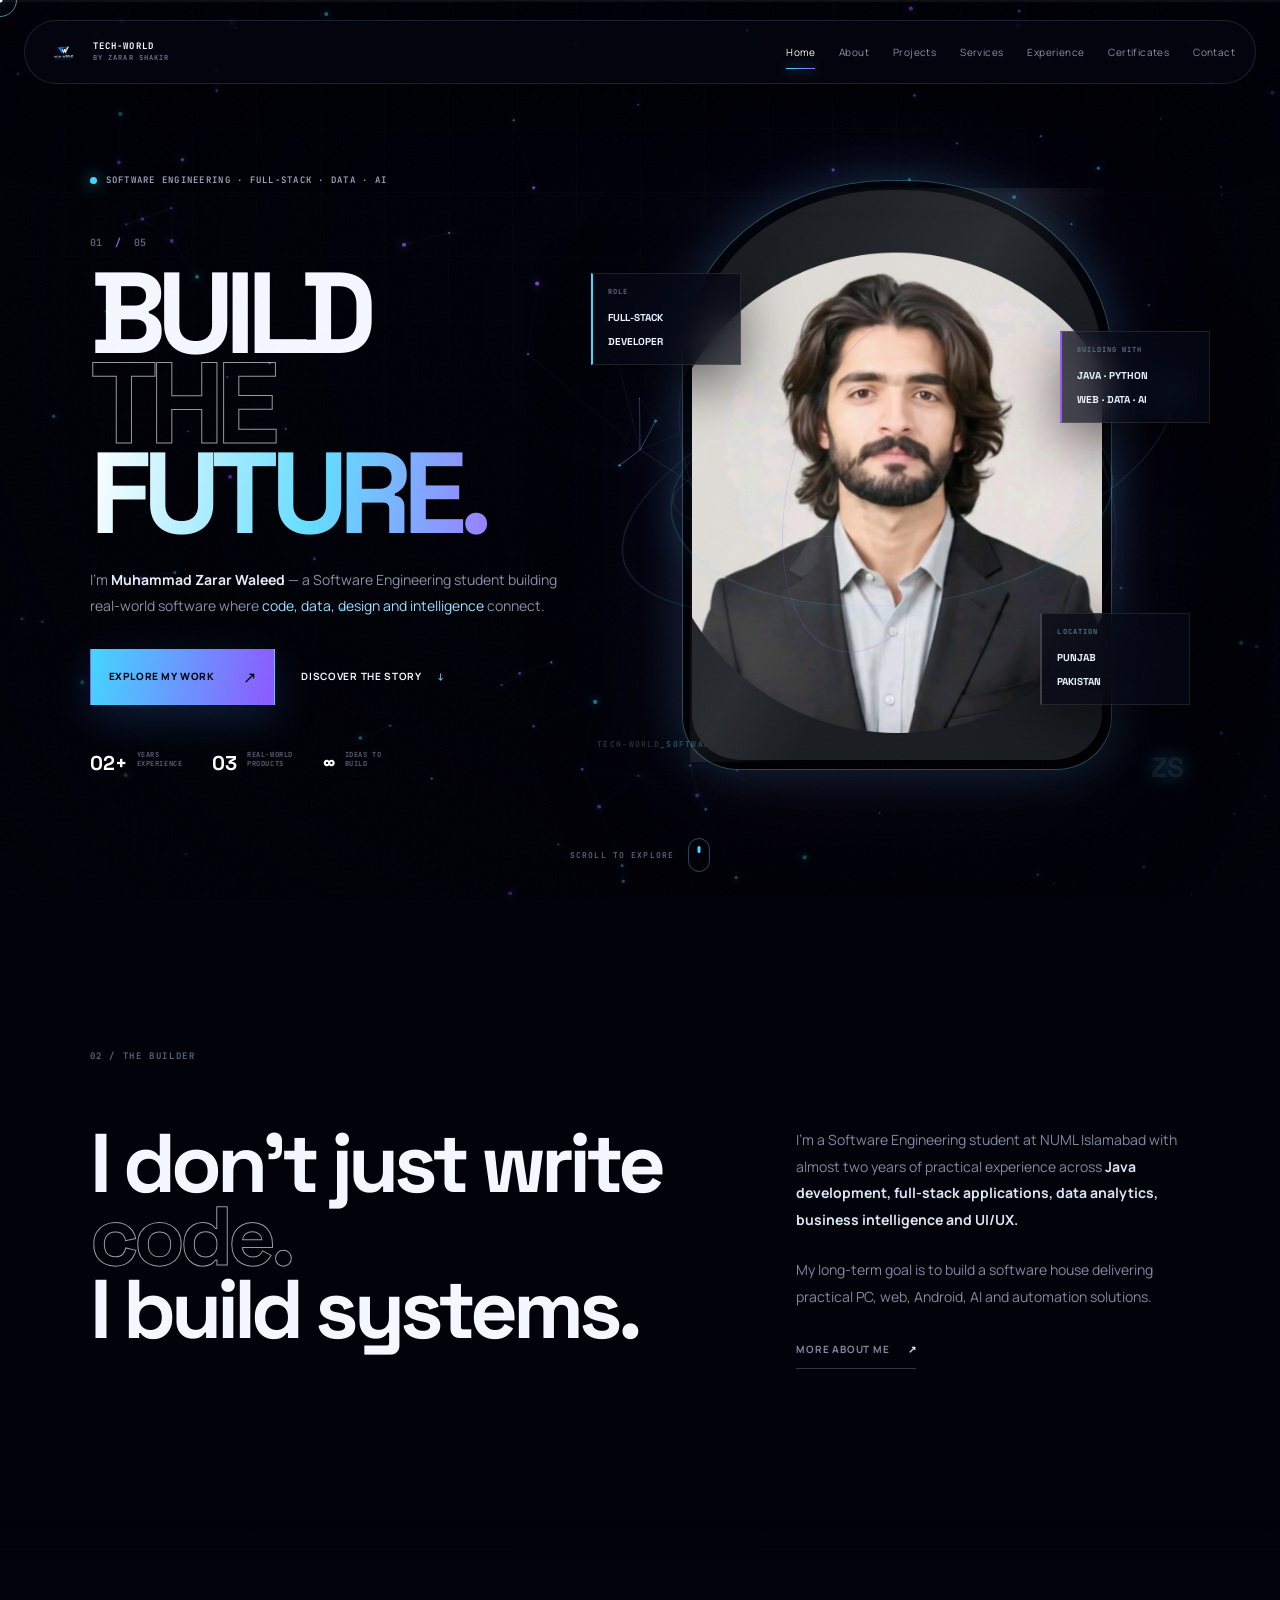
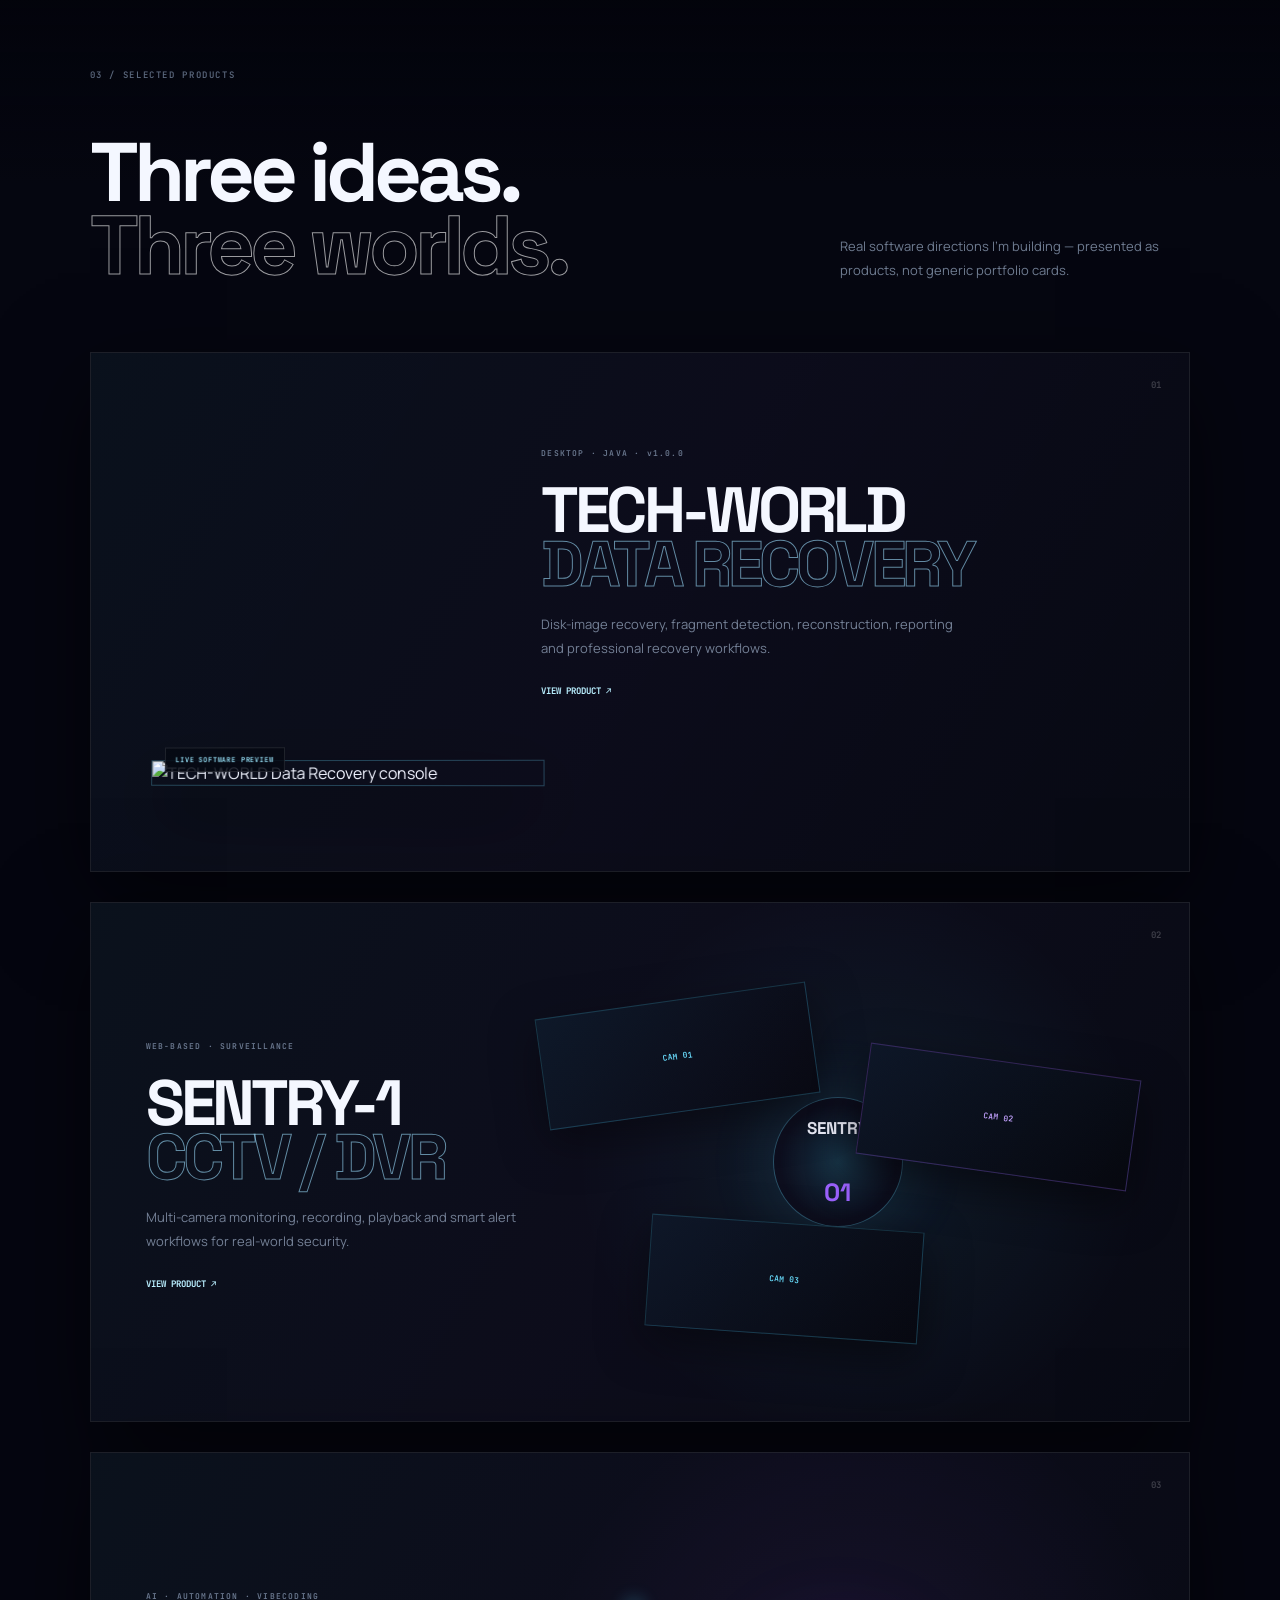
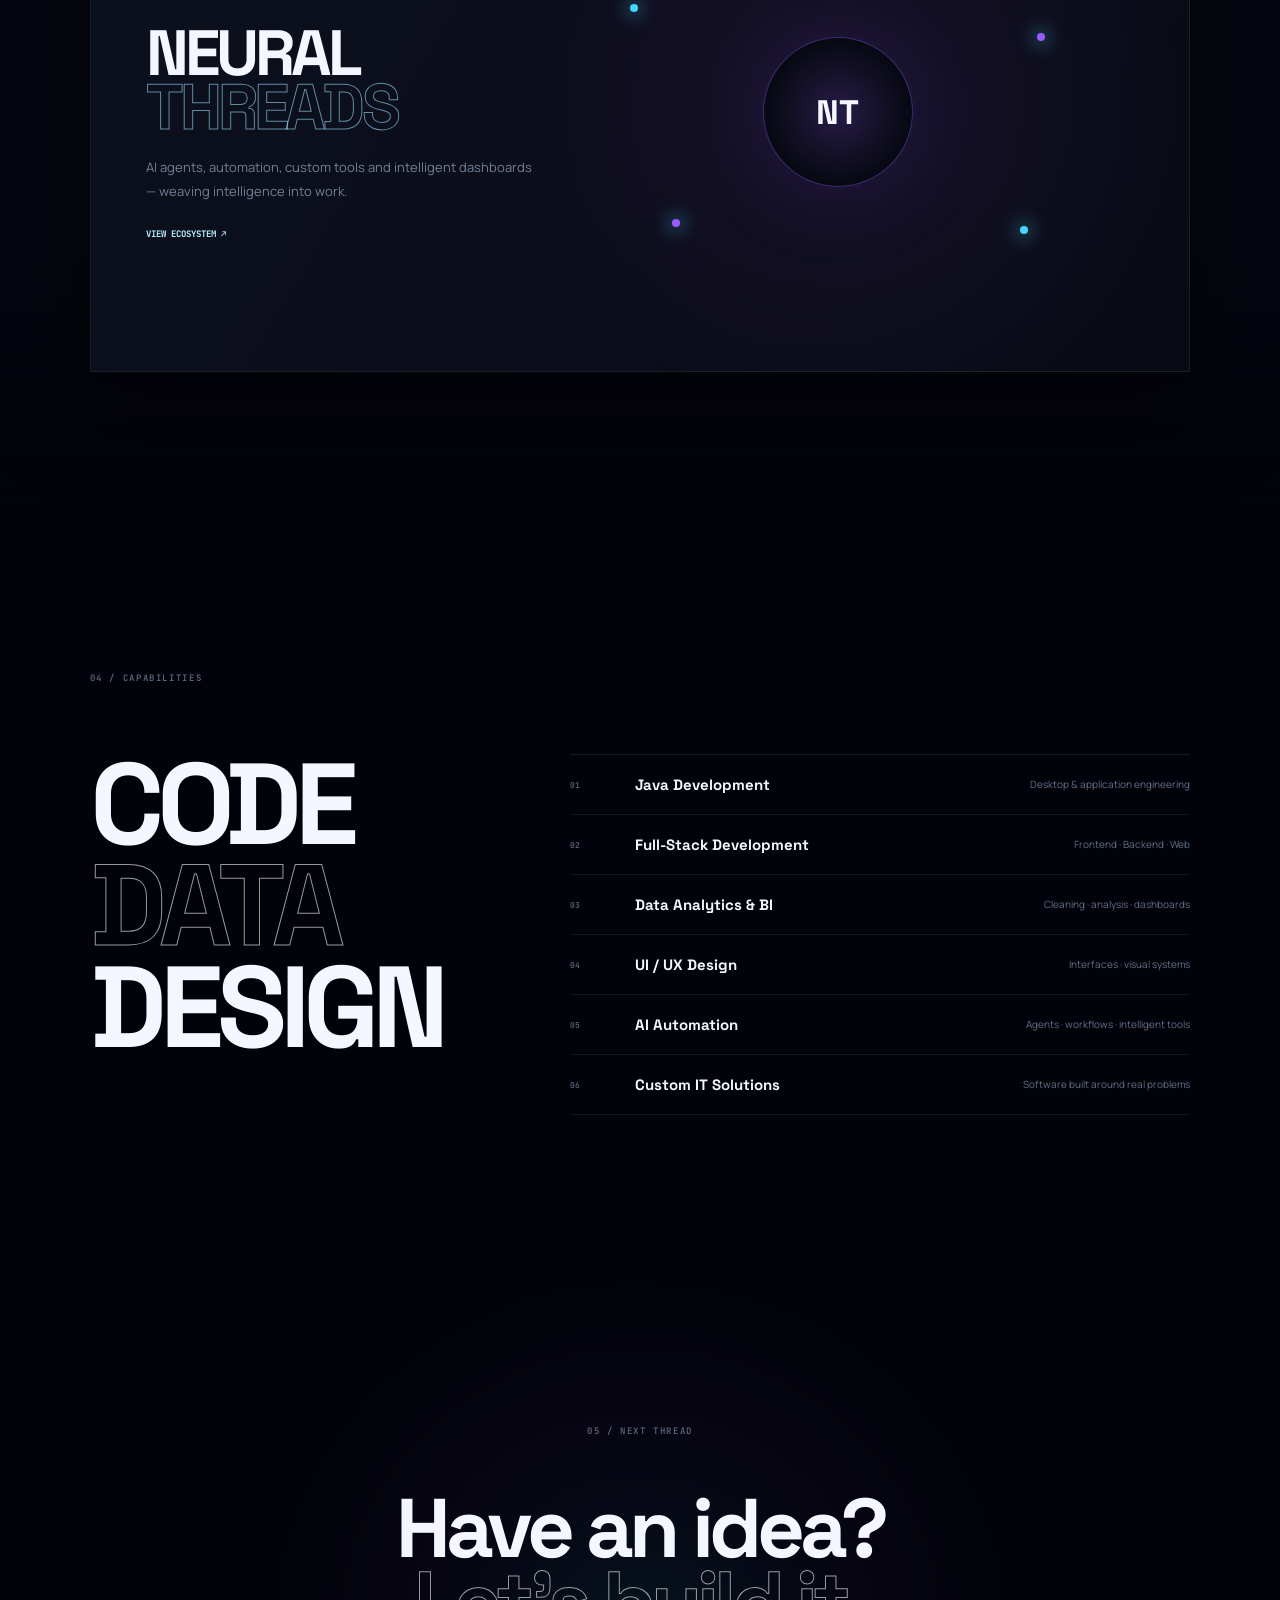
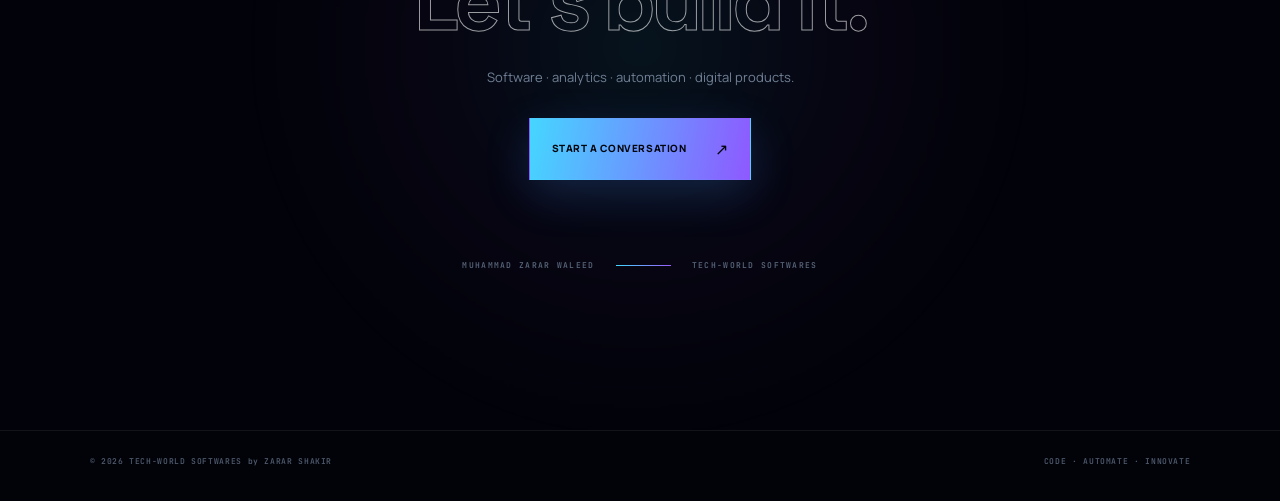
==== commit 67698d96: "Updated" ====
--- a/index.html
+++ b/index.html
@@ -1,179 +1,101 @@
-<!DOCTYPE html>
+<!doctype html>
 <html lang="en">
 <head>
-<meta charset="UTF-8">
+<meta charset="utf-8">
 <meta name="viewport" content="width=device-width,initial-scale=1">
 <title>Muhammad Zarar Waleed — TECH-WORLD SOFTWARES</title>
-<meta name="description" content="Muhammad Zarar Waleed — Software Engineering student, Full-Stack Developer, Data Analyst, UI/UX Designer and Java Developer.">
+<meta name="description" content="Muhammad Zarar Waleed — Software Engineering student, Full-Stack Developer, Data Analyst and UI/UX Designer. TECH-WORLD SOFTWARES portfolio.">
 <link rel="preconnect" href="https://fonts.googleapis.com">
 <link rel="preconnect" href="https://fonts.gstatic.com" crossorigin>
-<link href="https://fonts.googleapis.com/css2?family=DM+Sans:wght@400;500;600;700&family=Manrope:wght@400;500;600;700;800&family=Space+Mono:wght@400;700&display=swap" rel="stylesheet">
+<link href="https://fonts.googleapis.com/css2?family=Manrope:wght@400;500;600;700;800&family=Space+Grotesk:wght@400;500;600;700&family=JetBrains+Mono:wght@400;600;700&display=swap" rel="stylesheet">
 <link rel="stylesheet" href="styles.css">
+<link rel="stylesheet" href="cinematic-home.css">
 </head>
-<body class="cinematic-home">
-<canvas id="neuralCanvas" aria-hidden="true"></canvas>
-<canvas id="ribbonCanvas" aria-hidden="true"></canvas>
-<div class="cinematic-noise" aria-hidden="true"></div>
-<div class="page-vignette"></div>
-<div class="scroll-line" aria-hidden="true"><span></span></div>
+<body class="tw-cinema">
+<canvas id="tw-neural"></canvas>
+<div class="tw-grain"></div>
+<div class="tw-grid"></div>
+<div class="tw-vignette"></div>
+<div class="tw-cursor"><span></span></div>
+<div class="tw-progress"><i></i></div>
 
-<nav class="cinematic-nav">
-  <div class="wrap nav-shell">
-    <a class="nav-brand" href="index.html"><img src="logo-tw.png" alt="TECH-WORLD SOFTWARES"></a>
-    <div class="nav-links">
-      <a class="active" href="index.html">Home</a>
-      <a href="about.html">About</a><a href="products.html">Projects</a><a href="features.html">Skills</a>
-      <a href="services.html">Services</a><a href="experience.html">Experience</a><a href="certificates.html">Certificates</a><a href="contact.html">Contact</a>
-    </div>
-    <button class="nav-toggle" onclick="toggleNav()" aria-label="Open navigation">☰</button>
+<nav class="tw-nav" id="twNav">
+  <a href="index.html" class="tw-brand"><img src="logo-tw.png" alt="TECH-WORLD SOFTWARES"><span>TECH-WORLD<br><b>BY ZARAR SHAKIR</b></span></a>
+  <div class="tw-navlinks">
+    <a class="active" href="index.html">Home</a>
+    <a href="about.html">About</a>
+    <a href="products.html">Projects</a>
+    <a href="services.html">Services</a>
+    <a href="experience.html">Experience</a>
+    <a href="certificates.html">Certificates</a>
+    <a href="contact.html">Contact</a>
   </div>
+  <button class="tw-menu" aria-label="Open menu">☰</button>
 </nav>
 
 <main>
-<section class="cin-hero">
-  <div class="hero-scanline"></div>
-  <div class="wrap cin-hero-grid">
-    <div class="cin-copy">
-      <div class="cin-kicker"><i></i> TECH-WORLD SOFTWARES <span>·</span> BY ZARAR SHAKIR</div>
-      <div class="cin-index">01 <span>/</span> 04</div>
-      <h1><span>Build.</span><br><em>Connect.</em><br><strong>Innovate.</strong></h1>
-      <p class="cin-intro">I build software products where <b>code, data, design and intelligence</b> meet.</p>
-      <div class="cin-meta">
-        <span>SOFTWARE ENGINEERING</span><span>FULL-STACK</span><span>DATA</span><span>UI / UX</span>
+<section class="tw-hero" id="top">
+  <div class="tw-hero-inner">
+    <div class="tw-copy">
+      <div class="tw-eyebrow"><span></span> SOFTWARE ENGINEERING · FULL-STACK · DATA · AI</div>
+      <div class="tw-count">01 <b>/</b> 05</div>
+      <h1><span>BUILD</span><em>THE</em><strong>FUTURE.</strong></h1>
+      <p class="tw-lead">I'm <b>Muhammad Zarar Waleed</b> — a Software Engineering student building real-world software where <span>code, data, design and intelligence</span> connect.</p>
+      <div class="tw-actions">
+        <a class="tw-btn" href="products.html">Explore my work <b>↗</b></a>
+        <a class="tw-link" href="#story">Discover the story <b>↓</b></a>
       </div>
-      <div class="cin-actions">
-        <a class="cin-btn primary" href="products.html"><span>Explore Work</span><b>↗</b></a>
-        <a class="cin-btn text" href="#about"><span>Scroll to explore</span><b>↓</b></a>
-      </div>
+      <div class="tw-mini-stats"><div><b>02+</b><span>YEARS<br>EXPERIENCE</span></div><div><b>03</b><span>REAL-WORLD<br>PRODUCTS</span></div><div><b>∞</b><span>IDEAS TO<br>BUILD</span></div></div>
     </div>
 
-    <div class="cin-visual" id="heroVisual">
-      <div class="visual-halo halo-a"></div><div class="visual-halo halo-b"></div>
-      <div class="visual-orbit orbit-a"></div><div class="visual-orbit orbit-b"></div>
-      <div class="visual-rings"><span></span><span></span><span></span></div>
-      <div class="portrait-wrap" id="portraitWrap">
-        <div class="portrait-backlight"></div>
-        <img src="profile.jpg" alt="Muhammad Zarar Waleed" class="portrait">
-        <div class="portrait-glass"></div>
+    <div class="tw-stage" id="twStage">
+      <div class="stage-light light-one"></div><div class="stage-light light-two"></div>
+      <div class="stage-ring ring-one"></div><div class="stage-ring ring-two"></div><div class="stage-ring ring-three"></div>
+      <div class="stage-core"></div>
+      <div class="stage-orbit orbit-one"><i></i></div><div class="stage-orbit orbit-two"><i></i></div>
+      <div class="portrait-card" id="portraitCard">
+        <div class="portrait-shadow"></div>
+        <div class="portrait-border"></div>
+        <img src="profile.jpg" alt="Muhammad Zarar Waleed">
+        <div class="portrait-shine"></div>
       </div>
-      <div class="float-chip chip-a"><small>BUILDING</small><b>REAL-WORLD<br>SOFTWARE</b></div>
-      <div class="float-chip chip-b"><small>FOCUS</small><b>CODE × DATA<br>× DESIGN</b></div>
-      <div class="float-chip chip-c"><small>BASED IN</small><b>PUNJAB,<br>PAKISTAN</b></div>
-      <div class="visual-mark">Z<span>·</span>S</div>
+      <div class="float-card fc-one"><small>ROLE</small><b>FULL-STACK<br>DEVELOPER</b></div>
+      <div class="float-card fc-two"><small>BUILDING WITH</small><b>JAVA · PYTHON<br>WEB · DATA · AI</b></div>
+      <div class="float-card fc-three"><small>LOCATION</small><b>PUNJAB<br>PAKISTAN</b></div>
+      <div class="stage-code">TECH-WORLD<span>_SOFTWARES</span></div>
+      <div class="stage-mark">ZS</div>
     </div>
   </div>
-  <div class="hero-bottom">
-    <span>MOVE YOUR CURSOR</span><div class="mouse-wheel"><i></i></div><span>THE FIELD RESPONDS</span>
+  <div class="tw-scroll"><span>SCROLL TO EXPLORE</span><i></i></div>
+</section>
+
+<section class="tw-story" id="story">
+  <div class="tw-section-no">02 / THE BUILDER</div>
+  <div class="tw-story-grid">
+    <h2>I don't just write <span>code.</span><br>I build systems.</h2>
+    <div class="tw-story-copy"><p>I'm a Software Engineering student at NUML Islamabad with almost two years of practical experience across <b>Java development, full-stack applications, data analytics, business intelligence and UI/UX.</b></p><p>My long-term goal is to build a software house delivering practical PC, web, Android, AI and automation solutions.</p><a href="about.html" class="tw-underlink">More about me <b>↗</b></a></div>
   </div>
 </section>
 
-<section class="cin-intro-section" id="about">
-  <div class="wrap">
-    <div class="section-index">02 <span>/</span> ABOUT THE BUILDER</div>
-    <div class="statement-grid">
-      <h2>I turn ideas into <span>working systems.</span></h2>
-      <div><p>I'm <b>Muhammad Zarar Waleed</b>, a Software Engineering student at NUML Islamabad with almost two years of practical experience.</p>
-      <p>I work across Java development, full-stack applications, data analytics, business intelligence, UI/UX and custom IT solutions — with a long-term goal of building my own software house.</p>
-      <a class="line-link" href="about.html">More about me <b>↗</b></a></div>
-    </div>
+<section class="tw-products" id="work">
+  <div class="tw-section-no">03 / SELECTED PRODUCTS</div>
+  <div class="tw-products-head"><h2>Three ideas.<br><span>Three worlds.</span></h2><p>Real software directions I'm building — presented as products, not generic portfolio cards.</p></div>
+  <div class="tw-product-stack">
+    <a class="tw-product recovery" href="recovery.html"><div class="p-glow"></div><div class="p-number">01</div><div class="p-copy"><small>DESKTOP · JAVA · v1.0.0</small><h3>TECH-WORLD<br><span>DATA RECOVERY</span></h3><p>Disk-image recovery, fragment detection, reconstruction, reporting and professional recovery workflows.</p><b>VIEW PRODUCT ↗</b></div><div class="p-media"><img src="assets/recovery/console.png" alt="TECH-WORLD Data Recovery console"><div class="media-label">LIVE SOFTWARE PREVIEW</div></div></a>
+    <a class="tw-product sentry" href="sentry.html"><div class="p-number">02</div><div class="p-copy"><small>WEB-BASED · SURVEILLANCE</small><h3>SENTRY-1<br><span>CCTV / DVR</span></h3><p>Multi-camera monitoring, recording, playback and smart alert workflows for real-world security.</p><b>VIEW PRODUCT ↗</b></div><div class="sentry-visual"><div class="cam cam-a">CAM 01</div><div class="cam cam-b">CAM 02</div><div class="cam cam-c">CAM 03</div><div class="sentry-center">SENTRY<br><span>01</span></div></div></a>
+    <a class="tw-product neural" href="neural-threads.html"><div class="p-number">03</div><div class="p-copy"><small>AI · AUTOMATION · VIBECODING</small><h3>NEURAL<br><span>THREADS</span></h3><p>AI agents, automation, custom tools and intelligent dashboards — weaving intelligence into work.</p><b>VIEW ECOSYSTEM ↗</b></div><div class="neural-visual"><div class="neural-core">NT</div><i></i><i></i><i></i><i></i></div></a>
   </div>
 </section>
 
-<section class="cin-projects">
-  <div class="wrap">
-    <div class="section-index">03 <span>/</span> SELECTED WORK</div>
-    <div class="project-intro"><h2>Products with a <span>purpose.</span></h2><p>Not just concepts. These are the software directions I'm actually building.</p></div>
-    <div class="cin-project-stack">
-      <a class="cin-project project-recovery" href="recovery.html">
-        <div class="project-glow"></div><div class="project-no">01</div>
-        <div class="project-content"><small>DESKTOP APPLICATION · v1.0.0</small><h3>TECH-WORLD<br><span>DATA RECOVERY</span></h3><p>Professional recovery tooling for disk images, fragments, reconstruction and forensic workflows.</p><b class="project-arrow">VIEW PRODUCT ↗</b></div>
-        <div class="project-visual"><img src="assets/recovery/console.png" alt="TECH-WORLD Data Recovery console"><div class="screen-frame"></div></div>
-      </a>
-      <a class="cin-project project-sentry" href="sentry.html">
-        <div class="project-no">02</div><div class="project-content"><small>WEB-BASED · SURVEILLANCE</small><h3>SENTRY-1<br><span>CCTV / DVR</span></h3><p>Multi-camera monitoring, recording, playback and smart alert workflows for real-world security.</p><b class="project-arrow">VIEW PROJECT ↗</b></div>
-        <div class="project-visual sentry-visual"><div class="camera-orb">◉</div><div class="camera-grid"><i></i><i></i><i></i><i></i></div></div>
-      </a>
-      <a class="cin-project project-neural" href="neural-threads.html">
-        <div class="project-no">03</div><div class="project-content"><small>AI · AUTOMATION · VIBECODING</small><h3>NEURAL<br><span>THREADS</span></h3><p>AI agents, automation, custom tools and intelligent dashboards — weaving intelligence into work.</p><b class="project-arrow">VIEW ECOSYSTEM ↗</b></div>
-        <div class="project-visual thread-visual"><div class="thread-core">NT</div><div class="thread-lines"></div></div>
-      </a>
-    </div>
-  </div>
+<section class="tw-skills">
+  <div class="tw-section-no">04 / CAPABILITIES</div>
+  <div class="tw-skills-grid"><h2>CODE<br><span>DATA</span><br>DESIGN</h2><div class="tw-skill-list"><div><b>01</b><strong>Java Development</strong><span>Desktop & application engineering</span></div><div><b>02</b><strong>Full-Stack Development</strong><span>Frontend · Backend · Web</span></div><div><b>03</b><strong>Data Analytics & BI</strong><span>Cleaning · analysis · dashboards</span></div><div><b>04</b><strong>UI / UX Design</strong><span>Interfaces · visual systems</span></div><div><b>05</b><strong>AI Automation</strong><span>Agents · workflows · intelligent tools</span></div><div><b>06</b><strong>Custom IT Solutions</strong><span>Software built around real problems</span></div></div></div>
 </section>
 
-<section class="cin-capabilities">
-  <div class="wrap">
-    <div class="section-index">04 <span>/</span> CAPABILITIES</div>
-    <div class="cap-grid">
-      <div class="cap-copy"><h2>One stack.<br><span>Many directions.</span></h2><p>Development, data and design are not separate lanes in my workflow. They connect.</p></div>
-      <div class="cap-list">
-        <div><b>01</b><strong>Java Development</strong><span>Desktop & application engineering</span></div>
-        <div><b>02</b><strong>Full-Stack Development</strong><span>Frontend · Backend · Web</span></div>
-        <div><b>03</b><strong>Data Analytics & BI</strong><span>Cleaning · analysis · dashboards</span></div>
-        <div><b>04</b><strong>UI / UX Design</strong><span>Interfaces · visual systems</span></div>
-        <div><b>05</b><strong>AI Automation</strong><span>Agents · workflows · intelligent tools</span></div>
-        <div><b>06</b><strong>Custom IT Solutions</strong><span>Software built around real problems</span></div>
-      </div>
-    </div>
-  </div>
-</section>
+<section class="tw-final"><div class="final-orb"></div><div class="tw-section-no">05 / NEXT THREAD</div><h2>Have an idea?<br><span>Let's build it.</span></h2><p>Software · analytics · automation · digital products.</p><a href="contact.html" class="tw-btn big">Start a conversation <b>↗</b></a><div class="final-sign">MUHAMMAD ZARAR WALEED <i></i> TECH-WORLD SOFTWARES</div></section>
+</main>
+<footer class="tw-footer"><span>© 2026 TECH-WORLD SOFTWARES by ZARAR SHAKIR</span><span>CODE · AUTOMATE · INNOVATE</span></footer>
 
-<section class="cin-ending">
-  <div class="ending-radial"></div>
-  <div class="wrap">
-    <div class="section-index">05 <span>/</span> NEXT THREAD</div>
-    <h2>Have an idea?<br><span>Let's build it.</span></h2>
-    <p>Software, analytics, automation or a digital product — start the conversation.</p>
-    <a class="cin-btn primary big" href="contact.html"><span>Start a Conversation</span><b>↗</b></a>
-    <div class="ending-signature"><span>MUHAMMAD ZARAR WALEED</span><i></i><span>TECH-WORLD SOFTWARES</span></div>
-  </div>
-</section>
-</main>
-
-<footer class="cin-footer"><div class="wrap"><span>© 2026 TECH-WORLD SOFTWARES by ZARAR SHAKIR</span><span>CODE · AUTOMATE · INNOVATE</span></div></footer>
-
-<script src="main.js"></script>
-<script type="module">
-import * as THREE from './three.module.min.js';
-const host=document.getElementById('heroVisual');
-if(host && !matchMedia('(prefers-reduced-motion: reduce)').matches){
-  const scene=new THREE.Scene();
-  const camera=new THREE.PerspectiveCamera(42,1,.1,100); camera.position.z=7;
-  const renderer=new THREE.WebGLRenderer({alpha:true,antialias:true});
-  renderer.setPixelRatio(Math.min(devicePixelRatio||1,1.5)); renderer.setClearColor(0,0); host.prepend(renderer.domElement);
-  const group=new THREE.Group(); scene.add(group);
-  const core=new THREE.Mesh(new THREE.IcosahedronGeometry(1.02,2),new THREE.MeshBasicMaterial({color:0x111b35,wireframe:true,transparent:true,opacity:.22}));
-  group.add(core);
-  const mat1=new THREE.MeshBasicMaterial({color:0x4dd9ff,transparent:true,opacity:.55});
-  const mat2=new THREE.MeshBasicMaterial({color:0x9a62ff,transparent:true,opacity:.42});
-  const r1=new THREE.Mesh(new THREE.TorusGeometry(1.7,.012,8,120),mat1);
-  const r2=new THREE.Mesh(new THREE.TorusGeometry(2.05,.009,8,120),mat2);
-  r1.rotation.x=.9; r1.rotation.y=.2; r2.rotation.x=-.55; r2.rotation.z=.7; group.add(r1,r2);
-  const geo=new THREE.BufferGeometry(); const arr=[];
-  for(let i=0;i<120;i++){const t=Math.random()*Math.PI*2, rr=2.15+Math.random()*1.25; arr.push(Math.cos(t)*rr,(Math.random()-.5)*1.8,Math.sin(t)*rr);}
-  geo.setAttribute('position',new THREE.Float32BufferAttribute(arr,3));
-  const stars=new THREE.Points(geo,new THREE.PointsMaterial({color:0x6fdcff,size:.025,transparent:true,opacity:.7}));
-  group.add(stars);
-  let mx=0,my=0;
-  host.addEventListener('pointermove',e=>{const r=host.getBoundingClientRect();mx=(e.clientX-r.left)/r.width-.5;my=(e.clientY-r.top)/r.height-.5},{passive:true});
-  function resize(){const r=host.getBoundingClientRect();renderer.setSize(r.width,r.height,false);camera.aspect=r.width/r.height;camera.updateProjectionMatrix();}
-  resize(); addEventListener('resize',resize,{passive:true});
-  const clock=new THREE.Clock();
-  function tick(){const t=clock.getElapsedTime(); group.rotation.y+=.0018; group.rotation.x=Math.sin(t*.25)*.05; group.rotation.y+=mx*.002; group.rotation.x+=my*.001; r1.rotation.z+=.003; r2.rotation.z-=.002; stars.rotation.y=-t*.018; renderer.render(scene,camera); requestAnimationFrame(tick);}
-  tick();
-}
-</script>
-<script>
-(function(){
-  const hero=document.getElementById('heroVisual'), portrait=document.getElementById('portraitWrap');
-  if(!hero||!portrait||matchMedia('(pointer:coarse)').matches)return;
-  let tx=0,ty=0,cx=0,cy=0;
-  hero.addEventListener('pointermove',e=>{const r=hero.getBoundingClientRect();tx=((e.clientX-r.left)/r.width-.5)*18;ty=((e.clientY-r.top)/r.height-.5)*-14;});
-  hero.addEventListener('pointerleave',()=>{tx=0;ty=0;});
-  function frame(){cx+=(tx-cx)*.055;cy+=(ty-cy)*.055;portrait.style.transform=`translate3d(${cx}px,${cy}px,0) rotateX(${cy*.18}deg) rotateY(${cx*.14}deg)`;requestAnimationFrame(frame)} frame();
-  const bar=document.querySelector('.scroll-line span');
-  addEventListener('scroll',()=>{const max=document.documentElement.scrollHeight-innerHeight; if(bar)bar.style.transform=`scaleX(${max>0?scrollY/max:0})`},{passive:true});
-})();
-</script>
+<script src="cinematic-home.js"></script>
 </body>
 </html>
--- a/styles.css
+++ b/styles.css
@@ -159,127 +159,3 @@
  .page-hero{min-height:45vh}.page-hero .wrap{padding:65px 0}.page-hero h1{font-size:42px}
 }
 @media(prefers-reduced-motion:reduce){*,*:before,*:after{animation-duration:.001ms!important;animation-iteration-count:1!important;scroll-behavior:auto!important;transition-duration:.001ms!important}}
-
-/* ================= CINEMATIC HOME V4 ================= */
-.cinematic-home{
-  --c-blue:#48d8ff;--c-purple:#9b62ff;--c-violet:#c28bff;
-  font-family:"DM Sans",system-ui,sans-serif;
-  background:#03040a;
-}
-.cinematic-home h1,.cinematic-home h2,.cinematic-home h3,.cinematic-home .nav-links,
-.cinematic-home .cin-kicker,.cinematic-home .section-index,.cinematic-home .cin-meta,
-.cinematic-home .cin-btn,.cinematic-home .float-chip,.cinematic-home .project-content small,
-.cinematic-home .project-arrow,.cinematic-home .cin-footer{font-family:"Manrope",system-ui,sans-serif}
-.cinematic-home:before{background-image:linear-gradient(rgba(255,255,255,.012) 1px,transparent 1px),linear-gradient(90deg,rgba(255,255,255,.012) 1px,transparent 1px);background-size:80px 80px}
-.cinematic-home #neuralCanvas{opacity:.35}
-.cinematic-home .page-vignette{background:radial-gradient(ellipse at 50% 36%,transparent 20%,rgba(1,2,7,.82) 100%);z-index:1}
-.cinematic-noise{position:fixed;inset:0;pointer-events:none;z-index:80;opacity:.035;background-image:url("data:image/svg+xml,%3Csvg viewBox='0 0 180 180' xmlns='http://www.w3.org/2000/svg'%3E%3Cfilter id='n'%3E%3CfeTurbulence type='fractalNoise' baseFrequency='.85' numOctaves='4' stitchTiles='stitch'/%3E%3C/filter%3E%3Crect width='100%25' height='100%25' filter='url(%23n)' opacity='.55'/%3E%3C/svg%3E")}
-.scroll-line{position:fixed;top:0;left:0;right:0;height:2px;z-index:200;background:rgba(255,255,255,.03)}
-.scroll-line span{display:block;height:100%;width:100%;transform:scaleX(0);transform-origin:left;background:linear-gradient(90deg,var(--c-blue),var(--c-purple));box-shadow:0 0 14px var(--c-blue)}
-.cinematic-nav{position:fixed;top:18px;left:0;right:0;z-index:100;padding:0 24px}
-.cinematic-nav .nav-shell{width:min(1320px,100%);height:58px;padding:0 16px 0 20px;border:1px solid rgba(255,255,255,.1);border-radius:999px;background:rgba(4,5,12,.52);backdrop-filter:blur(24px);box-shadow:0 20px 70px rgba(0,0,0,.28)}
-.cinematic-nav .nav-brand img{height:31px}
-.cinematic-nav .nav-links{gap:21px}
-.cinematic-nav .nav-links a{font-size:10px;letter-spacing:.04em}
-.cinematic-nav .nav-links a.active:after{bottom:-8px;height:1px}
-#ribbonCanvas{position:fixed;inset:0;width:100%;height:100%;z-index:2;pointer-events:none;opacity:.88;mix-blend-mode:screen}
-.cin-hero{min-height:100svh;position:relative;display:flex;align-items:center;padding:110px 0 50px;overflow:hidden}
-.cin-hero:before{content:"";position:absolute;width:75vw;height:75vw;max-width:1000px;max-height:1000px;left:48%;top:42%;transform:translate(-50%,-50%);border-radius:50%;background:radial-gradient(circle,rgba(72,216,255,.09),rgba(155,98,255,.05) 32%,transparent 68%);filter:blur(8px);pointer-events:none}
-.hero-scanline{position:absolute;left:0;right:0;top:53%;height:1px;background:linear-gradient(90deg,transparent,rgba(72,216,255,.12),transparent);opacity:.7}
-.cin-hero-grid{width:min(1360px,calc(100% - 80px));display:grid;grid-template-columns:.82fr 1.18fr;gap:10px;align-items:center;min-height:78vh}
-.cin-copy{position:relative;z-index:12;padding-left:3vw}
-.cin-kicker{display:flex;align-items:center;gap:9px;color:#b7c9dc;font-size:9px;font-weight:700;letter-spacing:.18em}
-.cin-kicker i{display:block;width:6px;height:6px;border-radius:50%;background:var(--c-blue);box-shadow:0 0 14px var(--c-blue)}
-.cin-kicker span{opacity:.35}
-.cin-index{margin-top:55px;color:#66758b;font:700 10px "Space Mono";letter-spacing:.18em}
-.cin-index span{color:var(--c-purple);margin:0 5px}
-.cin-copy h1{font-size:clamp(64px,8.7vw,136px);line-height:.79;letter-spacing:-.07em;margin:17px 0 28px;font-weight:800}
-.cin-copy h1 span{color:#f4f7fb}
-.cin-copy h1 em{font-style:normal;color:transparent;-webkit-text-stroke:1px rgba(232,240,255,.7)}
-.cin-copy h1 strong{font-weight:800;background:linear-gradient(100deg,#fff 15%,#7fe3ff 50%,#a66cff 85%);-webkit-background-clip:text;color:transparent}
-.cin-intro{max-width:450px;color:#8996aa;font-size:14px;line-height:1.8}
-.cin-intro b{color:#dce7f5;font-weight:600}
-.cin-meta{display:flex;gap:17px;flex-wrap:wrap;margin-top:24px;color:#56647a;font-size:8px;font-weight:700;letter-spacing:.12em}
-.cin-meta span:before{content:"•";color:var(--c-blue);margin-right:7px}
-.cin-actions{display:flex;align-items:center;gap:23px;margin-top:31px}
-.cin-btn{display:inline-flex;align-items:center;justify-content:space-between;gap:30px;min-width:162px;padding:12px 14px;border-radius:4px;font-size:9px;font-weight:800;letter-spacing:.08em;text-transform:uppercase;transition:.35s}
-.cin-btn b{font-size:14px;font-weight:500}
-.cin-btn.primary{background:linear-gradient(100deg,#46cfff,#8b5cff);color:#050710;box-shadow:0 12px 38px rgba(80,150,255,.22)}
-.cin-btn.primary:hover{transform:translateY(-3px);box-shadow:0 18px 50px rgba(98,108,255,.35)}
-.cin-btn.text{min-width:auto;padding:12px 0;color:#8997aa;background:transparent}
-.cin-btn.text:hover{color:#fff;gap:38px}
-.cin-visual{height:min(760px,76vh);min-height:560px;position:relative;z-index:4;display:grid;place-items:center;perspective:1200px}
-.cin-visual>canvas{position:absolute!important;inset:0;width:100%!important;height:100%!important;z-index:0}
-.visual-halo{position:absolute;border-radius:50%;pointer-events:none}
-.halo-a{width:56%;aspect-ratio:1;background:radial-gradient(circle,rgba(72,216,255,.22),transparent 65%);filter:blur(28px);animation:haloPulse 5s ease-in-out infinite}
-.halo-b{width:75%;aspect-ratio:1;background:radial-gradient(circle,rgba(155,98,255,.13),transparent 65%);filter:blur(36px);animation:haloPulse 7s ease-in-out infinite reverse}
-@keyframes haloPulse{50%{transform:scale(1.12);opacity:.68}}
-.visual-orbit{position:absolute;border:1px solid rgba(106,207,255,.16);border-radius:50%;transform:rotate(-18deg)}
-.orbit-a{width:72%;height:29%;animation:orbitFloat 11s linear infinite}
-.orbit-b{width:84%;height:37%;border-color:rgba(155,98,255,.13);transform:rotate(37deg);animation:orbitFloat 16s linear infinite reverse}
-@keyframes orbitFloat{to{transform:rotate(342deg)}}
-.visual-rings{position:absolute;width:58%;aspect-ratio:1;border-radius:50%;animation:slowSpin 28s linear infinite}
-.visual-rings span{position:absolute;inset:0;border:1px solid rgba(255,255,255,.08);border-radius:50%}
-.visual-rings span:nth-child(1){transform:rotateX(70deg);border-color:rgba(72,216,255,.2)}
-.visual-rings span:nth-child(2){transform:rotateY(65deg);border-color:rgba(155,98,255,.18)}
-.visual-rings span:nth-child(3){inset:7%;transform:rotate(45deg);border-style:dashed;border-color:rgba(255,255,255,.12)}
-@keyframes slowSpin{to{transform:rotate(360deg)}}
-.portrait-wrap{width:min(440px,62%);aspect-ratio:1;position:relative;z-index:6;border-radius:50%;transition:transform .12s linear;filter:drop-shadow(0 30px 45px rgba(0,0,0,.4))}
-.portrait-backlight{position:absolute;inset:-13%;border-radius:50%;background:conic-gradient(from 0deg,rgba(72,216,255,0),rgba(72,216,255,.7),rgba(155,98,255,.65),rgba(72,216,255,0));filter:blur(7px);animation:slowSpin 9s linear infinite}
-.portrait-wrap:before{content:"";position:absolute;inset:-7px;border-radius:50%;background:linear-gradient(135deg,rgba(112,228,255,.8),rgba(155,98,255,.65) 55%,rgba(255,255,255,.12));z-index:0}
-.portrait{position:absolute;inset:5px;width:calc(100% - 10px);height:calc(100% - 10px);object-fit:cover;border-radius:50%;z-index:2}
-.portrait-glass{position:absolute;inset:5px;border-radius:50%;z-index:3;background:linear-gradient(145deg,rgba(255,255,255,.12),transparent 24%,transparent 67%,rgba(80,190,255,.07));pointer-events:none}
-.float-chip{position:absolute;z-index:12;padding:10px 13px;min-width:125px;border:1px solid rgba(255,255,255,.1);background:rgba(4,6,15,.58);backdrop-filter:blur(16px);box-shadow:0 20px 55px rgba(0,0,0,.25);border-radius:5px;animation:chipFloat 5s ease-in-out infinite}
-.float-chip small{display:block;color:#5f7187;font:700 7px "Space Mono";letter-spacing:.16em;margin-bottom:5px}
-.float-chip b{display:block;color:#e7f1fc;font-size:9px;line-height:1.35;letter-spacing:.04em}
-.chip-a{top:18%;right:4%;animation-delay:-1.5s}.chip-b{bottom:19%;left:0;animation-delay:-3s}.chip-c{bottom:9%;right:13%;animation-delay:-.5s}
-@keyframes chipFloat{50%{transform:translateY(-9px)}}
-.visual-mark{position:absolute;right:3%;top:45%;z-index:10;color:#607188;font:700 10px "Space Mono";letter-spacing:.15em}.visual-mark span{color:var(--c-blue)}
-.hero-bottom{position:absolute;bottom:25px;left:50%;transform:translateX(-50%);display:flex;align-items:center;gap:12px;color:#55647a;font:700 7px "Space Mono";letter-spacing:.18em;z-index:10}
-.mouse-wheel{width:18px;height:29px;border:1px solid rgba(160,180,210,.35);border-radius:12px;display:grid;place-items:center}.mouse-wheel i{width:2px;height:6px;background:var(--c-blue);border-radius:2px;animation:wheel 1.6s ease-in-out infinite}
-@keyframes wheel{50%{transform:translateY(5px);opacity:.2}}
-.cin-intro-section,.cin-projects,.cin-capabilities,.cin-ending{padding:150px 0;position:relative;z-index:4}
-.section-index{font:700 9px "Space Mono";letter-spacing:.16em;color:#647287}.section-index span{color:var(--c-purple);margin:0 6px}
-.statement-grid{display:grid;grid-template-columns:1.1fr .9fr;gap:8vw;margin-top:42px;align-items:end}
-.statement-grid h2,.project-intro h2,.cap-copy h2,.cin-ending h2{font-size:clamp(44px,6vw,88px);line-height:.95;letter-spacing:-.06em;font-weight:800}
-.statement-grid h2 span,.project-intro h2 span,.cap-copy h2 span,.cin-ending h2 span{color:transparent;-webkit-text-stroke:1px rgba(196,210,230,.62)}
-.statement-grid p{color:#7e8ba0;font-size:14px;line-height:1.9;margin-bottom:14px}.statement-grid p b{color:#d9e4f0}
-.line-link{display:inline-flex;gap:28px;color:#cfe5f7;font-size:10px;font-weight:800;letter-spacing:.1em;text-transform:uppercase;margin-top:14px;border-bottom:1px solid rgba(72,216,255,.3);padding-bottom:8px}
-.line-link b{color:var(--c-blue);font-size:14px}
-.project-intro{display:flex;align-items:end;justify-content:space-between;gap:30px;margin:40px 0 55px}.project-intro p{max-width:330px;color:#748197;font-size:12px;line-height:1.7}
-.cin-project-stack{display:grid;gap:24px}
-.cin-project{min-height:510px;position:relative;overflow:hidden;border:1px solid rgba(255,255,255,.08);border-radius:8px;background:#070a13;display:grid;grid-template-columns:1fr 1fr;align-items:center;padding:55px;transition:transform .5s,border-color .5s,box-shadow .5s}
-.cin-project:hover{transform:translateY(-6px);border-color:rgba(72,216,255,.28);box-shadow:0 30px 100px rgba(0,0,0,.38)}
-.project-no{position:absolute;top:27px;left:30px;color:#455268;font:700 9px "Space Mono";letter-spacing:.12em}
-.project-content{position:relative;z-index:5;max-width:480px}.project-content small{font:700 8px "Space Mono";letter-spacing:.16em;color:#6d7b90}.project-content h3{font-size:clamp(42px,5.4vw,75px);line-height:.84;letter-spacing:-.055em;margin:18px 0 24px}.project-content h3 span{font-weight:400;color:transparent;-webkit-text-stroke:1px rgba(228,239,250,.55)}.project-content p{color:#7c899d;font-size:13px;line-height:1.8;max-width:420px}.project-arrow{display:inline-block;margin-top:30px;color:#cceeff;font-size:8px;letter-spacing:.15em}.project-glow{position:absolute;width:55%;aspect-ratio:1;right:15%;top:10%;background:radial-gradient(circle,rgba(72,216,255,.13),transparent 65%);filter:blur(30px)}
-.project-visual{position:relative;z-index:3;display:grid;place-items:center;transform:perspective(1000px) rotateY(-8deg) rotateX(3deg);transition:.6s}.cin-project:hover .project-visual{transform:perspective(1000px) rotateY(-2deg) rotateX(0) translateY(-8px)}
-.project-visual img{width:min(100%,500px);border:1px solid rgba(110,215,255,.22);border-radius:5px;box-shadow:0 30px 80px rgba(0,0,0,.55),0 0 50px rgba(72,216,255,.08)}
-.screen-frame{position:absolute;inset:7% 2%;border:1px solid rgba(255,255,255,.1);pointer-events:none}
-.project-sentry{background:radial-gradient(circle at 75% 45%,rgba(72,216,255,.11),transparent 36%),#060914}
-.project-neural{background:radial-gradient(circle at 75% 50%,rgba(155,98,255,.13),transparent 38%),#060811}
-.sentry-visual{height:330px;position:relative}.camera-orb{width:150px;height:150px;border-radius:50%;display:grid;place-items:center;font-size:70px;color:var(--c-blue);border:1px solid rgba(72,216,255,.25);box-shadow:0 0 80px rgba(72,216,255,.16),inset 0 0 50px rgba(72,216,255,.08)}
-.camera-grid{position:absolute;inset:0;display:grid;grid-template-columns:1fr 1fr;gap:8px;opacity:.25}.camera-grid i{border:1px solid rgba(72,216,255,.3);background:linear-gradient(135deg,transparent 40%,rgba(72,216,255,.08))}
-.thread-visual{height:330px;overflow:hidden}.thread-core{width:120px;height:120px;border-radius:50%;display:grid;place-items:center;color:#e7d9ff;font:700 26px "Space Mono";border:1px solid rgba(180,120,255,.55);box-shadow:0 0 70px rgba(155,98,255,.3);z-index:3;background:rgba(9,7,20,.85)}
-.thread-lines{position:absolute;inset:-10%;background:repeating-radial-gradient(ellipse at 50% 50%,transparent 0 28px,rgba(155,98,255,.18) 29px 30px,transparent 31px 58px);transform:rotate(-20deg);animation:threadMove 9s linear infinite}
-@keyframes threadMove{to{transform:rotate(340deg) scale(1.04)}}
-.cap-grid{display:grid;grid-template-columns:.8fr 1.2fr;gap:8vw;margin-top:50px}.cap-copy p{color:#77859a;font-size:13px;line-height:1.8;max-width:320px;margin-top:20px}
-.cap-list{border-top:1px solid rgba(255,255,255,.1)}.cap-list>div{display:grid;grid-template-columns:45px 1fr 1fr;align-items:center;min-height:76px;border-bottom:1px solid rgba(255,255,255,.08);transition:.3s}.cap-list>div:hover{padding-left:10px;background:linear-gradient(90deg,rgba(72,216,255,.04),transparent)}.cap-list b{color:#4e5c70;font:700 9px "Space Mono"}.cap-list strong{font-size:12px}.cap-list span{font-size:10px;color:#66758b}
-.cin-ending{min-height:75vh;display:flex;align-items:center;overflow:hidden;text-align:center}.ending-radial{position:absolute;width:800px;height:800px;left:50%;top:50%;transform:translate(-50%,-50%);border-radius:50%;background:radial-gradient(circle,rgba(72,216,255,.11),rgba(155,98,255,.06) 25%,transparent 68%);filter:blur(10px)}
-.cin-ending .wrap{position:relative;z-index:4;width:min(900px,calc(100% - 40px))}.cin-ending h2{margin:30px 0 22px}.cin-ending p{color:#7d8ba0;font-size:13px}.cin-btn.big{margin-top:30px;min-width:220px}.ending-signature{display:flex;align-items:center;justify-content:center;gap:14px;margin-top:100px;color:#526176;font:700 8px "Space Mono";letter-spacing:.12em}.ending-signature i{width:35px;height:1px;background:linear-gradient(90deg,var(--c-blue),var(--c-purple))}
-.cin-footer{position:relative;z-index:5;border-top:1px solid rgba(255,255,255,.07);padding:22px 0;color:#536176;font:700 8px "Space Mono";letter-spacing:.08em}.cin-footer .wrap{display:flex;justify-content:space-between}
-@media(max-width:1050px){
- .cin-hero-grid{grid-template-columns:.9fr 1.1fr}.cin-copy h1{font-size:clamp(56px,8vw,92px)}
- .cinematic-nav .nav-links{gap:13px}.cinematic-nav .nav-links a{font-size:9px}
-}
-@media(max-width:800px){
- .cinematic-nav{padding:0 12px}.cinematic-nav .nav-shell{height:54px}.cinematic-nav .nav-links{display:none}.cinematic-nav .nav-toggle{display:block}
- .cinematic-nav .nav-links.open{display:flex;position:absolute;top:63px;left:10px;right:10px;flex-direction:column;align-items:flex-start;padding:18px;border-radius:18px;background:rgba(4,5,12,.92);border:1px solid rgba(255,255,255,.1)}
- .cin-hero{padding-top:100px}.cin-hero-grid{width:min(100% - 30px,620px);grid-template-columns:1fr;min-height:auto}.cin-copy{padding:25px 10px 0}.cin-index{margin-top:35px}.cin-copy h1{font-size:clamp(58px,16vw,100px)}.cin-intro{font-size:13px}.cin-visual{height:570px;min-height:0;margin-top:-20px}.portrait-wrap{width:min(360px,67%)}.chip-a{right:0}.chip-b{left:0}.chip-c{right:2%}.hero-bottom{display:none}
- .cin-intro-section,.cin-projects,.cin-capabilities,.cin-ending{padding:100px 0}.statement-grid,.cap-grid{grid-template-columns:1fr;gap:45px}.project-intro{display:block}.project-intro p{margin-top:15px}.cin-project{grid-template-columns:1fr;min-height:700px;padding:50px 28px}.project-visual{margin-top:25px}.project-content h3{font-size:58px}.cap-list>div{grid-template-columns:35px 1fr}.cap-list span{display:none}.cin-footer .wrap{display:block}.cin-footer .wrap span+span{display:block;margin-top:8px}
-}
-@media(max-width:500px){
- .cin-meta{gap:8px 13px}.cin-actions{gap:16px}.cin-btn{min-width:145px}.cin-visual{height:480px}.portrait-wrap{width:72%}.float-chip{padding:8px 10px;min-width:105px}.float-chip b{font-size:8px}.chip-a{top:15%;right:-2%}.chip-b{bottom:17%;left:-2%}.chip-c{bottom:5%;right:1%}.visual-mark{right:0}.cin-project{min-height:650px}.project-content h3{font-size:47px}.project-visual img{width:100%}.statement-grid h2,.project-intro h2,.cap-copy h2,.cin-ending h2{font-size:45px}
-}
-@media(prefers-reduced-motion:reduce){
- #ribbonCanvas,.visual-rings,.visual-orbit,.portrait-backlight,.float-chip,.thread-lines{animation:none!important}
-}
--- a/cinematic-home.css
+++ b/cinematic-home.css
@@ -0,0 +1,18 @@
+:root{--bg:#02030a;--text:#f4f7ff;--muted:#8792a8;--blue:#41d9ff;--purple:#9a5cff;--line:rgba(150,180,255,.16)}
+.tw-cinema{margin:0;background:var(--bg);color:var(--text);font-family:"Manrope",sans-serif;overflow-x:hidden}.tw-cinema *{box-sizing:border-box}.tw-cinema a{color:inherit;text-decoration:none}.tw-cinema body{background:var(--bg)}
+#tw-neural{position:fixed;inset:0;width:100%;height:100%;z-index:0;pointer-events:none}.tw-grid{position:fixed;inset:0;z-index:1;pointer-events:none;opacity:.16;background-image:linear-gradient(rgba(100,150,255,.07) 1px,transparent 1px),linear-gradient(90deg,rgba(100,150,255,.07) 1px,transparent 1px);background-size:70px 70px;mask-image:linear-gradient(to bottom,#000,transparent 88%)}.tw-vignette{position:fixed;inset:0;z-index:2;pointer-events:none;background:radial-gradient(circle at 50% 35%,transparent 18%,rgba(1,2,7,.45) 60%,#02030a 100%)}.tw-grain{position:fixed;inset:0;z-index:20;pointer-events:none;opacity:.035;background-image:url("data:image/svg+xml,%3Csvg xmlns='http://www.w3.org/2000/svg' width='160' height='160'%3E%3Cfilter id='n'%3E%3CfeTurbulence baseFrequency='.9' numOctaves='4'/%3E%3C/filter%3E%3Crect width='100%25' height='100%25' filter='url(%23n)' opacity='.6'/%3E%3C/svg%3E")}.tw-progress{position:fixed;left:0;top:0;width:100%;height:2px;background:#ffffff0d;z-index:100}.tw-progress i{display:block;height:100%;width:100%;transform:scaleX(0);transform-origin:left;background:linear-gradient(90deg,var(--blue),var(--purple));box-shadow:0 0 18px var(--blue)}
+.tw-cursor{position:fixed;z-index:99;width:34px;height:34px;border:1px solid #75e5ff99;border-radius:50%;pointer-events:none;transform:translate(-50%,-50%);mix-blend-mode:screen;transition:width .2s,height .2s}.tw-cursor span{position:absolute;width:5px;height:5px;left:50%;top:50%;transform:translate(-50%,-50%);border-radius:50%;background:#fff;box-shadow:0 0 14px var(--blue)}
+.tw-nav{position:fixed;top:20px;left:24px;right:24px;height:64px;z-index:80;border:1px solid var(--line);background:#05071199;backdrop-filter:blur(22px);border-radius:999px;padding:0 20px;display:flex;align-items:center;justify-content:space-between;box-shadow:0 20px 80px #0007}.tw-brand{display:flex;align-items:center;gap:10px}.tw-brand img{width:38px;height:38px;object-fit:contain}.tw-brand span{font:700 9px/1.25 "JetBrains Mono";letter-spacing:.12em}.tw-brand b{font-weight:600;color:#6c7890;font-size:7px}.tw-navlinks{display:flex;align-items:center;gap:24px}.tw-navlinks a{font-size:10px;color:#8994a9;letter-spacing:.04em;position:relative}.tw-navlinks a:hover,.tw-navlinks a.active{color:#fff}.tw-navlinks a.active:after{content:"";position:absolute;left:0;right:0;bottom:-9px;height:1px;background:linear-gradient(90deg,var(--blue),var(--purple));box-shadow:0 0 12px var(--blue)}.tw-menu{display:none;background:none;border:0;color:#fff;font-size:20px}
+.tw-hero{position:relative;z-index:5;min-height:100svh;display:flex;align-items:center;padding:100px 5vw 50px;overflow:hidden}.tw-hero-inner{width:min(1450px,100%);margin:auto;display:grid;grid-template-columns:.88fr 1.12fr;gap:1vw;align-items:center}.tw-copy{position:relative;z-index:10;padding-left:2vw}.tw-eyebrow{font:600 9px "JetBrains Mono";letter-spacing:.14em;color:#9ca9be;display:flex;gap:9px;align-items:center}.tw-eyebrow span{width:7px;height:7px;border-radius:50%;background:var(--blue);box-shadow:0 0 16px var(--blue)}.tw-count{font:600 10px "JetBrains Mono";color:#59667c;margin-top:50px}.tw-count b{color:var(--purple);padding:0 7px}.tw-copy h1{font-family:"Space Grotesk";font-size:clamp(70px,9vw,148px);line-height:.78;letter-spacing:-.075em;margin:20px 0 28px}.tw-copy h1 span{display:block}.tw-copy h1 em{display:block;font-style:normal;color:transparent;-webkit-text-stroke:1px #ffffff99}.tw-copy h1 strong{display:block;color:transparent;background:linear-gradient(100deg,#fff 0%,#64ddff 48%,#a765ff 95%);-webkit-background-clip:text;background-clip:text}.tw-lead{max-width:500px;color:#8792a8;font-size:14px;line-height:1.85}.tw-lead b{color:#e7edf8}.tw-lead span{color:#9edfff}.tw-actions{display:flex;gap:26px;align-items:center;margin-top:30px}.tw-btn{display:inline-flex;gap:28px;align-items:center;padding:15px 18px;border:1px solid transparent;background:linear-gradient(100deg,#45d6ff,#8e59ff);color:#03050c!important;font-size:10px;font-weight:800;letter-spacing:.06em;text-transform:uppercase;box-shadow:0 14px 45px #4d8cff33;transition:.35s}.tw-btn:hover{transform:translateY(-4px);box-shadow:0 22px 70px #6b79ff55}.tw-btn b{font-size:16px;font-weight:500}.tw-link{color:#8792a8;font-size:10px;font-weight:700;letter-spacing:.07em;text-transform:uppercase}.tw-link b{margin-left:12px;color:var(--blue)}.tw-mini-stats{display:flex;gap:30px;margin-top:45px}.tw-mini-stats div{display:flex;gap:10px;align-items:flex-start}.tw-mini-stats b{font:700 20px "Space Grotesk";color:#fff}.tw-mini-stats span{font:600 7px/1.35 "JetBrains Mono";color:#59667b;letter-spacing:.08em}
+.tw-stage{height:min(760px,80vh);min-height:580px;position:relative;display:grid;place-items:center;perspective:1400px;transform-style:preserve-3d}.stage-light{position:absolute;border-radius:50%;pointer-events:none}.light-one{width:65%;aspect-ratio:1;background:radial-gradient(circle,#4bdcff33,transparent 67%);filter:blur(18px);animation:pulse 5s ease-in-out infinite}.light-two{width:85%;aspect-ratio:1;background:radial-gradient(circle,#985bff22,transparent 65%);filter:blur(30px);animation:pulse 7s ease-in-out infinite reverse}@keyframes pulse{50%{transform:scale(1.15);opacity:.7}}
+.stage-ring{position:absolute;border:1px solid;border-radius:50%;pointer-events:none}.ring-one{width:67%;height:75%;border-color:#4ddcff38;transform:rotateX(66deg) rotateZ(15deg);box-shadow:0 0 35px #4ddcff12;animation:spin 15s linear infinite}.ring-two{width:76%;height:42%;border-color:#9b5cff45;transform:rotateY(65deg) rotateZ(-22deg);animation:spin2 20s linear infinite}.ring-three{width:48%;height:64%;border-color:#ffffff18;transform:rotateX(72deg) rotateZ(60deg);animation:spin 25s linear infinite reverse}@keyframes spin{to{transform:rotateX(66deg) rotateZ(375deg)}}@keyframes spin2{to{transform:rotateY(65deg) rotateZ(338deg)}}
+.stage-core{position:absolute;width:44%;aspect-ratio:1;border-radius:50%;background:radial-gradient(circle,#4ad8ff1f,transparent 55%);box-shadow:inset 0 0 60px #805dff18,0 0 100px #4ad8ff20}.stage-orbit{position:absolute;border:1px solid #7ddfff33;border-radius:50%;transform-style:preserve-3d}.orbit-one{width:90%;height:31%;transform:rotate(-18deg);animation:orbit 11s linear infinite}.orbit-two{width:76%;height:50%;border-color:#a064ff33;transform:rotate(40deg);animation:orbit2 14s linear infinite}.stage-orbit i{position:absolute;width:8px;height:8px;border-radius:50%;right:-4px;top:50%;background:var(--blue);box-shadow:0 0 20px 6px #4ddcff77}.orbit-two i{background:var(--purple);box-shadow:0 0 20px 6px #9a5cff77;left:-4px;right:auto}@keyframes orbit{to{transform:rotate(342deg)}}@keyframes orbit2{to{transform:rotate(-320deg)}}
+.portrait-card{position:relative;width:min(410px,48vw);aspect-ratio:.72;z-index:8;transform-style:preserve-3d;filter:drop-shadow(0 35px 55px #000b);animation:floatPortrait 6s ease-in-out infinite}.portrait-card img{width:100%;height:100%;object-fit:cover;border-radius:48% 48% 12% 12% / 30% 30% 8% 8%;display:block;position:relative;z-index:3;object-position:center top}.portrait-border{position:absolute;inset:-10px;z-index:4;border:1px solid #7bdfff55;border-radius:48% 48% 13% 13% / 30% 30% 9% 9%;box-shadow:0 0 50px #4ddcff2b,0 0 120px #985bff22;transform:translateZ(25px)}.portrait-shadow{position:absolute;inset:0;background:radial-gradient(circle at 50% 40%,#5ce3ff25,transparent 55%);filter:blur(20px);transform:translateZ(-30px) scale(1.15)}.portrait-shine{position:absolute;inset:-2px;z-index:5;border-radius:inherit;background:linear-gradient(120deg,transparent 15%,#fff1 45%,transparent 58%);mix-blend-mode:screen;animation:shine 5s ease-in-out infinite;pointer-events:none}@keyframes shine{0%,100%{transform:translateX(-35%)}50%{transform:translateX(35%)}}@keyframes floatPortrait{50%{transform:translateY(-12px) rotateY(2deg)}}
+.float-card{position:absolute;z-index:12;padding:13px 15px;background:#060915b8;border:1px solid #ffffff18;backdrop-filter:blur(18px);box-shadow:0 18px 55px #0008;min-width:150px;animation:cardFloat 5s ease-in-out infinite}.float-card small{display:block;font:600 7px "JetBrains Mono";color:#64748a;letter-spacing:.15em;margin-bottom:7px}.float-card b{font:700 10px/1.35 "Space Grotesk";color:#eaf4ff}.fc-one{left:2%;top:22%;border-left:2px solid var(--blue)}.fc-two{right:1%;top:30%;border-left:2px solid var(--purple);animation-delay:-1.8s}.fc-three{right:4%;bottom:18%;border-left:2px solid #fff3;animation-delay:-3s}@keyframes cardFloat{50%{transform:translateY(-10px)}}.stage-code{position:absolute;left:3%;bottom:12%;font:700 8px "JetBrains Mono";color:#ffffff33;letter-spacing:.16em}.stage-code span{color:#55dfff77}.stage-mark{position:absolute;right:5%;bottom:7%;font:700 28px "Space Grotesk";color:#fff1;text-shadow:0 0 20px #4ddcff66}
+.tw-scroll{position:absolute;left:50%;bottom:28px;transform:translateX(-50%);display:flex;align-items:center;gap:14px;color:#59667b;font:600 8px "JetBrains Mono";letter-spacing:.14em;z-index:12}.tw-scroll i{width:22px;height:34px;border:1px solid #7ddfff55;border-radius:20px;position:relative}.tw-scroll i:after{content:"";position:absolute;width:3px;height:7px;border-radius:4px;left:50%;top:7px;transform:translateX(-50%);background:var(--blue);animation:scrollDot 1.5s infinite}@keyframes scrollDot{60%{transform:translate(-50%,12px);opacity:.1}100%{transform:translate(-50%,0);opacity:1}}
+.tw-story,.tw-products,.tw-skills{position:relative;z-index:5;padding:150px 7vw}.tw-section-no{font:600 9px "JetBrains Mono";letter-spacing:.18em;color:#59667b}.tw-story-grid{display:grid;grid-template-columns:1.2fr .8fr;gap:9vw;margin-top:65px;align-items:start}.tw-story h2,.tw-products-head h2,.tw-skills h2,.tw-final h2{font:700 clamp(52px,6.5vw,105px)/.88 "Space Grotesk";letter-spacing:-.06em;margin:0}.tw-story h2 span,.tw-products-head h2 span,.tw-skills h2 span,.tw-final h2 span{color:transparent;-webkit-text-stroke:1px #ffffff99}.tw-story-copy{max-width:520px;color:#7f8ba0;font-size:14px;line-height:1.9}.tw-story-copy p{margin:0 0 24px}.tw-story-copy b{color:#dbe6f4}.tw-underlink{display:inline-flex;gap:18px;color:#fff;font-size:10px;font-weight:700;text-transform:uppercase;letter-spacing:.08em;border-bottom:1px solid #ffffff33;padding-bottom:9px}.tw-products{background:linear-gradient(180deg,transparent,#050610 12%,#050610 88%,transparent)}.tw-products-head{display:flex;justify-content:space-between;align-items:end;gap:50px;margin:55px 0 70px}.tw-products-head p{max-width:350px;color:#6f7c91;font-size:13px;line-height:1.8}.tw-product-stack{display:grid;gap:30px}.tw-product{min-height:520px;position:relative;overflow:hidden;border:1px solid #ffffff16;background:#080a14;display:grid;grid-template-columns:.8fr 1.2fr;align-items:center;padding:55px;box-shadow:0 30px 90px #0008;transform:translateZ(0);transition:.5s}.tw-product:hover{transform:translateY(-7px);border-color:#5fdcff44}.tw-product:after{content:"";position:absolute;inset:0;background:linear-gradient(120deg,#4bdcff09,#9a5cff08 50%,transparent);pointer-events:none}.p-number{position:absolute;top:26px;right:28px;font:600 9px "JetBrains Mono";color:#ffffff38}.p-copy{position:relative;z-index:4}.p-copy small{font:600 8px "JetBrains Mono";color:#6c7a91;letter-spacing:.15em}.p-copy h3{font:700 clamp(40px,5vw,82px)/.84 "Space Grotesk";letter-spacing:-.06em;margin:22px 0}.p-copy h3 span{color:transparent;-webkit-text-stroke:1px #9ddfff99}.p-copy p{max-width:420px;color:#748096;font-size:13px;line-height:1.8}.p-copy>b{display:inline-block;margin-top:25px;font:700 9px "JetBrains Mono";color:#b9efff}.p-media{position:relative;justify-self:end;width:min(610px,100%);transform:perspective(1200px) rotateY(-7deg) rotateX(3deg);transition:.5s}.tw-product:hover .p-media{transform:perspective(1200px) rotateY(-2deg) rotateX(1deg) translateY(-6px)}.p-media img{display:block;width:100%;border:1px solid #65dcff44;box-shadow:0 25px 80px #000b}.media-label{position:absolute;left:14px;bottom:14px;background:#02040bd9;border:1px solid #ffffff1a;padding:7px 10px;font:600 7px "JetBrains Mono";letter-spacing:.12em;color:#9eeaff}.sentry{background:radial-gradient(circle at 70% 50%,#3ddcff13,transparent 35%),#080a14}.sentry-visual,.neural-visual{height:360px;position:relative;display:grid;place-items:center}.cam{position:absolute;width:46%;height:31%;border:1px solid #4ddcff33;background:linear-gradient(135deg,#0a1522,#05070d);font:600 8px "JetBrains Mono";color:#68e2ff;display:grid;place-items:center;box-shadow:0 15px 45px #0008}.cam-a{left:0;top:5%;transform:rotate(-8deg)}.cam-b{right:0;top:22%;transform:rotate(8deg);border-color:#a265ff44;color:#c4a3ff}.cam-c{left:18%;bottom:2%;transform:rotate(4deg)}.sentry-center{width:130px;height:130px;border-radius:50%;display:grid;place-items:center;text-align:center;background:radial-gradient(circle,#4ddcff22,#090c18 65%);border:1px solid #64ddff55;box-shadow:0 0 70px #4ddcff20;font:800 17px "Space Grotesk"}.sentry-center span{color:#9c62ff;font-size:25px}.neural{background:radial-gradient(circle at 70% 50%,#9a5cff14,transparent 40%),#080a14}.neural-core{width:150px;height:150px;border-radius:50%;display:grid;place-items:center;border:1px solid #8f5eff66;background:radial-gradient(circle,#9b5cff24,#070912 70%);box-shadow:0 0 100px #9b5cff22;font:800 34px "Space Grotesk";z-index:2}.neural-visual i{position:absolute;width:8px;height:8px;border-radius:50%;background:var(--blue);box-shadow:0 0 18px 5px #4ddcff55}.neural-visual i:nth-child(2){left:15%;top:20%}.neural-visual i:nth-child(3){right:15%;top:28%;background:var(--purple)}.neural-visual i:nth-child(4){left:22%;bottom:18%;background:var(--purple)}.neural-visual i:nth-child(5){right:18%;bottom:16%}
+.tw-skills-grid{display:grid;grid-template-columns:.7fr 1.3fr;gap:10vw;margin-top:70px}.tw-skills h2{font-size:clamp(70px,9vw,140px)}.tw-skill-list{border-top:1px solid #ffffff17}.tw-skill-list div{display:grid;grid-template-columns:45px 1fr auto;gap:20px;align-items:center;padding:20px 0;border-bottom:1px solid #ffffff12}.tw-skill-list b{font:600 8px "JetBrains Mono";color:#58657b}.tw-skill-list strong{font:700 15px "Space Grotesk"}.tw-skill-list span{font-size:10px;color:#637087}.tw-final{position:relative;z-index:5;min-height:80vh;padding:160px 7vw;display:flex;flex-direction:column;align-items:center;text-align:center;justify-content:center;overflow:hidden}.final-orb{position:absolute;width:65vw;height:65vw;max-width:900px;max-height:900px;border-radius:50%;background:radial-gradient(circle,#45d8ff14,#9b5cff09 35%,transparent 68%);filter:blur(4px);animation:pulse 6s infinite}.tw-final>*:not(.final-orb){position:relative}.tw-final h2{margin-top:55px}.tw-final p{color:#718096;font-size:13px;margin:30px 0}.tw-btn.big{padding:18px 22px}.final-sign{margin-top:80px;font:600 8px "JetBrains Mono";letter-spacing:.16em;color:#59667b}.final-sign i{display:inline-block;width:55px;height:1px;background:linear-gradient(90deg,var(--blue),var(--purple));margin:0 15px;vertical-align:middle}.tw-footer{position:relative;z-index:5;padding:25px 7vw 35px;border-top:1px solid #ffffff12;display:flex;justify-content:space-between;color:#4f5b6e;font:600 8px "JetBrains Mono";letter-spacing:.08em}
+@media(max-width:1000px){.tw-nav{left:12px;right:12px}.tw-navlinks{display:none;position:absolute;top:72px;left:0;right:0;background:#050711f5;border:1px solid var(--line);border-radius:18px;padding:18px;flex-direction:column;align-items:stretch}.tw-navlinks.open{display:flex}.tw-menu{display:block}.tw-hero-inner{grid-template-columns:1fr}.tw-copy{text-align:center;padding:0}.tw-eyebrow{justify-content:center}.tw-lead{margin:auto}.tw-actions,.tw-mini-stats{justify-content:center}.tw-stage{min-height:540px}.tw-story-grid,.tw-skills-grid{grid-template-columns:1fr;gap:50px}.tw-products-head{display:block}.tw-products-head p{margin-top:25px}.tw-product{grid-template-columns:1fr;padding:40px;gap:45px}.p-media{justify-self:center}.tw-product .p-copy{text-align:left}.tw-stage .float-card{transform:scale(.9)}}
+@media(max-width:620px){.tw-cursor{display:none}.tw-nav{height:56px}.tw-brand span{display:none}.tw-hero{padding:90px 20px 40px}.tw-copy h1{font-size:clamp(65px,18vw,100px)}.tw-mini-stats{gap:15px}.tw-mini-stats b{font-size:17px}.tw-mini-stats span{font-size:6px}.tw-stage{min-height:500px;height:68vh}.portrait-card{width:min(310px,67vw)}.float-card{min-width:120px;padding:9px}.float-card b{font-size:8px}.fc-one{left:-1%;top:15%}.fc-two{right:-2%;top:25%}.fc-three{right:0;bottom:14%}.stage-code{left:0;bottom:5%}.stage-mark{right:0}.tw-scroll{font-size:7px}.tw-story,.tw-products,.tw-skills{padding:100px 20px}.tw-story h2,.tw-products-head h2,.tw-skills h2,.tw-final h2{font-size:54px}.tw-product{min-height:560px;padding:28px;gap:25px}.p-copy h3{font-size:46px}.p-media{width:100%}.sentry-visual,.neural-visual{height:280px}.tw-skill-list div{grid-template-columns:28px 1fr}.tw-skill-list span{grid-column:2}.tw-final{padding:120px 20px;min-height:70vh}.final-sign{line-height:2.5}.final-sign i{width:25px}.tw-footer{padding:20px;display:block;line-height:2}.tw-footer span{display:block}}
+@media(prefers-reduced-motion:reduce){.tw-cinema *{animation:none!important;transition:none!important}.tw-cursor{display:none}}
+.tw-story-grid,.tw-product,.tw-skill-list div,.tw-final h2{opacity:0;transform:translateY(35px);transition:opacity .9s ease,transform .9s cubic-bezier(.2,.7,.2,1)}.tw-story-grid.seen,.tw-product.seen,.tw-skill-list div.seen,.tw-final h2.seen{opacity:1;transform:none}.tw-product:nth-child(2){transition-delay:.08s}.tw-product:nth-child(3){transition-delay:.16s}
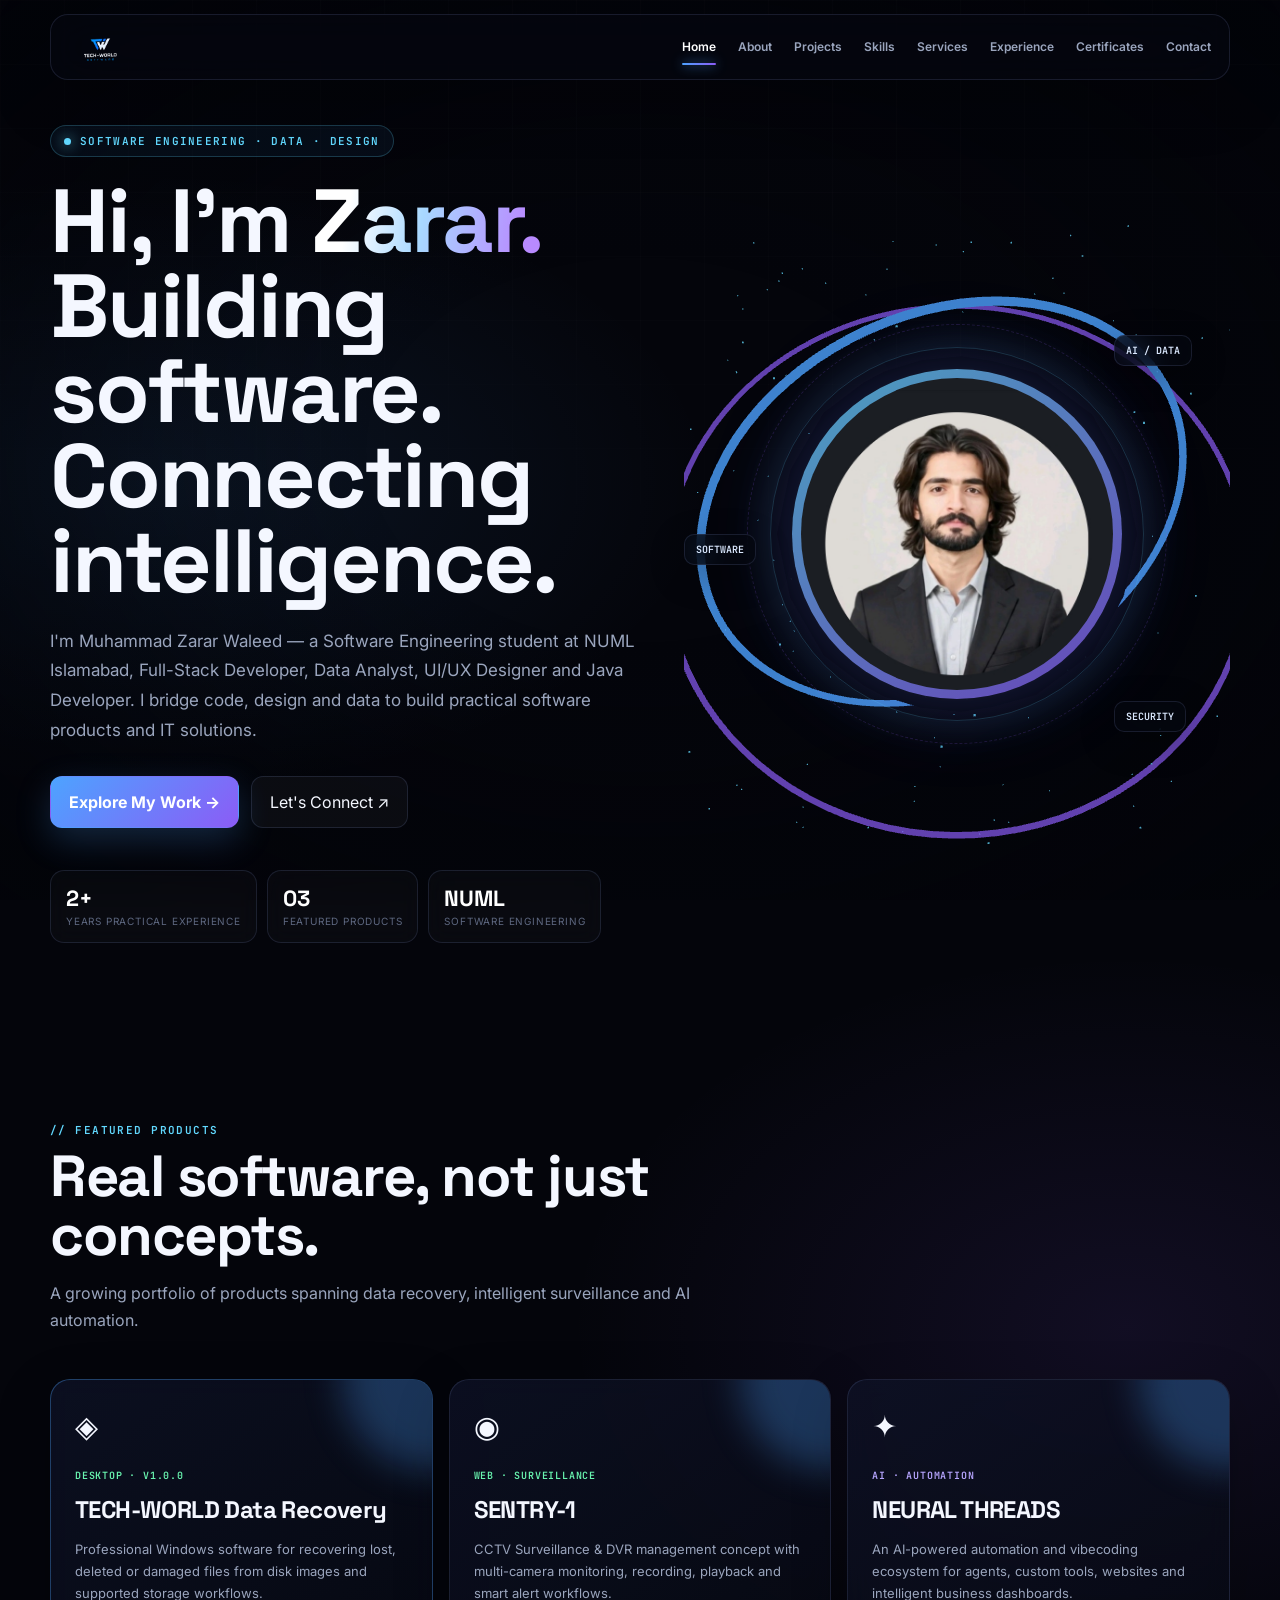
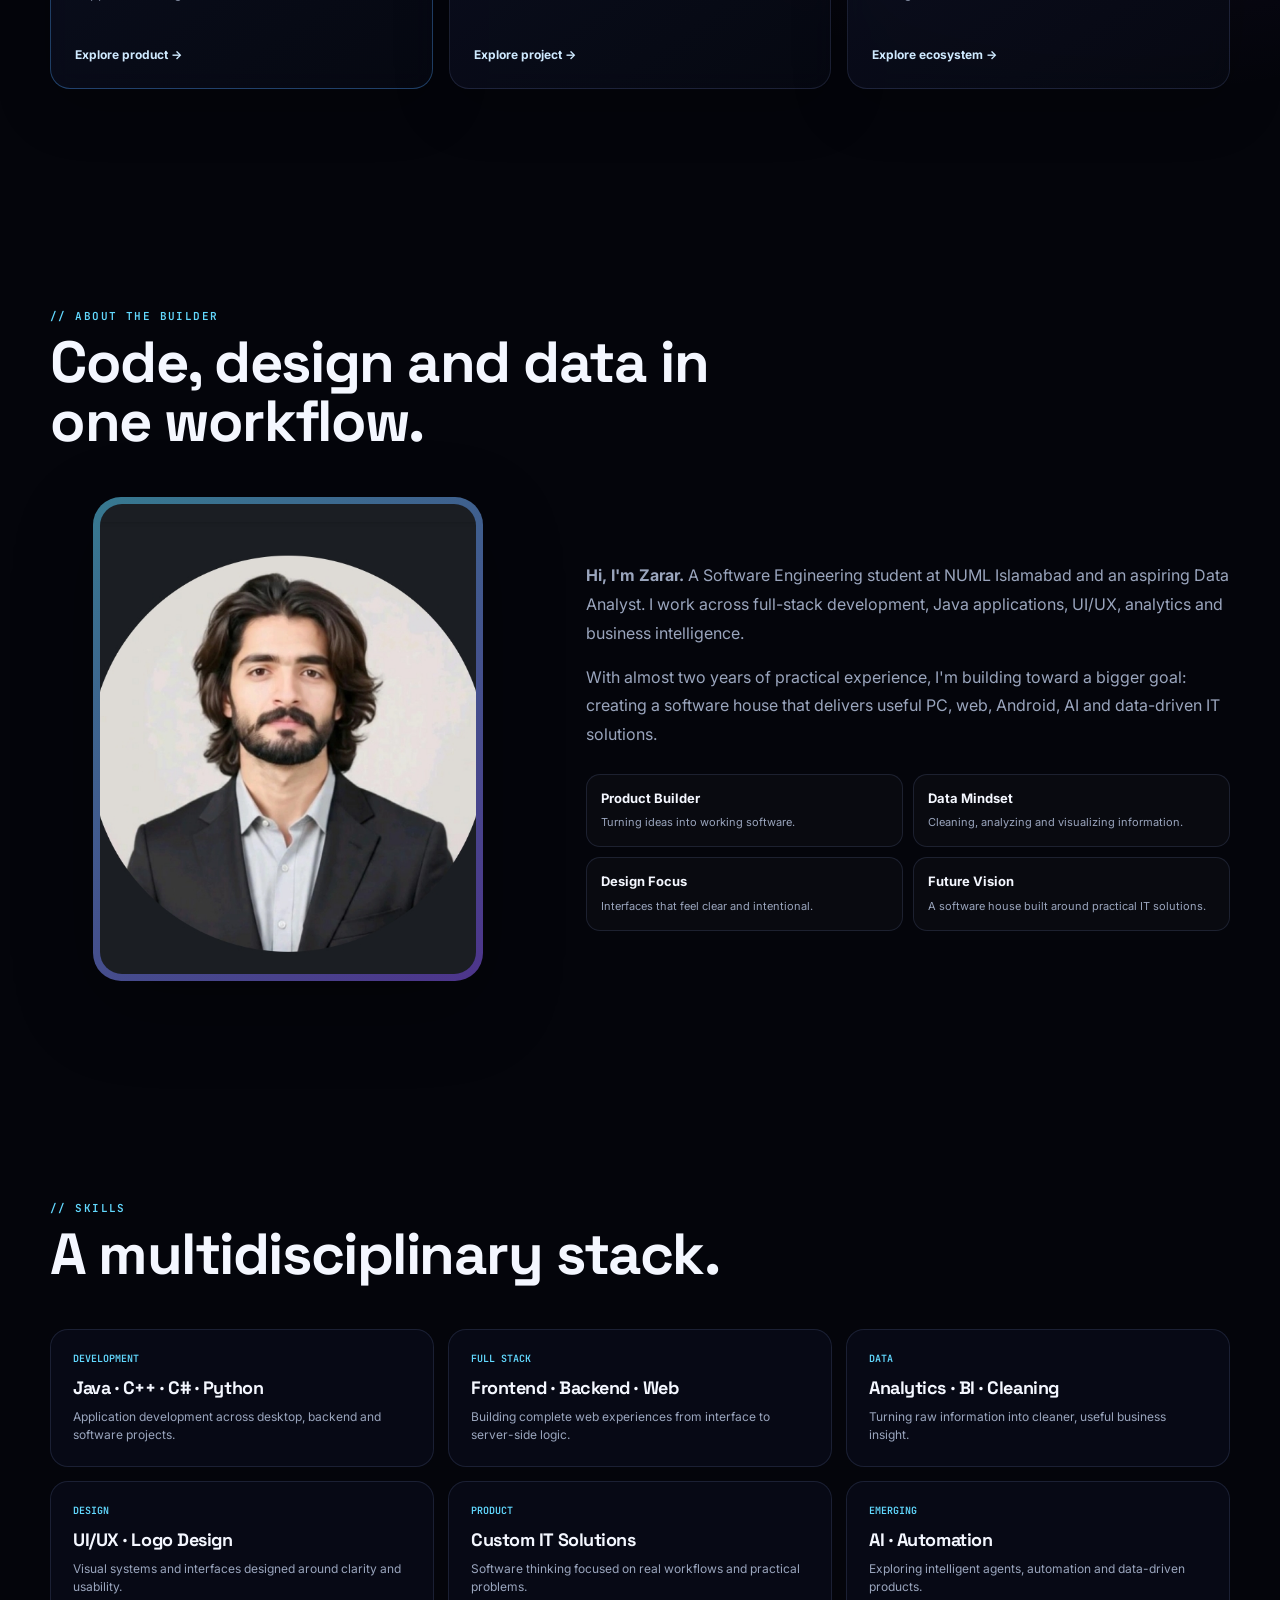
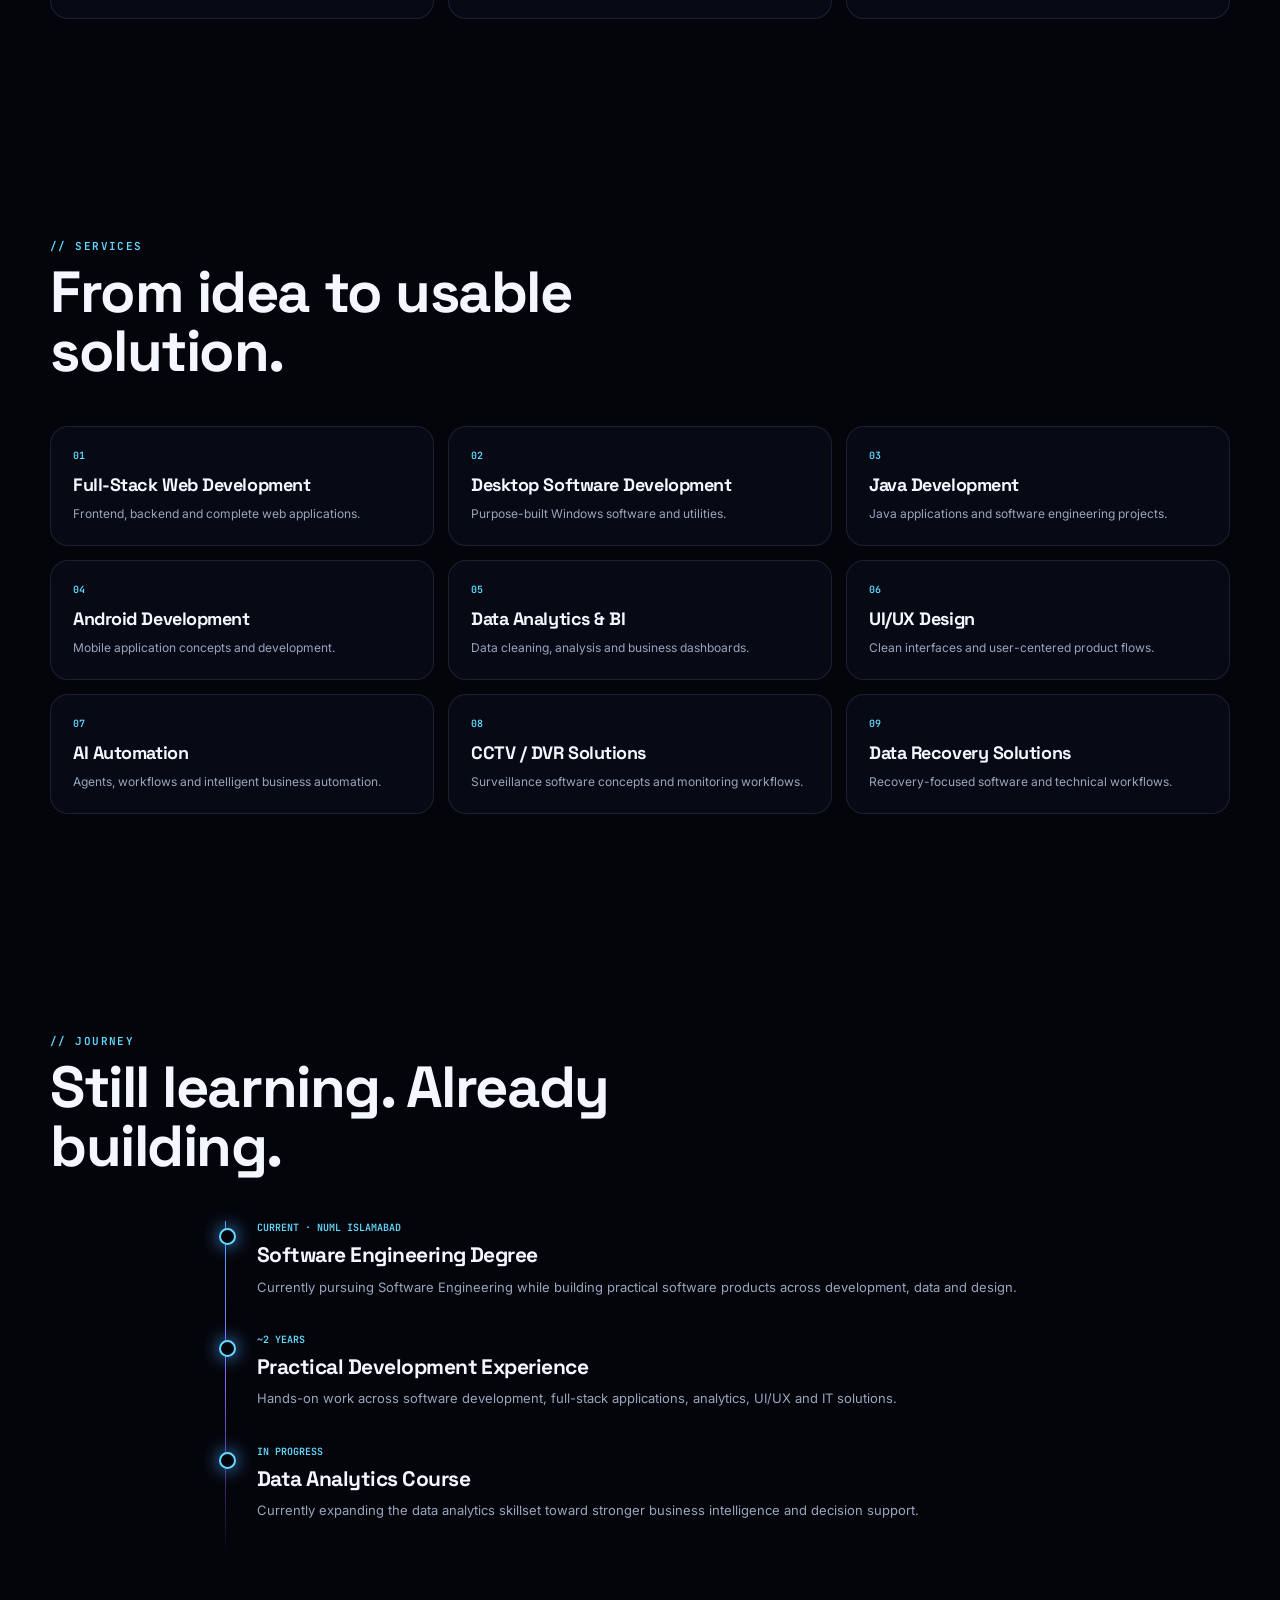
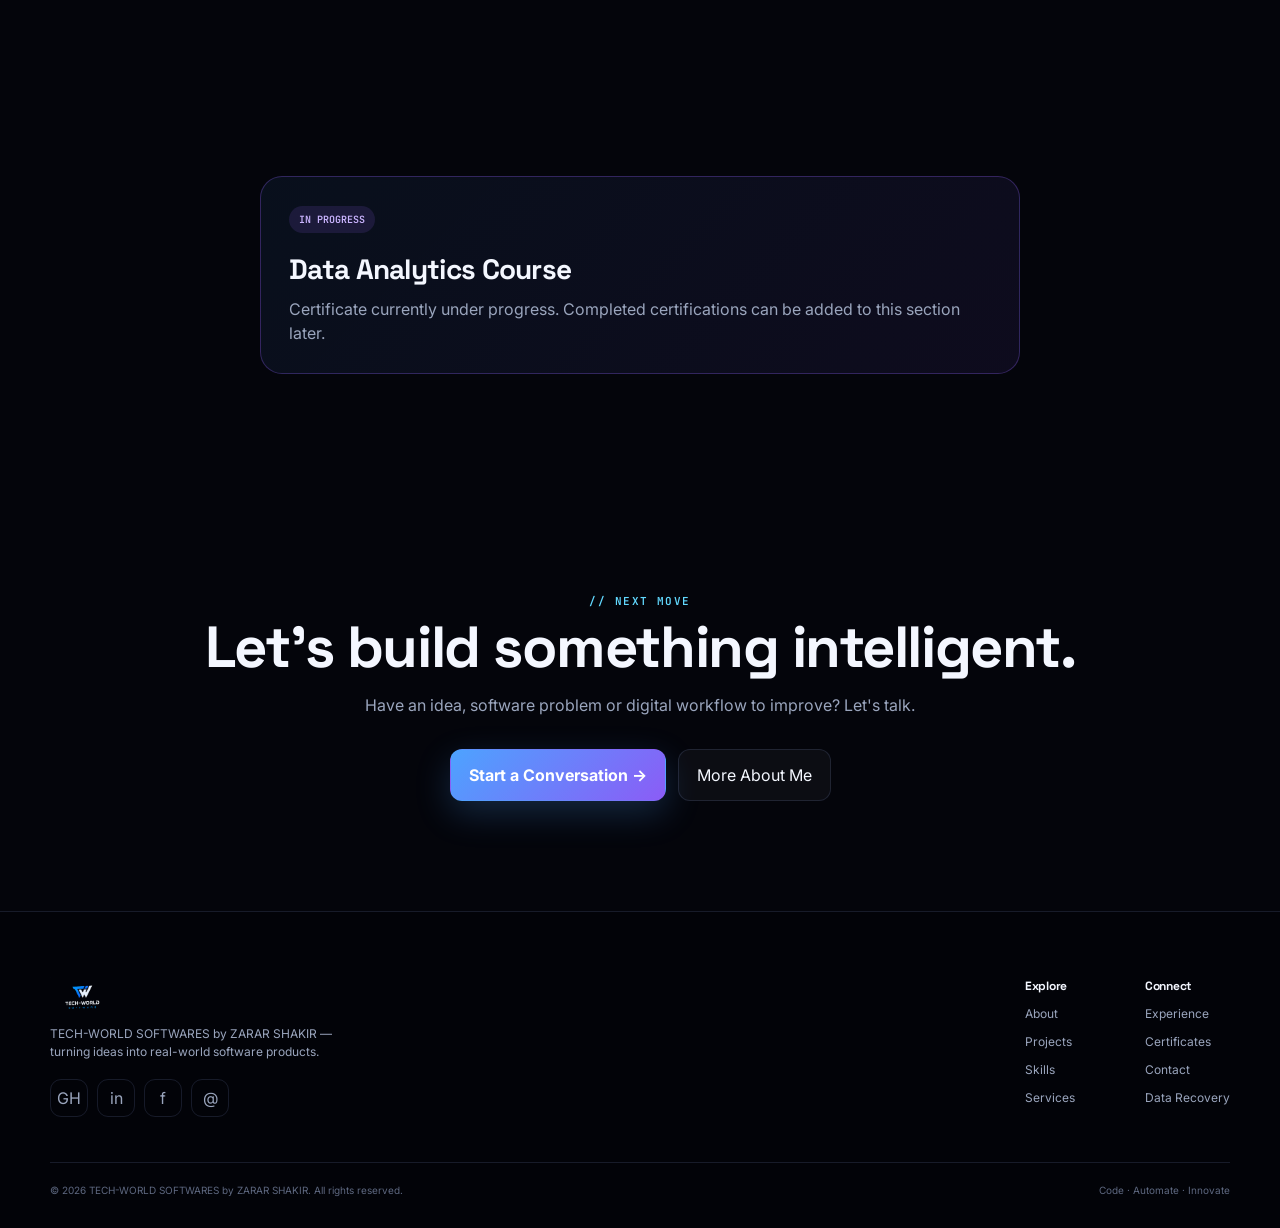
==== commit 112e1b94: "updated files" ====
--- a/index.html
+++ b/index.html
@@ -1,101 +1,129 @@
-<!doctype html>
+<!DOCTYPE html>
 <html lang="en">
 <head>
-<meta charset="utf-8">
-<meta name="viewport" content="width=device-width,initial-scale=1">
-<title>Muhammad Zarar Waleed — TECH-WORLD SOFTWARES</title>
-<meta name="description" content="Muhammad Zarar Waleed — Software Engineering student, Full-Stack Developer, Data Analyst and UI/UX Designer. TECH-WORLD SOFTWARES portfolio.">
-<link rel="preconnect" href="https://fonts.googleapis.com">
-<link rel="preconnect" href="https://fonts.gstatic.com" crossorigin>
-<link href="https://fonts.googleapis.com/css2?family=Manrope:wght@400;500;600;700;800&family=Space+Grotesk:wght@400;500;600;700&family=JetBrains+Mono:wght@400;600;700&display=swap" rel="stylesheet">
+<meta charset="UTF-8"><meta name="viewport" content="width=device-width,initial-scale=1">
+<title>Muhammad Zarar Waleed | TECH-WORLD SOFTWARES</title>
+<meta name="description" content="Muhammad Zarar Waleed — Software Engineering student, Full-Stack Developer, Data Analyst, UI/UX Designer and Java Developer.">
 <link rel="stylesheet" href="styles.css">
-<link rel="stylesheet" href="cinematic-home.css">
 </head>
-<body class="tw-cinema">
-<canvas id="tw-neural"></canvas>
-<div class="tw-grain"></div>
-<div class="tw-grid"></div>
-<div class="tw-vignette"></div>
-<div class="tw-cursor"><span></span></div>
-<div class="tw-progress"><i></i></div>
-
-<nav class="tw-nav" id="twNav">
-  <a href="index.html" class="tw-brand"><img src="logo-tw.png" alt="TECH-WORLD SOFTWARES"><span>TECH-WORLD<br><b>BY ZARAR SHAKIR</b></span></a>
-  <div class="tw-navlinks">
-    <a class="active" href="index.html">Home</a>
-    <a href="about.html">About</a>
-    <a href="products.html">Projects</a>
-    <a href="services.html">Services</a>
-    <a href="experience.html">Experience</a>
-    <a href="certificates.html">Certificates</a>
-    <a href="contact.html">Contact</a>
-  </div>
-  <button class="tw-menu" aria-label="Open menu">☰</button>
-</nav>
+<body>
+<canvas id="neuralCanvas" aria-hidden="true"></canvas><div class="page-vignette"></div>
+<nav><div class="wrap">
+<a class="nav-brand" href="index.html"><img src="logo-tw.png" alt="TECH-WORLD SOFTWARES"></a>
+<button class="nav-toggle" onclick="toggleNav()" aria-label="Open navigation">☰</button>
+<div class="nav-links">
+<a class="active" href="index.html">Home</a><a href="about.html">About</a><a href="products.html">Projects</a><a href="features.html">Skills</a><a href="services.html">Services</a><a href="experience.html">Experience</a><a href="certificates.html">Certificates</a><a href="contact.html">Contact</a>
+</div></div></nav>
 
 <main>
-<section class="tw-hero" id="top">
-  <div class="tw-hero-inner">
-    <div class="tw-copy">
-      <div class="tw-eyebrow"><span></span> SOFTWARE ENGINEERING · FULL-STACK · DATA · AI</div>
-      <div class="tw-count">01 <b>/</b> 05</div>
-      <h1><span>BUILD</span><em>THE</em><strong>FUTURE.</strong></h1>
-      <p class="tw-lead">I'm <b>Muhammad Zarar Waleed</b> — a Software Engineering student building real-world software where <span>code, data, design and intelligence</span> connect.</p>
-      <div class="tw-actions">
-        <a class="tw-btn" href="products.html">Explore my work <b>↗</b></a>
-        <a class="tw-link" href="#story">Discover the story <b>↓</b></a>
-      </div>
-      <div class="tw-mini-stats"><div><b>02+</b><span>YEARS<br>EXPERIENCE</span></div><div><b>03</b><span>REAL-WORLD<br>PRODUCTS</span></div><div><b>∞</b><span>IDEAS TO<br>BUILD</span></div></div>
-    </div>
-
-    <div class="tw-stage" id="twStage">
-      <div class="stage-light light-one"></div><div class="stage-light light-two"></div>
-      <div class="stage-ring ring-one"></div><div class="stage-ring ring-two"></div><div class="stage-ring ring-three"></div>
-      <div class="stage-core"></div>
-      <div class="stage-orbit orbit-one"><i></i></div><div class="stage-orbit orbit-two"><i></i></div>
-      <div class="portrait-card" id="portraitCard">
-        <div class="portrait-shadow"></div>
-        <div class="portrait-border"></div>
-        <img src="profile.jpg" alt="Muhammad Zarar Waleed">
-        <div class="portrait-shine"></div>
-      </div>
-      <div class="float-card fc-one"><small>ROLE</small><b>FULL-STACK<br>DEVELOPER</b></div>
-      <div class="float-card fc-two"><small>BUILDING WITH</small><b>JAVA · PYTHON<br>WEB · DATA · AI</b></div>
-      <div class="float-card fc-three"><small>LOCATION</small><b>PUNJAB<br>PAKISTAN</b></div>
-      <div class="stage-code">TECH-WORLD<span>_SOFTWARES</span></div>
-      <div class="stage-mark">ZS</div>
-    </div>
-  </div>
-  <div class="tw-scroll"><span>SCROLL TO EXPLORE</span><i></i></div>
+<section class="hero">
+<div class="wrap">
+<div class="hero-copy">
+<div class="eyebrow"><span class="dot"></span> SOFTWARE ENGINEERING · DATA · DESIGN</div>
+<h1>Hi, I'm <span class="gradient-text">Zarar.</span><br>Building software.<br>Connecting intelligence.</h1>
+<p class="sub">I'm Muhammad Zarar Waleed — a Software Engineering student at NUML Islamabad, Full-Stack Developer, Data Analyst, UI/UX Designer and Java Developer. I bridge code, design and data to build practical software products and IT solutions.</p>
+<div class="hero-ctas"><a class="btn-primary" href="products.html">Explore My Work →</a><a class="btn-ghost" href="contact.html">Let's Connect ↗</a></div>
+<div class="hero-stats"><div class="hero-stat"><b>2+</b><span>Years practical experience</span></div><div class="hero-stat"><b>03</b><span>Featured products</span></div><div class="hero-stat"><b>NUML</b><span>Software Engineering</span></div></div>
+</div>
+<div class="hero-stage" aria-label="Interactive technology portrait">
+<div id="hero3d"></div>
+<div class="profile-hero-card"><img src="profile.jpg" alt="Muhammad Zarar Waleed"></div>
+<div class="orbit-label one">AI / DATA</div><div class="orbit-label two">SOFTWARE</div><div class="orbit-label three">SECURITY</div>
+</div>
+</div>
 </section>
 
-<section class="tw-story" id="story">
-  <div class="tw-section-no">02 / THE BUILDER</div>
-  <div class="tw-story-grid">
-    <h2>I don't just write <span>code.</span><br>I build systems.</h2>
-    <div class="tw-story-copy"><p>I'm a Software Engineering student at NUML Islamabad with almost two years of practical experience across <b>Java development, full-stack applications, data analytics, business intelligence and UI/UX.</b></p><p>My long-term goal is to build a software house delivering practical PC, web, Android, AI and automation solutions.</p><a href="about.html" class="tw-underlink">More about me <b>↗</b></a></div>
-  </div>
+<section>
+<div class="wrap">
+<div class="section-head"><div class="section-label">// Featured products</div><h2 class="section-title">Real software, not just concepts.</h2><p class="section-desc">A growing portfolio of products spanning data recovery, intelligent surveillance and AI automation.</p></div>
+<div class="showcase-grid">
+<a class="product-card featured" href="recovery.html"><div class="product-icon">◈</div><span class="product-status status-live">Desktop · v1.0.0</span><h3>TECH-WORLD Data Recovery</h3><p>Professional Windows software for recovering lost, deleted or damaged files from disk images and supported storage workflows.</p><span class="product-link">Explore product →</span></a>
+<a class="product-card" href="sentry.html"><div class="product-icon">◉</div><span class="product-status status-live">Web · Surveillance</span><h3>SENTRY-1</h3><p>CCTV Surveillance & DVR management concept with multi-camera monitoring, recording, playback and smart alert workflows.</p><span class="product-link">Explore project →</span></a>
+<a class="product-card" href="neural-threads.html"><div class="product-icon">✦</div><span class="product-status status-soon">AI · Automation</span><h3>NEURAL THREADS</h3><p>An AI-powered automation and vibecoding ecosystem for agents, custom tools, websites and intelligent business dashboards.</p><span class="product-link">Explore ecosystem →</span></a>
+</div></div>
 </section>
 
-<section class="tw-products" id="work">
-  <div class="tw-section-no">03 / SELECTED PRODUCTS</div>
-  <div class="tw-products-head"><h2>Three ideas.<br><span>Three worlds.</span></h2><p>Real software directions I'm building — presented as products, not generic portfolio cards.</p></div>
-  <div class="tw-product-stack">
-    <a class="tw-product recovery" href="recovery.html"><div class="p-glow"></div><div class="p-number">01</div><div class="p-copy"><small>DESKTOP · JAVA · v1.0.0</small><h3>TECH-WORLD<br><span>DATA RECOVERY</span></h3><p>Disk-image recovery, fragment detection, reconstruction, reporting and professional recovery workflows.</p><b>VIEW PRODUCT ↗</b></div><div class="p-media"><img src="assets/recovery/console.png" alt="TECH-WORLD Data Recovery console"><div class="media-label">LIVE SOFTWARE PREVIEW</div></div></a>
-    <a class="tw-product sentry" href="sentry.html"><div class="p-number">02</div><div class="p-copy"><small>WEB-BASED · SURVEILLANCE</small><h3>SENTRY-1<br><span>CCTV / DVR</span></h3><p>Multi-camera monitoring, recording, playback and smart alert workflows for real-world security.</p><b>VIEW PRODUCT ↗</b></div><div class="sentry-visual"><div class="cam cam-a">CAM 01</div><div class="cam cam-b">CAM 02</div><div class="cam cam-c">CAM 03</div><div class="sentry-center">SENTRY<br><span>01</span></div></div></a>
-    <a class="tw-product neural" href="neural-threads.html"><div class="p-number">03</div><div class="p-copy"><small>AI · AUTOMATION · VIBECODING</small><h3>NEURAL<br><span>THREADS</span></h3><p>AI agents, automation, custom tools and intelligent dashboards — weaving intelligence into work.</p><b>VIEW ECOSYSTEM ↗</b></div><div class="neural-visual"><div class="neural-core">NT</div><i></i><i></i><i></i><i></i></div></a>
-  </div>
+<section>
+<div class="wrap">
+<div class="section-head"><div class="section-label">// About the builder</div><h2 class="section-title">Code, design and data in one workflow.</h2></div>
+<div class="about-grid">
+<div class="about-photo"><img src="profile.jpg" alt="Muhammad Zarar Waleed"></div>
+<div class="about-text">
+<p><strong>Hi, I'm Zarar.</strong> A Software Engineering student at NUML Islamabad and an aspiring Data Analyst. I work across full-stack development, Java applications, UI/UX, analytics and business intelligence.</p>
+<p>With almost two years of practical experience, I'm building toward a bigger goal: creating a software house that delivers useful PC, web, Android, AI and data-driven IT solutions.</p>
+<div class="about-points"><div class="about-point"><strong>Product Builder</strong><span>Turning ideas into working software.</span></div><div class="about-point"><strong>Data Mindset</strong><span>Cleaning, analyzing and visualizing information.</span></div><div class="about-point"><strong>Design Focus</strong><span>Interfaces that feel clear and intentional.</span></div><div class="about-point"><strong>Future Vision</strong><span>A software house built around practical IT solutions.</span></div></div>
+</div></div></div>
 </section>
 
-<section class="tw-skills">
-  <div class="tw-section-no">04 / CAPABILITIES</div>
-  <div class="tw-skills-grid"><h2>CODE<br><span>DATA</span><br>DESIGN</h2><div class="tw-skill-list"><div><b>01</b><strong>Java Development</strong><span>Desktop & application engineering</span></div><div><b>02</b><strong>Full-Stack Development</strong><span>Frontend · Backend · Web</span></div><div><b>03</b><strong>Data Analytics & BI</strong><span>Cleaning · analysis · dashboards</span></div><div><b>04</b><strong>UI / UX Design</strong><span>Interfaces · visual systems</span></div><div><b>05</b><strong>AI Automation</strong><span>Agents · workflows · intelligent tools</span></div><div><b>06</b><strong>Custom IT Solutions</strong><span>Software built around real problems</span></div></div></div>
+<section>
+<div class="wrap">
+<div class="section-head"><div class="section-label">// Skills</div><h2 class="section-title">A multidisciplinary stack.</h2></div>
+<div class="skill-grid">
+<div class="skill-card"><div class="mini">Development</div><h3>Java · C++ · C# · Python</h3><p>Application development across desktop, backend and software projects.</p></div>
+<div class="skill-card"><div class="mini">Full Stack</div><h3>Frontend · Backend · Web</h3><p>Building complete web experiences from interface to server-side logic.</p></div>
+<div class="skill-card"><div class="mini">Data</div><h3>Analytics · BI · Cleaning</h3><p>Turning raw information into cleaner, useful business insight.</p></div>
+<div class="skill-card"><div class="mini">Design</div><h3>UI/UX · Logo Design</h3><p>Visual systems and interfaces designed around clarity and usability.</p></div>
+<div class="skill-card"><div class="mini">Product</div><h3>Custom IT Solutions</h3><p>Software thinking focused on real workflows and practical problems.</p></div>
+<div class="skill-card"><div class="mini">Emerging</div><h3>AI · Automation</h3><p>Exploring intelligent agents, automation and data-driven products.</p></div>
+</div></div>
 </section>
 
-<section class="tw-final"><div class="final-orb"></div><div class="tw-section-no">05 / NEXT THREAD</div><h2>Have an idea?<br><span>Let's build it.</span></h2><p>Software · analytics · automation · digital products.</p><a href="contact.html" class="tw-btn big">Start a conversation <b>↗</b></a><div class="final-sign">MUHAMMAD ZARAR WALEED <i></i> TECH-WORLD SOFTWARES</div></section>
+<section>
+<div class="wrap">
+<div class="section-head"><div class="section-label">// Services</div><h2 class="section-title">From idea to usable solution.</h2></div>
+<div class="service-grid">
+<div class="service-card"><div class="mini">01</div><h3>Full-Stack Web Development</h3><p>Frontend, backend and complete web applications.</p></div>
+<div class="service-card"><div class="mini">02</div><h3>Desktop Software Development</h3><p>Purpose-built Windows software and utilities.</p></div>
+<div class="service-card"><div class="mini">03</div><h3>Java Development</h3><p>Java applications and software engineering projects.</p></div>
+<div class="service-card"><div class="mini">04</div><h3>Android Development</h3><p>Mobile application concepts and development.</p></div>
+<div class="service-card"><div class="mini">05</div><h3>Data Analytics & BI</h3><p>Data cleaning, analysis and business dashboards.</p></div>
+<div class="service-card"><div class="mini">06</div><h3>UI/UX Design</h3><p>Clean interfaces and user-centered product flows.</p></div>
+<div class="service-card"><div class="mini">07</div><h3>AI Automation</h3><p>Agents, workflows and intelligent business automation.</p></div>
+<div class="service-card"><div class="mini">08</div><h3>CCTV / DVR Solutions</h3><p>Surveillance software concepts and monitoring workflows.</p></div>
+<div class="service-card"><div class="mini">09</div><h3>Data Recovery Solutions</h3><p>Recovery-focused software and technical workflows.</p></div>
+</div></div>
+</section>
+
+<section>
+<div class="wrap">
+<div class="section-head"><div class="section-label">// Journey</div><h2 class="section-title">Still learning. Already building.</h2></div>
+<div class="timeline"><div class="timeline-item"><div class="time">CURRENT · NUML ISLAMABAD</div><h3>Software Engineering Degree</h3><p>Currently pursuing Software Engineering while building practical software products across development, data and design.</p></div><div class="timeline-item"><div class="time">~2 YEARS</div><h3>Practical Development Experience</h3><p>Hands-on work across software development, full-stack applications, analytics, UI/UX and IT solutions.</p></div><div class="timeline-item"><div class="time">IN PROGRESS</div><h3>Data Analytics Course</h3><p>Currently expanding the data analytics skillset toward stronger business intelligence and decision support.</p></div></div>
+</div>
+</section>
+
+<section>
+<div class="wrap"><div class="certificate-card"><span class="badge-progress">In Progress</span><h3>Data Analytics Course</h3><p>Certificate currently under progress. Completed certifications can be added to this section later.</p></div></div>
+</section>
+
+<section>
+<div class="wrap" style="text-align:center"><div class="section-label">// Next move</div><h2 class="section-title center">Let's build something intelligent.</h2><p class="section-desc center">Have an idea, software problem or digital workflow to improve? Let's talk.</p><div class="hero-ctas" style="justify-content:center"><a class="btn-primary" href="contact.html">Start a Conversation →</a><a class="btn-ghost" href="about.html">More About Me</a></div></div>
+</section>
 </main>
-<footer class="tw-footer"><span>© 2026 TECH-WORLD SOFTWARES by ZARAR SHAKIR</span><span>CODE · AUTOMATE · INNOVATE</span></footer>
 
-<script src="cinematic-home.js"></script>
-</body>
-</html>
+<footer><div class="wrap"><div class="footer-top"><div><a class="footer-brand" href="index.html"><img src="logo-tw.png" alt="TECH-WORLD SOFTWARES"></a><p class="footer-tagline">TECH-WORLD SOFTWARES by ZARAR SHAKIR — turning ideas into real-world software products.</p><div class="social-row"><a class="social-icon" href="https://github.com/TechWorldSoftwares/TechWorldSoftwares.github.io" target="_blank" aria-label="GitHub">GH</a><a class="social-icon" href="https://www.linkedin.com/in/m-zarar-waleed-9b4a78322" target="_blank" aria-label="LinkedIn">in</a><a class="social-icon" href="https://web.facebook.com/zarar.waleed.2025" target="_blank" aria-label="Facebook">f</a><a class="social-icon" href="mailto:techworldsoftwares585@gmail.com" aria-label="Email">@</a></div></div><div class="footer-cols"><div class="footer-col"><h5>Explore</h5><a href="about.html">About</a><a href="products.html">Projects</a><a href="features.html">Skills</a><a href="services.html">Services</a></div><div class="footer-col"><h5>Connect</h5><a href="experience.html">Experience</a><a href="certificates.html">Certificates</a><a href="contact.html">Contact</a><a href="recovery.html">Data Recovery</a></div></div></div><div class="footer-bottom"><span>© 2026 TECH-WORLD SOFTWARES by ZARAR SHAKIR. All rights reserved.</span><span class="mono">Code · Automate · Innovate</span></div></div></footer>
+
+<script src="main.js"></script>
+<script type="module">
+import * as THREE from './three.module.min.js';
+const host=document.getElementById('hero3d');
+if(host && !matchMedia('(prefers-reduced-motion: reduce)').matches){
+ const scene=new THREE.Scene(), camera=new THREE.PerspectiveCamera(38,1,.1,100); camera.position.z=6;
+ const renderer=new THREE.WebGLRenderer({alpha:true,antialias:true}); renderer.setPixelRatio(Math.min(devicePixelRatio||1,1.6)); host.appendChild(renderer.domElement);
+ const group=new THREE.Group();scene.add(group);
+ const core=new THREE.Mesh(new THREE.IcosahedronGeometry(1.18,2),new THREE.MeshStandardMaterial({color:0x10172e,metalness:.8,roughness:.22,transparent:true,opacity:.9}));
+ group.add(core);
+ const ring1=new THREE.Mesh(new THREE.TorusGeometry(1.65,.025,12,96),new THREE.MeshBasicMaterial({color:0x4da3ff,transparent:true,opacity:.8}));
+ const ring2=new THREE.Mesh(new THREE.TorusGeometry(1.92,.018,12,96),new THREE.MeshBasicMaterial({color:0x8b5cf6,transparent:true,opacity:.7}));
+ ring1.rotation.x=.7;ring1.rotation.y=.3;ring2.rotation.x=-.45;ring2.rotation.z=.6;group.add(ring1,ring2);
+ const pts=new THREE.BufferGeometry(), arr=[]; for(let i=0;i<180;i++){const r=1.8+Math.random()*.9,a=Math.random()*Math.PI*2,b=Math.acos(2*Math.random()-1);arr.push(r*Math.sin(b)*Math.cos(a),r*Math.sin(b)*Math.sin(a),r*Math.cos(b))}
+ pts.setAttribute('position',new THREE.Float32BufferAttribute(arr,3));
+ group.add(new THREE.Points(pts,new THREE.PointsMaterial({color:0x62d9ff,size:.025,transparent:true,opacity:.75})));
+ scene.add(new THREE.AmbientLight(0xffffff,.7));
+ const blue=new THREE.PointLight(0x4da3ff,3.2,10);blue.position.set(-3,2,3);scene.add(blue);
+ const purple=new THREE.PointLight(0x8b5cf6,3,10);purple.position.set(3,-2,2);scene.add(purple);
+ let tx=0,ty=0; addEventListener('mousemove',e=>{tx=(e.clientX/innerWidth-.5)*.55;ty=(e.clientY/innerHeight-.5)*.35},{passive:true});
+ function resize(){const r=host.getBoundingClientRect();renderer.setSize(r.width,r.height,false);camera.aspect=r.width/r.height;camera.updateProjectionMatrix()} addEventListener('resize',resize);resize();
+ let t=0;function loop(){requestAnimationFrame(loop);t+=.004;group.rotation.y+=(tx-group.rotation.y)*.025;group.rotation.x+=(-ty-group.rotation.x)*.025;core.rotation.y+=.002;ring1.rotation.z+=.004;ring2.rotation.z-=.003;renderer.render(scene,camera)}loop();
+}
+</script>
+</body></html>
--- a/styles.css
+++ b/styles.css
@@ -159,3 +159,6 @@
  .page-hero{min-height:45vh}.page-hero .wrap{padding:65px 0}.page-hero h1{font-size:42px}
 }
 @media(prefers-reduced-motion:reduce){*,*:before,*:after{animation-duration:.001ms!important;animation-iteration-count:1!important;scroll-behavior:auto!important;transition-duration:.001ms!important}}
+
+/* Product downloads & screenshot gallery */
+.recovery-gallery{display:grid;grid-template-columns:repeat(2,minmax(0,1fr));gap:18px;margin-top:28px}.recovery-gallery a{display:block;border:1px solid var(--line);border-radius:18px;overflow:hidden;background:rgba(10,13,28,.65);box-shadow:0 20px 60px rgba(0,0,0,.25);transition:transform .35s ease,border-color .35s ease,box-shadow .35s ease}.recovery-gallery a:hover{transform:translateY(-6px) scale(1.01);border-color:rgba(98,217,255,.45);box-shadow:0 28px 90px rgba(77,163,255,.16)}.recovery-gallery img{width:100%;height:auto;aspect-ratio:16/9;object-fit:cover}.page-enter{opacity:0;transform:translateY(10px);transition:opacity .4s ease,transform .4s ease}.page-enter-ready{opacity:1;transform:none}@media(max-width:720px){.recovery-gallery{grid-template-columns:1fr}}
